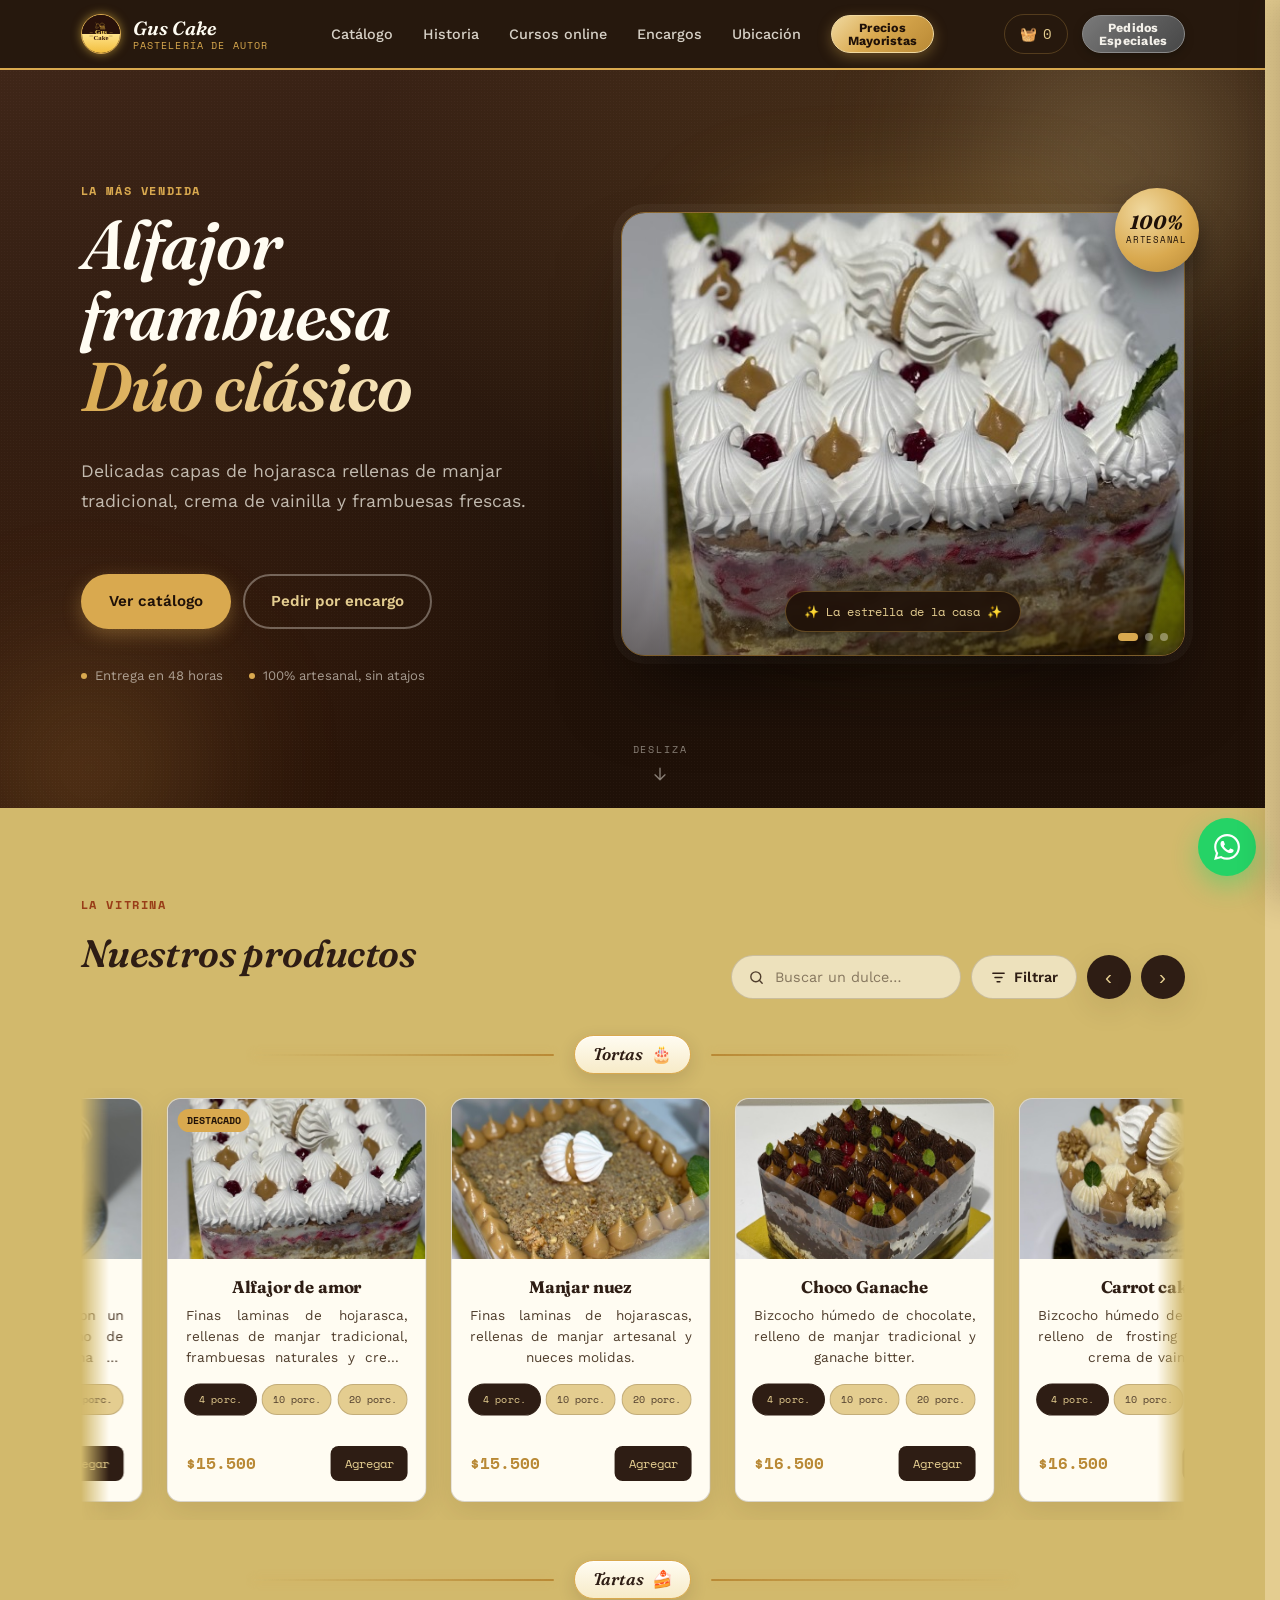
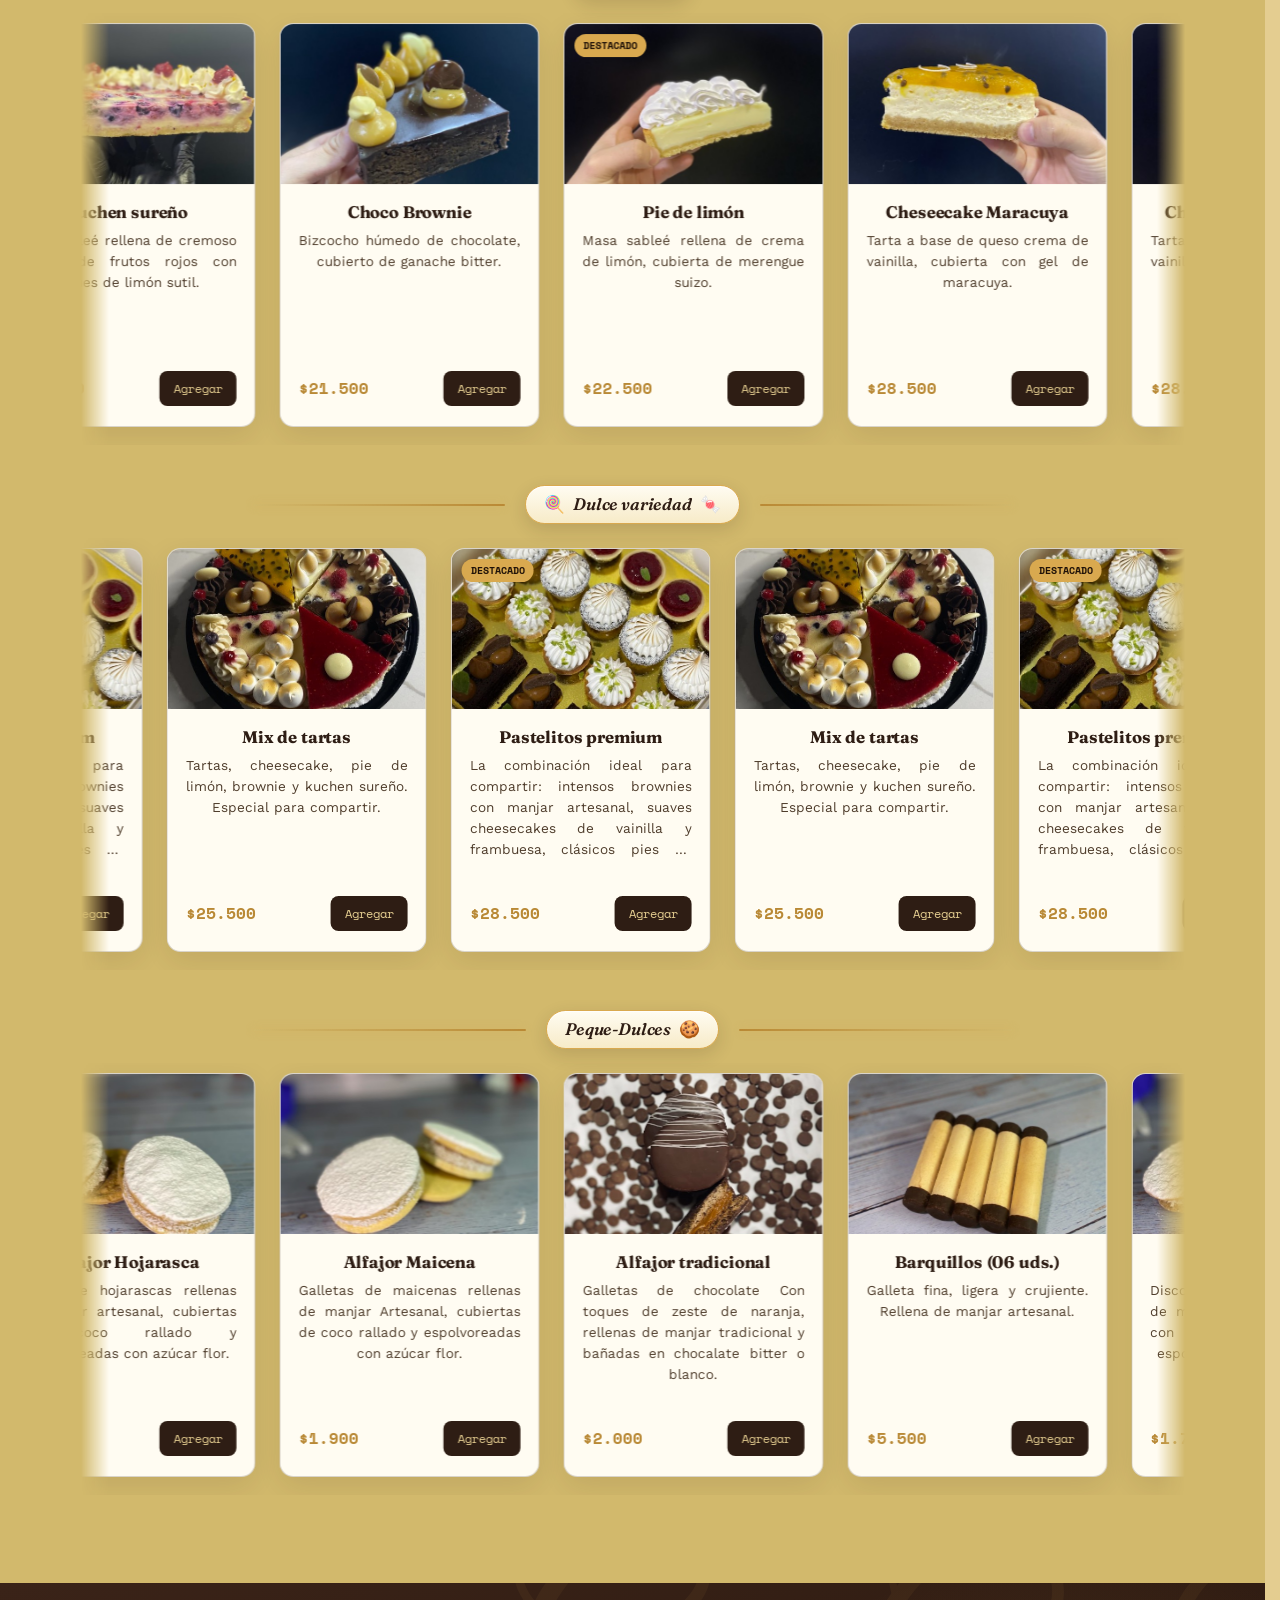
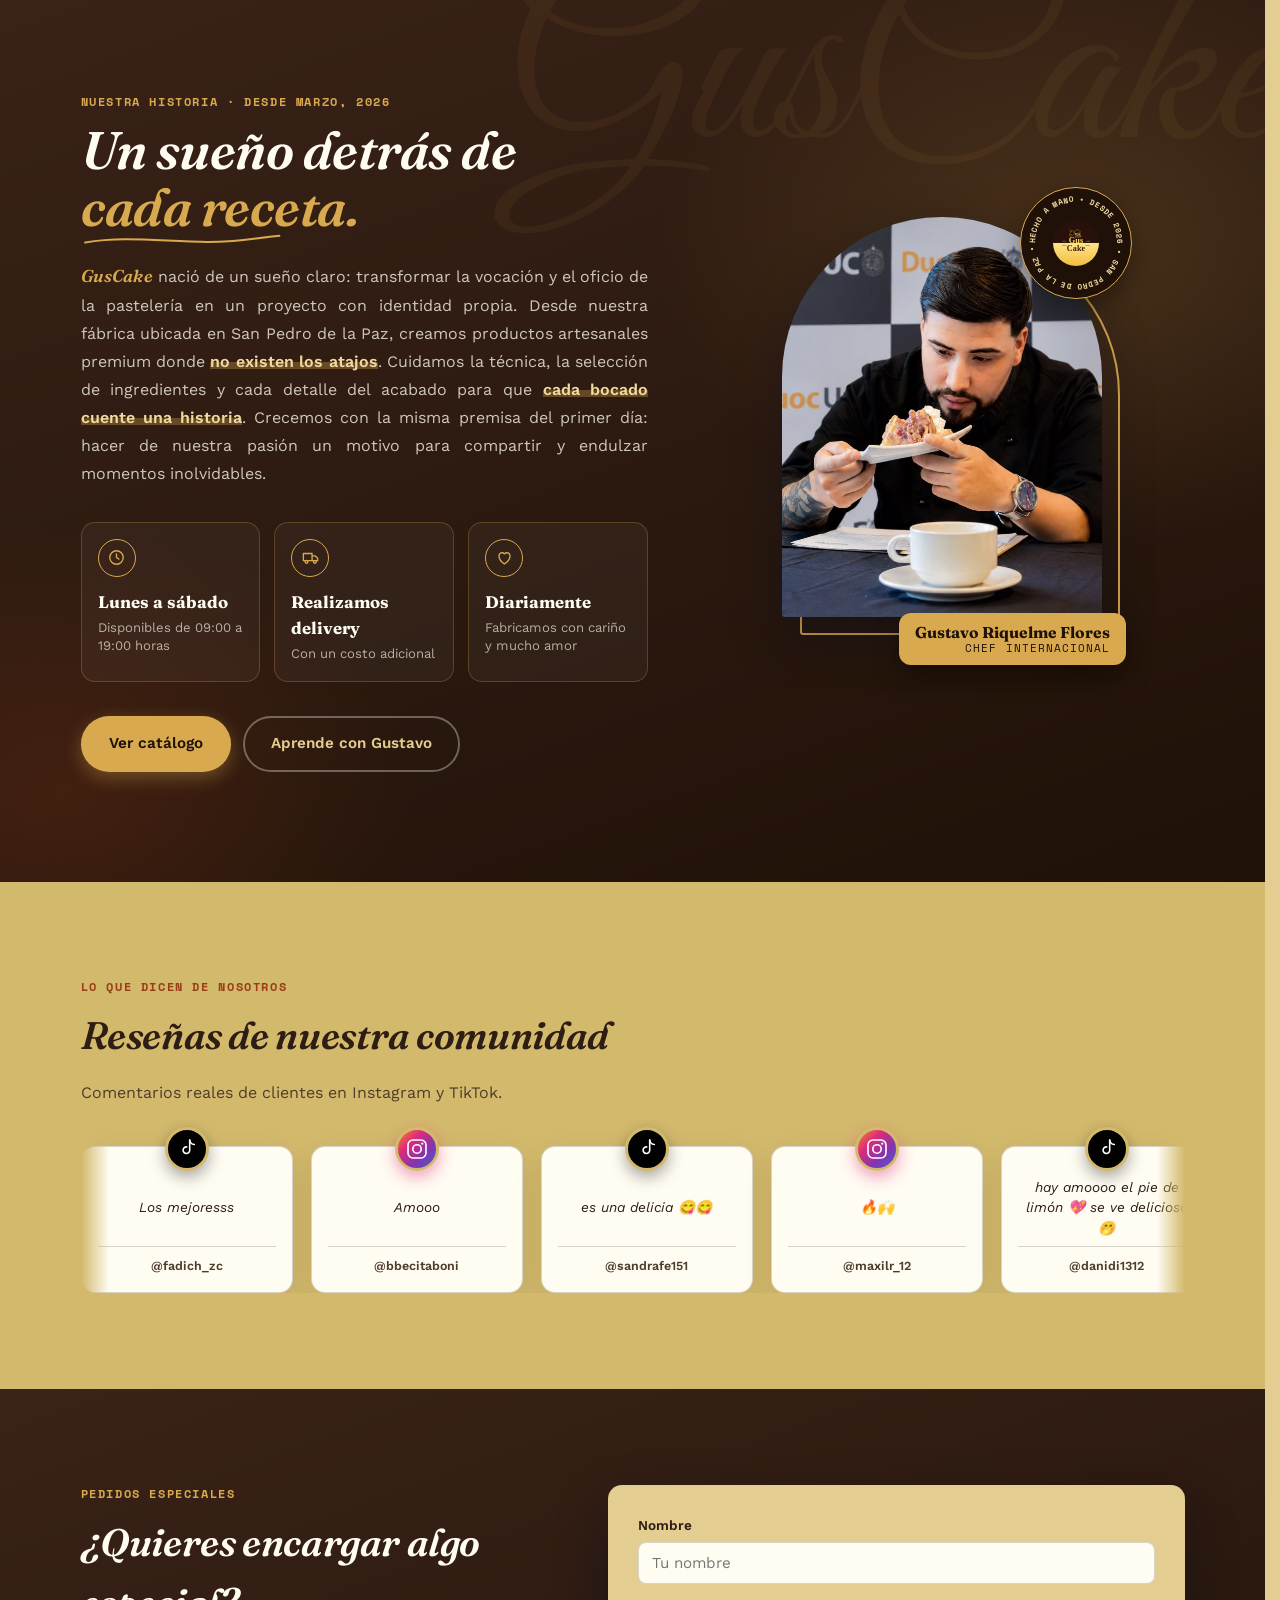
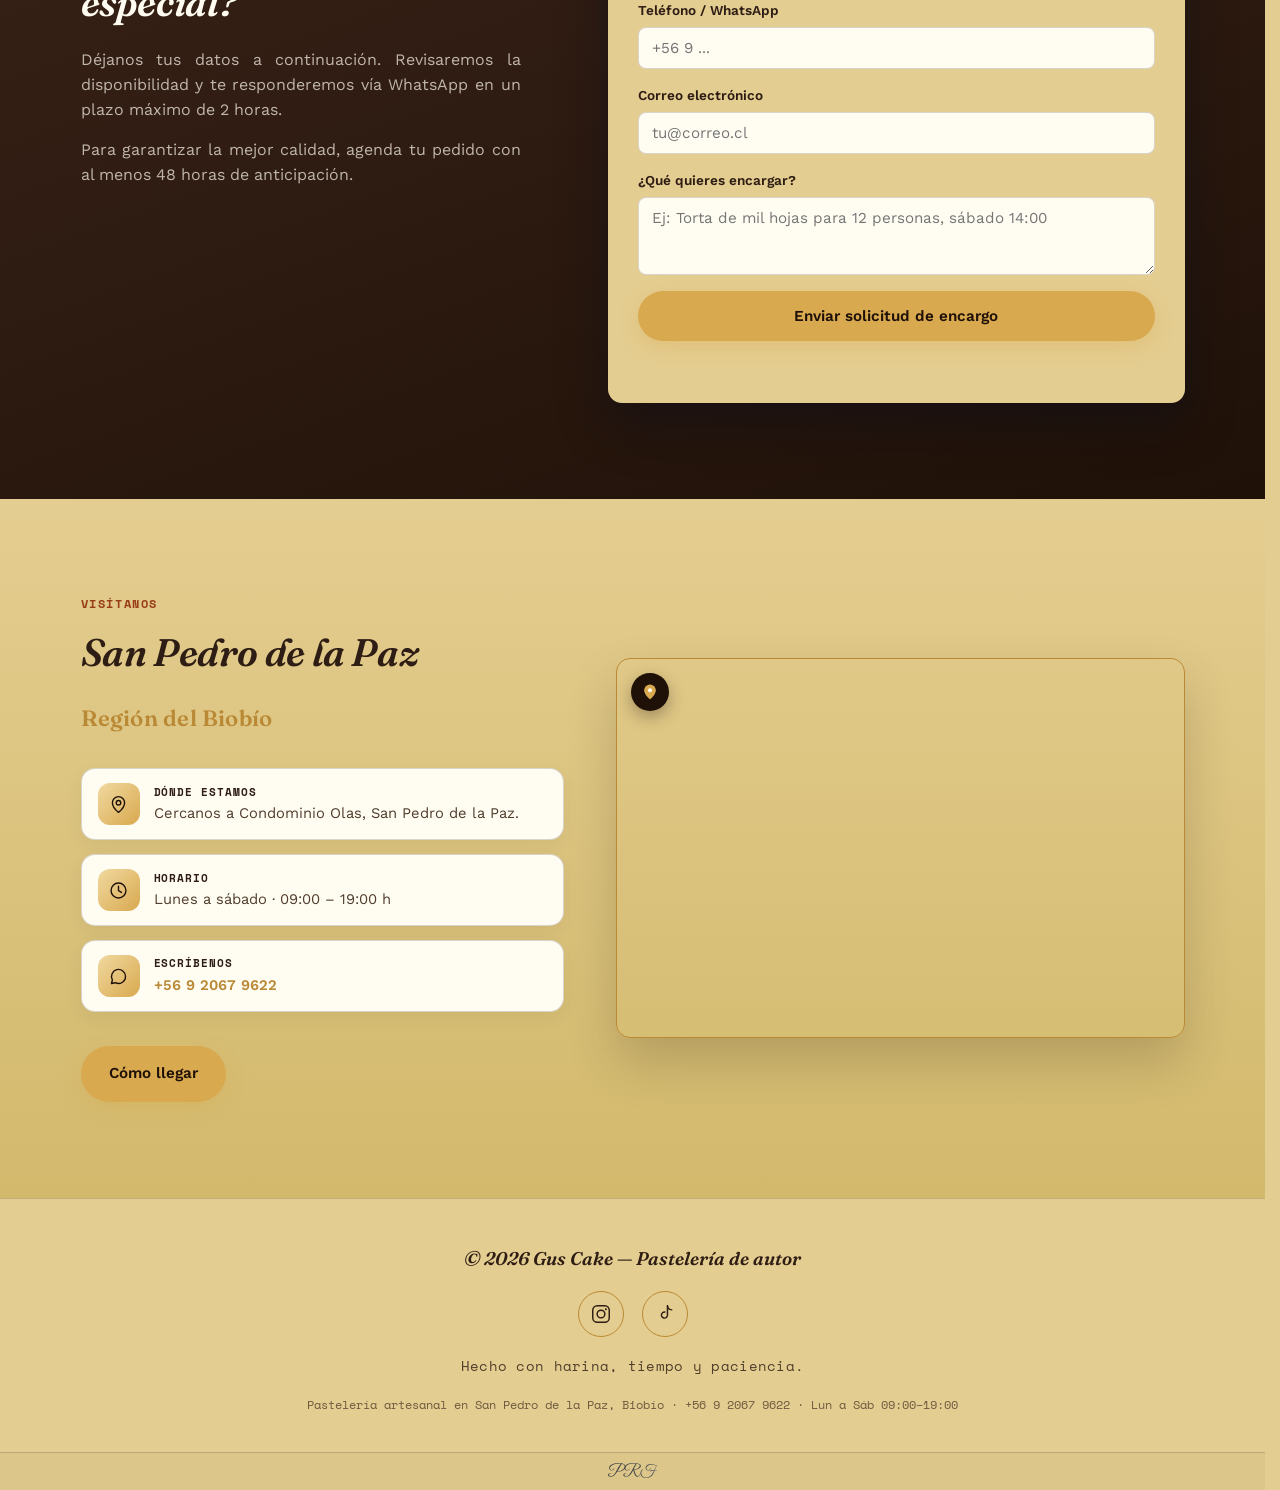
==== index.html @ 17172aff "Act. Cursos Online" ====
<!DOCTYPE html>
<html lang="es">
<head>
<meta charset="UTF-8">
<meta name="viewport" content="width=device-width, initial-scale=1.0">

<!-- Google tag (gtag.js) — Google Analytics 4 -->
<script async src="https://www.googletagmanager.com/gtag/js?id=G-YG5K7YXBCD"></script>
<script>
  window.dataLayer = window.dataLayer || [];
  function gtag(){dataLayer.push(arguments);}
  gtag('js', new Date());
  gtag('config', 'G-YG5K7YXBCD');
</script>

<!-- ==================== SEO ====================
     Dominio del sitio: https://guscake.cl/ (ver SEO.md para conectar el
     dominio al hosting y configurar el DNS). -->
<title>GusCake | Pastelería Artesanal en San Pedro de la Paz</title>
<meta name="description" content="Pastelería artesanal premium en San Pedro de la Paz, Biobío. Tortas, tartas, alfajores, empolvados y box de dulces hechos con manjar de receta propia. Delivery y pedidos por encargo.">
<meta name="keywords" content="pastelería San Pedro de la Paz, tortas Concepción, pastelería artesanal Biobío, alfajores artesanales, tortas por encargo, delivery pastelería, GusCake">
<meta name="author" content="GusCake — Gustavo Riquelme Flores">
<meta name="robots" content="index, follow, max-image-preview:large">
<link rel="canonical" href="https://guscake.cl/">
<meta name="theme-color" content="#1F1108">

<!-- SEO local -->
<meta name="geo.region" content="CL-BI">
<meta name="geo.placename" content="San Pedro de la Paz, Región del Biobío">
<meta name="geo.position" content="-36.8590584;-73.1474327">
<meta name="ICBM" content="-36.8590584, -73.1474327">

<!-- Open Graph (WhatsApp, Facebook, Instagram) -->
<meta property="og:type" content="website">
<meta property="og:site_name" content="GusCake">
<meta property="og:title" content="GusCake | Pastelería Artesanal en San Pedro de la Paz">
<meta property="og:description" content="Tortas, tartas, alfajores y box de dulces premium hechos con manjar de receta propia. Delivery y pedidos por encargo en San Pedro de la Paz, Biobío.">
<meta property="og:locale" content="es_CL">
<meta property="og:url" content="https://guscake.cl/">
<meta property="og:image" content="https://guscake.cl/img/og-image.png">
<meta property="og:image:type" content="image/png">
<meta property="og:image:width" content="1200">
<meta property="og:image:height" content="630">
<meta property="og:image:alt" content="Logo de GusCake — Pastelería Artesanal en San Pedro de la Paz">

<!-- Twitter Card -->
<meta name="twitter:card" content="summary_large_image">
<meta name="twitter:title" content="GusCake | Pastelería Artesanal en San Pedro de la Paz">
<meta name="twitter:description" content="Tortas, tartas, alfajores y box de dulces premium. Delivery y pedidos por encargo en San Pedro de la Paz, Biobío.">
<meta name="twitter:image" content="https://guscake.cl/img/og-image.png">

<!-- Favicon = logo GusCake (SVG redondeado + PNG cuadrado de respaldo) -->
<link rel="icon" href="img/favicon.svg" type="image/svg+xml" sizes="any">
<link rel="icon" href="img/favicon.png" type="image/png" sizes="512x512">
<link rel="apple-touch-icon" href="img/favicon.png">
<link rel="manifest" href="site.webmanifest">

<link rel="preconnect" href="https://fonts.googleapis.com">
<link rel="preconnect" href="https://fonts.gstatic.com" crossorigin>
<link href="https://fonts.googleapis.com/css2?family=Fraunces:ital,opsz,wght@0,9..144,400;0,9..144,600;0,9..144,700;0,9..144,900;1,9..144,400;1,9..144,500;1,9..144,600&family=Space+Mono:wght@400;700&family=Work+Sans:wght@400;500;600&family=Great+Vibes&display=swap" rel="stylesheet">
<link rel="stylesheet" href="style.css">

<!-- Datos estructurados: negocio local tipo pastelería -->
<script type="application/ld+json">
{
  "@context": "https://schema.org",
  "@type": "Bakery",
  "name": "GusCake",
  "description": "Pastelería artesanal premium en San Pedro de la Paz: tortas, tartas, alfajores, empolvados y box de dulces hechos con manjar de receta propia.",
  "image": "https://guscake.cl/img/og-image.png",
  "logo": "https://guscake.cl/img/logo.png",
  "url": "https://guscake.cl/",
  "telephone": "+56920679622",
  "priceRange": "$$",
  "servesCuisine": "Pastelería artesanal",
  "areaServed": "San Pedro de la Paz, Concepción y Gran Concepción",
  "address": {
    "@type": "PostalAddress",
    "addressLocality": "San Pedro de la Paz",
    "addressRegion": "Región del Biobío",
    "addressCountry": "CL"
  },
  "geo": {
    "@type": "GeoCoordinates",
    "latitude": -36.8590584,
    "longitude": -73.1474327
  },
  "openingHoursSpecification": [{
    "@type": "OpeningHoursSpecification",
    "dayOfWeek": ["Monday","Tuesday","Wednesday","Thursday","Friday","Saturday"],
    "opens": "09:00",
    "closes": "19:00"
  }],
  "sameAs": [
    "https://www.instagram.com/guscake_cl/",
    "https://www.tiktok.com/@gustaavojrf"
  ]
}
</script>

<!-- El splash de bienvenida se muestra solo la primera vez por sesión -->
<script>
  try {
    if (sessionStorage.getItem("gc_splash")) {
      document.documentElement.classList.add("no-splash");
    } else {
      sessionStorage.setItem("gc_splash", "1");
    }
  } catch (e) {}
</script>
</head>
<body>

<div class="splash" id="splash" aria-hidden="true">
  <!-- SVG en línea: el logo escala sin perder nitidez (vectorial) -->
  <svg class="splash-logo" viewBox="0 0 1022 1019" xmlns="http://www.w3.org/2000/svg" font-family="Georgia, 'Playfair Display', serif" role="img" aria-label="GusCake">
    <defs>
      <clipPath id="splashClip"><circle cx="511" cy="509.5" r="509.5"/></clipPath>
      <linearGradient id="splashGold" x1="0" y1="0" x2="0" y2="1"><stop offset="0" stop-color="#FFE38A"/><stop offset="1" stop-color="#F2BE3E"/></linearGradient>
    </defs>
    <g clip-path="url(#splashClip)">
      <rect x="0" y="0" width="1022" height="509" fill="#28110A"/>
      <rect x="0" y="509" width="1022" height="510" fill="url(#splashGold)"/>
      <g fill="none" stroke="#F4C24A" stroke-width="6" stroke-linejoin="round" stroke-linecap="round">
        <path d="M498 300 h95 v20 h-95 z" fill="none"/>
        <path d="M503 300 c-18 0 -30 -14 -30 -30 c0 -16 13 -28 28 -28 c2 -18 18 -32 37 -32 c17 0 32 12 36 28 c14 -6 30 3 32 19 c2 18 -12 34 -30 34 c-24 8 -49 8 -73 9 z"/>
        <line x1="498" y1="300" x2="498" y2="322"/>
        <line x1="593" y1="300" x2="593" y2="322"/>
        <line x1="498" y1="322" x2="593" y2="322"/>
      </g>
      <g fill="none" stroke="#F4C24A" stroke-width="6" stroke-linecap="round" stroke-linejoin="round">
        <path d="M400 245 c10 -12 25 -18 40 -14 c8 2 14 8 12 16 c-3 12 3 22 14 24 c10 2 15 10 12 18 c-16 40 -55 68 -95 70 c-14 1 -22 -9 -18 -22 c8 -30 18 -62 35 -92 z"/>
        <path d="M400 245 l-32 -30"/>
        <path d="M382 320 c10 8 22 10 33 6"/>
      </g>
      <g fill="none" stroke="#F4C24A" stroke-width="6" stroke-linejoin="round" stroke-linecap="round">
        <path d="M598 335 c-6 -8 -6 -18 0 -26 c6 -8 6 -14 0 -20"/>
        <path d="M513 344 q10 -14 20 0 q10 -14 20 0 q10 -14 20 0 q10 -14 20 0 q10 -14 20 0 v10 h-100 z"/>
        <path d="M508 354 h110 v28 h-110 z"/>
      </g>
      <line x1="205" y1="472" x2="290" y2="472" stroke="#F4C24A" stroke-width="7"/>
      <line x1="740" y1="472" x2="825" y2="472" stroke="#F4C24A" stroke-width="7"/>
      <text x="511" y="500" font-size="185" font-weight="700" fill="#FFD95E" text-anchor="middle" letter-spacing="2">Gus</text>
      <line x1="200" y1="565" x2="300" y2="565" stroke="#28110A" stroke-width="7"/>
      <line x1="720" y1="565" x2="820" y2="565" stroke="#28110A" stroke-width="7"/>
      <text x="511" y="680" font-size="180" font-weight="700" fill="#3A1A0C" text-anchor="middle" letter-spacing="2">Cake</text>
      <line x1="605" y1="595" x2="660" y2="595" stroke="#3A1A0C" stroke-width="6"/>
    </g>
    <!-- fino borde dorado vectorial (siempre redondo, define el logo sobre el fondo oscuro) -->
    <circle cx="511" cy="509.5" r="504" fill="none" stroke="#F4C24A" stroke-width="7" opacity="0.9"/>
  </svg>
</div>


<header class="topbar">
  <div class="wrap topbar-inner">
    <a href="#inicio" class="brand">
      <img src="img/logo.svg" alt="GusCake — pastelería artesanal" class="brand-mark"
           onerror="this.onerror=null; this.src='img/logo-icon.png';">
      <span class="brand-text">
        <span class="brand-name">Gus Cake</span>
        <span class="brand-sub">Pastelería de autor</span>
      </span>
    </a>
    <nav class="nav">
      <a href="#vitrina">Catálogo</a>
      <a href="#nosotros">Historia</a>
      <a href="cursos-online/">Cursos online</a>
      <a href="#pedidos">Encargos</a>
      <a href="#ubicacion">Ubicación</a>
      <a href="mayoristas.html" class="nav-stack">Precios<br>Mayoristas</a>
    </nav>
    <div class="topbar-actions">
      <button class="cart-btn" id="cartToggle" aria-label="Ver carrito">
        🧺 <span id="cartCount">0</span>
      </button>
      <a href="#pedidos" class="btn btn-cta"><span class="btn-stack">Pedidos<br>Especiales</span></a>
      <button class="nav-toggle" id="navToggle" aria-label="Abrir menú" aria-expanded="false">
        <span></span><span></span><span></span>
      </button>
    </div>
  </div>
  <nav class="mobile-nav" id="mobileNav">
    <a href="#vitrina">Catálogo</a>
    <a href="#nosotros">Historia</a>
    <a href="cursos-online/">Cursos online</a>
    <a href="#pedidos">Encargos</a>
    <a href="#ubicacion">Ubicación</a>
    <a href="mayoristas.html" class="nav-stack">Precios Mayoristas</a>
    <a href="#pedidos" class="btn btn-primary mobile-nav-cta">Pedidos Especiales</a>
  </nav>
</header>

<main>

  <!-- HERO -->
  <section class="hero" id="inicio">
    <div class="hero-bg" aria-hidden="true">
      <span class="hero-orb hero-orb--a"></span>
      <span class="hero-orb hero-orb--b"></span>
      <span class="hero-orb hero-orb--c"></span>
      <span class="hero-grain"></span>
    </div>

    <div class="wrap hero-grid">
      <div class="hero-copy">
        <p class="eyebrow hero-in hero-swap-text" style="--i:1" id="heroEyebrow">La más vendida</p>
        <h1 class="hero-title hero-in hero-swap-text" style="--i:2" id="heroTitle">Alfajor frambuesa<br><span class="accent">Dúo clásico</span></h1>
        <p class="hero-text hero-in hero-swap-text" style="--i:3" id="heroText">Delicadas capas de hojarasca rellenas de manjar tradicional, crema de vainilla y frambuesas frescas.</p>
        <div class="hero-actions hero-in" style="--i:4">
          <a href="#vitrina" class="btn btn-primary">Ver catálogo</a>
          <a href="#pedidos" class="btn btn-outline-light">Pedir por encargo</a>
        </div>
        <ul class="hero-facts hero-in" style="--i:5">
          <li><span class="dot"></span>Entrega en 48 horas</li>
          <li><span class="dot"></span>100% artesanal, sin atajos</li>  
        </ul>
      </div>

      <div class="hero-showcase hero-in" style="--i:3">
        <span class="hero-showcase-glow" aria-hidden="true"></span>
        <div class="hero-frame">
          <div class="hero-slides" id="heroSlides"></div>
          <div class="hero-dots" id="heroDots"></div>
        </div>
        <span class="hero-caption hero-swap-caption" id="heroCaption">✨ La estrella de la casa ✨</span>
        <span class="hero-seal" aria-hidden="true"><b>100%</b>artesanal</span>
      </div>
    </div>

    <a href="#vitrina" class="hero-scroll hero-in" style="--i:6" aria-label="Desliza para ver el catálogo">
      <span>Desliza</span>
      <svg viewBox="0 0 24 24" fill="none" xmlns="http://www.w3.org/2000/svg">
        <path d="M12 5v14M6 13l6 6 6-6" stroke="currentColor" stroke-width="1.6" stroke-linecap="round" stroke-linejoin="round"/>
      </svg>
    </a>
  </section>

  <!-- VITRINA / PRODUCTOS -->
  <section class="vitrina" id="vitrina">
    <div class="wrap">
      <div class="section-head reveal">
        <div>
          <p class="eyebrow">La vitrina</p>
          <h2>Nuestros productos</h2>
        </div>
        <!-- Barra de la vitrina: buscador, filtros (panel desplegable) y flechas.
             Al buscar o filtrar, las filas se cambian por una grilla de resultados. -->
        <div class="vitrina-toolbar">
          <label class="vitrina-search">
            <svg viewBox="0 0 24 24" aria-hidden="true"><circle cx="11" cy="11" r="7" fill="none" stroke="currentColor" stroke-width="2"/><path d="M20 20l-4-4" stroke="currentColor" stroke-width="2" stroke-linecap="round"/></svg>
            <input type="search" id="productSearch" placeholder="Buscar un dulce…" aria-label="Buscar productos" autocomplete="off">
          </label>
          <button type="button" class="vitrina-filter-btn" id="filterToggle" aria-expanded="false" aria-controls="filterPanel">
            <svg viewBox="0 0 24 24" aria-hidden="true"><path d="M4 6h16M7 12h10M10 18h4" stroke="currentColor" stroke-width="2" stroke-linecap="round" fill="none"/></svg>
            <span>Filtrar</span>
            <span class="filter-badge" id="filterBadge" hidden></span>
          </button>
          <div class="scroll-arrows">
            <button class="scroll-arrow" id="scrollLeft" aria-label="Ver productos anteriores">‹</button>
            <button class="scroll-arrow" id="scrollRight" aria-label="Ver más productos">›</button>
          </div>
          <div class="filter-panel" id="filterPanel" role="dialog" aria-label="Filtrar productos" hidden>
            <p class="filter-panel-label">Categoría</p>
            <div class="filter-group" id="productFilters"></div>
            <p class="filter-panel-label">Precio</p>
            <div class="filter-group" id="priceFilter">
              <button type="button" class="filter-chip is-active" data-price="todos" aria-pressed="true">Todos</button>
              <button type="button" class="filter-chip" data-price="hasta-5000" aria-pressed="false">Hasta $5.000</button>
              <button type="button" class="filter-chip" data-price="5000-20000" aria-pressed="false">$5.000 a $20.000</button>
              <button type="button" class="filter-chip" data-price="mas-20000" aria-pressed="false">Más de $20.000</button>
            </div>
            <div class="filter-panel-foot">
              <button type="button" class="filter-reset" id="filterReset">Limpiar</button>
              <button type="button" class="btn btn-primary filter-done" id="filterDone">Ver productos</button>
            </div>
          </div>
        </div>
      </div>

      <div class="product-columns" id="productGrid"></div>
      <div class="product-results" id="productResults" hidden></div>
    </div>
  </section>

  <!-- NOSOTROS / HISTORIA -->
  <section class="nosotros historia" id="nosotros">
    <span class="historia-marca" aria-hidden="true">GusCake</span>
    <div class="wrap historia-grid">
      <div class="historia-copy reveal">
        <p class="eyebrow">Nuestra historia · Desde marzo, 2026</p>
        <h2 class="historia-titulo">Un sueño detrás de <em>cada receta.<svg class="historia-trazo" viewBox="0 0 200 14" preserveAspectRatio="none" aria-hidden="true"><path pathLength="1" d="M3 9 C 40 3, 80 12, 120 7 S 175 3, 197 6"/></svg></em></h2>
        <p class="historia-texto"><span class="historia-marca-texto">GusCake</span> nació de un sueño claro: transformar la vocación y el oficio de la pastelería en un proyecto con identidad propia. Desde nuestra fábrica ubicada en San Pedro de la Paz, creamos productos artesanales premium donde <mark>no existen los atajos</mark>. Cuidamos la técnica, la selección de ingredientes y cada detalle del acabado para que <mark>cada bocado cuente una historia</mark>. Crecemos con la misma premisa del primer día: hacer de nuestra pasión un motivo para compartir y endulzar momentos inolvidables.</p>

        <ul class="historia-pilares">
          <li>
            <span class="pilar-icono" aria-hidden="true"><svg viewBox="0 0 24 24"><circle cx="12" cy="12" r="8.5"/><path d="M12 7.5V12l3 2"/></svg></span>
            <strong>Lunes a sábado</strong>
            <span>Disponibles de 09:00 a 19:00 horas</span>
          </li>
          <li>
            <span class="pilar-icono" aria-hidden="true"><svg viewBox="0 0 24 24"><path d="M3 7h11v9H3zM14 10h4l3 3v3h-7"/><circle cx="7" cy="17.5" r="1.8"/><circle cx="17.5" cy="17.5" r="1.8"/></svg></span>
            <strong>Realizamos delivery</strong>
            <span>Con un costo adicional</span>
          </li>
          <li>
            <span class="pilar-icono" aria-hidden="true"><svg viewBox="0 0 24 24"><path d="M12 20s-7-4.4-7-10a4 4 0 0 1 7-2.6A4 4 0 0 1 19 10c0 5.6-7 10-7 10z"/></svg></span>
            <strong>Diariamente</strong>
            <span>Fabricamos con cariño y mucho amor</span>
          </li>
        </ul>

        <div class="historia-acciones">
          <a class="btn btn-primary" href="#vitrina">Ver catálogo</a>
          <a class="btn btn-outline-light" href="cursos-online/">Aprende con Gustavo</a>
        </div>
      </div>

      <div class="historia-visual reveal reveal-delay-1">
        <figure class="historia-foto">
          <img src="img/chef.jpg" alt="Gustavo Riquelme Flores, chef pastelero de GusCake">
        </figure>
        <div class="historia-sello" aria-hidden="true">
          <svg viewBox="0 0 120 120">
            <defs><path id="historiaCirculo" d="M60,60 m-45,0 a45,45 0 1,1 90,0 a45,45 0 1,1 -90,0"/></defs>
            <text><textPath href="#historiaCirculo" textLength="280" lengthAdjust="spacing">HECHO A MANO • DESDE 2026 • SAN PEDRO DE LA PAZ •</textPath></text>
          </svg>
          <img src="img/logo.svg" alt="" onerror="this.onerror=null; this.src='img/logo-icon.png';">
        </div>
        <p class="historia-credencial"><strong>Gustavo Riquelme Flores</strong><span>Chef Internacional</span></p>
      </div>
    </div>
  </section>

  <!-- RESEÑAS -->
  <section class="resenas" id="resenas">
    <div class="wrap">
      <div class="resenas-head reveal">
        <p class="eyebrow">Lo que dicen de nosotros</p>
        <h2>Reseñas de nuestra comunidad</h2>
        <p class="resenas-sub">Comentarios reales de clientes en Instagram y TikTok.</p>
      </div>
      <div class="resenas-viewport">
        <div class="resenas-track" id="resenasTrack"></div>
      </div>
    </div>
  </section>

  <!-- PEDIDOS -->
  <section class="pedidos" id="pedidos">
    <div class="wrap pedidos-grid">
      <div class="reveal">
        <p class="eyebrow">Pedidos especiales</p>
        <h2>¿Quieres encargar algo especial?</h2>
        <p class="pedidos-text">Déjanos tus datos a continuación. Revisaremos la disponibilidad y te responderemos vía WhatsApp en un plazo máximo de 2 horas.</p>
        <p class="pedidos-text">Para garantizar la mejor calidad, agenda tu pedido con al menos 48 horas de anticipación.</p>
      </div>

<form class="order-form reveal reveal-delay-1" id="orderForm" action="https://formspree.io/f/mljewqqa" method="POST">
        <input type="text" class="form-hp" name="_gotcha" tabindex="-1" autocomplete="off" aria-hidden="true">
        <label>
          Nombre
          <input type="text" name="nombre" required placeholder="Tu nombre">
        </label>
        <label>
          Teléfono / WhatsApp
          <input type="tel" name="telefono" required placeholder="+56 9 ...">
        </label>
        <label>
          Correo electrónico
          <input type="email" name="email" required placeholder="tu@correo.cl">
        </label>
        <label>
          ¿Qué quieres encargar?
          <textarea name="detalle" rows="3" required placeholder="Ej: Torta de mil hojas para 12 personas, sábado 14:00"></textarea>
        </label>
        <button type="submit" class="btn btn-primary">Enviar solicitud de encargo</button>
        <p class="form-note" id="formNote"></p>
      </form>
    </div>
  </section>

  <!-- UBICACION -->
  <section class="ubicacion" id="ubicacion">
    <div class="wrap ubicacion-grid">
      <div class="ubicacion-info reveal">
        <p class="eyebrow">Visítanos</p>
        <h2>San Pedro de la Paz<br><span class="ubicacion-region">Región del Biobío</span></h2>

        <ul class="ubicacion-list">
          <li>
            <span class="ubicacion-ic" aria-hidden="true">
              <svg viewBox="0 0 24 24" fill="none" xmlns="http://www.w3.org/2000/svg">
                <path d="M12 21s7-5.6 7-11a7 7 0 1 0-14 0c0 5.4 7 11 7 11z" stroke="currentColor" stroke-width="1.6" stroke-linejoin="round"/>
                <circle cx="12" cy="10" r="2.6" stroke="currentColor" stroke-width="1.6"/>
              </svg>
            </span>
            <span class="ubicacion-item">
              <strong>Dónde estamos</strong>
              Cercanos a Condominio Olas, San Pedro de la Paz.
            </span>
          </li>
          <li>
            <span class="ubicacion-ic" aria-hidden="true">
              <svg viewBox="0 0 24 24" fill="none" xmlns="http://www.w3.org/2000/svg">
                <circle cx="12" cy="12" r="8.5" stroke="currentColor" stroke-width="1.6"/>
                <path d="M12 7v5.2l3.4 2" stroke="currentColor" stroke-width="1.6" stroke-linecap="round" stroke-linejoin="round"/>
              </svg>
            </span>
            <span class="ubicacion-item">
              <strong>Horario</strong>
              Lunes a sábado · 09:00 – 19:00 h
            </span>
          </li>
          <li>
            <span class="ubicacion-ic" aria-hidden="true">
              <svg viewBox="0 0 24 24" fill="none" xmlns="http://www.w3.org/2000/svg">
                <path d="M20 12a8 8 0 0 1-11.7 7.1L4 20l1-4.2A8 8 0 1 1 20 12z" stroke="currentColor" stroke-width="1.6" stroke-linejoin="round"/>
              </svg>
            </span>
            <span class="ubicacion-item">
              <strong>Escríbenos</strong>
              <a href="https://wa.me/56920679622" target="_blank" rel="noopener">+56 9 2067 9622</a>
            </span>
          </li>
        </ul>

        <a class="btn btn-primary ubicacion-cta" href="https://www.google.com/maps/dir/?api=1&destination=-36.8590584,-73.1474327" target="_blank" rel="noopener">Cómo llegar</a>
      </div>

      <div class="mapa-embed reveal reveal-delay-1">
        <span class="mapa-pin" aria-hidden="true">
          <svg viewBox="0 0 24 24" fill="none" xmlns="http://www.w3.org/2000/svg">
            <path d="M12 21s7-5.6 7-11a7 7 0 1 0-14 0c0 5.4 7 11 7 11z" fill="currentColor"/>
            <circle cx="12" cy="10" r="2.4" fill="#fff"/>
          </svg>
        </span>
        <iframe
          src="https://www.google.com/maps?q=-36.8590584,-73.1474327&z=17&output=embed"
          width="100%"
          height="100%"
          style="border:0;"
          allowfullscreen=""
          loading="lazy"
          referrerpolicy="no-referrer-when-downgrade"
          title="Ubicación de Gus Cake en Google Maps">
        </iframe>
      </div>
    </div>
  </section>

</main>

<footer class="footer">
  <div class="wrap footer-main">
    <p class="footer-copy">© <span id="year"></span> Gus Cake — Pastelería de autor</p>

    <div class="footer-social">
      <a href="https://www.instagram.com/guscake_cl/" target="_blank" rel="noopener" class="social-icon" aria-label="Síguenos en Instagram">
        <svg viewBox="0 0 24 24" fill="none" xmlns="http://www.w3.org/2000/svg">
          <rect x="3" y="3" width="18" height="18" rx="5" stroke="currentColor" stroke-width="1.6"/>
          <circle cx="12" cy="12" r="4.2" stroke="currentColor" stroke-width="1.6"/>
          <circle cx="17.3" cy="6.7" r="1.1" fill="currentColor"/>
        </svg>
      </a>
      <a href="https://www.tiktok.com/@gustaavojrf" target="_blank" rel="noopener" class="social-icon" aria-label="Síguenos en TikTok">
        <svg viewBox="0 0 24 24" fill="none" xmlns="http://www.w3.org/2000/svg">
          <path d="M14.7 3v10.2a3.3 3.3 0 1 1-2.9-3.28" stroke="currentColor" stroke-width="1.6" stroke-linecap="round" stroke-linejoin="round"/>
          <path d="M14.7 3c.35 2.7 2.1 4.3 4.6 4.5" stroke="currentColor" stroke-width="1.6" stroke-linecap="round" stroke-linejoin="round"/>
        </svg>
      </a>
    </div>

    <p class="footer-tagline">Hecho con harina, tiempo y paciencia.</p>

    <address class="footer-nap">
      Pastelería artesanal en San Pedro de la Paz, Biobío · <a href="https://wa.me/56920679622">+56 9 2067 9622</a> · Lun a Sáb 09:00–19:00
    </address>
  </div>

  <div class="footer-credit">
    <span class="footer-author"><strong>PRF</strong></span>
  </div>
</footer>

<!-- CARRITO LATERAL -->
<aside class="cart-panel" id="cartPanel">
  <div class="cart-panel-head">
    <h3>Tu boleta</h3>
    <button id="cartClose" aria-label="Cerrar carrito">✕</button>
  </div>
  <div class="cart-items" id="cartItems"></div>
  <div class="cart-total">
    <span>Total</span>
    <span id="cartTotal">$0</span>
  </div>
  <button class="btn btn-primary cart-checkout" id="cartCheckout">Confirmar por WhatsApp</button>
</aside>
<div class="cart-overlay" id="cartOverlay"></div>

<!-- LIGHTBOX DE FOTOS DE PRODUCTOS -->
<button class="lightbox-close" id="lightboxClose" aria-label="Cerrar imagen">✕</button>
<div class="lightbox" id="lightbox">
  <img src="" alt="" id="lightboxImg">
  <p class="lightbox-caption" id="lightboxCaption"></p>
</div>
<div class="lightbox-overlay" id="lightboxOverlay"></div>

<a href="https://wa.me/56920679622" target="_blank" rel="noopener" class="whatsapp-float" aria-label="Chatea por WhatsApp">
  <svg viewBox="0 0 24 24" fill="#fff" xmlns="http://www.w3.org/2000/svg" aria-hidden="true">
    <path d="M.057 24l1.687-6.163a11.867 11.867 0 01-1.587-5.945C.16 5.335 5.495 0 12.05 0a11.817 11.817 0 018.413 3.488 11.824 11.824 0 013.48 8.414c-.003 6.557-5.338 11.892-11.893 11.892a11.9 11.9 0 01-5.688-1.448L.057 24zm6.597-3.807c1.676.995 3.276 1.591 5.392 1.592 5.448 0 9.886-4.434 9.889-9.885.002-5.462-4.415-9.89-9.881-9.892-5.452 0-9.887 4.434-9.889 9.884-.001 2.225.651 3.891 1.746 5.634l-.999 3.648 3.742-.981zm11.387-5.464c-.074-.124-.272-.198-.57-.347-.297-.149-1.758-.868-2.031-.967-.272-.099-.47-.149-.669.149-.198.297-.768.967-.941 1.165-.173.198-.347.223-.644.074-.297-.149-1.255-.462-2.39-1.475-.883-.788-1.48-1.761-1.653-2.059-.173-.297-.018-.458.13-.606.134-.133.297-.347.446-.521.151-.172.2-.296.3-.495.099-.198.05-.372-.025-.521-.075-.148-.669-1.611-.916-2.206-.242-.579-.487-.5-.669-.51a12.784 12.784 0 00-.57-.01c-.198 0-.52.074-.792.372-.272.297-1.04 1.016-1.04 2.479 0 1.462 1.065 2.875 1.213 3.074.149.198 2.095 3.2 5.076 4.487.71.306 1.263.489 1.694.626.712.226 1.36.194 1.872.118.571-.085 1.758-.719 2.006-1.413.248-.695.248-1.29.173-1.414z"/>
  </svg>
</a>

<script src="script.js"></script>
</body>
</html>
---- style.css ----
/* ==========================================================
   GUS CAKE — Pastelería de autor
   Paleta: navy nocturno, dorado, crema cálido
   ========================================================== */

:root{
  /* Cremas del fondo un punto más profundas y menos "limón": mejoran el
     contraste con el texto oscuro y hacen resaltar las tarjetas y las fotos. */
  --cream: #E4CD90;
  --cream-deep: #D2B96C;
  --espresso: #2E1D14;
  --espresso-soft: #4F3D2C;
  --navy: #3A2318;
  --navy-deep: #1F1108;
  --navy-soft: #4A2E1D;
  --gold: #D9A94F;
  --gold-deep: #B98935;
  --gold-pale: #F0D9A0;
  --accent: #993D18;
  --line: rgba(46,29,20,0.18);
  --line-navy: rgba(217,169,79,0.25);
  --white: #FFFCF2;

  --font-display: "Fraunces", serif;
  --font-mono: "Space Mono", monospace;
  --font-body: "Work Sans", sans-serif;

  --radius: 14px;
  --shadow-soft: 0 10px 30px rgba(46,29,20,0.10);
  --shadow-navy: 0 20px 50px rgba(10,14,26,0.45);

  --ease: cubic-bezier(0.22, 1, 0.36, 1);
}

*{box-sizing:border-box;}
html{
  scroll-behavior:smooth;
  /* La barra de scroll siempre ocupa espacio, así el contenido centrado
     (encabezado incluido) no se desplaza entre páginas cortas y largas.
     overflow-y:scroll cubre a todos los navegadores; donde exista
     scrollbar-gutter se usa esa vía (más limpia) sin doble reserva. */
  overflow-y:scroll;
  /* nada puede provocar desplazamiento horizontal (importante en móvil) */
  overflow-x:hidden;
}
@supports (scrollbar-gutter:stable){
  html{
    overflow-y:auto;
    scrollbar-gutter:stable;
  }
}
body{
  margin:0;
  background:var(--cream);
  color:var(--espresso);
  font-family:var(--font-body);
  line-height:1.55;
  -webkit-font-smoothing:antialiased;
  animation:pageFadeIn 0.4s var(--ease) both;
}
/* Transición suave al navegar entre páginas del sitio */
body.is-leaving{
  animation:none;
  opacity:0;
  transition:opacity 0.32s var(--ease);
}
@keyframes pageFadeIn{
  from{opacity:0;}
  to{opacity:1;}
}
@media (prefers-reduced-motion: reduce){
  body{animation:none;}
  body.is-leaving{transition:none;}
}
img{max-width:100%;display:block;}
a{color:inherit;}
.wrap{
  max-width:1160px;
  margin:0 auto;
  padding:0 28px;
}

body::before{
  content:"";
  position:fixed;
  inset:0;
  pointer-events:none;
  z-index:0;
  opacity:0.5;
  background-image:radial-gradient(rgba(46,29,20,0.035) 1px, transparent 1px);
  background-size:3px 3px;
}

/* ---------- SPLASH DE BIENVENIDA ---------- */
.splash{
  position:fixed;
  inset:0;
  z-index:9999;
  overflow:hidden;              /* el logo ampliado no desborda la pantalla */
  display:flex;
  align-items:center;
  justify-content:center;
  background:
    radial-gradient(620px 440px at 50% 42%, rgba(217,169,79,0.18), transparent 70%),
    linear-gradient(160deg, #3f2618 0%, var(--navy-deep) 72%);
  animation:splashOut 2.9s var(--ease) forwards;
}
.splash-logo{
  display:block;
  width:min(44vw, 224px);
  height:auto;
  aspect-ratio:1 / 1;
  border-radius:50%;
  overflow:hidden;
  /* El recorte circular es vectorial (dentro del SVG) y la sombra usa
     drop-shadow, que sigue la forma redonda: no queda ningún recuadro. */
  transform-origin:center center;
  will-change:transform, opacity, filter;
  shape-rendering:geometricPrecision;
  animation:splashLogo 2.9s linear forwards;
}
@keyframes splashLogo{
  0%   {opacity:0; transform:scale(0.9);  filter:blur(4px) drop-shadow(0 16px 38px rgba(0,0,0,0.45)); animation-timing-function:cubic-bezier(0.22,1,0.36,1);}
  16%  {opacity:1; transform:scale(1);    filter:blur(0)   drop-shadow(0 16px 38px rgba(0,0,0,0.45)); animation-timing-function:ease;}
  55%  {opacity:1; transform:scale(1.16); filter:blur(0)   drop-shadow(0 16px 38px rgba(0,0,0,0.45)); animation-timing-function:cubic-bezier(0.6,0,0.85,0.3);}
  100% {opacity:0; transform:scale(3.5);  filter:blur(0)   drop-shadow(0 16px 38px rgba(0,0,0,0));}
}
@keyframes splashOut{
  0%, 62%{opacity:1; visibility:visible;}
  100%{opacity:0; visibility:hidden;}
}
html.no-splash .splash{display:none;}
@media (prefers-reduced-motion: reduce){
  .splash{animation:splashOut 1.4s linear forwards;}
  .splash-logo{animation:none;}
}

h1,h2,h3{
  font-family:var(--font-display);
  font-weight:700;
  margin:0 0 0.4em;
  letter-spacing:-0.01em;
}
h1{
  font-size:clamp(1.9rem, 6vw, 4rem);
  line-height:1.08;
  font-weight:600;
  font-style:italic;
  color:var(--white);
}
h2{
  font-size:clamp(1.8rem, 3vw, 2.5rem);
  font-weight:600;
  font-style:italic;
  color:var(--espresso);
}

.eyebrow{
  font-family:var(--font-mono);
  text-transform:uppercase;
  letter-spacing:0.14em;
  font-size:0.72rem;
  color:var(--accent);
  font-weight:700;
  margin:0 0 0.9em;
}
.hero .eyebrow{color:var(--gold);}

.accent{color:var(--gold); font-style:italic;}

.btn{
  display:inline-flex;
  align-items:center;
  justify-content:center;
  gap:8px;
  padding:14px 26px;
  border-radius:999px;
  font-family:var(--font-body);
  font-weight:600;
  font-size:0.95rem;
  text-decoration:none;
  border:2px solid transparent;
  cursor:pointer;
  transition:transform 0.35s var(--ease), box-shadow 0.35s var(--ease), background 0.35s var(--ease), color 0.35s var(--ease);
}
.btn:hover{transform:translateY(-2px);}
.btn:active{transform:translateY(0) scale(0.98);}
.btn-primary{
  background:var(--gold);
  color:var(--navy-deep);
  box-shadow:0 6px 18px rgba(217,169,79,0.35);
}
.btn-primary:hover{box-shadow:0 12px 26px rgba(217,169,79,0.45); background:var(--gold-pale);}
.btn-ghost{
  background:transparent;
  border-color:var(--espresso);
  color:var(--espresso);
}
.btn-ghost:hover{background:var(--espresso); color:var(--cream);}
.btn-link{
  background:none;
  border:none;
  padding:14px 6px;
  color:var(--cream-deep);
  font-weight:500;
}
.btn-link:hover{color:var(--gold); transform:translateX(3px);}
/* Botón "Volver a la página principal" en la página de mayoristas (fondo oscuro) */
.btn-back{
  background:transparent;
  border-color:var(--gold);
  color:var(--gold);
  padding:11px 22px;
  font-size:0.9rem;
  margin-top:10px;
}
.btn-back .btn-back-arrow{
  transition:transform 0.3s var(--ease);
}
.btn-back:hover{
  background:var(--gold);
  color:var(--navy-deep);
  box-shadow:0 10px 22px rgba(217,169,79,0.32);
}
.btn-back:hover .btn-back-arrow{
  transform:translateX(-4px);
}
.btn-stack{
  display:block;
  text-align:center;
  line-height:1.05;
}
/* Mismo tamaño que el botón "Precios Mayoristas" (.nav-stack), en gris para diferenciarlo */
.btn-cta{
  background:linear-gradient(135deg, #7a7a7a 0%, #5c5c5c 55%, #474747 100%);
  color:#f4f1ea;
  padding:5px 16px;
  font-size:0.78rem;
  font-weight:700;
  letter-spacing:0.02em;
  border-color:#8a8a8a;
  border-width:1.5px;
  box-shadow:0 3px 10px rgba(0,0,0,0.28);
}
.btn-cta:hover{
  filter:brightness(1.12);
  box-shadow:0 5px 16px rgba(0,0,0,0.35);
}

/* ---------- scroll-reveal animation ---------- */
.reveal{
  opacity:0;
  transform:translateY(28px);
  transition:opacity 0.8s var(--ease), transform 0.8s var(--ease);
}
.reveal.in-view{
  opacity:1;
  transform:translateY(0);
}
.reveal-delay-1.in-view{transition-delay:0.12s;}
.reveal-delay-2.in-view{transition-delay:0.24s;}

@media (prefers-reduced-motion: reduce){
  .reveal{opacity:1; transform:none; transition:none;}
}

/* ---------- TOPBAR ---------- */
/* ---------- ANUNCIO EMERGENTE (se maneja desde la planilla) ---------- */
/* Aparece después de la animación del logo. Colores según la columna "color".
   Piezas: borde de colores que gira, insignia con el emoji del mensaje,
   franja con glaseado que chorrea, confeti cayendo y entrada con rebote. */
@property --promo-angle{
  syntax:"<angle>";
  initial-value:0deg;
  inherits:false;
}
.promo-overlay{
  position:fixed;
  inset:0;
  z-index:9000;
  display:flex;
  align-items:center;
  justify-content:center;
  padding:64px 20px 20px; /* espacio arriba para la insignia que sobresale */
  background:
    radial-gradient(520px 420px at 50% 45%, rgba(244,194,74,0.22), transparent 70%),
    rgba(31,17,8,0.66);
  -webkit-backdrop-filter:blur(6px);
          backdrop-filter:blur(6px);
  opacity:0;
  transition:opacity 0.35s var(--ease);
}
.promo-overlay.is-open{opacity:1;}

.promo-card{
  --pc-a:#B98935; --pc-b:#E8C06A;
  position:relative;
  width:100%;
  max-width:420px;
  padding:4px; /* grosor del borde de colores */
  border-radius:30px;
  background:conic-gradient(from var(--promo-angle), #F4C24A, #E1306C, #A23CC2, #25F4EE, #FF7A3D, #F4C24A);
  box-shadow:0 30px 70px rgba(0,0,0,0.5), 0 0 40px rgba(244,194,74,0.35);
  transform:translateY(40px) scale(0.8) rotate(-4deg);
  opacity:0;
  transition:transform 0.6s cubic-bezier(0.34, 1.56, 0.64, 1), opacity 0.3s ease;
  animation:promoBorder 4s linear infinite, promoFloat 4.5s ease-in-out 0.8s infinite;
}
.promo-overlay.is-open .promo-card{transform:none; opacity:1;}
.promo-card[data-color="rojo"]{--pc-a:#9E1B1B; --pc-b:#D84040;}
.promo-card[data-color="verde"]{--pc-a:#1F5E3A; --pc-b:#3E9461;}
.promo-card[data-color="morado"]{--pc-a:#5E1A82; --pc-b:#A23CC2;}
.promo-card[data-color="naranjo"]{--pc-a:#C2410C; --pc-b:#F57C2A;}
.promo-card[data-color="rosado"]{--pc-a:#B0306A; --pc-b:#E86AA0;}
@keyframes promoBorder{
  to{--promo-angle:360deg;}
}
@keyframes promoFloat{
  0%, 100%{translate:0 0;}
  50%{translate:0 -7px;}
}

/* Insignia redonda que sobresale arriba, con el emoji del mensaje */
.promo-badge{
  position:absolute;
  z-index:5;
  top:-46px;
  left:50%;
  width:92px;
  height:92px;
  margin-left:-46px;
  display:flex;
  align-items:center;
  justify-content:center;
  border-radius:50%;
  overflow:hidden;
  background:var(--navy-deep);
  border:4px solid var(--white);
  box-shadow:0 0 0 3px var(--gold), 0 10px 26px rgba(0,0,0,0.35), 0 0 30px rgba(244,194,74,0.7);
  animation:promoBadge 2.2s ease-in-out infinite;
}
/* Logo de GusCake dentro del círculo, con un leve balanceo */
.promo-badge-logo{
  width:100%;
  height:100%;
  display:block;
  border-radius:50%;
  object-fit:cover;
  object-position:center 38%;
  animation:promoLogoWiggle 2.2s ease-in-out infinite;
}
@keyframes promoBadge{
  0%, 100%{transform:translateY(0) scale(1);}
  45%{transform:translateY(-8px) scale(1.06);}
  60%{transform:translateY(0) scale(0.98);}
}
@keyframes promoLogoWiggle{
  0%, 30%, 100%{transform:rotate(0);}
  40%{transform:rotate(-6deg);}
  50%{transform:rotate(5deg);}
  60%{transform:rotate(-2deg);}
}
@keyframes promoWiggle{
  0%, 30%, 100%{transform:rotate(0);}
  40%{transform:rotate(-14deg);}
  50%{transform:rotate(12deg);}
  60%{transform:rotate(-6deg);}
}

.promo-inner{
  position:relative;
  overflow:hidden;
  max-height:calc(100vh - 100px);
  overflow-y:auto;
  border-radius:26px;
  background:
    radial-gradient(circle at 15% 85%, rgba(244,194,74,0.14), transparent 40%),
    radial-gradient(circle at 90% 70%, rgba(225,48,108,0.08), transparent 40%),
    var(--white);
  text-align:center;
}
/* Franja de arriba: solo los destellos; el chocolate lo dibuja .promo-drip */
.promo-band{
  position:relative;
  z-index:2; /* encima del chocolate: solo lleva los destellos y el brillo */
  display:flex;
  justify-content:center;
  align-items:flex-start;
  gap:120px;
  height:64px;
  padding-top:20px;
  overflow:hidden;
  background:transparent; /* el chocolate lo dibuja el SVG de abajo, en una sola pieza */
  color:#F4C24A;
  font-size:1.1rem;
}
/* Chocolate líquido que chorrea desde la franja (dibujo SVG con efecto gooey) */
.promo-drip{
  position:absolute;
  z-index:1;
  left:0;
  top:0; /* cubre la franja y las gotas: todo el chocolate es una sola pieza */
  width:100%;
  height:150px;
  pointer-events:none;
}
.promo-band span{animation:promoTwinkle 1.6s ease-in-out infinite; text-shadow:0 0 8px rgba(244,194,74,0.8);}
.promo-band span:nth-child(2){display:none;}
.promo-band span:nth-child(3){animation-delay:0.6s;}
@keyframes promoTwinkle{
  0%, 100%{opacity:0.45; transform:scale(0.85) rotate(0);}
  50%{opacity:1; transform:scale(1.2) rotate(20deg);}
}
@keyframes bannerFlow{
  to{background-position:-200% 0;}
}

/* Confeti cayendo por todo el cuadro, detrás del texto */
.promo-confetti{
  position:absolute;
  inset:0;
  z-index:2;
  pointer-events:none;
  overflow:hidden;
}
.promo-confetti i{
  position:absolute;
  top:-14px;
  width:var(--s);
  height:calc(var(--s) * 0.45);
  border-radius:2px;
  opacity:0.85;
  animation:confettiFall var(--t) linear var(--d) infinite;
}
.promo-confetti i:nth-child(3n){border-radius:50%; height:var(--s);}
@keyframes confettiFall{
  0%{transform:translate(0, 0) rotate(0);}
  25%{transform:translate(12px, 140px) rotate(180deg);}
  50%{transform:translate(-10px, 290px) rotate(360deg);}
  75%{transform:translate(10px, 440px) rotate(540deg);}
  100%{transform:translate(0, 600px) rotate(720deg);}
}

.promo-content{
  position:relative;
  z-index:3;
  padding:52px 26px 22px; /* espacio para que el chocolate chorree sin tapar el texto */
}
.promo-close{
  position:absolute;
  z-index:4;
  top:12px;
  right:12px;
  width:34px;
  height:34px;
  border:none;
  border-radius:50%;
  background:rgba(0,0,0,0.25);
  color:#ffffff;
  font-size:1.25rem;
  line-height:1;
  cursor:pointer;
  transition:background 0.2s var(--ease), transform 0.2s var(--ease);
}
.promo-close:hover{background:rgba(0,0,0,0.4); transform:rotate(90deg);}
/* Título (columna "titulo"): grande, en mayúsculas y con el degradado del color del anuncio */
.promo-heading{
  max-width:100%;
  margin:0 auto 6px;
  /* siempre en una sola línea: si no cabe, el JS achica la letra (ver fitHeading) */
  white-space:nowrap;
  font-family:var(--font-display);
  font-style:normal;
  font-weight:900;
  font-size:2.2rem;
  line-height:1.05;
  letter-spacing:0.01em;
  text-transform:uppercase;
  background:linear-gradient(100deg, var(--pc-a) 0%, var(--pc-b) 40%, #F4C24A 50%, var(--pc-b) 60%, var(--pc-a) 100%);
  background-size:220% 100%;
  -webkit-background-clip:text;
          background-clip:text;
  -webkit-text-fill-color:transparent;
  color:var(--pc-a);
  filter:drop-shadow(0 2px 0 rgba(46,29,20,0.18));
  animation:promoHeadingShine 3.5s linear infinite;
}
/* los emojis del título conservan sus colores (el degradado los dejaría transparentes) */
.promo-heading .promo-emoji{
  -webkit-text-fill-color:initial;
  color:initial;
  font-size:0.85em;
}
@keyframes promoHeadingShine{
  to{background-position:-220% 0;}
}
/* Texto bajo el título (columna "texto"): cursiva elegante, más pequeña */
.promo-heading + .promo-title{
  font-size:1.3rem;
  font-style:italic;
  font-weight:600;
  margin-bottom:12px;
}
.promo-title{
  max-width:340px;
  margin:0 auto 10px;
  /* líneas parejas y centradas, sin una palabra suelta al final */
  text-wrap:balance;
  font-family:var(--font-display);
  font-size:1.65rem;
  line-height:1.22;
  color:var(--espresso);
  text-shadow:0 2px 0 rgba(244,194,74,0.35);
}
.promo-detail{
  max-width:320px;
  margin:0 auto 18px;
  text-wrap:balance;
  font-size:0.95rem;
  line-height:1.5;
  color:var(--espresso-soft);
}
/* Botones para seguir las cuentas */
.promo-follow{
  display:grid;
  gap:10px;
  max-width:290px;
  margin:0 auto 14px;
}
.promo-follow-btn{
  position:relative;
  overflow:hidden;
  display:flex;
  align-items:center;
  justify-content:center;
  gap:10px;
  padding:8px 16px;
  border-radius:13px;
  color:#ffffff;
  text-decoration:none;
  text-align:center;
  box-shadow:0 6px 16px rgba(0,0,0,0.2);
  transition:transform 0.2s var(--ease), filter 0.2s var(--ease);
  animation:followPulse 2.4s ease-in-out infinite;
}
/* destello que cruza los botones */
.promo-follow-btn::after{
  content:"";
  position:absolute;
  top:0; bottom:0;
  left:-60%;
  width:40%;
  background:linear-gradient(100deg, transparent, rgba(255,255,255,0.45), transparent);
  transform:skewX(-20deg);
  animation:nuevoShine 2.8s ease-in-out infinite;
}
.promo-follow-btn:nth-child(2){animation-delay:-1.2s;}
.promo-follow-btn:nth-child(2)::after{animation-delay:1.4s;}
.promo-follow-btn:hover{transform:scale(1.03); filter:brightness(1.08);}
.promo-follow-btn svg{width:21px; height:21px; flex-shrink:0;}
.promo-follow-text{display:flex; flex-direction:column; align-items:flex-start; line-height:1.25; text-align:left;}
.promo-follow-text b{font-size:0.88rem;}
.promo-follow-text small{font-size:0.72rem; opacity:0.85;}
.promo-follow-btn--instagram{
  background:linear-gradient(45deg, #F9A43A 0%, #E1306C 50%, #833AB4 100%);
}
.promo-follow-btn--tiktok{
  background:#111111;
  box-shadow:-3px -2px 0 #25F4EE, 3px 2px 0 #FE2C55, 0 6px 16px rgba(0,0,0,0.2);
}
@keyframes followPulse{
  0%, 100%{transform:scale(1);}
  50%{transform:scale(1.03);}
}
.promo-cta{display:inline-block; margin:2px 0 6px;}
.promo-later{
  display:block;
  margin:6px auto 0;
  padding:6px 10px;
  border:none;
  background:none;
  font:inherit;
  font-size:0.85rem;
  color:var(--espresso-soft);
  text-decoration:underline;
  text-underline-offset:3px;
  cursor:pointer;
}
@media (max-width:600px){
  .promo-content{padding:46px 20px 18px;}
  .promo-title{font-size:1.4rem;}
  .promo-heading{font-size:1.85rem;}
  .promo-heading + .promo-title{font-size:1.15rem;}
  .promo-badge{width:80px; height:80px; top:-40px; margin-left:-40px;}

  .promo-band{padding-top:16px;}
}
@media (prefers-reduced-motion: reduce){
  .promo-card, .promo-badge, .promo-badge-logo, .promo-band, .promo-band span,
  .promo-follow-btn, .promo-follow-btn::after, .promo-heading{animation:none;}
  .promo-confetti{display:none;}
  .promo-card{transition:opacity 0.3s ease;}
}

.topbar{
  position:sticky;
  top:0;
  z-index:40;
  background:rgba(31,17,8,0.96);
  backdrop-filter:blur(10px);
  border-bottom:2px solid var(--gold);
}
.topbar-inner{
  display:flex;
  align-items:center;
  padding-top:14px;
  padding-bottom:14px;
  gap:24px;
}
/* La marca y las acciones ocupan el mismo ancho a cada lado, así el menú
   central queda SIEMPRE en la misma posición, sin importar cuántos botones
   tenga cada página (p. ej. index tiene carrito y mayoristas no). */
.topbar-inner > .brand,
.topbar-inner > .topbar-actions{
  flex:1 1 0;
  min-width:0;
}
.topbar-inner > .topbar-actions{
  justify-content:flex-end;
}
.brand{
  display:flex;
  align-items:center;
  gap:12px;
  text-decoration:none;
}
.brand-mark{
  width:40px;height:40px;
  border-radius:50%;
  object-fit:cover;
  object-position:center 38%;
  border:1.5px solid var(--gold);
  background:var(--navy-deep);
  box-shadow:0 0 10px rgba(244,194,74,0.55);
}
.brand-text{
  display:flex;
  flex-direction:column;
  line-height:1.15;
}
.brand-name{
  font-family:var(--font-display);
  font-style:italic;
  font-weight:600;
  font-size:1.2rem;
  color:var(--white);
}
.brand-sub{
  font-family:var(--font-mono);
  font-size:0.6rem;
  letter-spacing:0.12em;
  text-transform:uppercase;
  color:var(--gold);
}
.nav{
  display:flex;
  align-items:center;
  gap:30px;
}
.nav > a:not(.nav-stack){
  transform:translateY(2px);
}
.nav a{
  text-decoration:none;
  font-size:0.9rem;
  font-weight:500;
  color:rgba(246,241,231,0.85);
  position:relative;
  padding-bottom:4px;
}
.nav a::after{
  content:"";
  position:absolute;
  left:0; bottom:0;
  width:0%;
  height:1.5px;
  background:var(--gold);
  transition:width 0.3s var(--ease);
}
.nav a:hover{color:var(--white);}
.nav a:hover::after{width:100%;}
.nav a.nav-stack{
  align-self:center;
  text-align:center;
  line-height:1.05;
  padding:5px 16px;
  border:1.5px solid var(--gold-pale);
  border-radius:999px;
  color:var(--navy-deep);
  font-weight:700;
  font-size:0.78rem;
  letter-spacing:0.02em;
  background:linear-gradient(135deg, var(--gold-pale) 0%, var(--gold) 45%, var(--gold-deep) 100%);
  box-shadow:0 0 0 rgba(217,169,79,0.0), 0 4px 14px rgba(217,169,79,0.35);
  animation:mayoristasGlow 2.6s ease-in-out infinite;
  transition:transform 0.2s var(--ease), box-shadow 0.3s var(--ease), filter 0.3s var(--ease);
}
.nav a.nav-stack::after{display:none;}
.nav a.nav-stack:hover{
  color:var(--navy-deep);
  transform:translateY(-1px) scale(1.03);
  filter:brightness(1.08);
  box-shadow:0 0 18px rgba(217,169,79,0.55), 0 6px 18px rgba(217,169,79,0.45);
}
@keyframes mayoristasGlow{
  0%, 100%{box-shadow:0 0 6px rgba(217,169,79,0.25), 0 4px 14px rgba(217,169,79,0.30);}
  50%{box-shadow:0 0 16px rgba(217,169,79,0.55), 0 4px 16px rgba(217,169,79,0.40);}
}

/* ---------- AVISO "PRÓXIMAMENTE" (Cursos online) ---------- */
.soon-modal{
  position:fixed;
  inset:0;
  z-index:2000;
  display:flex;
  align-items:center;
  justify-content:center;
  padding:20px;
  background:rgba(31,17,8,0.6);
  backdrop-filter:blur(4px);
  opacity:0;
  visibility:hidden;
  transition:opacity 0.3s var(--ease), visibility 0.3s var(--ease);
}
.soon-modal.open{opacity:1; visibility:visible;}
.soon-modal-box{
  width:100%;
  max-width:360px;
  text-align:center;
  padding:32px 26px 26px;
  border-radius:var(--radius);
  background:var(--white);
  border:1.5px solid var(--gold);
  box-shadow:var(--shadow-navy);
  transform:translateY(16px) scale(0.96);
  transition:transform 0.35s var(--ease);
}
.soon-modal.open .soon-modal-box{transform:none;}
.soon-modal-icon{font-size:2rem; display:block; margin-bottom:8px;}
.soon-modal-title{
  font-family:var(--font-display);
  font-size:1.5rem;
  color:var(--espresso);
  margin:0 0 6px;
}
.soon-modal-text{
  font-family:var(--font-mono);
  font-size:1rem;
  color:var(--accent);
  letter-spacing:0.04em;
  margin:0 0 20px;
}

.topbar-actions{
  display:flex;
  align-items:center;
  gap:14px;
}
.cart-btn{
  font-family:var(--font-mono);
  background:transparent;
  border:1.5px solid var(--line-navy);
  color:var(--cream);
  border-radius:999px;
  padding:9px 15px;
  font-size:0.85rem;
  cursor:pointer;
  display:flex;
  align-items:center;
  gap:6px;
  transition:border-color 0.35s var(--ease), background 0.35s var(--ease);
}
.cart-btn:hover{border-color:var(--gold); background:rgba(217,169,79,0.1);}

/* ---------- MENÚ MÓVIL (hamburguesa) ---------- */
.nav-toggle{
  display:none;
  width:38px;
  height:38px;
  border:none;
  background:none;
  padding:0;
  cursor:pointer;
  flex-direction:column;
  align-items:center;
  justify-content:center;
  gap:5px;
}
.nav-toggle span{
  display:block;
  width:22px;
  height:2px;
  background:var(--cream);
  border-radius:2px;
  transition:transform 0.3s var(--ease), opacity 0.3s var(--ease);
}
.nav-toggle.active span:nth-child(1){transform:translateY(7px) rotate(45deg);}
.nav-toggle.active span:nth-child(2){opacity:0;}
.nav-toggle.active span:nth-child(3){transform:translateY(-7px) rotate(-45deg);}

.mobile-nav{
  display:none;
  flex-direction:column;
  gap:2px;
  max-height:0;
  overflow:hidden;
  background:var(--navy-deep);
  border-top:1px solid var(--line-navy);
  transition:max-height 0.4s var(--ease);
}
.mobile-nav.open{max-height:480px;}
.mobile-nav a{
  text-decoration:none;
  color:rgba(246,241,231,0.88);
  font-size:0.98rem;
  padding:15px 28px;
  border-bottom:1px solid rgba(217,169,79,0.10);
  transition:background 0.3s var(--ease), color 0.3s var(--ease), padding-left 0.3s var(--ease);
}
.mobile-nav a:hover{background:rgba(217,169,79,0.08); color:var(--gold); padding-left:34px;}
/* "Precios Mayoristas" y "Pedidos Especiales" / "Volver al inicio": en el menú
   móvil van en UNA sola línea, misma forma y tamaño, alineados como un par;
   solo cambia el color (dorado vs gris). */
.mobile-nav a.nav-stack,
.mobile-nav a.mobile-nav-cta{
  display:block;
  margin:14px 24px 6px;
  padding:13px 22px;
  border:2px solid transparent;
  border-radius:999px;
  text-align:center;
  white-space:nowrap;
  line-height:1.2;
  font-size:0.95rem;
  font-weight:700;
  box-shadow:0 4px 16px rgba(0,0,0,0.22);
}
.mobile-nav a.mobile-nav-cta{
  margin:6px 24px 18px;
}
.mobile-nav a.nav-stack{
  border-color:var(--gold-pale);
  color:var(--navy-deep);
  background:linear-gradient(135deg, var(--gold-pale) 0%, var(--gold) 45%, var(--gold-deep) 100%);
}
.mobile-nav a.mobile-nav-cta{
  color:#f4f1ea;
  background:linear-gradient(135deg, #7a7a7a 0%, #5c5c5c 55%, #474747 100%);
}
.mobile-nav a.nav-stack:hover,
.mobile-nav a.mobile-nav-cta:hover{
  padding:13px 22px;
  filter:brightness(1.1);
}
.mobile-nav a.nav-stack:hover{
  color:var(--navy-deep);
  background:linear-gradient(135deg, var(--gold-pale) 0%, var(--gold) 45%, var(--gold-deep) 100%);
}
.mobile-nav a.mobile-nav-cta:hover{
  color:#f4f1ea;
  background:linear-gradient(135deg, #7a7a7a 0%, #5c5c5c 55%, #474747 100%);
}

@media (max-width:900px){
  .nav{display:none;}
  .nav-toggle{display:flex;}
  .mobile-nav{display:flex;}
  .btn-cta{display:none;}
  /* En móvil la barra superior queda más alta y con más aire entre elementos */
  .topbar-inner{
    padding-top:21px;
    padding-bottom:21px;
    gap:18px;
  }
  .brand{gap:14px;}
  .topbar-actions{gap:16px;}
  .nav-toggle{width:42px; height:42px;}
}

@media (max-width:480px){
  .wrap{padding:0 20px;}
  .topbar-inner{gap:14px;}
  .brand-sub{display:none;}
  .brand-name{font-size:1.08rem;}
  .cart-btn{padding:9px 13px; font-size:0.82rem;}
}

/* ---------- HERO ---------- */
.hero{
  position:relative;
  z-index:1;
  display:flex;
  align-items:center;
  min-height:clamp(560px, 82vh, 780px);
  padding:110px 0 120px;
  overflow:hidden;
  background:
    radial-gradient(1100px 620px at 82% 16%, rgba(217,169,79,0.16), transparent 62%),
    radial-gradient(900px 700px at 6% 96%, rgba(169,73,24,0.16), transparent 60%),
    linear-gradient(158deg, #3f2618 0%, var(--navy-deep) 66%);
}

/* fondo animado: orbes dorados difuminados que flotan muy lento */
.hero-bg{position:absolute; inset:0; z-index:0; pointer-events:none; overflow:hidden;}
.hero-orb{
  position:absolute;
  border-radius:50%;
  filter:blur(64px);
  opacity:0.5;
  will-change:transform;
}
.hero-orb--a{
  width:440px; height:440px; top:-130px; right:-70px;
  background:radial-gradient(circle, rgba(240,217,160,0.55), transparent 70%);
  animation:orbDrift 24s ease-in-out infinite;
}
.hero-orb--b{
  width:360px; height:360px; bottom:-140px; left:-90px;
  background:radial-gradient(circle, rgba(217,169,79,0.45), transparent 70%);
  animation:orbDrift 30s ease-in-out infinite reverse;
}
.hero-orb--c{
  width:260px; height:260px; top:38%; left:54%;
  background:radial-gradient(circle, rgba(169,73,24,0.4), transparent 70%);
  animation:orbDrift 36s ease-in-out infinite;
}
@keyframes orbDrift{
  0%,100%{transform:translate(0,0) scale(1);}
  33%{transform:translate(42px,-32px) scale(1.12);}
  66%{transform:translate(-30px,26px) scale(0.94);}
}
.hero-grain{
  position:absolute; inset:0;
  background-image:radial-gradient(rgba(255,246,224,0.05) 1px, transparent 1px);
  background-size:3px 3px;
  opacity:0.55;
  mix-blend-mode:overlay;
}

.hero-grid{
  position:relative;
  z-index:1;
  flex:1;             /* ocupa todo el ancho dentro del .hero flex */
  min-width:0;
  display:grid;
  grid-template-columns:0.92fr 1.08fr;
  gap:60px;
  align-items:center;
}

/* entrada escalonada de cada bloque */
.hero-in{
  opacity:0;
  transform:translateY(28px);
  filter:blur(6px);
  animation:heroRise 0.9s var(--ease) forwards;
  /* arranca al terminar el splash (o de inmediato si el splash ya se vio) */
  animation-delay:calc(var(--i, 0) * 110ms + 120ms);
}
html:not(.no-splash) .hero-in{
  animation-delay:calc(var(--i, 0) * 110ms + 1950ms);
}
@keyframes heroRise{
  to{opacity:1; transform:translateY(0); filter:blur(0);}
}

.hero .eyebrow{color:var(--gold);}
.hero-title{
  font-size:clamp(2.4rem, 6vw, 4.3rem);
  line-height:1.03;
  font-weight:600;
  font-style:italic;
  letter-spacing:-0.015em;
  color:var(--white);
  margin:0 0 0.5em;
  min-height:2.4em;
}
.hero-title .accent{
  display:inline-block;
  color:var(--gold);
  background:linear-gradient(100deg, var(--gold) 0%, #f7e7c0 45%, var(--gold) 88%);
  background-size:220% auto;
  -webkit-background-clip:text;
  background-clip:text;
  -webkit-text-fill-color:transparent;
  animation:heroShimmer 4.5s linear infinite;
}
@keyframes heroShimmer{ to{background-position:220% center;} }
.hero-text{
  font-size:1.1rem;
  line-height:1.66;
  color:rgba(246,241,231,0.74);
  max-width:44ch;
  margin:0 0 2em;
  min-height:4.6em;
}
/* Cambio de texto del hero al rotar de foto/producto: en vez de un simple
   fundido, la etiqueta, el título y el párrafo salen deslizándose hacia
   arriba con un leve desenfoque y vuelven a entrar en cascada (uno detrás de
   otro, reutilizando el mismo retraso "--i" del efecto de entrada inicial).
   El JS controla la fase con el atributo [data-phase="out"|"in"]. */
.hero-swap-text[data-phase="out"]{
  animation:heroSwapTextOut 0.26s var(--ease) both;
}
.hero-swap-text[data-phase="in"]{
  animation:heroSwapTextIn 0.55s var(--ease) both;
  animation-delay:calc(var(--i, 0) * 90ms);
}
@keyframes heroSwapTextOut{
  to{opacity:0; transform:translateY(-10px); filter:blur(3px);}
}
@keyframes heroSwapTextIn{
  from{opacity:0; transform:translateY(16px); filter:blur(5px);}
  to{opacity:1; transform:translateY(0); filter:blur(0);}
}
.hero-actions{
  display:flex;
  align-items:center;
  gap:12px;
  flex-wrap:wrap;
  margin-bottom:2.3em;
}
.btn-outline-light{
  background:transparent;
  border-color:rgba(246,241,231,0.35);
  color:var(--cream);
}
.btn-outline-light:hover{
  border-color:var(--gold);
  background:rgba(217,169,79,0.12);
  color:var(--white);
}
.hero-facts{
  list-style:none;
  padding:0;
  margin:0;
  display:flex;
  gap:14px 26px;
  flex-wrap:wrap;
  font-size:0.82rem;
  color:rgba(246,241,231,0.6);
}
.hero-facts li{display:flex; align-items:center; gap:8px;}
.hero-facts .dot{
  width:6px; height:6px;
  border-radius:50%;
  background:var(--gold);
  animation:factPulse 2.6s ease-in-out infinite;
}
.hero-facts li:nth-child(2) .dot{animation-delay:0.6s;}
.hero-facts li:nth-child(3) .dot{animation-delay:1.2s;}
@keyframes factPulse{
  0%,100%{box-shadow:0 0 0 0 rgba(217,169,79,0.5);}
  50%{box-shadow:0 0 0 5px rgba(217,169,79,0);}
}

/* ---------- VITRINA DE FOTOS DEL HERO ---------- */
.hero-showcase{
  position:relative;
  align-self:center;
}
.hero-showcase-glow{
  position:absolute; inset:-10% -8% -14% -8%;
  z-index:0;
  background:radial-gradient(circle at 50% 42%, rgba(217,169,79,0.38), transparent 66%);
  filter:blur(34px);
  animation:glowPulse 6s ease-in-out infinite;
}
@keyframes glowPulse{0%,100%{opacity:0.65;}50%{opacity:1;}}
.hero-frame{
  position:relative;
  z-index:1;
  aspect-ratio:4/3.15;
  border-radius:24px;
  overflow:hidden;
  border:1px solid rgba(217,169,79,0.5);
  box-shadow:
    0 44px 80px -22px rgba(0,0,0,0.62),
    0 0 0 8px rgba(255,252,242,0.04);
  animation:frameFloat 7s ease-in-out infinite;
  transition:transform 0.6s var(--ease);
}
.hero-showcase:hover .hero-frame{
  transform:rotate(0deg) scale(1.02);
  animation-play-state:paused;
}
@keyframes frameFloat{
  0%,100%{transform:rotate(-1.6deg) translateY(0);}
  50%{transform:rotate(-1.6deg) translateY(-13px);}
}
.hero-frame::after{
  content:"";
  position:absolute; inset:0;
  background:linear-gradient(to top, rgba(20,11,5,0.5), transparent 42%);
  pointer-events:none;
}
.hero-slides{position:absolute; inset:0;}
.hero-slide{
  position:absolute; inset:0;
  opacity:0;
  transition:opacity 1.2s var(--ease);
}
.hero-slide.active{opacity:1;}
.hero-slide-img{
  width:100%; height:100%;
  object-fit:cover;
  object-position:center;
  display:block;
  animation:kenburns 16s ease-in-out infinite alternate;
}
/* Video del hero (mismo encuadre que las fotos, sin efecto Ken Burns) */
.hero-slide-video{
  width:100%; height:100%;
  object-fit:cover;
  object-position:center;
  display:block;
}
.hero-slide:nth-child(2) .hero-slide-img{animation-delay:-4s;}
.hero-slide:nth-child(3) .hero-slide-img{animation-delay:-8s;}
.hero-slide:nth-child(4) .hero-slide-img{animation-delay:-12s;}
@keyframes kenburns{
  from{transform:scale(1) translate(0,0);}
  to{transform:scale(1.12) translate(-2%,-2%);}
}
.hero-dots{
  position:absolute;
  z-index:2;
  bottom:14px; right:16px;
  display:flex;
  gap:7px;
}
.hero-dot{
  width:8px; height:8px;
  padding:0;
  border:none;
  border-radius:50%;
  background:rgba(246,241,231,0.4);
  cursor:pointer;
  transition:background 0.35s var(--ease), width 0.35s var(--ease), border-radius 0.35s var(--ease);
}
.hero-dot.active{
  background:var(--gold);
  width:20px;
  border-radius:999px;
}
.hero-caption{
  position:absolute;
  z-index:3;
  /* centrada en la franja inferior de la foto (el -50% de centrado vive en
     el propio keyframe de entrada, ver captionIn, para que no se pise). */
  left:50%; bottom:24px;
  background:rgba(31,17,8,0.92);
  border:1px solid rgba(217,169,79,0.35);
  -webkit-backdrop-filter:blur(4px);
  backdrop-filter:blur(4px);
  color:var(--cream);
  font-family:var(--font-mono);
  font-size:0.76rem;
  padding:10px 18px;
  border-radius:999px;
  box-shadow:0 16px 30px rgba(0,0,0,0.42);
  animation:captionIn 0.6s var(--ease) both;
  animation-delay:0.95s;
}
@keyframes captionIn{
  /* translateX(-50%) primero centra la insignia (left:50% la deja apoyada
     en el borde central; esto la corre medio ancho propio hacia la
     izquierda); el segundo translateX es solo el efecto de entrada. */
  from{opacity:0; transform:translateX(-50%) translateX(-18px);}
  to{opacity:1; transform:translateX(-50%) translateX(0);}
}
/* Igual que .hero-swap-text pero sin transform: en móvil el badge ya usa
   translateX(-50%) para centrarse y no debe pisarse con la animación. */
.hero-swap-caption[data-phase="out"]{
  animation:heroSwapCaptionOut 0.24s var(--ease) both;
}
.hero-swap-caption[data-phase="in"]{
  animation:heroSwapCaptionIn 0.5s var(--ease) both;
  animation-delay:0.28s;
}
/* Esta animación reemplaza por completo a "captionIn" cada vez que cambia
   la foto (misma especificidad ganadora por el atributo [data-phase]), así
   que tiene que repetir su propio transform:translateX(-50%) — si no, el
   centrado se pierde apenas cambia la primera foto (quedaba pegado a la
   izquierda otra vez). */
@keyframes heroSwapCaptionOut{
  from{transform:translateX(-50%);}
  to{opacity:0; filter:blur(3px); transform:translateX(-50%);}
}
@keyframes heroSwapCaptionIn{
  from{opacity:0; filter:blur(4px); transform:translateX(-50%);}
  to{opacity:1; filter:blur(0); transform:translateX(-50%);}
}
.hero-seal{
  position:absolute;
  /* más alto que el banderín (z-index:3) para que quede siempre por encima */
  z-index:4;
  top:-24px; right:-14px;
  width:84px; height:84px;
  border-radius:50%;
  display:flex;
  flex-direction:column;
  align-items:center;
  justify-content:center;
  gap:1px;
  background:radial-gradient(circle at 34% 28%, var(--gold-pale), var(--gold) 58%, var(--gold-deep) 100%);
  color:var(--navy-deep);
  font-family:var(--font-mono);
  font-size:0.56rem;
  text-transform:uppercase;
  letter-spacing:0.08em;
  box-shadow:0 14px 26px rgba(0,0,0,0.4);
  animation:sealBob 5s ease-in-out infinite;
}
.hero-seal b{
  font-family:var(--font-display);
  font-style:italic;
  font-size:1.2rem;
  line-height:1;
}
@keyframes sealBob{
  0%,100%{transform:translateY(0) rotate(-7deg);}
  50%{transform:translateY(-9px) rotate(7deg);}
}

/* indicador de scroll */
.hero-scroll{
  position:absolute;
  left:50%; bottom:24px;
  transform:translateX(-50%);
  z-index:2;
  display:flex;
  flex-direction:column;
  align-items:center;
  gap:6px;
  text-decoration:none;
  font-family:var(--font-mono);
  font-size:0.64rem;
  letter-spacing:0.18em;
  text-transform:uppercase;
  color:rgba(246,241,231,0.5);
  transition:color 0.3s var(--ease);
}
.hero-scroll:hover{color:var(--gold);}
.hero-scroll svg{
  width:20px; height:20px;
  animation:scrollBounce 1.8s ease-in-out infinite;
}
@keyframes scrollBounce{
  0%,100%{transform:translateY(0); opacity:0.55;}
  50%{transform:translateY(6px); opacity:1;}
}

@media (max-width:900px){
  .hero{padding:94px 0 88px;}
  .hero-grid{grid-template-columns:1fr; gap:46px;}
  .hero-showcase{max-width:460px; margin:0 auto;}
  .hero-scroll{display:none;}
}

@media (max-width:600px){
  .hero{padding:60px 0 74px; text-align:center;}
  .hero-grid{text-align:center;}
  .hero-title{font-size:2.15rem;}
  .hero-text{font-size:0.98rem; margin-left:auto; margin-right:auto; max-width:100%;}
  .hero-actions{justify-content:center;}
  .hero-actions .btn{flex:1 1 auto; justify-content:center;}
  .hero-facts{justify-content:center;}
  /* la vitrina de fotos nunca debe pasarse del ancho de pantalla */
  .hero-showcase{width:100%; max-width:min(340px, 86vw);}
  .hero-showcase-glow{inset:-5% -4% -7% -4%; filter:blur(22px);}
  /* en móvil el marco queda derecho y quieto: nada que lo empuje fuera de cuadro */
  .hero-frame{aspect-ratio:4/3.4; transform:none; animation:none;}
  .hero-caption{
    /* el centrado (left:50% + el -50% del keyframe) ya lo hereda de la regla
       base; acá solo van los ajustes propios de móvil. */
    bottom:-14px;
    white-space:normal;
    text-align:center;
    max-width:calc(100% - 16px);
    font-size:0.7rem;
    padding:8px 14px;
  }
  .hero-seal{width:58px; height:58px; top:-14px; right:2px; font-size:0.46rem;}
  .hero-seal b{font-size:0.9rem;}

  .vitrina, .nosotros, .pedidos, .ubicacion { padding: 64px 0; }
  .order-form { padding: 22px; }
}

@media (prefers-reduced-motion: reduce){
  .hero-in{animation:none; opacity:1; transform:none; filter:none;}
  .hero-orb, .hero-showcase-glow, .hero-frame, .hero-slide-img, .hero-seal,
  .hero-scroll svg, .hero-facts .dot, .hero-title .accent, .hero-caption{animation:none;}
  .hero-frame{transform:rotate(-1deg);}
  /* con la animación apagada nadie más deja el -50% de centrado puesto:
     hay que fijarlo a mano para que no quede pegada a la izquierda. */
  .hero-caption{opacity:1; transform:translateX(-50%);}
  .hero-swap-text[data-phase]{animation:none; opacity:1; transform:none; filter:none;}
  .hero-swap-caption[data-phase]{animation:none; opacity:1; filter:none; transform:translateX(-50%);}
}

/* ---------- VITRINA ---------- */
.vitrina{
  padding:88px 0;
  background:var(--cream-deep);
  position:relative;
  z-index:1;
}
.section-head{
  display:flex;
  align-items:flex-end;
  justify-content:space-between;
  gap:20px;
  flex-wrap:wrap;
  margin-bottom:36px;
}
.scroll-arrows{
  display:flex;
  gap:10px;
}
.scroll-arrow{
  width:44px;
  height:44px;
  border-radius:50%;
  border:none;
  background:var(--espresso);
  color:var(--cream);
  font-size:1.3rem;
  line-height:1;
  cursor:pointer;
  display:flex;
  align-items:center;
  justify-content:center;
  box-shadow:var(--shadow-soft);
  transition:background 0.3s var(--ease), transform 0.3s var(--ease);
}
.scroll-arrow:hover{
  background:var(--gold-deep);
  transform:scale(1.08);
}
.scroll-arrow:active{
  transform:scale(0.95);
}
/* ---------- BUSCADOR Y FILTROS DE LA VITRINA ---------- */
/* Van en la misma línea del título, con el mismo lenguaje visual que las
   flechas y las cápsulas de la página: tonos crema, borde dorado suave. */
.product-columns[hidden],
.product-results[hidden],
.filter-panel[hidden]{display:none !important;}

/* El encabezado queda por encima de las filas para que el panel no quede tapado */
.vitrina .section-head{position:relative; z-index:5;}
.vitrina-toolbar{
  position:relative;
  display:flex;
  align-items:center;
  gap:10px;
}
.vitrina-search{
  display:flex;
  align-items:center;
  gap:8px;
  width:230px;
  height:44px;
  padding:0 16px;
  border-radius:999px;
  background:rgba(255,252,242,0.6);
  border:1.5px solid rgba(46,29,20,0.18);
  color:var(--espresso-soft);
  cursor:text;
  transition:width 0.35s var(--ease), background 0.25s var(--ease), border-color 0.25s var(--ease), box-shadow 0.25s var(--ease);
}
.vitrina-search:hover{background:rgba(255,252,242,0.85);}
.vitrina-search:focus-within{
  width:290px;
  background:var(--white);
  border-color:var(--gold-deep);
  box-shadow:0 0 0 3px rgba(217,169,79,0.3);
}
.vitrina-search svg{width:17px; height:17px; flex-shrink:0;}
.vitrina-search input{
  flex:1;
  min-width:0;
  border:none;
  outline:none;
  background:transparent;
  font:inherit;
  font-size:0.9rem;
  color:var(--espresso);
}
.vitrina-search input::placeholder{color:rgba(79,61,44,0.65);}
.vitrina-search input::-webkit-search-cancel-button{cursor:pointer;}

.vitrina-filter-btn{
  position:relative;
  display:inline-flex;
  align-items:center;
  gap:7px;
  height:44px;
  padding:0 18px;
  border-radius:999px;
  border:1.5px solid rgba(46,29,20,0.18);
  background:rgba(255,252,242,0.6);
  color:var(--espresso);
  font:inherit;
  font-size:0.9rem;
  font-weight:600;
  cursor:pointer;
  transition:background 0.25s var(--ease), border-color 0.25s var(--ease), color 0.25s var(--ease);
}
.vitrina-filter-btn svg{width:17px; height:17px;}
.vitrina-filter-btn:hover{background:rgba(255,252,242,0.85);}
.vitrina-filter-btn.is-open,
.vitrina-filter-btn.has-filters{
  background:var(--espresso);
  border-color:var(--espresso);
  color:var(--cream);
}
.filter-badge{
  display:inline-flex;
  align-items:center;
  justify-content:center;
  min-width:20px;
  height:20px;
  padding:0 6px;
  border-radius:999px;
  background:var(--gold);
  color:var(--navy-deep);
  font-size:0.72rem;
  font-weight:700;
}
.filter-badge[hidden]{display:none;}

/* Panel desplegable con las categorías y los precios */
.filter-panel{
  position:absolute;
  top:calc(100% + 10px);
  right:0;
  z-index:30;
  width:min(380px, calc(100vw - 32px));
  padding:18px 18px 16px;
  border-radius:var(--radius);
  background:var(--white);
  border:1px solid var(--line);
  box-shadow:0 18px 40px rgba(46,29,20,0.22);
  animation:filterPanelIn 0.25s var(--ease) both;
}
@keyframes filterPanelIn{
  from{opacity:0; transform:translateY(-6px);}
  to{opacity:1; transform:none;}
}
.filter-panel-label{
  margin:0 0 8px;
  font-family:var(--font-mono);
  font-size:0.7rem;
  letter-spacing:0.1em;
  text-transform:uppercase;
  color:var(--accent);
}
.filter-group{
  display:flex;
  flex-wrap:wrap;
  gap:6px;
  margin-bottom:16px;
}
.filter-chip{
  padding:7px 13px;
  border-radius:999px;
  border:1.5px solid var(--line);
  background:transparent;
  color:var(--espresso);
  font:inherit;
  font-size:0.82rem;
  font-weight:500;
  cursor:pointer;
  transition:background 0.2s var(--ease), border-color 0.2s var(--ease), color 0.2s var(--ease);
}
.filter-chip:hover{border-color:var(--gold-deep); background:rgba(217,169,79,0.12);}
.filter-chip.is-active{
  background:var(--espresso);
  border-color:var(--espresso);
  color:var(--cream);
}
.filter-panel-foot{
  display:flex;
  align-items:center;
  justify-content:space-between;
  gap:12px;
  padding-top:14px;
  border-top:1px solid var(--line);
}
.filter-reset{
  border:none;
  background:none;
  padding:6px 0;
  font:inherit;
  font-size:0.85rem;
  font-weight:600;
  color:var(--espresso-soft);
  text-decoration:underline;
  text-underline-offset:3px;
  cursor:pointer;
}
.filter-done{padding:10px 20px; font-size:0.85rem;}

/* Mientras se busca o filtra, las flechas de las filas no aplican */
.vitrina.is-filtering .scroll-arrows{display:none;}

/* Resultados */
.results-head{
  display:flex;
  align-items:center;
  flex-wrap:wrap;
  gap:8px;
  margin-bottom:18px;
}
.results-count{
  margin-right:6px;
  font-family:var(--font-mono);
  font-size:0.78rem;
  letter-spacing:0.06em;
  text-transform:uppercase;
  color:var(--espresso-soft);
}
.results-tag{
  padding:5px 12px;
  border-radius:999px;
  border:none;
  background:var(--espresso);
  color:var(--cream);
  font:inherit;
  font-size:0.78rem;
  cursor:pointer;
  transition:background 0.2s var(--ease);
}
.results-tag:hover{background:var(--accent);}
.results-clear{
  margin-left:auto;
  border:none;
  background:none;
  padding:6px 0;
  font:inherit;
  font-size:0.85rem;
  font-weight:600;
  color:var(--accent);
  cursor:pointer;
  text-decoration:underline;
  text-underline-offset:3px;
}
.results-grid{
  display:grid;
  grid-template-columns:repeat(auto-fill, minmax(240px, 1fr));
  gap:24px;
}

@media (max-width:900px){
  .vitrina .section-head{align-items:stretch;}
  .vitrina-toolbar{width:100%;}
  .vitrina-search, .vitrina-search:focus-within{flex:1; width:auto;}
}
@media (max-width:600px){
  .vitrina-toolbar .scroll-arrows{display:none;} /* en celular las filas se deslizan con el dedo */
  .vitrina-filter-btn{padding:0 14px;}
  .results-grid{grid-template-columns:repeat(auto-fill, minmax(min(100%, 240px), 1fr)); gap:16px;}
}

/* ---------- FILAS DE CATEGORÍAS (título centrado arriba, productos desplazándose hacia los lados) ---------- */
/* Mientras llega la planilla, la vitrina ya ocupa su espacio pero no se ve
   (así no salta la página ni se alcanzan a ver precios desactualizados) */
.product-columns.is-loading{visibility:hidden;}
.product-columns{
  display:flex;
  flex-direction:column;
  gap:40px;
}
.product-section{
  display:flex;
  flex-direction:column;
  align-items:center;
  min-width:0;
}
/* Ventana de cada fila: recorta la cinta de productos que se mueve por dentro */
.product-grid{
  width:100%;
  overflow:hidden;
  /* aire arriba y abajo para que la tarjeta pueda elevarse y mostrar su sombra */
  padding:10px 0 18px;
  /* el dedo puede seguir bajando por la página; el gesto horizontal lo maneja el JS */
  touch-action:pan-y;
  /* Suavizado tenue de los bordes para que los productos entren y salgan sin corte seco */
  --fade: linear-gradient(to right,
    transparent 0, #000 28px, #000 calc(100% - 28px), transparent 100%);
  -webkit-mask-image:var(--fade);
          mask-image:var(--fade);
}
/* Cinta de productos: el JS la desplaza con transform (fluido también en celular) */
.product-track{
  display:flex;
  gap:24px;
  width:max-content;
  will-change:transform;
}
.product-grid.is-dragging{cursor:grabbing; user-select:none;}
.product-track img{-webkit-user-drag:none; user-select:none;}
.product-grid.is-dragging .product-card{pointer-events:none;}
/* Todas las tarjetas del mismo ancho */
.product-track > .product-card{
  flex:0 0 260px;
}
.product-grid > .product-empty{
  padding:20px 0;
}

@media (max-width:600px){
  .product-columns{gap:32px;}
  .product-track{gap:16px;}
  .product-grid{
    --fade: linear-gradient(to right,
      transparent 0, #000 5%, #000 95%, transparent 100%);
  }
  .product-track > .product-card{flex-basis:min(70vw, 240px);}
}

/* ---------- SECCIONES AGRUPADAS DE PRODUCTOS ---------- */
/* Título de cada fila: el nombre va en una cápsula clara con borde dorado y,
   a cada lado, una línea dorada que se extiende hacia afuera y se desvanece. */
.product-section-title{
  display:flex;
  align-items:center;
  justify-content:center;
  gap:20px;
  width:100%;
  max-width:760px;
  margin:0 auto 14px;
  font-family:var(--font-display);
  font-style:italic;
  font-weight:600;
  font-size:1.05rem;
  color:var(--espresso);
  animation:sectionIn 0.5s var(--ease) both;
}
.section-title-pill{
  display:inline-flex;
  align-items:center;
  gap:8px;
  flex-shrink:0;
  padding:5px 18px 6px;
  border-radius:999px;
  background:linear-gradient(180deg, var(--white) 0%, #F7EBC8 100%);
  border:1.5px solid var(--gold);
  box-shadow:0 6px 18px rgba(46,29,20,0.14), inset 0 1px 0 rgba(255,255,255,0.8);
  white-space:nowrap;
}
/* Texto del título que "late" suavemente */
.section-title-text{
  display:inline-block;
  animation:premiumBeat 2.4s ease-in-out infinite;
}
/* Emojis que se balancean y destellan (los dulces de Dulce variedad, desfasados) */
.section-title-gem{
  display:inline-block;
  font-style:normal;
  animation:premiumSwing 2.4s ease-in-out infinite;
}
.section-title-gem:last-child{animation-delay:-1.2s;}
/* Líneas doradas a los lados, que crecen desde la cápsula hacia afuera */
.product-section-title::before,
.product-section-title::after{
  content:"";
  flex:1;
  height:2px;
  border-radius:2px;
  box-shadow:0 0 8px rgba(217,169,79,0.45);
  animation:premiumLine 2.4s ease-in-out infinite;
}
.product-section-title::before{
  background:linear-gradient(to left, var(--gold-deep), rgba(185,137,53,0));
  transform-origin:right center;
}
.product-section-title::after{
  background:linear-gradient(to right, var(--gold-deep), rgba(185,137,53,0));
  transform-origin:left center;
}
@media (max-width:600px){
  .product-section-title{font-size:0.95rem; gap:10px;}
  .section-title-pill{padding:4px 14px 5px; gap:6px;}
}
@media (prefers-reduced-motion: reduce){
  .product-tag--soon,
  .section-title-text,
  .section-title-gem,
  .product-section-title::before,
  .product-section-title::after{animation:none;}
}
@keyframes premiumBeat{
  0%, 40%, 100%{transform:scale(1);}
  15%{transform:scale(1.07);}
  28%{transform:scale(1.02);}
}
@keyframes premiumSwing{
  0%, 100%{transform:rotate(-14deg) scale(1); filter:brightness(1);}
  50%{transform:rotate(14deg) scale(1.15); filter:brightness(1.35) drop-shadow(0 0 6px rgba(217,169,79,0.8));}
}
@keyframes premiumLine{
  0%{transform:scaleX(0.35); opacity:0.5;}
  45%, 70%{transform:scaleX(1); opacity:1;}
  100%{transform:scaleX(0.35); opacity:0.5;}
}
@keyframes sectionIn{
  from{opacity:0; transform:translateY(14px);}
  to{opacity:1; transform:translateY(0);}
}
.product-empty{
  font-family:var(--font-mono);
  font-size:0.82rem;
  line-height:1.6;
  color:var(--espresso-soft);
  text-align:center;
  padding:36px 16px;
  border:1.5px dashed var(--line);
  border-radius:var(--radius);
  animation:sectionIn 0.5s var(--ease) both;
}

/* Tarjeta "¡Pronto, nuevo box!" (próximamente): mismo tamaño que un producto, sin
   precio ni botón de compra, con borde punteado y aire de novedad. */
.product-card--soon{
  border:1.6px dashed var(--gold-deep);
  background:linear-gradient(180deg,#ffffff 0%, #fff8ec 100%);
}
.product-card--soon .product-media{
  background:linear-gradient(135deg,#e9f0ff 0%, #ffe8e5 100%);
}
/* Respaldo mientras no exista la foto: fila de emojis de pastelería */
.product-card--soon .product-emoji-fallback{
  font-size:2.4rem;
  letter-spacing:4px;
}
/* Insignia "Próximamente": rojo vivo con un latido suave para captar la mirada */
.product-tag--soon{
  background:#e0281b;
  color:#ffffff;
  font-weight:700;
  box-shadow:0 4px 14px rgba(224,40,27,0.55);
  animation:soonBadge 1.8s ease-in-out infinite;
}
@keyframes soonBadge{
  0%,100%{transform:scale(1); box-shadow:0 4px 14px rgba(224,40,27,0.5);}
  50%{transform:scale(1.06); box-shadow:0 6px 20px rgba(224,40,27,0.78);}
}
/* Botón "Disponible muy pronto": pastilla dorada rellena, alto contraste */
.product-soon-cta{
  width:100%;
  font-family:var(--font-mono);
  font-size:0.76rem;
  font-weight:700;
  letter-spacing:0.06em;
  text-transform:uppercase;
  text-align:center;
  color:var(--navy-deep);
  background:var(--gold);
  border:none;
  border-radius:999px;
  padding:10px 12px;
  box-shadow:0 6px 18px rgba(217,169,79,0.5);
}

/* ---------- SELECTOR DE TAMAÑO / PRECIO ---------- */
.price-options{
  /* las opciones de tamaño en una sola fila (columnas iguales) para que la
     tarjeta de torta no crezca de más y quede pareja con las demás */
  display:grid;
  grid-auto-flow:column;
  grid-auto-columns:1fr;
  gap:6px;
  margin:2px 0 10px;
  width:100%;
}
.price-chip{
  font-family:var(--font-mono);
  font-size:0.62rem;
  padding:7px 4px;
  text-align:center;
  white-space:nowrap;
  overflow:hidden;
  text-overflow:ellipsis;
  border-radius:999px;
  border:1.5px solid var(--line);
  background:var(--cream);
  color:var(--espresso-soft);
  cursor:pointer;
  transition:background 0.3s var(--ease), color 0.3s var(--ease), border-color 0.3s var(--ease), transform 0.2s var(--ease);
}
.price-chip:hover{
  border-color:var(--gold-deep);
  color:var(--gold-deep);
}
.price-chip.active{
  background:var(--espresso);
  border-color:var(--espresso);
  color:var(--cream);
  transform:scale(1.04);
}
.cart-item-label{
  font-weight:400;
  color:var(--espresso-soft);
  font-size:0.85em;
}
.product-card{
  background:var(--white);
  border-radius:var(--radius);
  overflow:hidden;
  box-shadow:var(--shadow-soft);
  display:flex;
  flex-direction:column;
  border:1px solid var(--line);
  /* alto mínimo común: todas las tarjetas quedan parejas, tengan o no
     selector de tamaño ni descripción larga. Ajustable si cambian los textos. */
  min-height:404px;
  transition:transform 0.35s var(--ease), box-shadow 0.35s var(--ease);
  animation:cardIn 0.5s var(--ease) both;
}
.product-card:hover{
  transform:translateY(-6px);
  box-shadow:0 20px 34px rgba(46,29,20,0.16);
}
@keyframes cardIn{
  from{opacity:0; transform:translateY(16px);}
  to{opacity:1; transform:translateY(0);}
}
.product-media{
  height:160px;
  flex:0 0 160px;          /* alto idéntico en todas las tarjetas, nunca se comprime */
  display:flex;
  align-items:center;
  justify-content:center;
  font-size:3.4rem;
  background:linear-gradient(135deg, var(--cream) 0%, var(--cream-deep) 100%);
  position:relative;
  overflow:hidden;
  transition:transform 0.4s var(--ease);
}
.product-photo{
  width:100%;
  height:100%;
  object-fit:cover;
  object-position:center;
}
.product-emoji-fallback{
  display:none;
  width:100%;
  height:100%;
  align-items:center;
  justify-content:center;
}
.product-card:hover .product-media{transform:scale(1.03);}
.product-tag{
  position:absolute;
  top:10px; left:10px;
  background:var(--gold);
  color:var(--navy-deep);
  font-family:var(--font-mono);
  font-size:0.62rem;
  font-weight:700;
  padding:4px 9px;
  border-radius:999px;
  text-transform:uppercase;
  white-space:nowrap;
  max-width:calc(100% - 20px);
}
/* Variante para productos salados: verde en vez del dorado (dulce) */
.product-tag--salado{
  background:#3d7a4f;
  color:#ffffff;
  box-shadow:0 4px 12px rgba(61,122,79,0.4);
}
/* Variante para productos agotados: rojo para que destaque de inmediato */
.product-tag--agotado{
  background:#c62828;
  color:#ffffff;
  box-shadow:0 4px 12px rgba(198,40,40,0.4);
}
/* Variante "Nuevo": naranjo intenso que late, brilla y lleva un destello
   que la cruza, para que se note apenas aparece la tarjeta. */
.product-tag--nuevo{
  overflow:hidden;
  background:linear-gradient(135deg, #FF7A3D 0%, #E2452B 55%, #B8321C 100%);
  color:#ffffff;
  letter-spacing:0.08em;
  transform-origin:left center;
  animation:nuevoPulse 1.6s ease-in-out infinite;
}
.product-tag--nuevo::after{
  content:"";
  position:absolute;
  top:0; bottom:0;
  left:-60%;
  width:45%;
  background:linear-gradient(100deg, transparent 0%, rgba(255,255,255,0.75) 50%, transparent 100%);
  transform:skewX(-20deg);
  animation:nuevoShine 2.4s ease-in-out infinite;
}
@keyframes nuevoPulse{
  0%, 100%{transform:scale(1); box-shadow:0 0 0 0 rgba(226,69,43,0.55), 0 4px 12px rgba(226,69,43,0.35);}
  50%{transform:scale(1.1); box-shadow:0 0 0 6px rgba(226,69,43,0), 0 6px 16px rgba(226,69,43,0.5);}
}
@keyframes nuevoShine{
  0%{left:-60%;}
  55%, 100%{left:130%;}
}
@media (prefers-reduced-motion: reduce){
  .product-tag--nuevo, .product-tag--nuevo::after{animation:none;}
}
/* Variante "Edición limitada": producto por poco tiempo. Morado intenso con
   borde dorado, reloj de arena que gira, brillo que la recorre y un pequeño
   "sacudón" cada pocos segundos para transmitir urgencia. */
.product-tag--limitada{
  overflow:hidden;
  display:inline-flex;
  align-items:center;
  gap:5px;
  padding:5px 11px 5px 9px;
  background:linear-gradient(120deg, #7B1FA2 0%, #C2185B 50%, #7B1FA2 100%);
  background-size:200% 100%;
  color:#ffffff;
  border:1.5px solid var(--gold-pale);
  letter-spacing:0.06em;
  transform-origin:left center;
  box-shadow:0 0 0 0 rgba(194,24,91,0.6), 0 4px 14px rgba(123,31,162,0.45);
  animation:limitadaBg 3s linear infinite, limitadaShake 4s ease-in-out infinite, limitadaGlow 1.8s ease-in-out infinite;
}
.product-tag--limitada::before{
  content:"⏳";
  display:inline-block;
  font-size:0.8rem;
  animation:limitadaHourglass 2s ease-in-out infinite;
}
.product-tag--limitada::after{
  content:"";
  position:absolute;
  top:0; bottom:0;
  left:-60%;
  width:40%;
  background:linear-gradient(100deg, transparent 0%, rgba(255,236,170,0.8) 50%, transparent 100%);
  transform:skewX(-20deg);
  animation:nuevoShine 2.2s ease-in-out infinite;
}
@keyframes limitadaBg{
  to{background-position:-200% 0;}
}
@keyframes limitadaGlow{
  0%, 100%{box-shadow:0 0 0 0 rgba(194,24,91,0.55), 0 4px 14px rgba(123,31,162,0.45);}
  50%{box-shadow:0 0 0 7px rgba(194,24,91,0), 0 6px 18px rgba(123,31,162,0.6);}
}
@keyframes limitadaShake{
  0%, 82%, 100%{transform:rotate(0) scale(1);}
  85%{transform:rotate(-4deg) scale(1.08);}
  88%{transform:rotate(4deg) scale(1.08);}
  91%{transform:rotate(-3deg) scale(1.05);}
  94%{transform:rotate(2deg) scale(1.03);}
}
@keyframes limitadaHourglass{
  0%, 40%{transform:rotate(0);}
  60%, 100%{transform:rotate(180deg);}
}
@media (prefers-reduced-motion: reduce){
  .product-tag--limitada,
  .product-tag--limitada::before,
  .product-tag--limitada::after{animation:none;}
}
.product-body{
  padding:18px 18px 20px;
  display:flex;
  flex-direction:column;
  align-items:center;
  gap:6px;
  flex:1;
  text-align:center;
}
.product-name{
  font-family:var(--font-display);
  font-weight:700;
  font-size:1.05rem;
  line-height:1.3;
  margin:0;
  width:100%;
  text-align:center;
  /* el nombre parte siempre arriba, a la misma altura en todas las tarjetas */
  margin-top:0;
  /* tope de 2 líneas por si un nombre es muy largo */
  display:-webkit-box;
  -webkit-box-orient:vertical;
  -webkit-line-clamp:2;
  line-clamp:2;
  overflow:hidden;
}
.product-desc{
  font-size:0.85rem;
  line-height:1.55;
  color:var(--espresso-soft);
  margin:0 0 8px;
  width:100%;
  text-align:justify;
  text-align-last:center;
  hyphens:none;
  /* Se muestra el texto completo cuando cabe (hasta 5 líneas); solo las
     descripciones muy largas se recortan con "…" (el texto íntegro aparece al
     ampliar la foto). Así el texto rellena el espacio disponible sin desalinear
     las tarjetas. */
  display:-webkit-box;
  -webkit-box-orient:vertical;
  -webkit-line-clamp:5;
  line-clamp:5;
  overflow:hidden;
}
/* Las tarjetas con selector de tamaño (tortas) tienen una fila extra de botones,
   así que su descripción se recorta a 3 líneas para que el cuadro mida
   exactamente igual que el resto y quede alineado. */
.product-card:has(.price-options) .product-desc{
  -webkit-line-clamp:3;
  line-clamp:3;
}
.product-footer{
  display:flex;
  align-items:center;
  justify-content:space-between;
  margin-top:auto;
  width:100%;
}
.product-price{
  font-family:var(--font-mono);
  font-weight:700;
  color:var(--gold-deep);
  display:inline-block;
}
.product-price.price-pulse{
  animation:pricePulse 0.35s var(--ease);
}
@keyframes pricePulse{
  0%{transform:scale(1);}
  40%{transform:scale(1.15);}
  100%{transform:scale(1);}
}
.add-btn{
  background:var(--espresso);
  color:var(--cream);
  border:none;
  border-radius:8px;
  padding:8px 14px;
  font-family:var(--font-mono);
  font-size:0.78rem;
  cursor:pointer;
  transition:background 0.35s var(--ease), transform 0.3s var(--ease);
}
.add-btn:hover{background:var(--gold-deep); transform:translateY(-1px);}
.add-btn.added{background:var(--gold); color:var(--navy-deep);}
/* Producto agotado: foto atenuada y botón de compra deshabilitado */
.product-card--agotado .product-media{filter:grayscale(0.4); opacity:0.85;}
.add-btn--agotado, .add-btn--agotado:hover{
  background:var(--line);
  color:var(--espresso-soft);
  cursor:not-allowed;
  transform:none;
}
/* Producto "Por encargo" (etiqueta "Por encargo" en la planilla): foto en blanco y negro
   para mostrar que no está en la vitrina del día a día; al pasar el cursor recupera un
   poco de color. El botón "Encargar" lleva al formulario de pedidos especiales. */
.product-card--encargo .product-photo{
  filter:grayscale(1) contrast(1.05);
  transition:filter 0.5s var(--ease);
}
.product-card--encargo:hover .product-photo{filter:grayscale(0.55) contrast(1.05);}
.product-tag--encargo{
  z-index:2; /* el filtro gris de la foto la dibujaría encima de la etiqueta */
  background:var(--espresso);
  color:var(--gold-pale);
  border:1px solid var(--gold);
  box-shadow:0 4px 12px rgba(46,29,20,0.35);
}
.encargo-btn{
  display:inline-block;
  background:transparent;
  color:var(--espresso);
  border:1.5px solid var(--espresso);
  border-radius:8px;
  padding:7px 13px;
  font-family:var(--font-mono);
  font-size:0.78rem;
  text-decoration:none;
  cursor:pointer;
  transition:background 0.35s var(--ease), color 0.35s var(--ease), transform 0.3s var(--ease);
}
.encargo-btn:hover{background:var(--espresso); color:var(--cream); transform:translateY(-1px);}

/* ---------- NOSOTROS ---------- */
.nosotros{
  padding:96px 0;
  position:relative;
  z-index:1;
}
.nosotros-grid{
  display:grid;
  grid-template-columns:1.3fr 0.7fr;
  gap:56px;
  align-items:center;
}
.nosotros-copy p{
  color:var(--espresso-soft);
  max-width:56ch;
  text-align: justify;
}
.nosotros-list{
  list-style:none;
  padding:0;
  margin:28px 0 0;
  display:flex;
  flex-direction:column;
  gap:12px;
  font-family:var(--font-mono);
  font-size:0.85rem;
}
.nosotros-list strong{
  color:var(--gold-deep);
  margin-right:6px;
}
.nosotros-badge{
  display:flex;
  justify-content:center;
  position:relative;
}
.badge-circle{
  width:280px; height:280px;
  border-radius:50%;
  background:var(--navy);
  color:var(--cream);
  display:flex;
  flex-direction:column;
  align-items:center;
  justify-content:center;
  font-family:var(--font-display);
  border:1px solid var(--line-navy);
  transition:transform 0.4s var(--ease);
  overflow:hidden;
  position:relative;
}
.badge-circle:hover{transform:rotate(-4deg) scale(1.03);}
.badge-photo{
  width:100%;
  height:100%;
  object-fit:cover;
  object-position:center 45%;
}
.badge-fallback{
  display:none;
  flex-direction:column;
  align-items:center;
  justify-content:center;
}
.badge-fallback span{font-size:2.6rem; font-weight:900; color:var(--gold);}
.badge-fallback small{font-family:var(--font-mono); font-size:0.75rem; letter-spacing:0.05em;}
.badge-tag{
  position:absolute;
  bottom:-6px;
  left:50%;
  transform:translateX(-50%);
  background:var(--gold);
  color:var(--navy-deep);
  font-family:var(--font-mono);
  font-size:0.68rem;
  font-weight:700;
  letter-spacing:0.03em;
  padding:6px 14px;
  border-radius:999px;
  box-shadow:0 6px 14px rgba(46,29,20,0.2);
  white-space:nowrap;
  text-align:center;
  line-height:1.35;
}

@media (max-width:820px){
  .nosotros-grid{grid-template-columns:1fr; text-align:left;}
  .nosotros-badge{order:-1;}
}

/* ---------- NUESTRA HISTORIA (sección "Un sueño detrás de cada receta") ----------
   Banda oscura editorial: marca de agua manuscrita, título con trazo dorado, letra capital,
   frases clave resaltadas con marcador, tres pilares con ícono y una composición de fotos
   (retrato en arco, foto flotante, sello giratorio y credencial). Las animaciones arrancan
   cuando el bloque recibe la clase .in-view (la agrega initScrollReveal en script.js). */
.historia{
  overflow:hidden;
  padding:110px 0;
  color:var(--cream);
  background:
    radial-gradient(600px 420px at 85% 30%, rgba(217,169,79,0.16), transparent 70%),
    radial-gradient(500px 380px at 5% 90%, rgba(153,61,24,0.22), transparent 70%),
    linear-gradient(160deg, var(--navy) 0%, var(--navy-deep) 100%);
}
.historia-marca{
  position:absolute;
  top:-0.12em;
  right:-0.05em;
  font-family:"Great Vibes", cursive;
  font-size:clamp(7rem, 20vw, 17rem);
  line-height:1;
  color:var(--gold);
  opacity:0.06;
  pointer-events:none;
  user-select:none;
  white-space:nowrap;
}
.historia-grid{
  position:relative;
  display:grid;
  grid-template-columns:minmax(0, 1.1fr) minmax(0, 0.9fr);
  gap:72px;
  align-items:center;
}
.historia .eyebrow{color:var(--gold);}
.historia-titulo{
  color:var(--white);
  font-size:clamp(2.1rem, 4.2vw, 3.3rem);
  line-height:1.08;
  margin:6px 0 26px;
  max-width:14ch;
}
.historia-titulo em{
  position:relative;
  display:inline-block;
  color:var(--gold);
}
.historia-trazo{
  position:absolute;
  left:0; right:0;
  bottom:-0.28em;
  width:100%;
  height:0.4em;
  overflow:visible;
}
.historia-trazo path{
  fill:none;
  stroke:var(--gold);
  stroke-width:2;
  stroke-linecap:round;
  vector-effect:non-scaling-stroke;
  stroke-dasharray:1;
  stroke-dashoffset:1;
}
.historia-copy.in-view .historia-trazo path{animation:historiaTrazo 1.4s cubic-bezier(0.55,0.1,0.35,1) 0.7s forwards;}
@keyframes historiaTrazo{to{stroke-dashoffset:0;}}

.historia-texto{
  color:rgba(246,241,231,0.8);
  max-width:58ch;
  margin:0;
  line-height:1.75;
  text-align:justify;
  text-wrap:pretty;
}
/* la palabra "GusCake" que abre el texto: dorada, con la tipografía del título y del mismo
   tamaño que el párrafo, para destacar la marca sin romper la línea */
.historia-marca-texto{
  font-family:var(--font-display);
  font-style:italic;
  font-weight:600;
  font-size:1.08em;
  color:var(--gold);
  letter-spacing:0.01em;
}
/* frases clave: marcador dorado que se pinta al aparecer la sección */
.historia-texto mark{
  color:var(--gold-pale);
  font-weight:600;
  background:linear-gradient(rgba(217,169,79,0.32), rgba(217,169,79,0.32)) no-repeat 0 88% / 0% 38%;
  transition:background-size 1s var(--ease);
}
.historia-copy.in-view .historia-texto mark{background-size:100% 38%;transition-delay:1.1s;}
.historia-copy.in-view .historia-texto mark + mark,
.historia-copy.in-view .historia-texto mark:last-of-type{transition-delay:1.6s;}

/* tres pilares */
.historia-pilares{
  list-style:none;
  margin:34px 0 34px;
  padding:0;
  display:grid;
  grid-template-columns:repeat(3, minmax(0, 1fr));
  gap:14px;
  max-width:620px;
}
.historia-pilares li{
  display:flex;
  flex-direction:column;
  gap:4px;
  padding:16px 16px 18px;
  border:1px solid var(--line-navy);
  border-radius:var(--radius);
  background:rgba(255,252,242,0.04);
  transition:transform 0.4s var(--ease), border-color 0.4s var(--ease), background 0.4s var(--ease);
}
.historia-pilares li:hover{transform:translateY(-4px);border-color:var(--gold);background:rgba(217,169,79,0.08);}
.pilar-icono{
  width:38px;
  height:38px;
  border-radius:50%;
  display:grid;
  place-items:center;
  border:1px solid var(--gold);
  color:var(--gold);
  margin-bottom:8px;
}
.pilar-icono svg{width:19px;height:19px;fill:none;stroke:currentColor;stroke-width:1.7;stroke-linecap:round;stroke-linejoin:round;}
.historia-pilares strong{font-family:var(--font-display);font-size:1.05rem;color:var(--white);}
.historia-pilares li > span:last-child{font-size:0.82rem;line-height:1.4;color:rgba(246,241,231,0.68);}
.historia-acciones{display:flex;flex-wrap:wrap;gap:12px;}

/* composición de fotos */
.historia-visual{
  position:relative;
  justify-self:center;
  width:100%;
  max-width:360px;
  padding:30px 30px 60px 10px;
}
.historia-foto{
  position:relative;
  margin:0;
}
.historia-foto::before{
  content:"";
  position:absolute;
  inset:18px -18px -18px 18px;
  border:2px solid var(--gold);
  border-radius:999px 999px 20px 20px;
}
.historia-foto img{
  position:relative;
  display:block;
  width:100%;
  aspect-ratio:4 / 5;
  object-fit:cover;
  object-position:50% 35%;
  border-radius:999px 999px 20px 20px;
  box-shadow:var(--shadow-navy);
}
.historia-sello{
  position:absolute;
  top:0;
  right:0;
  width:112px;
  height:112px;
  border-radius:50%;
  background:var(--navy-deep);
  border:1px solid var(--gold);
  box-shadow:0 10px 26px rgba(0,0,0,0.4);
  display:grid;
  place-items:center;
}
.historia-sello svg{
  position:absolute;
  inset:0;
  width:100%;
  height:100%;
  animation:historiaGira 22s linear infinite;
}
.historia-sello text{
  font-family:var(--font-mono);
  font-size:8.4px;
  font-weight:700;
  letter-spacing:1px;
  fill:var(--gold-pale);
}
.historia-sello img{width:46px;height:46px;border-radius:50%;}
@keyframes historiaGira{to{transform:rotate(360deg);}}
.historia-credencial{
  position:absolute;
  right:6px;
  bottom:12px;
  margin:0;
  display:flex;
  flex-direction:column;
  align-items:flex-end;
  padding:10px 16px;
  border-radius:12px;
  background:var(--gold);
  color:var(--navy-deep);
  box-shadow:0 12px 26px rgba(0,0,0,0.35);
  line-height:1.25;
  text-align:right;
}
.historia-credencial strong{font-family:var(--font-display);font-size:0.98rem;}
.historia-credencial span{font-family:var(--font-mono);font-size:0.66rem;text-transform:uppercase;letter-spacing:0.1em;}

@media (max-width:900px){
  .historia{padding:80px 0;}
  .historia-grid{grid-template-columns:minmax(0, 1fr);gap:48px;}
  .historia-visual{order:-1;max-width:340px;}
  .historia-titulo{max-width:none;}
}
@media (max-width:560px){
  .historia{padding:64px 0;}
  .historia-visual{max-width:290px;padding:22px 22px 54px 8px;}
  .historia-sello{width:92px;height:92px;}
  .historia-sello img{width:38px;height:38px;}
  .historia-pilares{grid-template-columns:minmax(0, 1fr);}
  .historia-pilares li{flex-direction:row;flex-wrap:wrap;align-items:center;column-gap:12px;}
  .historia-pilares .pilar-icono{margin:0;}
  .historia-pilares li > span:last-child{flex-basis:100%;padding-left:50px;margin-top:-6px;}
  .historia-texto{text-align:left;}
}
@media (prefers-reduced-motion: reduce){
  .historia-sello svg{animation:none;}
  .historia-trazo path{stroke-dashoffset:0;}
  .historia-copy.in-view .historia-trazo path{animation:none;}
  .historia-texto mark{background-size:100% 38%;transition:none;}
}

/* ---------- RESEÑAS ---------- */
.resenas{
  padding:96px 0;
  background:var(--cream-deep);
  position:relative;
  z-index:1;
}
.resenas .eyebrow{color:var(--accent);}
.resenas-head{
  max-width:620px;
  margin:0 0 40px;
}
.resenas-sub{
  margin:0;
  color:var(--espresso-soft);
}
/* Visor con bordes difuminados: recorta la cinta de tarjetas, que es más
   ancha que la pantalla porque se dibuja dos veces (ver renderTestimonios).
   El relleno arriba + el margen negativo reservan aire para que el sello de
   la red social (que sobresale del borde superior de la tarjeta) no se corte. */
.resenas-viewport{
  overflow:hidden;
  padding-top:26px;
  margin-top:-26px;
  -webkit-mask-image:linear-gradient(to right, transparent 0, #000 28px, #000 calc(100% - 28px), transparent 100%);
          mask-image:linear-gradient(to right, transparent 0, #000 28px, #000 calc(100% - 28px), transparent 100%);
}
.resenas-track{
  display:flex;
  /* "stretch" (el valor por defecto): todas las tarjetas toman el alto de la
     más alta de la fila, sin importar cuánto texto tenga cada reseña. El
     sello no se ve afectado porque es "position:absolute". */
  align-items:stretch;
  width:max-content;
  gap:18px;
  animation:resenasMarquee var(--marquee-duration, 30s) linear infinite;
}
/* Al pasar el mouse (o enfocar un enlace con teclado) se detiene para poder leer. */
.resenas-track:hover, .resenas-track:focus-within{
  animation-play-state:paused;
}
@keyframes resenasMarquee{
  to{transform:translateX(-50%);}
}
/* Mientras no haya reseñas cargadas, sin desplazamiento ni tarjetas clonadas. */
.resenas-track--empty{
  display:block;
  width:100%;
  animation:none;
}
/* Igual que .product-empty: mismo aviso mientras no haya reseñas cargadas. */
.resenas-empty{
  font-family:var(--font-mono);
  font-size:0.82rem;
  line-height:1.6;
  color:var(--espresso-soft);
  text-align:center;
  padding:36px 16px;
  border:1.5px dashed var(--line);
  border-radius:var(--radius);
}
/* Tarjeta de reseña: compacta, centrada, con el sello de la red social en
   grande sobresaliendo del borde superior (como un sello) para que destaque. */
.resena-card{
  position:relative;
  flex:0 0 clamp(178px, 56vw, 212px);
  background:var(--white);
  border-radius:var(--radius);
  padding:30px 16px 16px;
  box-shadow:var(--shadow-soft);
  border:1px solid var(--line);
  display:flex;
  flex-direction:column;
  align-items:center;
  text-align:center;
  gap:8px;
  transition:transform 0.35s var(--ease), box-shadow 0.35s var(--ease);
  animation:cardIn 0.5s var(--ease) both;
  animation-delay:calc(var(--i, 0) * 90ms);
}
.resena-card:hover{
  transform:translateY(-5px);
  box-shadow:0 18px 30px rgba(46,29,20,0.16);
}
.resena-badge{
  position:absolute;
  top:-20px;
  left:50%;
  transform:translateX(-50%);
  width:44px;
  height:44px;
  border-radius:50%;
  display:flex;
  align-items:center;
  justify-content:center;
  flex-shrink:0;
  color:#fff;
  border:3px solid var(--cream-deep);
}
.resena-badge svg{width:24px; height:24px;}
.resena-badge--instagram{
  background:linear-gradient(135deg,#f58529,#dd2a7b,#8134af,#515bd4);
  box-shadow:0 6px 16px rgba(221,42,123,0.45);
}
.resena-badge--tiktok{
  background:#010101;
  box-shadow:0 6px 16px rgba(0,0,0,0.35);
}
.resena-texto{
  /* margen automático arriba y abajo: centra el comentario en el espacio
     libre entre el sello y el nombre de usuario, en vez de quedar pegado
     arriba (cambia solo, sin importar cuánto haya crecido la tarjeta). */
  margin:auto 0;
  font-size:0.86rem;
  font-style:italic;
  line-height:1.5;
  color:var(--espresso);
}
.resena-autor{
  padding-top:9px;
  width:100%;
  font-weight:600;
  font-size:0.78rem;
  color:var(--espresso-soft);
  text-decoration:none;
  border-top:1px solid var(--line);
}
a.resena-autor:hover{color:var(--gold-deep);}

/* ---------- PEDIDOS ---------- */
.pedidos{
  padding:96px 0;
  background:linear-gradient(160deg, var(--navy) 0%, var(--navy-deep) 100%);
  color:var(--cream);
  position:relative;
  z-index:1;
}
.pedidos .eyebrow{color:var(--gold);}
.pedidos h2{color:var(--white);}
/* página dedicada de mayoristas (mayoristas.html) */
#mayoristas{padding-top:120px;}
#mayoristas .pedidos-text strong{color:var(--gold);}
.pedidos-text{
  color:rgba(246,241,231,0.72);
  max-width:44ch;
  text-align: justify;
}
.pedidos-grid{
  display:grid;
  grid-template-columns:0.9fr 1.1fr;
  gap:56px;
  align-items:start;
}
.order-form{
  background:var(--cream);
  border-radius:var(--radius);
  padding:30px;
  display:flex;
  flex-direction:column;
  gap:16px;
  box-shadow:var(--shadow-navy);
}
/* Campo trampa anti-spam (honeypot): invisible para personas, lo llenan los bots */
.form-hp{
  position:absolute !important;
  left:-9999px !important;
  width:1px;
  height:1px;
  opacity:0;
  pointer-events:none;
}
.order-form label{
  display:flex;
  flex-direction:column;
  gap:6px;
  font-size:0.85rem;
  font-weight:600;
  color:var(--espresso);
}
.order-form input,
.order-form textarea{
  font-family:var(--font-body);
  font-size:0.95rem;
  padding:11px 13px;
  border-radius:8px;
  border:1.5px solid var(--line);
  background:var(--white);
  color:var(--espresso);
  resize:vertical;
  transition:border-color 0.35s var(--ease), box-shadow 0.35s var(--ease);
}
.order-form input:focus,
.order-form textarea:focus{
  outline:none;
  border-color:var(--gold-deep);
  box-shadow:0 0 0 3px rgba(217,169,79,0.22);
}
.form-note{
  font-family:var(--font-mono);
  font-size:0.82rem;
  color:var(--gold-deep);
  min-height:1.2em;
  margin:0;
}

/* ---------- MENSAJE ANIMADO DE FORMULARIO ENVIADO ---------- */
.form-success{
  position:fixed;
  inset:0;
  z-index:200;
  display:flex;
  align-items:center;
  justify-content:center;
  padding:24px;
  background:rgba(31,17,8,0.55);
  backdrop-filter:blur(3px);
  -webkit-backdrop-filter:blur(3px);
  animation:successFadeIn 0.25s var(--ease) both;
}
.form-success.is-closing{animation:successFadeOut 0.3s var(--ease) both;}
.form-success-card{
  background:var(--cream);
  border-radius:var(--radius);
  padding:38px 34px;
  max-width:360px;
  width:100%;
  text-align:center;
  box-shadow:0 30px 60px rgba(46,29,20,0.4);
  animation:successPop 0.5s var(--ease) both;
}
.form-success-check{
  width:74px;
  height:74px;
  margin-bottom:14px;
}
.form-success-check circle{
  fill:none;
  stroke:var(--gold-deep);
  stroke-width:3;
  stroke-dasharray:151;
  stroke-dashoffset:151;
  animation:successDraw 0.5s var(--ease) 0.15s forwards;
}
.form-success-check path{
  fill:none;
  stroke:var(--gold-deep);
  stroke-width:4;
  stroke-linecap:round;
  stroke-linejoin:round;
  stroke-dasharray:40;
  stroke-dashoffset:40;
  animation:successDraw 0.35s var(--ease) 0.6s forwards;
}
.form-success-title{
  font-family:var(--font-display);
  font-style:italic;
  font-weight:600;
  font-size:1.3rem;
  color:var(--espresso);
  margin:0 0 6px;
}
.form-success-text{
  font-size:0.9rem;
  color:var(--espresso-soft);
  margin:0 0 20px;
}
@keyframes successFadeIn{from{opacity:0;}to{opacity:1;}}
@keyframes successFadeOut{from{opacity:1;}to{opacity:0;}}
@keyframes successPop{
  0%{opacity:0; transform:scale(0.85) translateY(12px);}
  60%{opacity:1; transform:scale(1.03);}
  100%{opacity:1; transform:scale(1) translateY(0);}
}
@keyframes successDraw{to{stroke-dashoffset:0;}}
@media (prefers-reduced-motion: reduce){
  .form-success,
  .form-success-card{animation:none;}
  .form-success-check circle,
  .form-success-check path{animation:none; stroke-dashoffset:0;}
}

@media (max-width:980px){
  .pedidos-grid{grid-template-columns:1fr;}
}

/* ---------- UBICACION ---------- */
.ubicacion{
  padding:96px 0;
  position:relative;
  z-index:1;
  background:linear-gradient(180deg, var(--cream) 0%, var(--cream-deep) 100%);
}
.ubicacion-grid{
  display:grid;
  grid-template-columns:0.92fr 1.08fr;
  gap:52px;
  align-items:center;
}
.ubicacion-region{
  color:var(--gold-deep);
  font-size:0.58em;
  font-style:normal;
  letter-spacing:0.01em;
}
.ubicacion-list{
  list-style:none;
  margin:26px 0 30px;
  padding:0;
  display:flex;
  flex-direction:column;
  gap:14px;
}
.ubicacion-list li{
  display:flex;
  align-items:center;
  gap:14px;
  background:var(--white);
  border:1px solid var(--line);
  border-radius:14px;
  padding:14px 16px;
  box-shadow:0 6px 18px rgba(46,29,20,0.06);
  transition:transform 0.35s var(--ease), box-shadow 0.35s var(--ease);
}
.ubicacion-list li:hover{
  transform:translateX(4px);
  box-shadow:0 10px 24px rgba(46,29,20,0.12);
}
.ubicacion-ic{
  flex:0 0 42px;
  width:42px;
  height:42px;
  border-radius:12px;
  background:linear-gradient(135deg, var(--gold-pale), var(--gold));
  color:var(--navy-deep);
  display:flex;
  align-items:center;
  justify-content:center;
}
.ubicacion-ic svg{width:21px; height:21px;}
.ubicacion-item{
  display:flex;
  flex-direction:column;
  gap:2px;
  font-size:0.92rem;
  color:var(--espresso-soft);
  line-height:1.5;
}
.ubicacion-item strong{
  color:var(--espresso);
  font-family:var(--font-mono);
  font-size:0.68rem;
  font-weight:700;
  letter-spacing:0.09em;
  text-transform:uppercase;
}
.ubicacion-item a{
  color:var(--gold-deep);
  font-weight:600;
  text-decoration:none;
  border-bottom:1px solid transparent;
  transition:border-color 0.3s var(--ease);
}
.ubicacion-item a:hover{border-bottom-color:var(--gold-deep);}
.ubicacion-cta{margin-top:4px;}

.mapa-embed{
  position:relative;
  height:380px;
  border-radius:var(--radius);
  overflow:hidden;
  border:1px solid var(--gold-deep);
  box-shadow:0 24px 50px rgba(46,29,20,0.2);
  transition:transform 0.4s var(--ease), box-shadow 0.4s var(--ease);
}
.mapa-embed:hover{
  transform:translateY(-4px);
  box-shadow:0 30px 60px rgba(46,29,20,0.26);
}
.mapa-embed iframe{
  display:block;
  width:100%;
  height:100%;
}
.mapa-pin{
  position:absolute;
  top:14px;
  left:14px;
  z-index:2;
  width:38px;
  height:38px;
  border-radius:50%;
  background:var(--navy-deep);
  color:var(--gold);
  display:flex;
  align-items:center;
  justify-content:center;
  box-shadow:0 6px 16px rgba(46,29,20,0.35);
  pointer-events:none;
  animation:mapaPinDrop 0.6s var(--ease) both;
}
.mapa-pin svg{width:20px; height:20px;}
@keyframes mapaPinDrop{
  from{opacity:0; transform:translateY(-12px);}
  to{opacity:1; transform:translateY(0);}
}

@media (max-width:980px){
  .ubicacion-grid{grid-template-columns:1fr; gap:36px;}
}
@media (max-width:600px){
  .mapa-embed{height:300px;}
}
@media (prefers-reduced-motion: reduce){
  .mapa-pin{animation:none;}
}

/* ---------- FOOTER ---------- */
.footer{
  border-top:1px solid var(--line);
  position:relative;
  z-index:1;
}
/* Zona principal: copyright, redes y lema, centrados y destacados */
.footer-main{
  display:flex;
  flex-direction:column;
  align-items:center;
  gap:18px;
  text-align:center;
  padding-top:46px;
  padding-bottom:36px;
}
.footer-copy{
  margin:0;
  font-family:var(--font-display);
  font-style:italic;
  font-weight:600;
  font-size:1.15rem;
  color:var(--espresso);
}
.footer-tagline{
  margin:0;
  font-family:var(--font-mono);
  font-size:0.9rem;
  letter-spacing:0.02em;
  color:var(--espresso-soft);
}
.footer-nap{
  font-style:normal;
  font-family:var(--font-mono);
  font-size:0.75rem;
  line-height:1.7;
  color:var(--espresso-soft);
  opacity:0.8;
}
.footer-nap a{
  color:inherit;
  text-decoration:none;
  border-bottom:1px solid transparent;
  transition:color 0.3s var(--ease), border-color 0.3s var(--ease);
}
.footer-nap a:hover{
  color:var(--gold-deep);
  border-bottom-color:var(--gold-deep);
}
/* Franja separada, más abajo, solo para el crédito de autoría */
.footer-credit{
  border-top:1px solid var(--line);
  background:rgba(46,29,20,0.035);
  padding:6px 28px;
  text-align:center;
}
.footer-author{
  font-family:var(--font-mono);
  font-size:0.8rem;
  font-weight:600;
  letter-spacing:0.1em;
  text-transform:uppercase;
  color:var(--espresso-soft);
}
.footer-author strong{
  font-family:"Great Vibes", cursive;
  color:#4A4E53;
  font-weight:400;
  font-size:1rem;
  letter-spacing:0.02em;
  line-height:1;
  /* Plata con un destello que recorre las letras */
  background:linear-gradient(110deg, #33363A 0%, #4A4E53 35%, #B5B9BE 50%, #4A4E53 65%, #33363A 100%);
  background-size:250% 100%;
  -webkit-background-clip:text;
  background-clip:text;
  -webkit-text-fill-color:transparent;
  animation:prfShine 3s linear infinite;
}
@keyframes prfShine{
  from{background-position:150% 0;}
  to{background-position:-50% 0;}
}
@media (prefers-reduced-motion: reduce){
  .footer-author strong{animation:none;}
}

@media (max-width:600px){
  .footer-main{gap:16px; padding-top:38px;}
}

/* ---------- CARRITO LATERAL ---------- */
.cart-panel{
  position:fixed;
  top:0; right:0;
  height:100%;
  width:360px;
  max-width:90vw;
  background:var(--white);
  box-shadow:-12px 0 30px rgba(46,29,20,0.18);
  z-index:60;
  padding:26px;
  display:flex;
  flex-direction:column;
  transform:translateX(100%);
  transition:transform 0.35s var(--ease);
}
.cart-panel.open{transform:translateX(0);}
.cart-panel-head{
  display:flex;
  justify-content:space-between;
  align-items:center;
  margin-bottom:20px;
}
.cart-panel-head h3{margin:0; font-style:italic;}
#cartClose{
  background:none;
  border:none;
  font-size:1.1rem;
  cursor:pointer;
  color:var(--espresso);
  transition:transform 0.35s var(--ease);
}
#cartClose:hover{transform:rotate(90deg);}
.cart-items{
  flex:1;
  overflow-y:auto;
  display:flex;
  flex-direction:column;
  gap:14px;
}
.cart-empty{
  color:var(--espresso-soft);
  font-size:0.9rem;
  font-family:var(--font-mono);
}
.cart-item{
  display:flex;
  justify-content:space-between;
  align-items:center;
  gap:10px;
  font-size:0.88rem;
  border-bottom:1px dashed var(--line);
  padding-bottom:10px;
  animation:cardIn 0.3s var(--ease) both;
}
.cart-item-name{font-weight:600;}
.cart-item-qty{
  font-family:var(--font-mono);
  color:var(--espresso-soft);
  font-size:0.8rem;
}
.cart-item-remove{
  background:none;
  border:none;
  color:var(--gold-deep);
  cursor:pointer;
  font-size:0.85rem;
  transition:color 0.3s var(--ease);
}
.cart-item-remove:hover{color:#a33;}
.cart-total{
  display:flex;
  justify-content:space-between;
  font-family:var(--font-mono);
  font-weight:700;
  padding:16px 0;
  border-top:1.5px solid var(--espresso);
  margin-top:10px;
}
.cart-checkout{width:100%;}

.cart-overlay{
  position:fixed;
  inset:0;
  background:rgba(31,17,8,0.5);
  z-index:50;
  opacity:0;
  pointer-events:none;
  transition:opacity 0.35s var(--ease);
}
.cart-overlay.open{
  opacity:1;
  pointer-events:auto;
}

@media (prefers-reduced-motion: reduce){
  html{scroll-behavior:auto;}
  .btn, .cart-panel, .cart-overlay, .product-card, .resena-card{animation:none; transition:none;}
  /* Sin desplazamiento automático: el visor pasa a recorrerse con scroll
     manual, y se oculta la copia clonada de tarjetas (ya no hace falta). */
  .resenas-viewport{overflow-x:auto; -webkit-overflow-scrolling:touch; -webkit-mask-image:none; mask-image:none;}
  .resenas-track{animation:none;}
  .resenas-track .resena-card[aria-hidden="true"]{display:none;}
}

/* ---------- WHATSAPP FLOTANTE ---------- */
.whatsapp-float{
  position:fixed;
  right:24px;
  bottom:24px;
  width:58px;
  height:58px;
  border-radius:50%;
  background:#25D366;
  display:flex;
  align-items:center;
  justify-content:center;
  box-shadow:0 10px 26px rgba(37,211,102,0.45);
  z-index:45;
  transition:transform 0.35s var(--ease), box-shadow 0.35s var(--ease);
  animation:whatsappPulse 2.6s ease-in-out infinite;
}
.whatsapp-float svg{width:26px; height:26px;}
.whatsapp-float:hover{
  transform:translateY(-4px) scale(1.06);
  box-shadow:0 14px 32px rgba(37,211,102,0.55);
  animation-play-state:paused;
}
@keyframes whatsappPulse{
  0%, 100%{box-shadow:0 10px 26px rgba(37,211,102,0.45);}
  50%{box-shadow:0 10px 26px rgba(37,211,102,0.45), 0 0 0 10px rgba(37,211,102,0.12);}
}

@media (max-width:600px){
  .whatsapp-float{
    right:16px;
    bottom:16px;
    width:52px;
    height:52px;
  }
  .whatsapp-float svg{width:23px; height:23px;}
}

/* ---------- REDES SOCIALES (FOOTER) ---------- */
.footer-social{
  display:flex;
  align-items:center;
  gap:18px;
}
.social-icon{
  width:46px;
  height:46px;
  border-radius:50%;
  border:1.5px solid var(--gold-deep);
  color:var(--espresso);
  display:flex;
  align-items:center;
  justify-content:center;
  transition:transform 0.35s var(--ease), color 0.35s var(--ease), border-color 0.35s var(--ease), background 0.35s var(--ease);
}
.social-icon svg{width:22px; height:22px;}
.social-icon:hover{
  color:var(--white);
  background:linear-gradient(135deg, #f9ce34, #ee2a7b 55%, #6228d7);
  border-color:transparent;
  transform:translateY(-3px);
}

@media (prefers-reduced-motion: reduce){
  .whatsapp-float{animation:none;}
  .nav a.nav-stack{animation:none;}
}

/* ---------- ÍCONO DE AMPLIAR AL PASAR EL MOUSE ---------- */
.product-media{cursor:pointer;}
.product-zoom-hint{
  position:absolute;
  inset:0;
  display:flex;
  align-items:center;
  justify-content:center;
  background:rgba(31,17,8,0);
  opacity:0;
  pointer-events:none;
  transition:opacity 0.35s var(--ease), background 0.35s var(--ease);
}
.product-zoom-hint svg{
  width:26px;
  height:26px;
  color:var(--white);
  transform:scale(0.8);
  transition:transform 0.35s var(--ease);
}
.product-card:hover .product-zoom-hint{
  opacity:1;
  background:rgba(31,17,8,0.35);
}
.product-card:hover .product-zoom-hint svg{
  transform:scale(1);
}

/* ---------- LIGHTBOX (ampliar foto) ---------- */
.lightbox-overlay{
  position:fixed;
  inset:0;
  background:rgba(20,11,5,0.85);
  backdrop-filter:blur(6px);
  z-index:70;
  opacity:0;
  pointer-events:none;
  transition:opacity 0.4s var(--ease);
}
.lightbox-overlay.open{
  opacity:1;
  pointer-events:auto;
}
.lightbox{
  position:fixed;
  top:50%;
  left:50%;
  transform:translate(-50%,-50%) scale(0.9);
  z-index:71;
  max-width:96vw;
  max-height:94vh;
  width:min(96vw, 1200px);
  opacity:0;
  pointer-events:none;
  transition:opacity 0.45s var(--ease), transform 0.45s var(--ease);
  display:flex;
  flex-direction:column;
  align-items:center;
  overflow-y:auto;
}
.lightbox.open{
  opacity:1;
  pointer-events:auto;
  transform:translate(-50%,-50%) scale(1);
}
.lightbox img{
  max-width:100%;
  max-height:72vh;
  border-radius:var(--radius);
  box-shadow:var(--shadow-navy);
  display:block;
}
.lightbox-caption{
  margin-top:16px;
  max-width:min(90vw, 620px);
  display:flex;
  flex-direction:column;
  gap:8px;
  text-align:center;
}
.lightbox-title{
  font-family:var(--font-display);
  font-style:italic;
  font-weight:600;
  font-size:1.2rem;
  color:var(--white);
}
.lightbox-desc{
  font-family:var(--font-body);
  font-size:0.92rem;
  line-height:1.65;
  color:rgba(246,241,231,0.82);
}
.lightbox-close{
  position:fixed;
  top:20px;
  right:24px;
  z-index:72;
  width:42px;
  height:42px;
  border-radius:50%;
  border:1.5px solid var(--line-navy);
  background:rgba(58,35,24,0.9);
  color:var(--cream);
  font-size:1.1rem;
  cursor:pointer;
  opacity:0;
  transform:scale(0.8);
  pointer-events:none;
  transition:opacity 0.4s var(--ease), transform 0.4s var(--ease);
}
.lightbox-close.open{
  opacity:1;
  transform:scale(1);
  pointer-events:auto;
}
.lightbox-close:hover{transform:scale(1) rotate(90deg);}

@media (max-width:600px){
  .lightbox{width:94vw; max-height:90vh;}
  .lightbox img{max-height:56vh;}
  .lightbox-desc{font-size:0.86rem;}
}
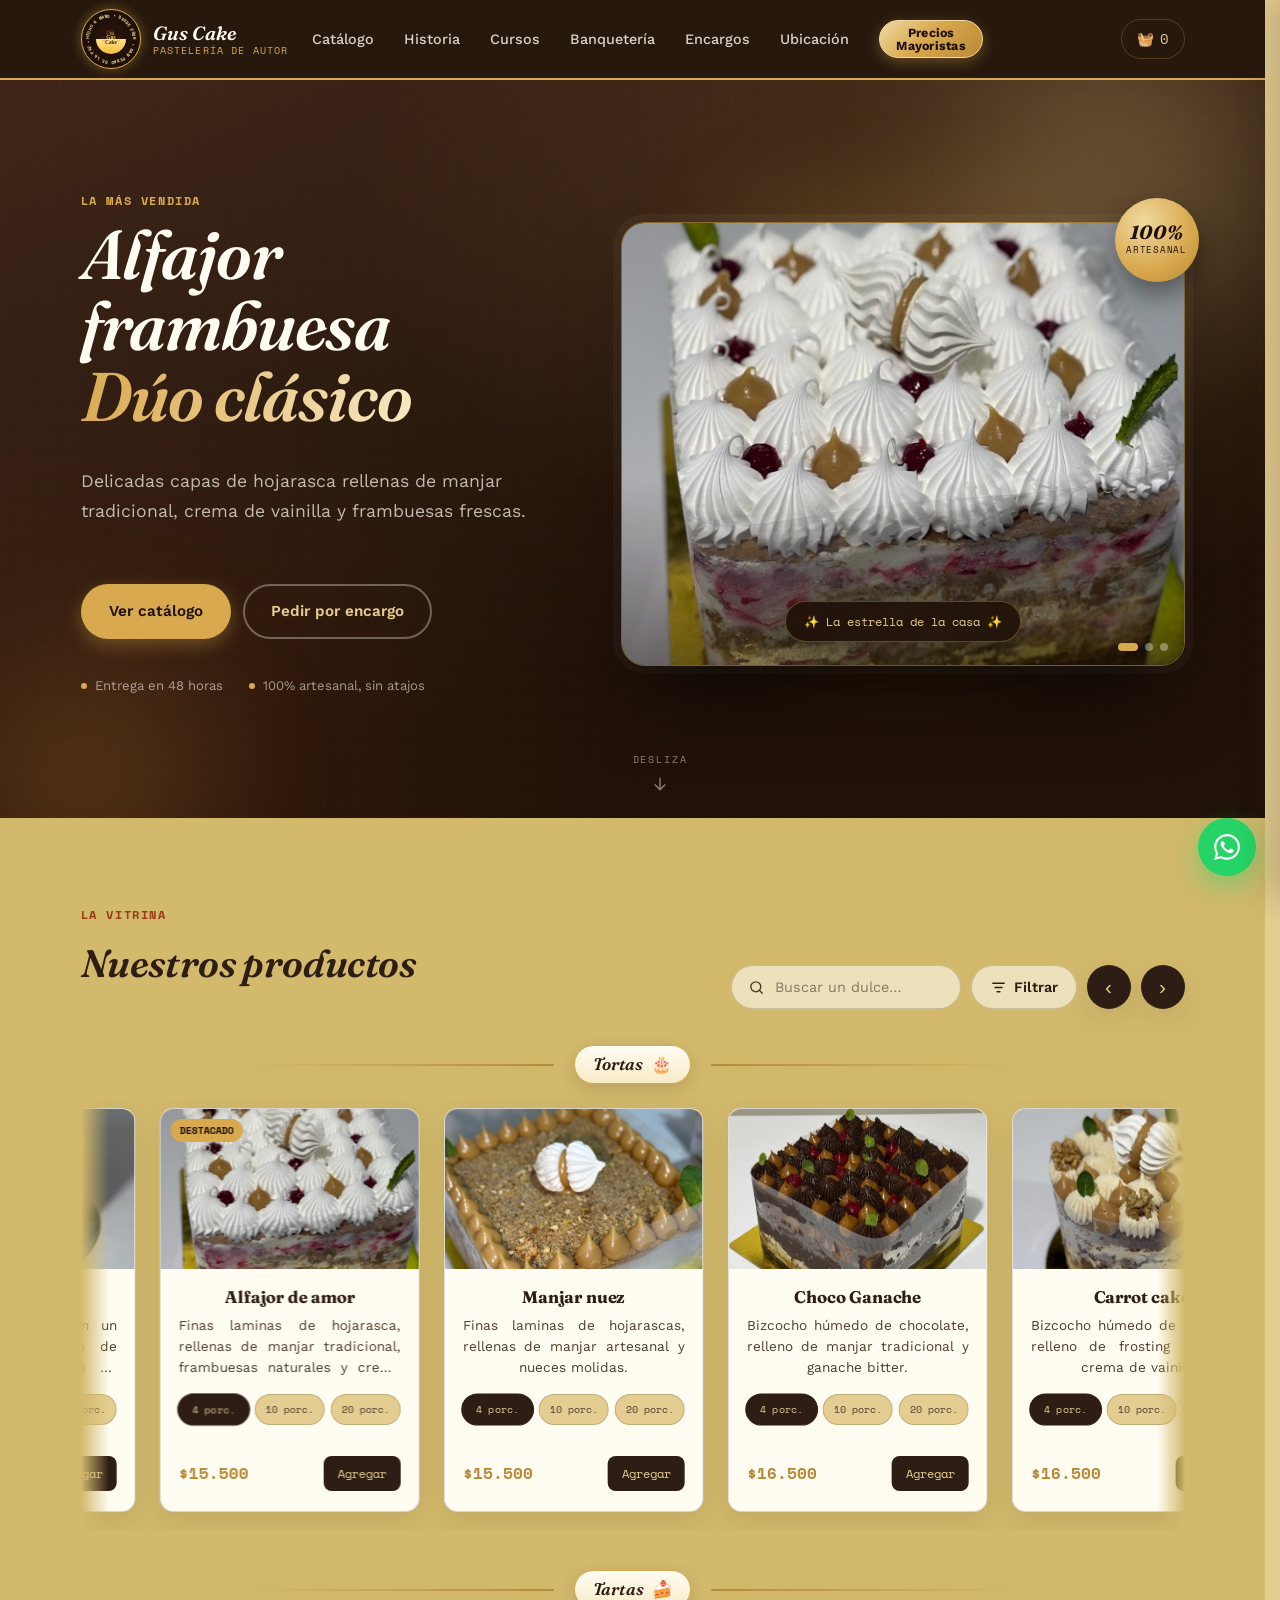
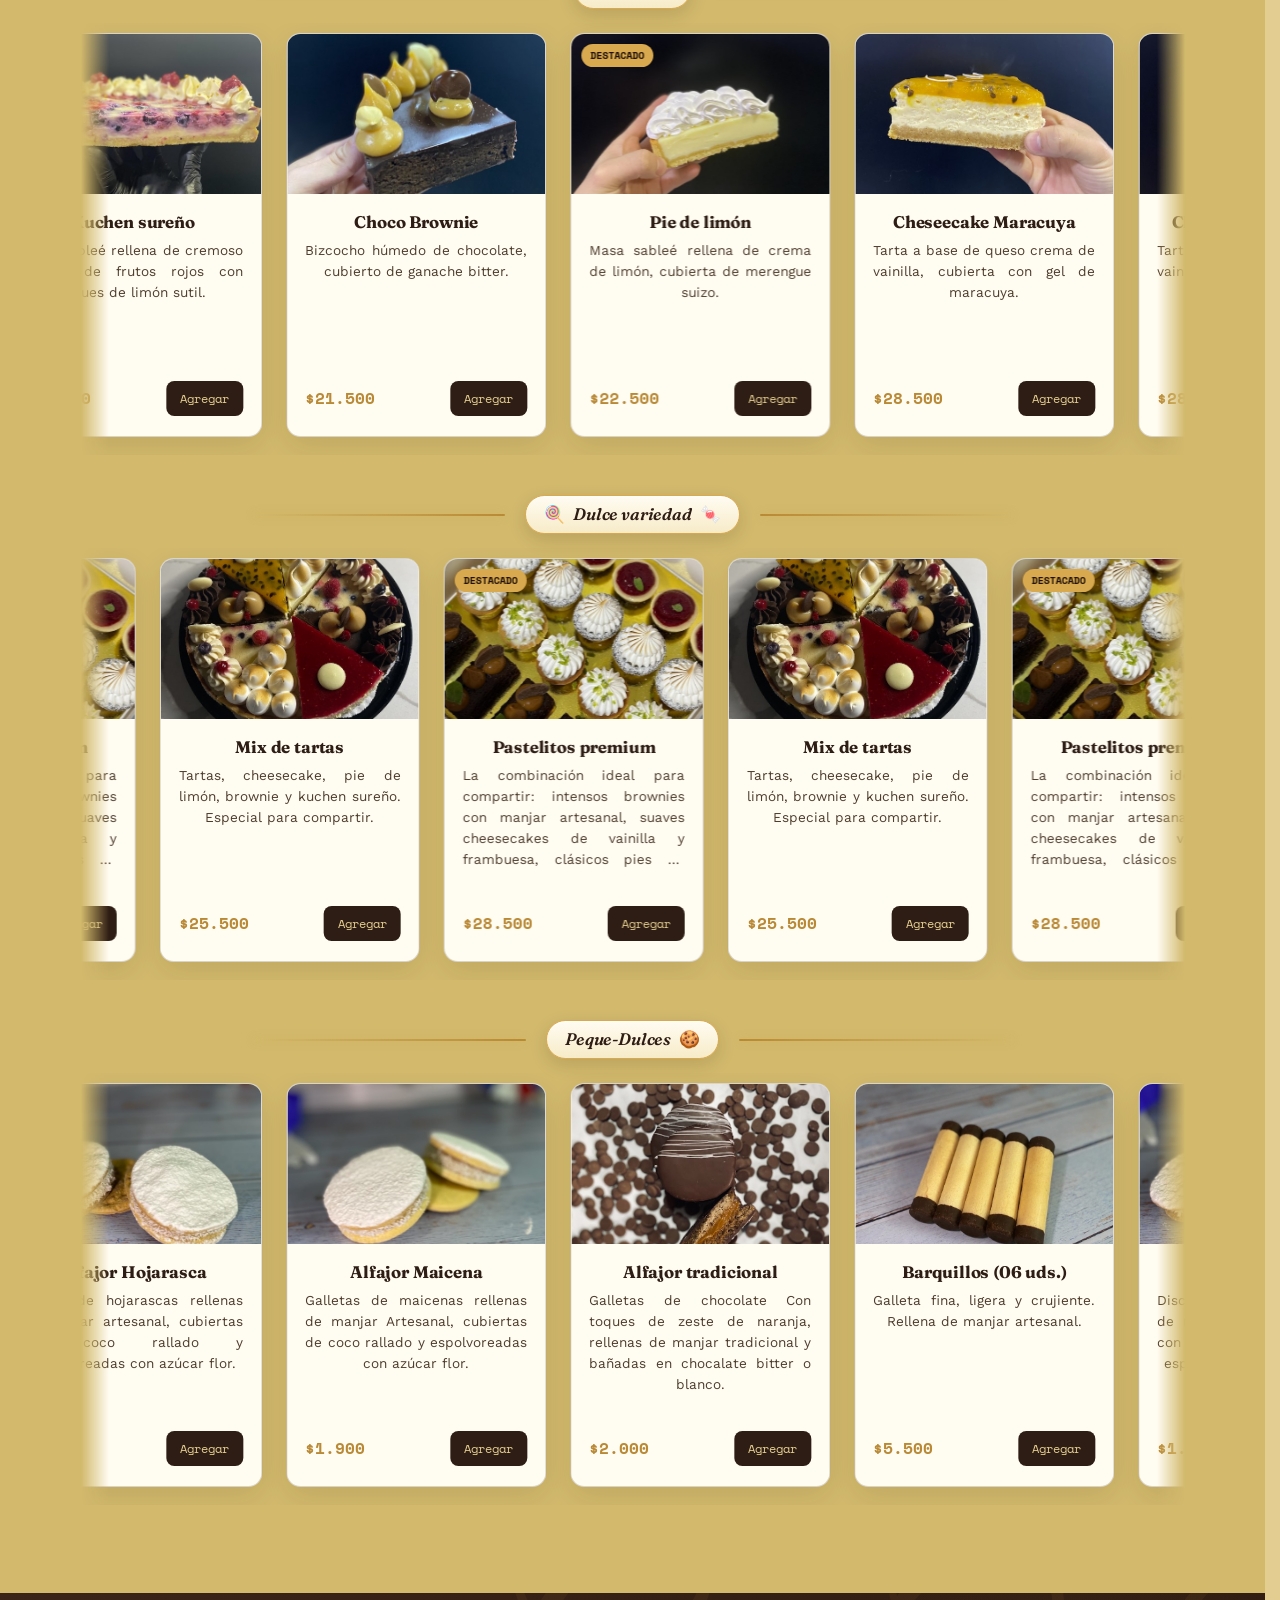
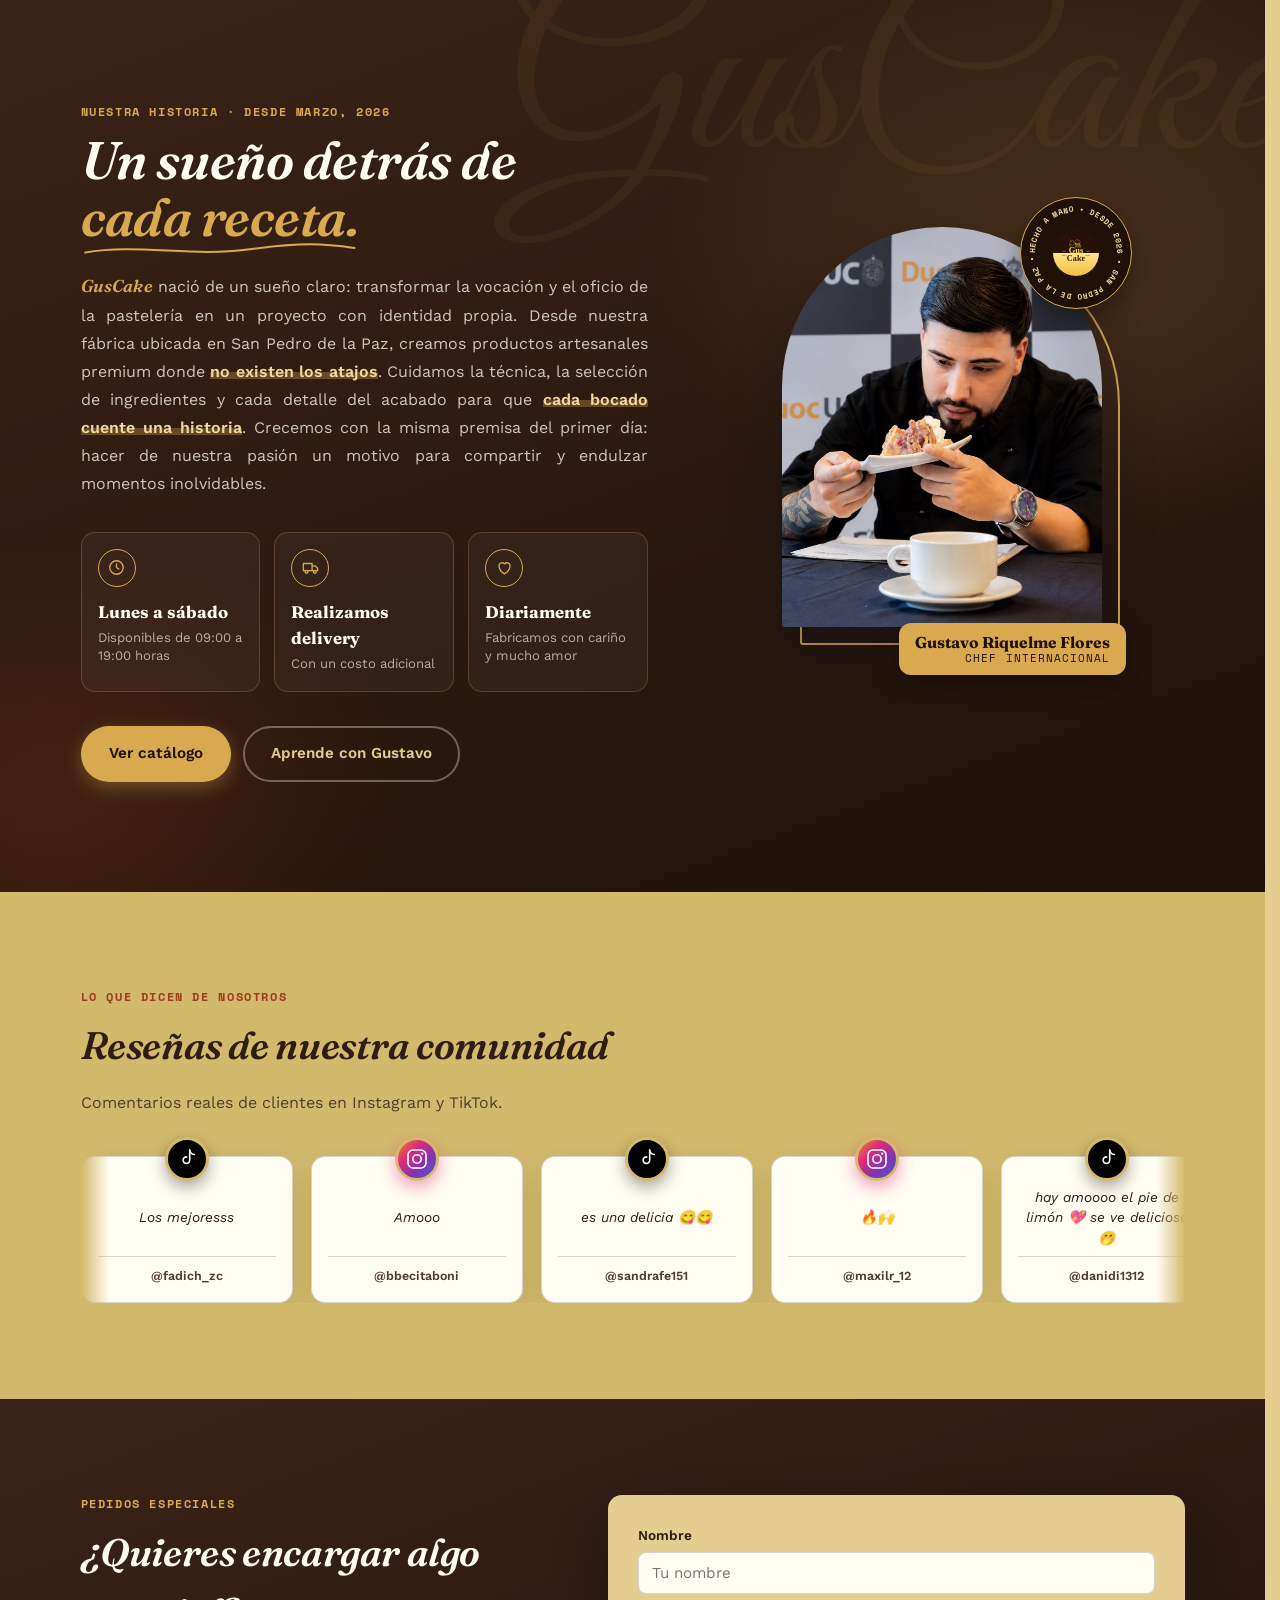
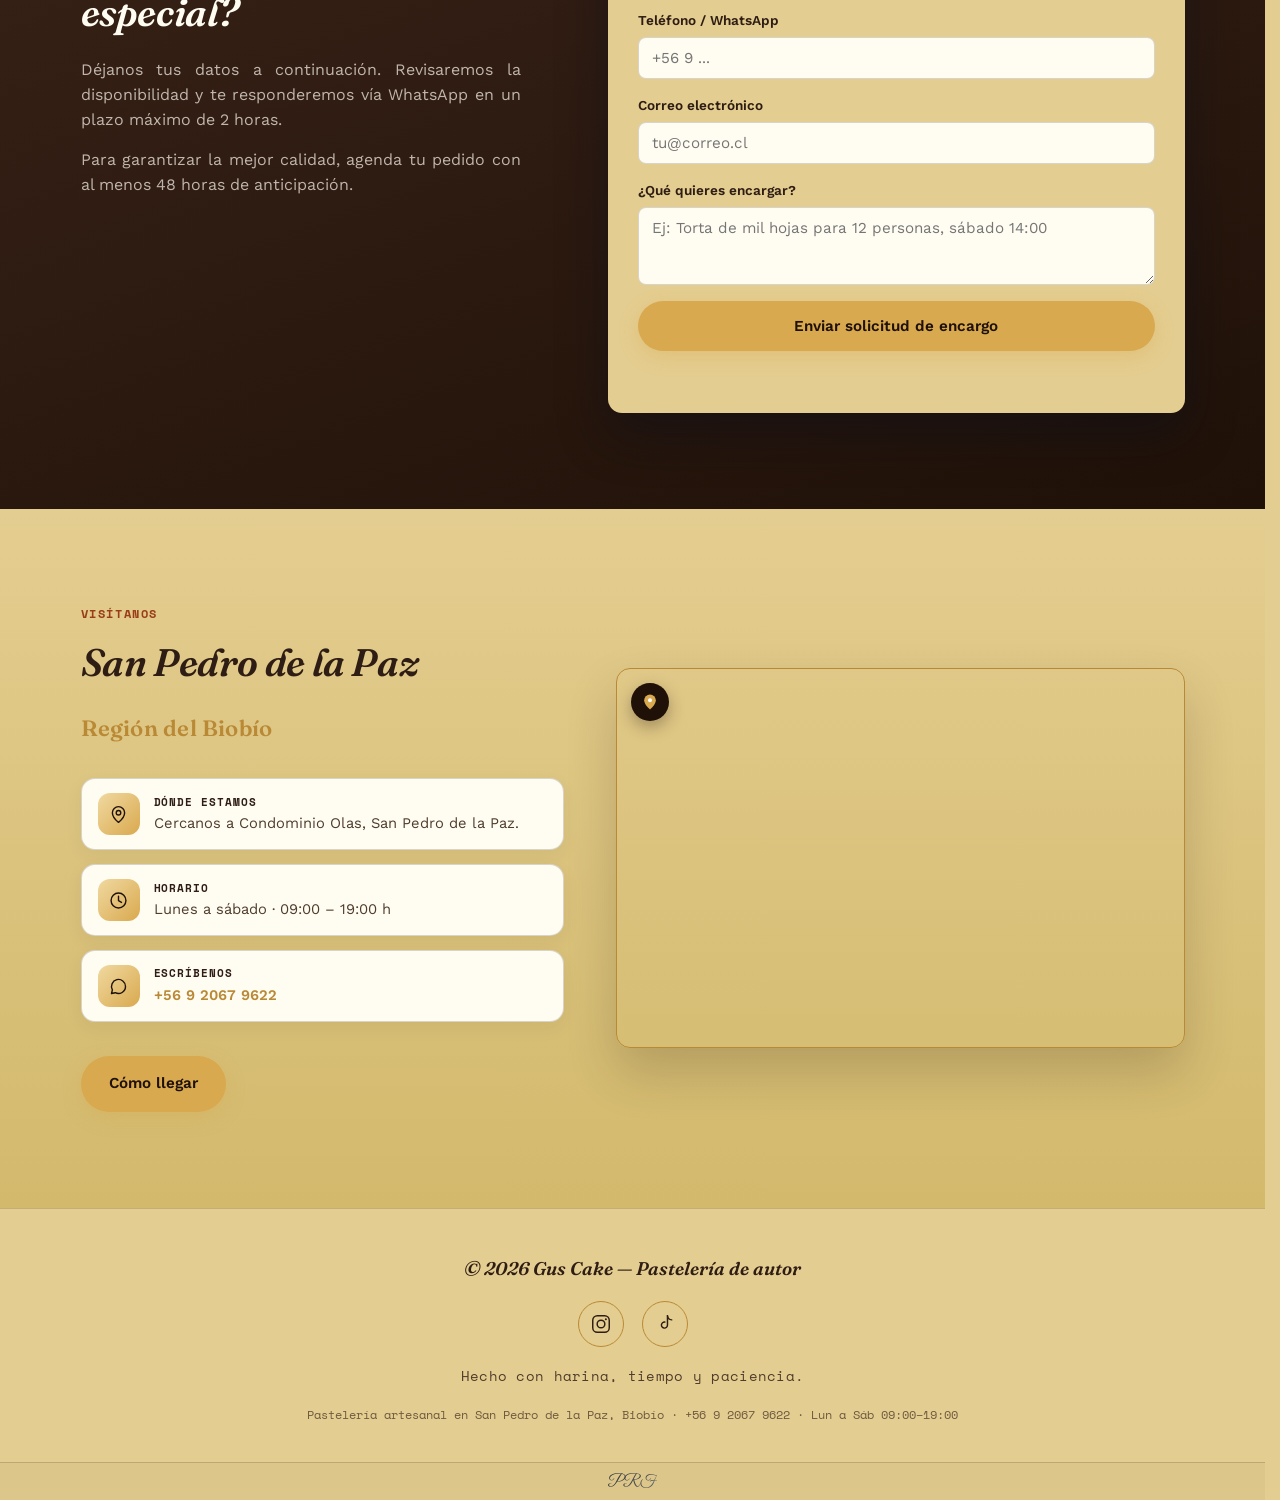
==== commit 7dbbbe77: "act" ====
--- a/index.html
+++ b/index.html
@@ -155,8 +155,15 @@
 <header class="topbar">
   <div class="wrap topbar-inner">
     <a href="#inicio" class="brand">
-      <img src="img/logo.svg" alt="GusCake — pastelería artesanal" class="brand-mark"
-           onerror="this.onerror=null; this.src='img/logo-icon.png';">
+      <!-- Logo giratorio: el mismo sello de la sección "Un sueño detrás de cada receta" -->
+      <span class="brand-sello">
+        <svg viewBox="0 0 120 120" aria-hidden="true">
+          <defs><path id="marcaCirculo" d="M60,60 m-45,0 a45,45 0 1,1 90,0 a45,45 0 1,1 -90,0"/></defs>
+          <text><textPath href="#marcaCirculo" textLength="280" lengthAdjust="spacing">HECHO A MANO • DESDE 2026 • SAN PEDRO DE LA PAZ •</textPath></text>
+        </svg>
+        <img src="img/logo.svg" alt="GusCake — pastelería artesanal" class="brand-sello-logo"
+             onerror="this.onerror=null; this.src='img/logo-icon.png';">
+      </span>
       <span class="brand-text">
         <span class="brand-name">Gus Cake</span>
         <span class="brand-sub">Pastelería de autor</span>
@@ -165,7 +172,8 @@
     <nav class="nav">
       <a href="#vitrina">Catálogo</a>
       <a href="#nosotros">Historia</a>
-      <a href="cursos-online/">Cursos online</a>
+      <a href="cursos-online/">Cursos</a>
+      <a href="banqueteria-catering/">Banquetería</a>
       <a href="#pedidos">Encargos</a>
       <a href="#ubicacion">Ubicación</a>
       <a href="mayoristas.html" class="nav-stack">Precios<br>Mayoristas</a>
@@ -174,7 +182,6 @@
       <button class="cart-btn" id="cartToggle" aria-label="Ver carrito">
         🧺 <span id="cartCount">0</span>
       </button>
-      <a href="#pedidos" class="btn btn-cta"><span class="btn-stack">Pedidos<br>Especiales</span></a>
       <button class="nav-toggle" id="navToggle" aria-label="Abrir menú" aria-expanded="false">
         <span></span><span></span><span></span>
       </button>
@@ -183,11 +190,11 @@
   <nav class="mobile-nav" id="mobileNav">
     <a href="#vitrina">Catálogo</a>
     <a href="#nosotros">Historia</a>
-    <a href="cursos-online/">Cursos online</a>
+    <a href="cursos-online/">Cursos</a>
+    <a href="banqueteria-catering/">Banquetería</a>
     <a href="#pedidos">Encargos</a>
     <a href="#ubicacion">Ubicación</a>
     <a href="mayoristas.html" class="nav-stack">Precios Mayoristas</a>
-    <a href="#pedidos" class="btn btn-primary mobile-nav-cta">Pedidos Especiales</a>
   </nav>
 </header>
 
--- a/style.css
+++ b/style.css
@@ -613,8 +613,8 @@
 .topbar-inner{
   display:flex;
   align-items:center;
-  padding-top:14px;
-  padding-bottom:14px;
+  padding-top:9px;  /* menos relleno: el logo giratorio es más alto que el anterior */
+  padding-bottom:9px;
   gap:24px;
 }
 /* La marca y las acciones ocupan el mismo ancho a cada lado, así el menú
@@ -643,11 +643,51 @@
   background:var(--navy-deep);
   box-shadow:0 0 10px rgba(244,194,74,0.55);
 }
+/* Logo de la barra superior: el mismo sello giratorio de la sección de historia
+   (logo fijo al centro y el texto "HECHO A MANO • DESDE 2026 • ..." girando alrededor). */
+.brand-sello{
+  position:relative;
+  flex:none;
+  width:60px;
+  height:60px;
+  border-radius:50%;
+  display:grid;
+  place-items:center;
+  background:var(--navy-deep);
+  border:1px solid var(--gold);
+  box-shadow:0 0 12px rgba(244,194,74,0.35);
+}
+.brand-sello svg{
+  position:absolute;
+  inset:0;
+  width:100%;
+  height:100%;
+  animation:historiaGira 22s linear infinite;
+}
+.brand-sello text{
+  font-family:var(--font-mono);
+  font-size:9px;
+  font-weight:700;
+  letter-spacing:1px;
+  fill:var(--gold-pale);
+}
+.brand-sello-logo{
+  width:30px;
+  height:30px;
+  border-radius:50%;
+  object-fit:cover;
+}
+@media (prefers-reduced-motion: reduce){
+  .brand-sello svg{animation:none;}
+}
 .brand-text{
   display:flex;
   flex-direction:column;
   line-height:1.15;
-}
+  white-space:nowrap; /* "Gus Cake" y "Pastelería de autor" siempre en una línea */
+}
+/* el lado del logo nunca se angosta más que el propio logo: así el menú no se monta encima */
+.topbar-inner > .brand{min-width:max-content;}
 .brand-name{
   font-family:var(--font-display);
   font-style:italic;
@@ -871,15 +911,21 @@
   background:linear-gradient(135deg, #7a7a7a 0%, #5c5c5c 55%, #474747 100%);
 }
 
-@media (max-width:900px){
+/* Con 7 pestañas el menú se compacta en pantallas medianas... */
+@media (max-width:1240px){
+  .nav{gap:20px;}
+  .nav a{font-size:0.86rem;}
+}
+/* ...y bajo 1080 px pasa al menú hamburguesa para que no se monte sobre el logo */
+@media (max-width:1080px){
   .nav{display:none;}
   .nav-toggle{display:flex;}
   .mobile-nav{display:flex;}
   .btn-cta{display:none;}
   /* En móvil la barra superior queda más alta y con más aire entre elementos */
   .topbar-inner{
-    padding-top:21px;
-    padding-bottom:21px;
+    padding-top:14px;
+    padding-bottom:14px;
     gap:18px;
   }
   .brand{gap:14px;}
@@ -889,7 +935,10 @@
 
 @media (max-width:480px){
   .wrap{padding:0 20px;}
-  .topbar-inner{gap:14px;}
+  /* .wrap quita el relleno vertical: se repone para que el logo giratorio no toque los bordes */
+  .topbar-inner{gap:14px;padding-top:10px;padding-bottom:10px;}
+  .brand-sello{width:54px;height:54px;}
+  .brand-sello-logo{width:27px;height:27px;}
   .brand-sub{display:none;}
   .brand-name{font-size:1.08rem;}
   .cart-btn{padding:9px 13px; font-size:0.82rem;}
@@ -2254,11 +2303,11 @@
   stroke-width:2;
   stroke-linecap:round;
   vector-effect:non-scaling-stroke;
-  stroke-dasharray:1;
-  stroke-dashoffset:1;
-}
-.historia-copy.in-view .historia-trazo path{animation:historiaTrazo 1.4s cubic-bezier(0.55,0.1,0.35,1) 0.7s forwards;}
-@keyframes historiaTrazo{to{stroke-dashoffset:0;}}
+}
+/* oculto (recortado) hasta que la sección aparece; luego se descubre de izquierda a derecha */
+.historia-trazo{clip-path:inset(-50% 100% -50% 0);}
+.historia-copy.in-view .historia-trazo{animation:historiaTrazo 1.4s cubic-bezier(0.55,0.1,0.35,1) 0.7s forwards;}
+@keyframes historiaTrazo{to{clip-path:inset(-50% 0 -50% 0);}}
 
 .historia-texto{
   color:rgba(246,241,231,0.8);
@@ -2417,12 +2466,12 @@
   .historia-pilares li{flex-direction:row;flex-wrap:wrap;align-items:center;column-gap:12px;}
   .historia-pilares .pilar-icono{margin:0;}
   .historia-pilares li > span:last-child{flex-basis:100%;padding-left:50px;margin-top:-6px;}
-  .historia-texto{text-align:left;}
+  .historia-texto{font-size:0.95rem;} /* justificado igual que en computador; letra un poco menor = menos huecos */
 }
 @media (prefers-reduced-motion: reduce){
   .historia-sello svg{animation:none;}
-  .historia-trazo path{stroke-dashoffset:0;}
-  .historia-copy.in-view .historia-trazo path{animation:none;}
+  .historia-trazo{clip-path:none;}
+  .historia-copy.in-view .historia-trazo{animation:none;}
   .historia-texto mark{background-size:100% 38%;transition:none;}
 }
 
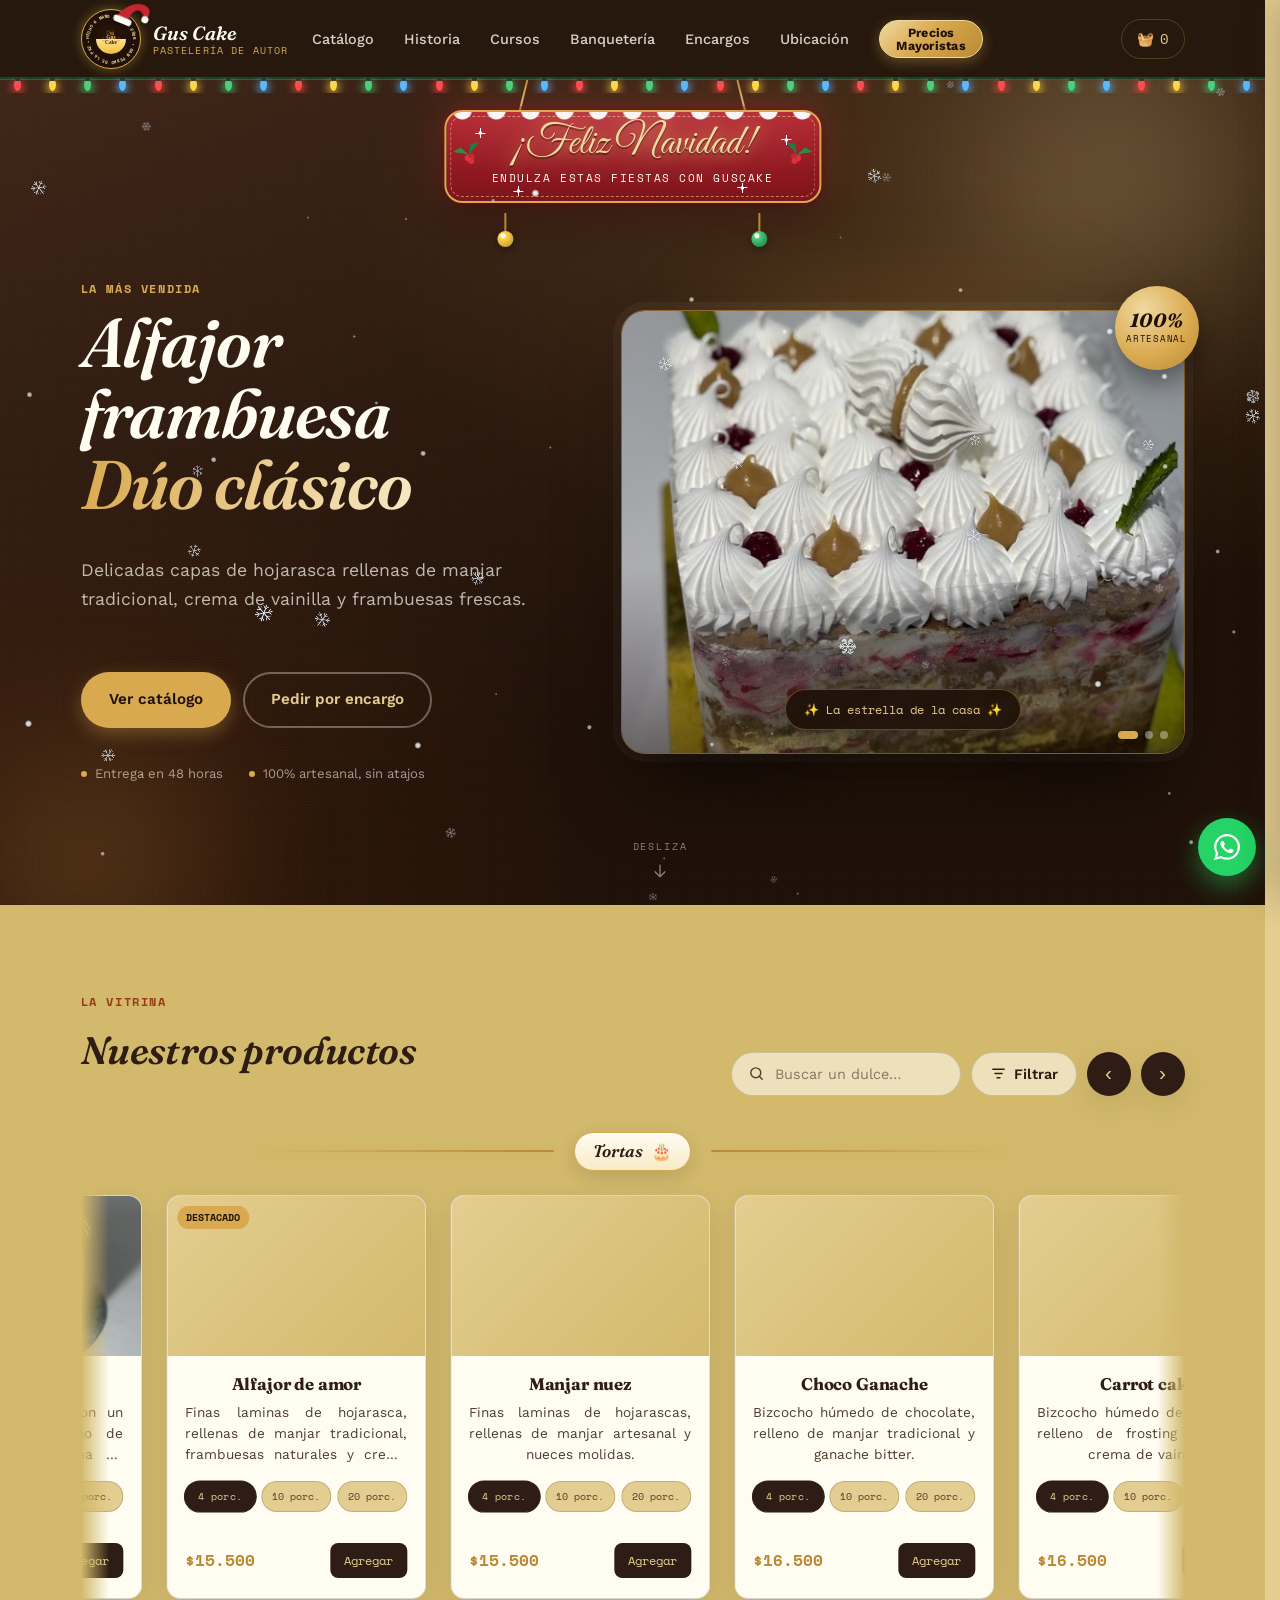
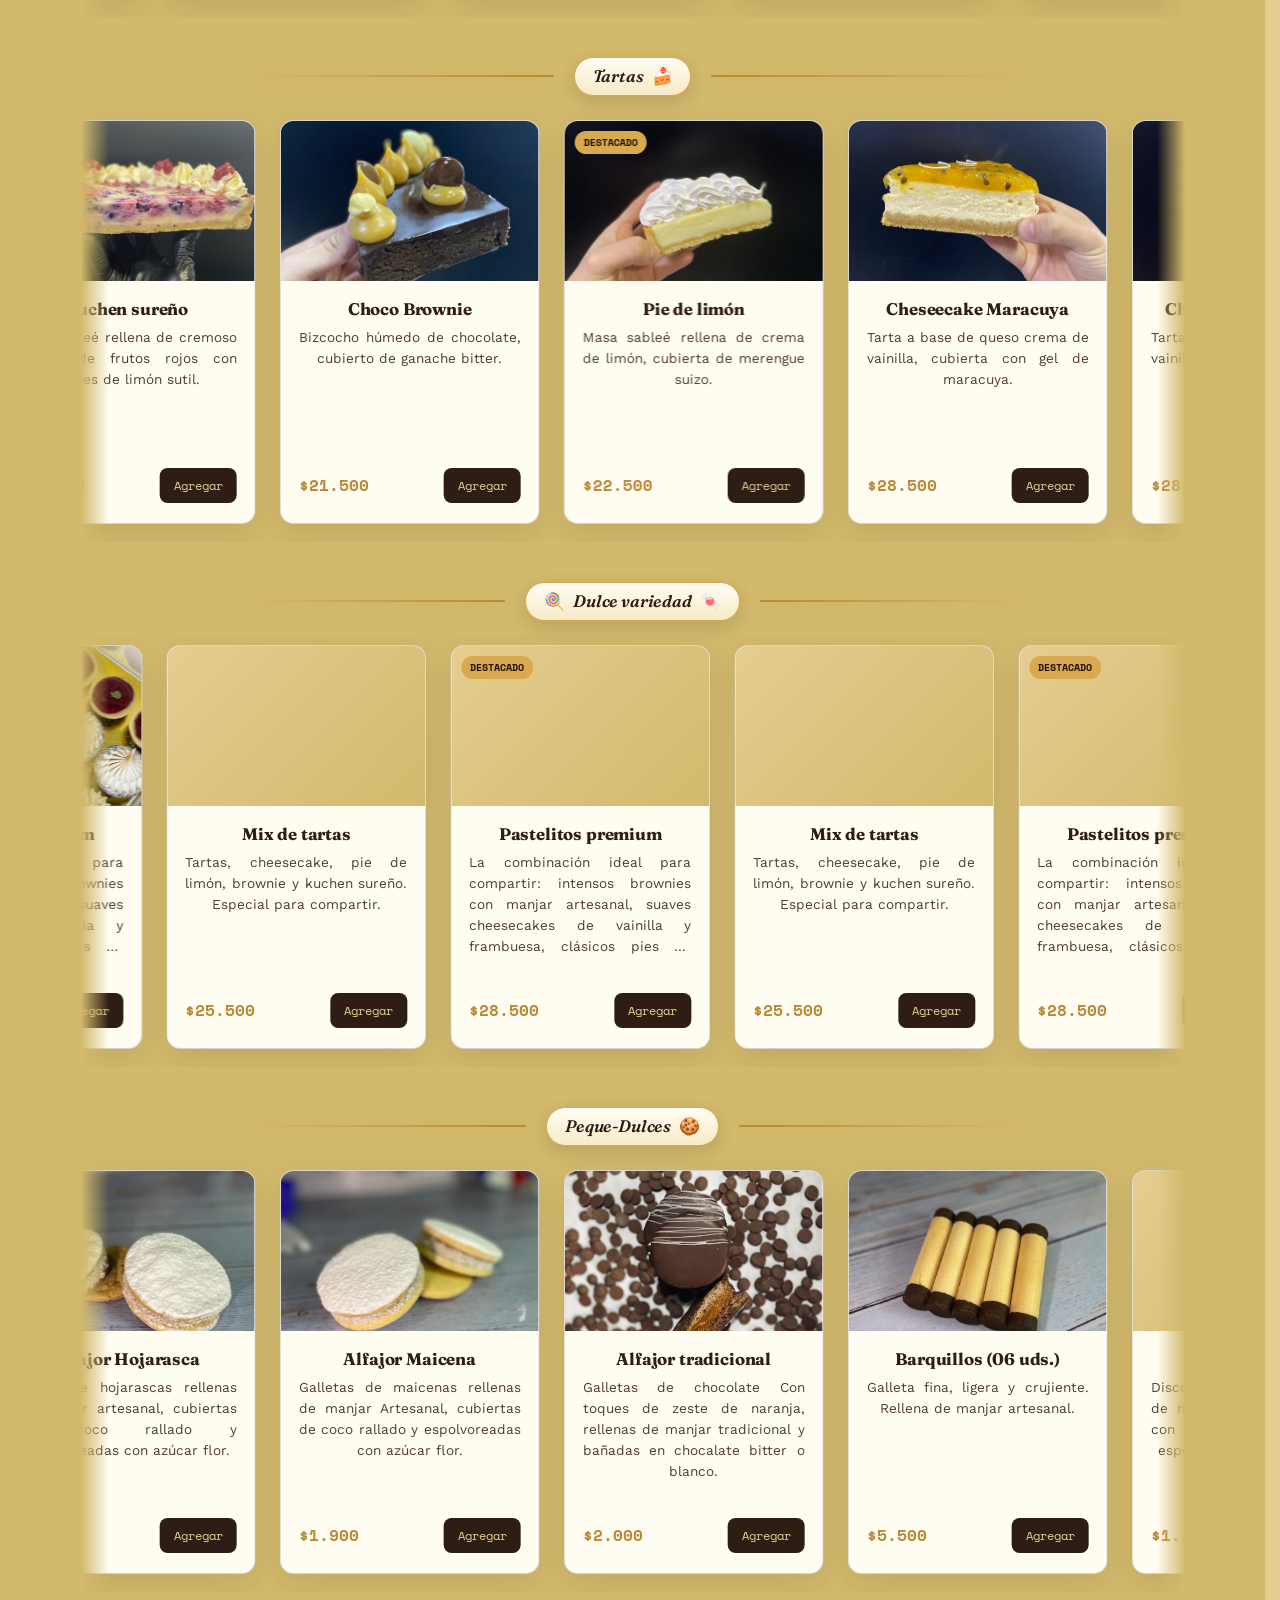
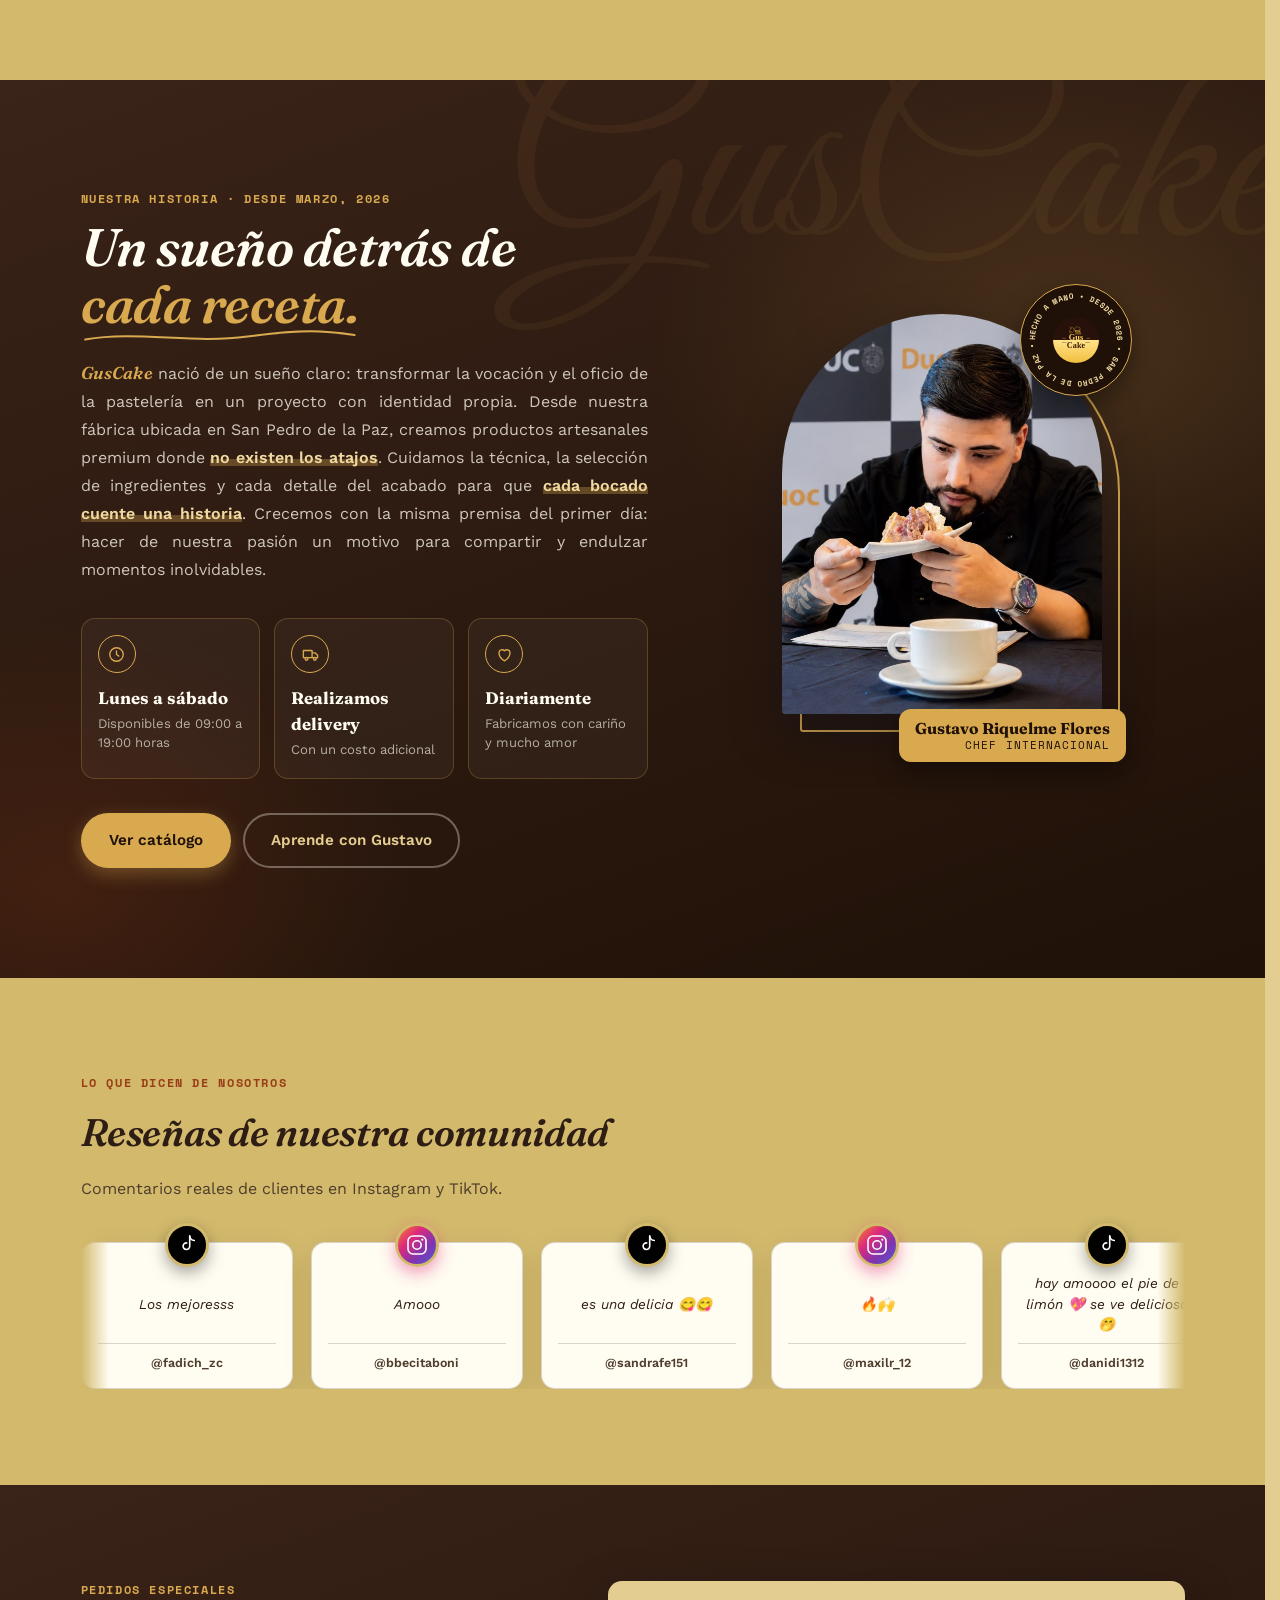
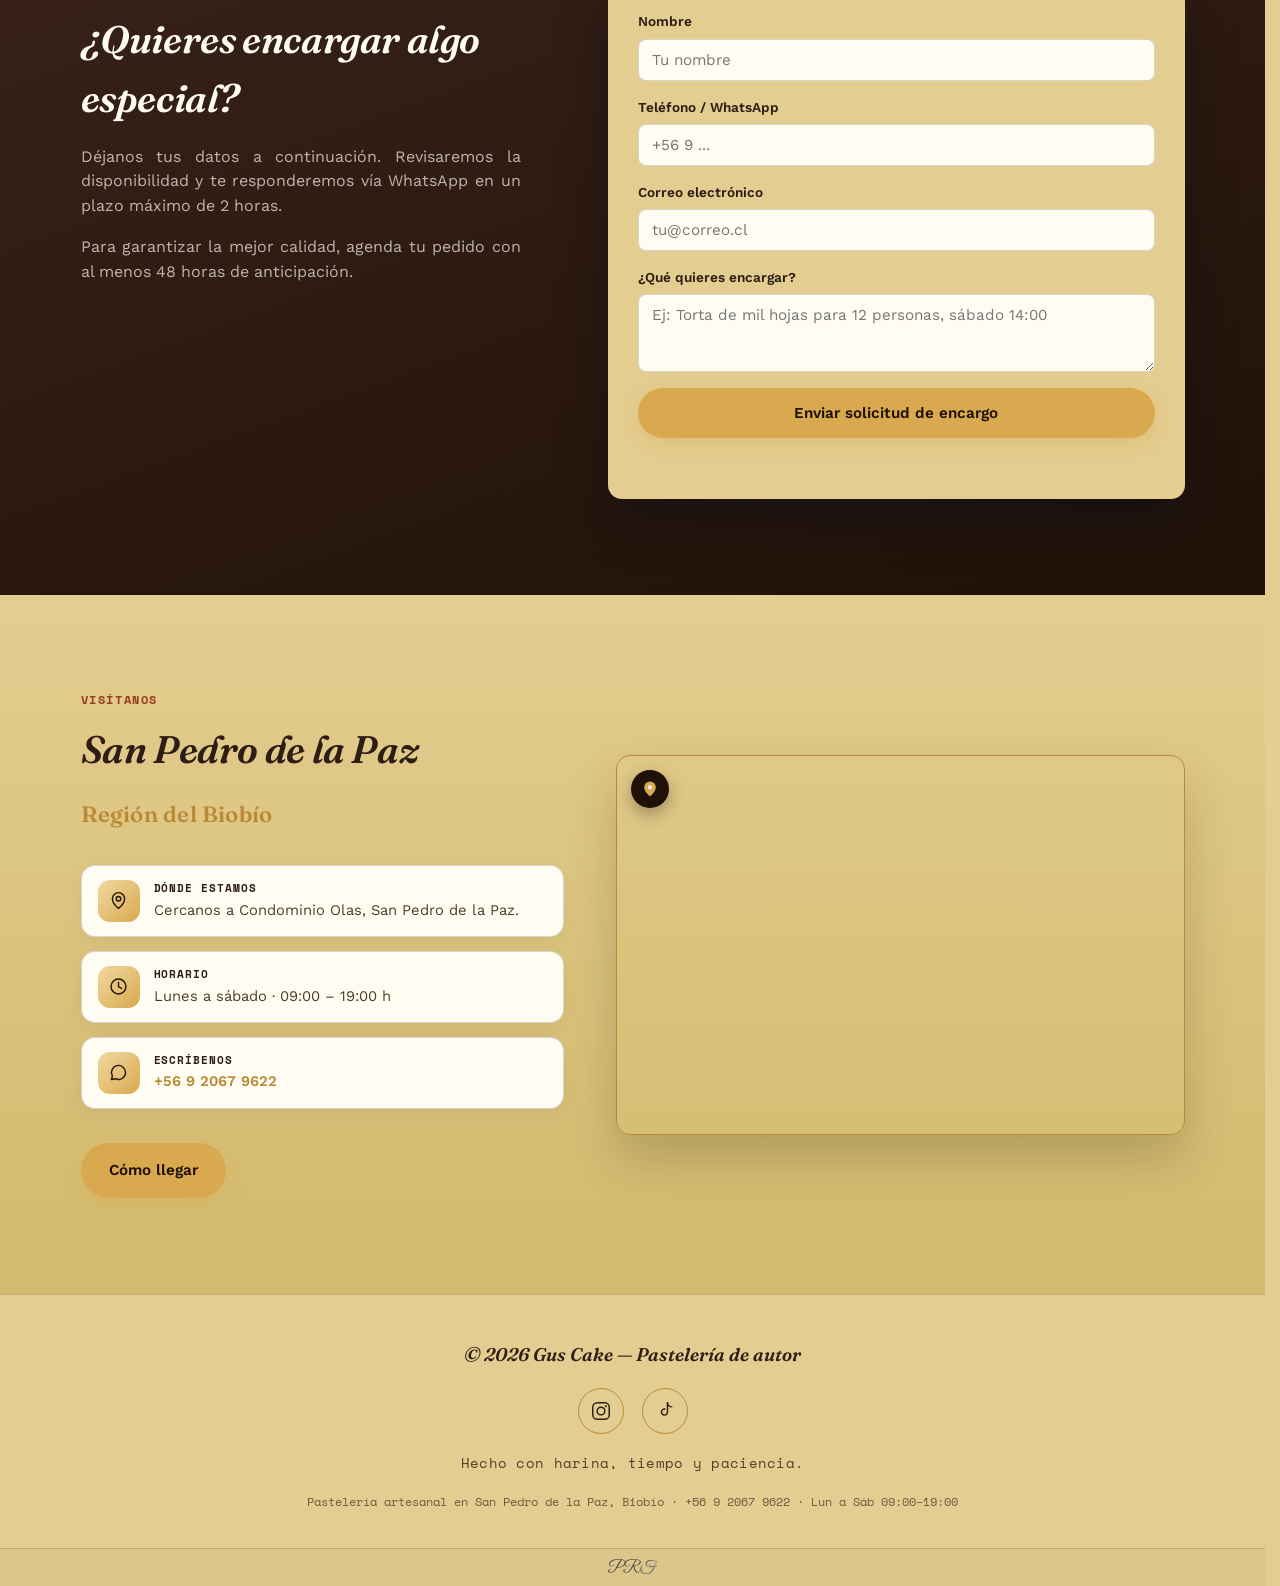
==== commit bbb00d1d: "Navidad" ====
--- a/index.html
+++ b/index.html
@@ -59,6 +59,8 @@
 <link rel="preconnect" href="https://fonts.gstatic.com" crossorigin>
 <link href="https://fonts.googleapis.com/css2?family=Fraunces:ital,opsz,wght@0,9..144,400;0,9..144,600;0,9..144,700;0,9..144,900;1,9..144,400;1,9..144,500;1,9..144,600&family=Space+Mono:wght@400;700&family=Work+Sans:wght@400;500;600&family=Great+Vibes&display=swap" rel="stylesheet">
 <link rel="stylesheet" href="style.css">
+<!-- Decoración navideña temporal: borrar esta línea y la de navidad.js para quitarla -->
+<link rel="stylesheet" href="navidad.css">
 
 <!-- Datos estructurados: negocio local tipo pastelería -->
 <script type="application/ld+json">
@@ -520,5 +522,6 @@
 </a>
 
 <script src="script.js"></script>
+<script src="navidad.js"></script>
 </body>
 </html>
--- a/navidad.css
+++ b/navidad.css
@@ -0,0 +1,288 @@
+/* ==========================================================
+   DECORACIÓN NAVIDEÑA (temporal)
+   Todo va dentro de html.navidad, clase que pone navidad.js solo
+   durante la temporada. Para quitarla: borra las líneas de
+   navidad.css y navidad.js en index.html.
+   ========================================================== */
+:root{
+  --xmas-red: #B3202A;
+  --xmas-red-deep: #7E141B;
+  --xmas-green: #1F6B3A;
+  --xmas-green-deep: #124526;
+}
+
+/* ---------- Nieve ---------- */
+.navidad-nieve{
+  position:fixed;
+  inset:0;
+  width:100vw;
+  height:100vh;
+  pointer-events:none;
+  z-index:35; /* bajo la barra superior (40), el carrito y los modales */
+}
+
+/* ---------- Guirnalda de luces ---------- */
+html.navidad .topbar{
+  border-bottom-color:var(--xmas-red);
+}
+.navidad-luces{
+  position:absolute;
+  left:0; right:0;
+  bottom:-15px;
+  height:16px;
+  display:flex;
+  justify-content:space-around;
+  pointer-events:none;
+  overflow:hidden;
+}
+/* el cable */
+.navidad-luces::before{
+  content:"";
+  position:absolute;
+  left:0; right:0; top:0;
+  height:2px;
+  background:var(--xmas-green-deep);
+}
+.navidad-luces span{
+  position:relative;
+  width:7px;
+  height:11px;
+  margin-top:3px;
+  border-radius:50% 50% 50% 50% / 40% 40% 60% 60%;
+  background:var(--c);
+  box-shadow:0 2px 10px 1px var(--c);
+  animation:navidadBrillo 1.6s ease-in-out infinite;
+}
+/* casquillo de la ampolleta */
+.navidad-luces span::before{
+  content:"";
+  position:absolute;
+  top:-3px; left:1px;
+  width:5px; height:4px;
+  border-radius:1px;
+  background:#2b3a2e;
+}
+.navidad-luces span:nth-child(4n+1){--c:#FF4D4D;}
+.navidad-luces span:nth-child(4n+2){--c:#FFD54A; animation-delay:-0.4s;}
+.navidad-luces span:nth-child(4n+3){--c:#4CD07D; animation-delay:-0.8s;}
+.navidad-luces span:nth-child(4n){--c:#5BB8FF; animation-delay:-1.2s;}
+@media (max-width:700px){
+  .navidad-luces span:nth-child(n+19){display:none;}
+}
+@keyframes navidadBrillo{
+  0%, 100%{opacity:1; filter:brightness(1.15);}
+  50%{opacity:0.35; box-shadow:none; filter:brightness(0.7);}
+}
+
+/* ---------- Gorro navideño en el logo ---------- */
+.navidad-gorro{
+  position:absolute;
+  top:-14px;
+  right:-12px;
+  width:38px;
+  height:34px;
+  transform:rotate(22deg);
+  pointer-events:none;
+  z-index:2;
+  background:no-repeat center/contain url("data:image/svg+xml,%3Csvg xmlns='http://www.w3.org/2000/svg' viewBox='0 0 64 56'%3E%3Cpath d='M8 44 C 14 22, 30 6, 48 8 C 56 9, 60 16, 58 24 L 52 30 C 50 22, 44 18, 38 20 C 30 24, 28 36, 30 44 Z' fill='%23C62632'/%3E%3Cpath d='M38 20 C 44 18, 50 22, 52 30' stroke='%238E1A22' stroke-width='2' fill='none'/%3E%3Crect x='4' y='40' width='32' height='11' rx='5.5' fill='%23FFFCF2'/%3E%3Ccircle cx='55' cy='30' r='6' fill='%23FFFCF2'/%3E%3C/svg%3E");
+  filter:drop-shadow(0 2px 2px rgba(0,0,0,0.35));
+}
+
+/* ---------- Letrero colgante "Feliz Navidad" en la portada ---------- */
+/* espacio extra arriba de la portada para que el letrero no tape el texto */
+html.navidad .hero{padding-top:200px;}
+@media (max-width:900px){ html.navidad .hero{padding-top:184px;} }
+@media (max-width:600px){ html.navidad .hero{padding-top:164px;} }
+
+.navidad-letrero{
+  position:absolute;
+  top:0;
+  left:50%;
+  z-index:3;
+  transform:translateX(-50%);
+  pointer-events:none;
+  /* baja desde arriba cuando termina la animación del logo de entrada */
+  animation:navidadCae 1.3s cubic-bezier(.3,1.5,.5,1) 0.3s both;
+}
+html:not(.no-splash) .navidad-letrero{animation-delay:2.1s;}
+@keyframes navidadCae{
+  0%{transform:translate(-50%, -110%);}
+  100%{transform:translate(-50%, 0);}
+}
+/* balanceo continuo, colgando de las dos cuerdas */
+.navidad-letrero-swing{
+  position:relative;
+  padding-top:30px;
+  transform-origin:50% 0;
+  animation:navidadBalanceo 4.5s ease-in-out 1.6s infinite;
+}
+html:not(.no-splash) .navidad-letrero-swing{animation-delay:3.4s;}
+@keyframes navidadBalanceo{
+  0%, 100%{transform:rotate(0deg);}
+  25%{transform:rotate(2.6deg);}
+  75%{transform:rotate(-2.6deg);}
+}
+.navidad-cuerda{
+  position:absolute;
+  top:0;
+  width:2px;
+  height:34px;
+  background:linear-gradient(var(--gold-deep), var(--gold-pale));
+}
+.navidad-cuerda--izq{left:22%; transform:rotate(14deg); transform-origin:top;}
+.navidad-cuerda--der{right:22%; transform:rotate(-14deg); transform-origin:top;}
+
+.navidad-letrero-cartel{
+  position:relative;
+  display:flex;
+  flex-direction:column;
+  align-items:center;
+  padding:10px 46px 14px;
+  border-radius:18px;
+  background:
+    radial-gradient(120% 140% at 50% 0%, rgba(255,255,255,0.14), transparent 60%),
+    linear-gradient(180deg, var(--xmas-red) 0%, var(--xmas-red-deep) 100%);
+  border:2px solid var(--gold);
+  outline:1px dashed rgba(240,217,160,0.55);
+  outline-offset:-7px;
+  box-shadow:
+    0 14px 34px rgba(0,0,0,0.45),
+    0 0 0 4px rgba(126,20,27,0.35),
+    0 0 40px rgba(255,77,77,0.35);
+  overflow:hidden;
+  white-space:nowrap;
+  animation:navidadResplandor 3s ease-in-out infinite;
+}
+@keyframes navidadResplandor{
+  0%, 100%{box-shadow:0 14px 34px rgba(0,0,0,0.45), 0 0 0 4px rgba(126,20,27,0.35), 0 0 30px rgba(255,77,77,0.25);}
+  50%{box-shadow:0 14px 34px rgba(0,0,0,0.45), 0 0 0 4px rgba(126,20,27,0.35), 0 0 60px rgba(255,120,90,0.6);}
+}
+/* nieve acumulada sobre el borde superior */
+.navidad-letrero-cartel::before{
+  content:"";
+  position:absolute;
+  top:-2px; left:6px; right:6px;
+  height:10px;
+  background:
+    radial-gradient(circle at 10px 0, #fff 9px, transparent 10px) 0 0/34px 10px repeat-x;
+  opacity:0.95;
+  z-index:1;
+}
+/* brillo que cruza el letrero cada pocos segundos */
+.navidad-letrero-cartel::after{
+  content:"";
+  position:absolute;
+  top:0; bottom:0;
+  left:-60%;
+  width:40%;
+  background:linear-gradient(100deg, transparent, rgba(255,240,200,0.45), transparent);
+  transform:skewX(-20deg);
+  animation:navidadBrilloCruza 4.5s ease-in-out 3s infinite;
+}
+@keyframes navidadBrilloCruza{
+  0%, 55%{left:-60%;}
+  85%, 100%{left:130%;}
+}
+.navidad-letrero-titulo{
+  position:relative;
+  z-index:1;
+  font-family:"Great Vibes", cursive;
+  font-weight:400;
+  font-size:2.6rem;
+  line-height:1.1;
+  color:var(--gold-pale);
+  text-shadow:0 2px 0 rgba(0,0,0,0.35), 0 0 18px rgba(255,215,120,0.7);
+  animation:premiumBeat 2.4s ease-in-out infinite;
+}
+.navidad-letrero-sub{
+  position:relative;
+  z-index:1;
+  margin-top:2px;
+  font-family:var(--font-mono);
+  font-size:0.68rem;
+  letter-spacing:0.14em;
+  text-transform:uppercase;
+  color:var(--white);
+}
+/* ramitas de acebo (hojas verdes + bayas rojas) en las esquinas */
+.navidad-acebo{
+  position:absolute;
+  top:50%;
+  width:30px; height:30px;
+  margin-top:-15px;
+  z-index:1;
+  background:no-repeat center/contain url("data:image/svg+xml,%3Csvg xmlns='http://www.w3.org/2000/svg' viewBox='0 0 40 40'%3E%3Cpath d='M20 20 C 12 10, 4 12, 2 6 C 8 8, 10 4, 14 6 C 14 10, 18 12, 20 20Z' fill='%232E8B4E'/%3E%3Cpath d='M20 20 C 28 10, 36 12, 38 6 C 32 8, 30 4, 26 6 C 26 10, 22 12, 20 20Z' fill='%23247A42'/%3E%3Ccircle cx='17' cy='22' r='4' fill='%23E0313B'/%3E%3Ccircle cx='23' cy='22' r='4' fill='%23C62632'/%3E%3Ccircle cx='20' cy='27' r='4' fill='%23E0313B'/%3E%3C/svg%3E");
+}
+.navidad-acebo--izq{left:8px; transform:rotate(-20deg);}
+.navidad-acebo--der{right:8px; transform:rotate(20deg) scaleX(-1);}
+/* destellos que titilan sobre el letrero */
+.navidad-destello{
+  position:absolute;
+  left:var(--x); top:var(--y);
+  width:10px; height:10px;
+  z-index:2;
+  background:radial-gradient(circle, #fff 0 1.5px, transparent 2px),
+             linear-gradient(transparent 45%, #fff 45% 55%, transparent 55%),
+             linear-gradient(90deg, transparent 45%, #fff 45% 55%, transparent 55%);
+  animation:navidadTitila 2.8s ease-in-out var(--d) infinite;
+}
+@keyframes navidadTitila{
+  0%, 100%{opacity:0; transform:scale(0.3) rotate(0deg);}
+  50%{opacity:1; transform:scale(1.2) rotate(45deg);}
+}
+/* esferas colgando bajo el letrero */
+.navidad-esfera{
+  position:absolute;
+  bottom:-30px;
+  width:2px;
+  height:20px;
+  background:var(--gold-deep);
+  transform-origin:top;
+  animation:navidadBalanceo 2.6s ease-in-out infinite;
+}
+.navidad-esfera::after{
+  content:"";
+  position:absolute;
+  top:18px; left:-7px;
+  width:16px; height:16px;
+  border-radius:50%;
+  background:radial-gradient(circle at 35% 30%, #fff 0 2px, var(--c) 3px, var(--cd) 100%);
+  box-shadow:0 3px 8px rgba(0,0,0,0.35);
+}
+.navidad-esfera--izq{left:16%; --c:#FFD54A; --cd:#B98935;}
+.navidad-esfera--der{right:16%; --c:#4CD07D; --cd:#1F6B3A; animation-delay:-1.3s;}
+
+@media (max-width:600px){
+  .navidad-letrero-cartel{padding:8px 38px 12px;}
+  .navidad-letrero-titulo{font-size:2.1rem;}
+  .navidad-letrero-sub{font-size:0.56rem; letter-spacing:0.1em;}
+  .navidad-acebo{width:24px; height:24px; margin-top:-12px;}
+}
+
+/* ---------- Fila "Navidad" de la vitrina ---------- */
+.product-section--navidad .section-title-pill{
+  background:linear-gradient(180deg, var(--xmas-red) 0%, var(--xmas-red-deep) 100%);
+  border-color:var(--gold);
+  color:var(--white);
+}
+.product-section--navidad .product-section-title::before{
+  background:linear-gradient(to left, var(--xmas-green), rgba(31,107,58,0));
+}
+.product-section--navidad .product-section-title::after{
+  background:linear-gradient(to right, var(--xmas-green), rgba(31,107,58,0));
+}
+.product-section--navidad .product-card{
+  border-color:var(--xmas-red);
+}
+
+@media (prefers-reduced-motion: reduce){
+  .navidad-luces span,
+  .navidad-letrero,
+  .navidad-letrero-swing,
+  .navidad-letrero-cartel,
+  .navidad-letrero-cartel::after,
+  .navidad-letrero-titulo,
+  .navidad-destello,
+  .navidad-esfera{animation:none;}
+  .navidad-destello{display:none;}
+}
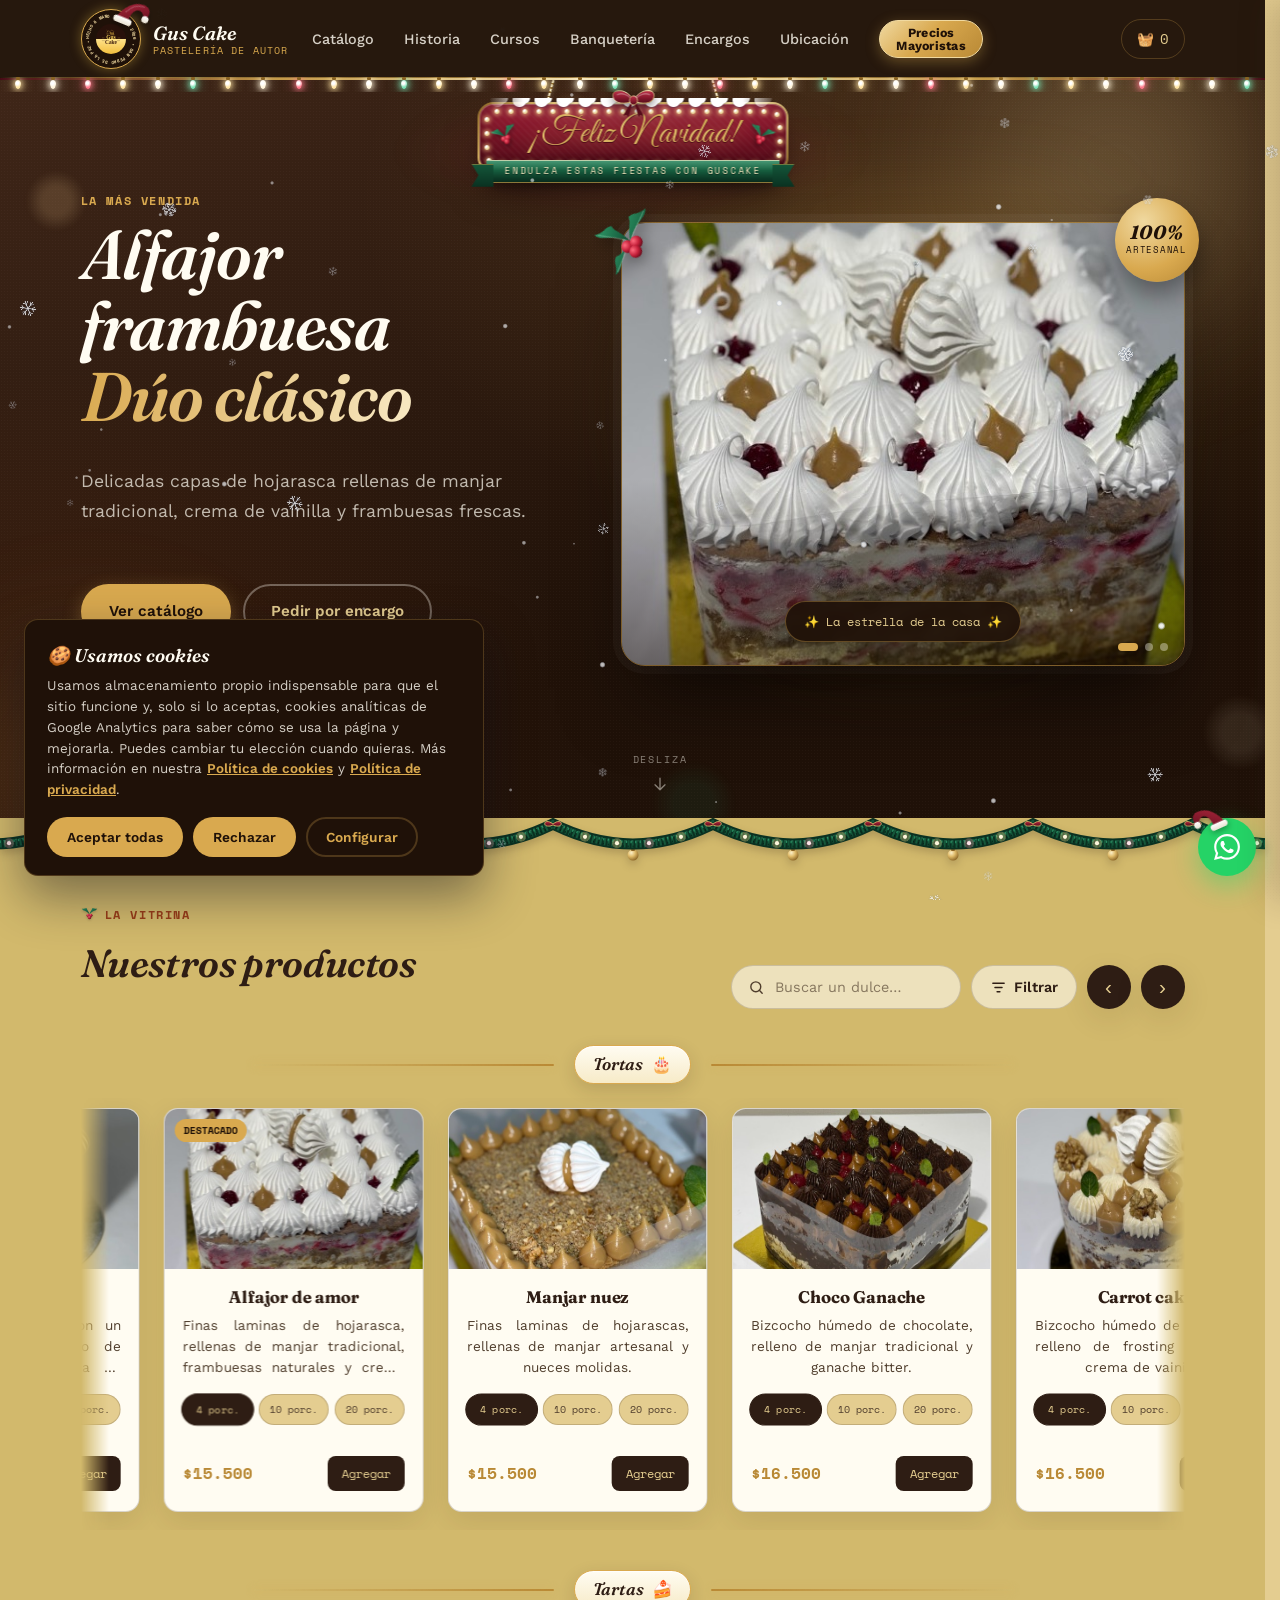
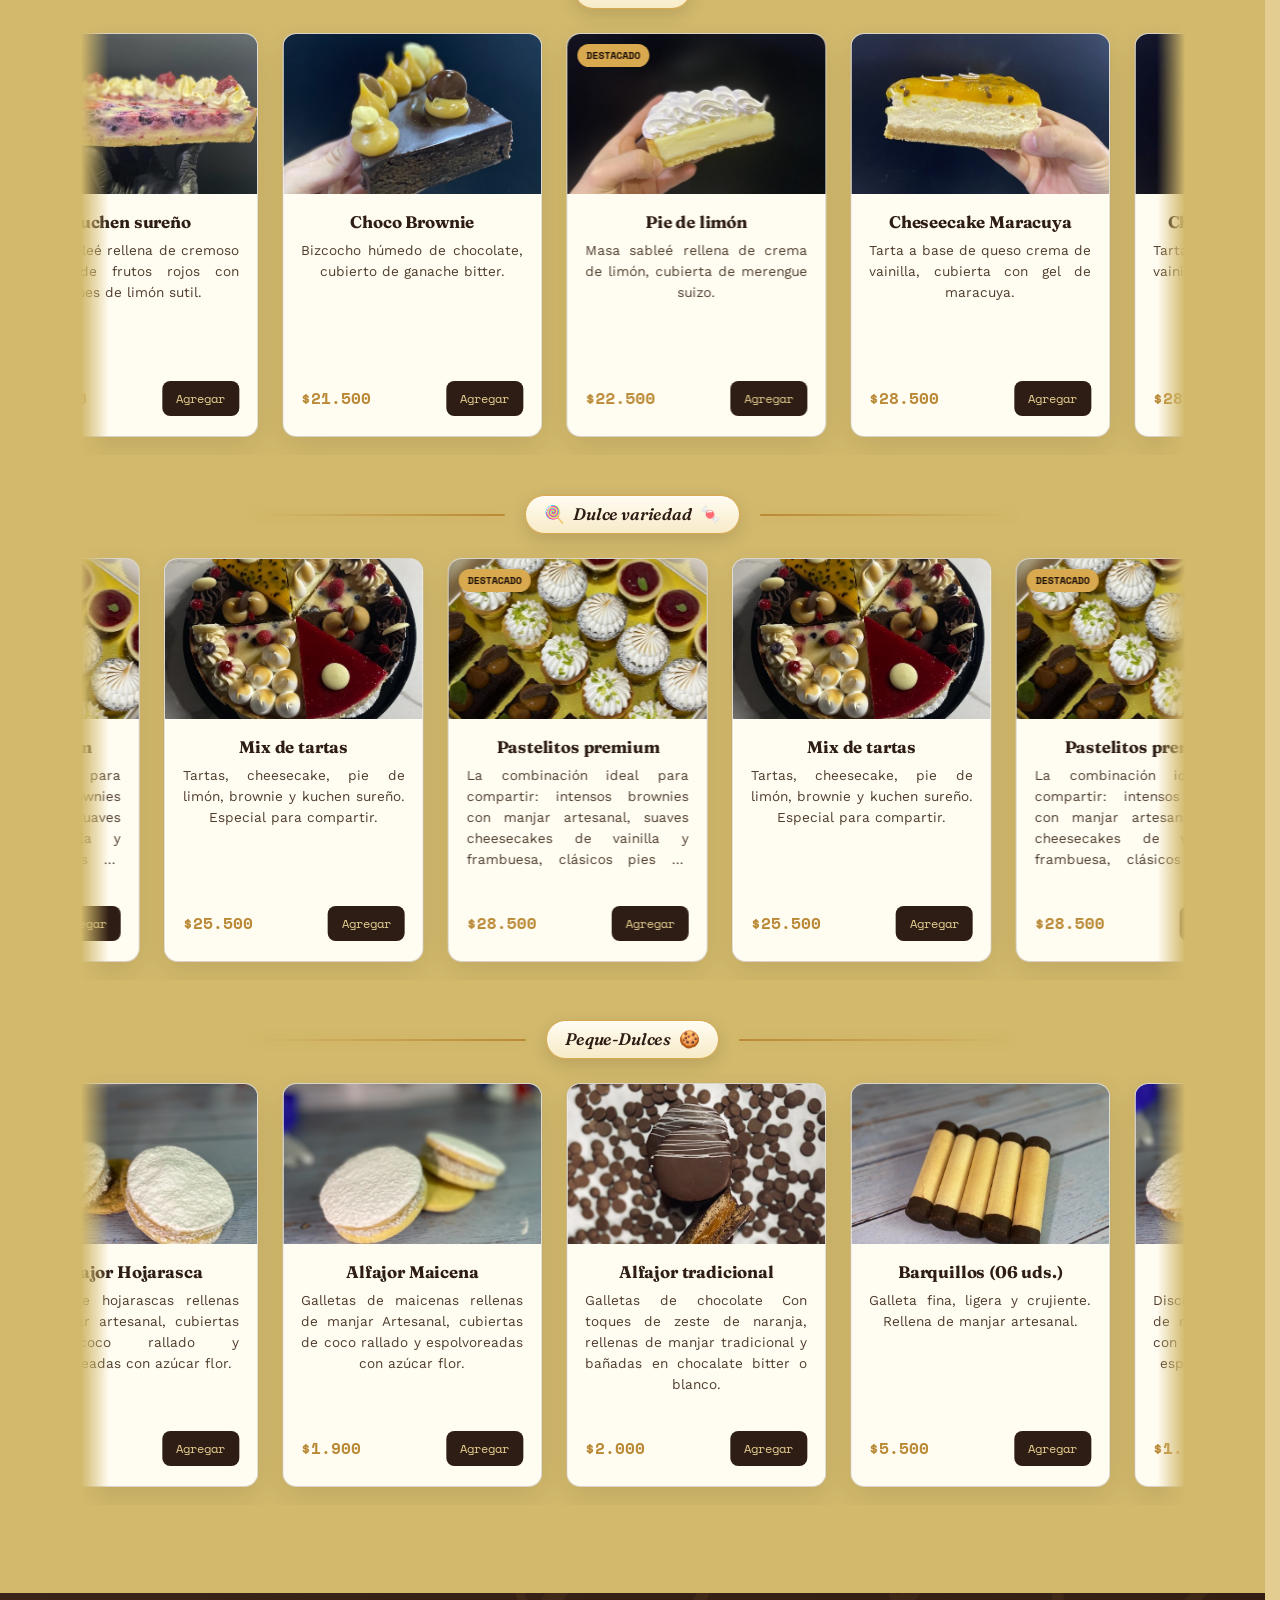
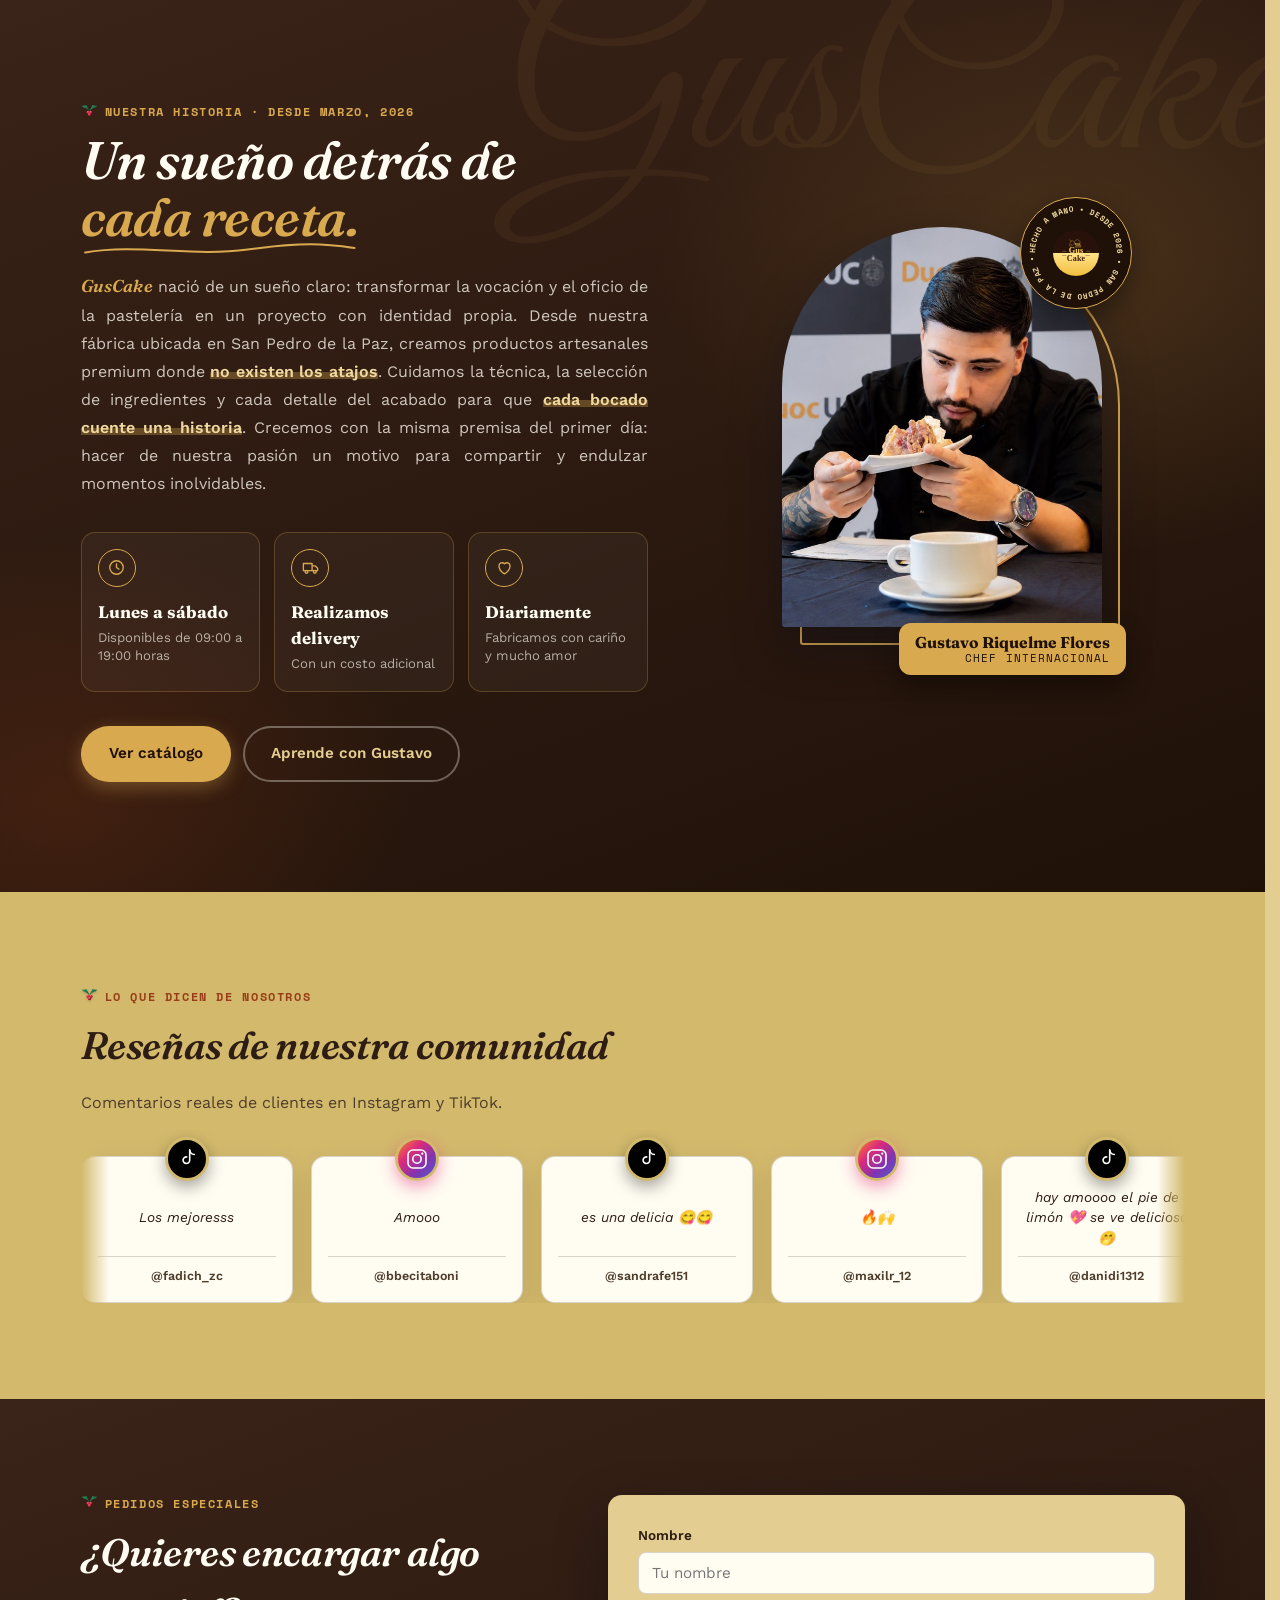
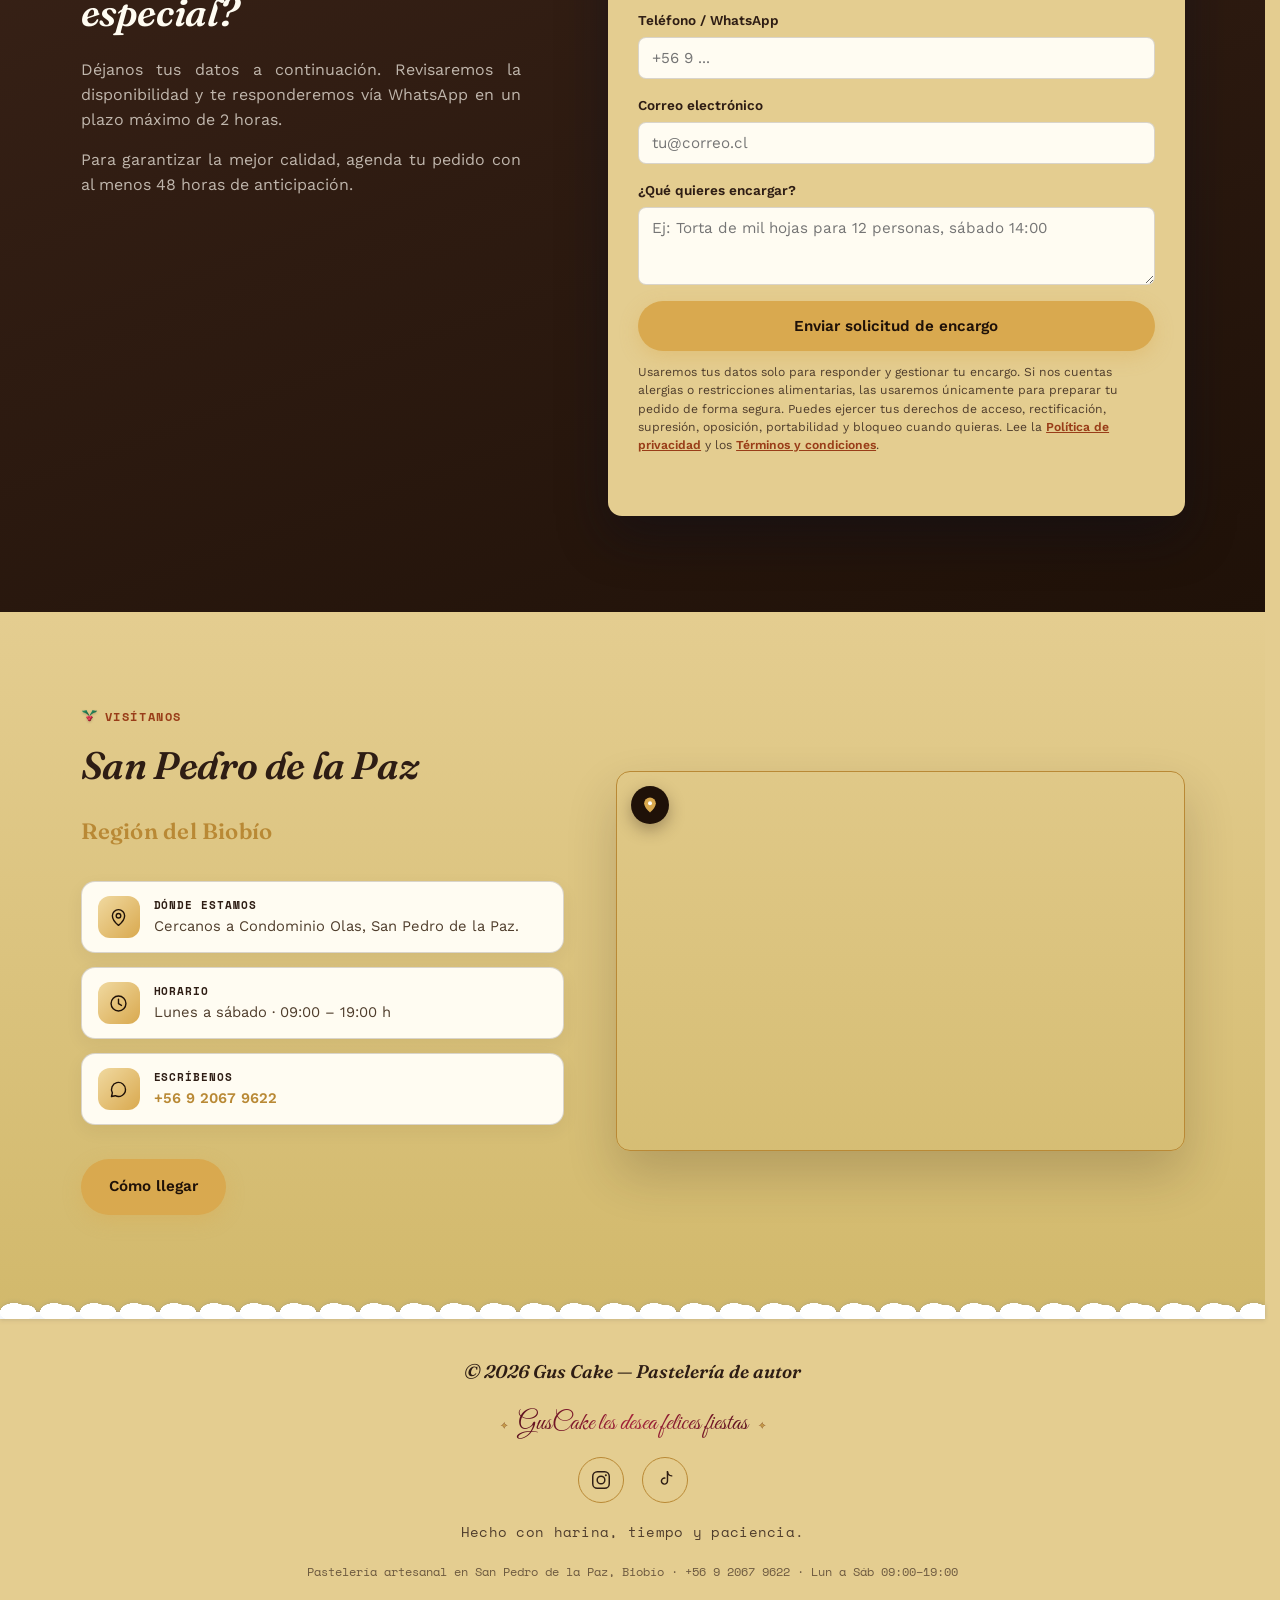
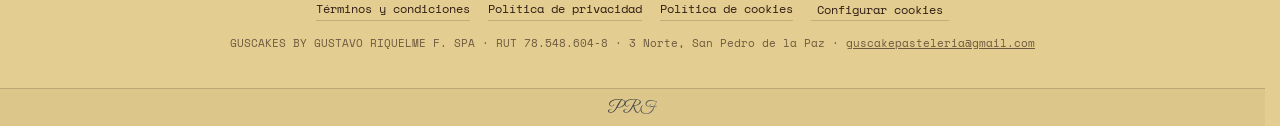
==== commit b74dd1b7: "Terminos y condiciones" ====
--- a/index.html
+++ b/index.html
@@ -4,14 +4,11 @@
 <meta charset="UTF-8">
 <meta name="viewport" content="width=device-width, initial-scale=1.0">
 
-<!-- Google tag (gtag.js) — Google Analytics 4 -->
-<script async src="https://www.googletagmanager.com/gtag/js?id=G-YG5K7YXBCD"></script>
-<script>
-  window.dataLayer = window.dataLayer || [];
-  function gtag(){dataLayer.push(arguments);}
-  gtag('js', new Date());
-  gtag('config', 'G-YG5K7YXBCD');
-</script>
+<!-- Aviso de cookies + Google Analytics 4: Analytics solo se carga si la
+     persona acepta las cookies analíticas (ver consent.js y cookies.html). -->
+<script src="consent.js" defer></script>
+<!-- Ventanas emergentes de los enlaces legales (ver legal-modal.js) -->
+<script src="legal-modal.js" defer></script>
 
 <!-- ==================== SEO ====================
      Dominio del sitio: https://guscake.cl/ (ver SEO.md para conectar el
@@ -68,6 +65,9 @@
   "@context": "https://schema.org",
   "@type": "Bakery",
   "name": "GusCake",
+  "legalName": "GUSCAKES BY GUSTAVO RIQUELME F. SPA",
+  "taxID": "78.548.604-8",
+  "email": "guscakepasteleria@gmail.com",
   "description": "Pastelería artesanal premium en San Pedro de la Paz: tortas, tartas, alfajores, empolvados y box de dulces hechos con manjar de receta propia.",
   "image": "https://guscake.cl/img/og-image.png",
   "logo": "https://guscake.cl/img/logo.png",
@@ -384,6 +384,8 @@
           <textarea name="detalle" rows="3" required placeholder="Ej: Torta de mil hojas para 12 personas, sábado 14:00"></textarea>
         </label>
         <button type="submit" class="btn btn-primary">Enviar solicitud de encargo</button>
+        <!-- Información al momento de recoger los datos (Ley 19.628 / 21.719) -->
+        <p class="form-legal">Usaremos tus datos solo para responder y gestionar tu encargo. Si nos cuentas alergias o restricciones alimentarias, las usaremos únicamente para preparar tu pedido de forma segura. Puedes ejercer tus derechos de acceso, rectificación, supresión, oposición, portabilidad y bloqueo cuando quieras. Lee la <a href="privacidad.html">Política de privacidad</a> y los <a href="terminos.html">Términos y condiciones</a>.</p>
         <p class="form-note" id="formNote"></p>
       </form>
     </div>
@@ -485,6 +487,16 @@
     <address class="footer-nap">
       Pastelería artesanal en San Pedro de la Paz, Biobío · <a href="https://wa.me/56920679622">+56 9 2067 9622</a> · Lun a Sáb 09:00–19:00
     </address>
+
+    <!-- Información legal (Ley 19.496, Reglamento de Comercio Electrónico y Ley 19.628 / 21.719).
+         Datos del titular del negocio. -->
+    <nav class="footer-legal" aria-label="Información legal">
+      <a href="terminos.html">Términos y condiciones</a>
+      <a href="privacidad.html">Política de privacidad</a>
+      <a href="cookies.html">Política de cookies</a>
+      <button type="button" class="footer-legal-btn" data-cookie-settings>Configurar cookies</button>
+    </nav>
+    <p class="footer-id">GUSCAKES BY GUSTAVO RIQUELME F. SPA · RUT 78.548.604-8 · 3 Norte, San Pedro de la Paz · <a href="mailto:guscakepasteleria@gmail.com">guscakepasteleria@gmail.com</a></p>
   </div>
 
   <div class="footer-credit">
@@ -503,6 +515,8 @@
     <span>Total</span>
     <span id="cartTotal">$0</span>
   </div>
+  <!-- Información previa a la compra (Ley 19.496 art. 12 A y Reglamento de Comercio Electrónico) -->
+  <p class="cart-legal">Precios en pesos chilenos con impuestos incluidos. El costo de delivery es adicional y te lo informaremos, junto con el total a pagar, antes de confirmar el pedido. Productos perecibles y hechos a pedido: no aplica el derecho a retracto, pero sí la garantía legal. Si cancelas un pedido ya pagado, GusCake retiene el 15% y devuelve el 85%. Al continuar aceptas los <a href="terminos.html">Términos y condiciones</a> y la <a href="privacidad.html">Política de privacidad</a>.</p>
   <button class="btn btn-primary cart-checkout" id="cartCheckout">Confirmar por WhatsApp</button>
 </aside>
 <div class="cart-overlay" id="cartOverlay"></div>
--- a/style.css
+++ b/style.css
@@ -3278,3 +3278,372 @@
   .lightbox img{max-height:56vh;}
   .lightbox-desc{font-size:0.86rem;}
 }
+
+/* ==========================================================
+   INFORMACIÓN LEGAL Y AVISO DE COOKIES
+   (Ley 19.496 del Consumidor, Reglamento de Comercio Electrónico,
+   Ley 19.628 / Ley 21.719 de Protección de Datos Personales)
+   ========================================================== */
+
+/* ---------- Enlaces legales del pie de página ---------- */
+.footer-legal{
+  display:flex;
+  flex-wrap:wrap;
+  justify-content:center;
+  gap:6px 18px;
+  font-family:var(--font-mono);
+  font-size:0.74rem;
+  max-width:760px;
+}
+.footer-legal a,
+.footer-legal-btn{
+  color:var(--espresso);
+  text-decoration:none;
+  border-bottom:1px solid var(--line);
+  padding-bottom:1px;
+  transition:color 0.3s var(--ease), border-color 0.3s var(--ease);
+}
+.footer-legal-btn{
+  background:none;
+  border-top:0; border-left:0; border-right:0;
+  font:inherit;
+  cursor:pointer;
+}
+.footer-legal a:hover,
+.footer-legal-btn:hover{
+  color:var(--accent);
+  border-bottom-color:var(--accent);
+}
+.footer-legal a:focus-visible,
+.footer-legal-btn:focus-visible{outline:2px solid var(--accent); outline-offset:3px;}
+.footer-id{
+  margin:-6px 0 0;
+  font-family:var(--font-mono);
+  font-size:0.7rem;
+  line-height:1.7;
+  color:var(--espresso-soft);
+  opacity:0.8;
+}
+.footer-id a{color:inherit;}
+
+/* ---------- Avisos breves junto a formularios, boleta y cursos ---------- */
+.form-legal{
+  margin:-4px 0 0;
+  font-size:0.76rem;
+  line-height:1.5;
+  color:var(--espresso-soft);
+}
+.form-legal a,
+.cart-legal a,
+.cursos-legal a{color:var(--accent); font-weight:600;}
+.cart-legal{
+  margin:0 0 14px;
+  font-size:0.74rem;
+  line-height:1.5;
+  color:var(--espresso-soft);
+}
+.cursos-legal{
+  margin:32px auto 0;
+  max-width:80ch;
+  padding:16px 20px;
+  border:1px solid var(--line);
+  border-radius:var(--radius);
+  background:rgba(255,252,242,0.5);
+  font-size:0.82rem;
+  line-height:1.6;
+  color:var(--espresso-soft);
+}
+
+/* ---------- Banner de cookies ---------- */
+.cookie-banner{
+  position:fixed;
+  left:24px;
+  bottom:24px;
+  z-index:120;
+  width:min(460px, calc(100vw - 48px));
+  padding:22px 22px 18px;
+  border-radius:var(--radius);
+  background:var(--navy-deep);
+  color:rgba(246,241,231,0.85);
+  border:1px solid var(--line-navy);
+  box-shadow:var(--shadow-navy);
+  animation:cookieIn 0.5s var(--ease) both;
+}
+@keyframes cookieIn{
+  from{opacity:0; transform:translateY(16px);}
+  to{opacity:1; transform:translateY(0);}
+}
+.cookie-banner-title{
+  margin:0 0 6px;
+  font-family:var(--font-display);
+  font-style:italic;
+  font-weight:600;
+  font-size:1.15rem;
+  color:var(--white);
+}
+.cookie-banner-text{
+  margin:0 0 16px;
+  font-size:0.84rem;
+  line-height:1.55;
+}
+.cookie-banner-text a{color:var(--gold); font-weight:600;}
+.cookie-banner-actions,
+.cookie-modal-actions{
+  display:flex;
+  flex-wrap:wrap;
+  gap:10px;
+  align-items:center;
+}
+.cookie-btn{
+  font-family:var(--font-body);
+  font-weight:600;
+  font-size:0.86rem;
+  border-radius:999px;
+  padding:10px 18px;
+  cursor:pointer;
+  border:2px solid transparent;
+  transition:background 0.3s var(--ease), color 0.3s var(--ease), border-color 0.3s var(--ease);
+}
+/* "Aceptar" y "Rechazar" con el mismo peso visual: la elección debe ser libre */
+.cookie-btn--solid{background:var(--gold); color:var(--navy-deep);}
+.cookie-btn--solid:hover{background:var(--gold-pale);}
+.cookie-btn--link{
+  background:transparent;
+  color:var(--gold);
+  border-color:var(--line-navy);
+}
+.cookie-btn--link:hover{border-color:var(--gold);}
+.cookie-btn:focus-visible,
+.cookie-modal-close:focus-visible{outline:2px solid var(--gold-pale); outline-offset:2px;}
+
+/* ---------- Panel de configuración ---------- */
+html.cookie-modal-open{overflow:hidden;}
+.cookie-modal{
+  position:fixed;
+  inset:0;
+  z-index:130;
+  display:flex;
+  align-items:center;
+  justify-content:center;
+  padding:20px;
+  background:rgba(31,17,8,0.6);
+  backdrop-filter:blur(3px);
+  -webkit-backdrop-filter:blur(3px);
+}
+.cookie-modal[hidden]{display:none;}
+.cookie-modal-card{
+  position:relative;
+  width:min(560px, 100%);
+  max-height:calc(100vh - 40px);
+  overflow-y:auto;
+  padding:30px 28px 22px;
+  border-radius:var(--radius);
+  background:var(--navy-deep);
+  color:rgba(246,241,231,0.85);
+  border:1px solid var(--line-navy);
+  box-shadow:var(--shadow-navy);
+}
+.cookie-modal-close{
+  position:absolute;
+  top:14px; right:14px;
+  width:34px; height:34px;
+  border-radius:50%;
+  border:1px solid var(--line-navy);
+  background:transparent;
+  color:var(--gold);
+  cursor:pointer;
+}
+.cookie-modal-eyebrow{
+  margin:0 0 4px;
+  font-family:var(--font-mono);
+  font-size:0.7rem;
+  letter-spacing:0.14em;
+  text-transform:uppercase;
+  color:var(--gold);
+}
+.cookie-modal-title{margin:0 0 8px; color:var(--white); font-size:1.6rem;}
+.cookie-modal-text{margin:0 0 18px; font-size:0.88rem;}
+.cookie-option{
+  display:flex;
+  justify-content:space-between;
+  align-items:flex-start;
+  gap:16px;
+  padding:16px 0;
+  border-top:1px solid var(--line-navy);
+}
+.cookie-option-name{margin:0 0 4px; font-weight:600; color:var(--white);}
+.cookie-option-desc{margin:0; font-size:0.8rem; line-height:1.5;}
+.cookie-option-fixed{
+  flex:none;
+  font-family:var(--font-mono);
+  font-size:0.7rem;
+  color:var(--gold);
+  padding-top:3px;
+}
+.cookie-switch{position:relative; flex:none; width:46px; height:26px; cursor:pointer;}
+.cookie-switch input{position:absolute; opacity:0; width:100%; height:100%; margin:0; cursor:pointer;}
+.cookie-switch span{
+  position:absolute;
+  inset:0;
+  border-radius:999px;
+  background:rgba(246,241,231,0.2);
+  transition:background 0.3s var(--ease);
+  pointer-events:none;
+}
+.cookie-switch span::after{
+  content:"";
+  position:absolute;
+  top:3px; left:3px;
+  width:20px; height:20px;
+  border-radius:50%;
+  background:var(--white);
+  transition:transform 0.3s var(--ease);
+}
+.cookie-switch input:checked + span{background:var(--gold);}
+.cookie-switch input:checked + span::after{transform:translateX(20px);}
+.cookie-switch input:focus-visible + span{outline:2px solid var(--gold-pale); outline-offset:2px;}
+.cookie-modal-actions{padding-top:18px; border-top:1px solid var(--line-navy);}
+.cookie-modal-foot{margin:14px 0 0; font-size:0.78rem;}
+.cookie-modal-foot a{color:var(--gold);}
+
+@media (max-width:600px){
+  .cookie-banner{left:12px; right:12px; bottom:12px; width:auto; padding:18px 16px 14px;}
+  .cookie-banner-actions .cookie-btn--solid{flex:1;}
+  .cookie-modal-actions .cookie-btn{flex:1 1 100%;}
+}
+@media (prefers-reduced-motion: reduce){
+  .cookie-banner{animation:none;}
+}
+
+/* ---------- Ventana emergente de información legal (legal-modal.js) ---------- */
+html.legal-modal-open{overflow:hidden;}
+.legal-modal{
+  position:fixed;
+  inset:0;
+  z-index:125; /* bajo el panel de cookies (130), sobre el carrito y el banner */
+  display:flex;
+  align-items:center;
+  justify-content:center;
+  padding:24px;
+  background:rgba(31,17,8,0.6);
+  backdrop-filter:blur(3px);
+  -webkit-backdrop-filter:blur(3px);
+  animation:legalFade 0.25s var(--ease) both;
+}
+.legal-modal[hidden]{display:none;}
+@keyframes legalFade{from{opacity:0;} to{opacity:1;}}
+.legal-modal-card{
+  display:flex;
+  flex-direction:column;
+  width:min(900px, 100%);
+  max-height:calc(100vh - 48px);
+  max-height:calc(100dvh - 48px);
+  border-radius:var(--radius);
+  background:var(--white);
+  box-shadow:0 30px 70px rgba(31,17,8,0.45);
+  overflow:hidden;
+  animation:legalPop 0.35s var(--ease) both;
+}
+@keyframes legalPop{
+  from{opacity:0; transform:translateY(14px) scale(0.98);}
+  to{opacity:1; transform:none;}
+}
+.legal-modal-head{
+  display:flex;
+  justify-content:space-between;
+  align-items:flex-start;
+  gap:16px;
+  padding:22px 26px 18px;
+  background:linear-gradient(160deg, var(--navy) 0%, var(--navy-deep) 100%);
+}
+.legal-modal-eyebrow{
+  margin:0 0 4px;
+  font-family:var(--font-mono);
+  font-size:0.7rem;
+  letter-spacing:0.14em;
+  text-transform:uppercase;
+  color:var(--gold);
+  font-weight:700;
+}
+.legal-modal-title{
+  margin:0;
+  font-size:clamp(1.4rem, 3vw, 1.9rem);
+  line-height:1.15;
+  color:var(--white);
+}
+.legal-modal-meta{
+  margin:6px 0 0;
+  font-family:var(--font-mono);
+  font-size:0.7rem;
+  color:var(--gold-pale);
+}
+.legal-modal-close{
+  flex:none;
+  width:36px; height:36px;
+  border-radius:50%;
+  border:1px solid var(--line-navy);
+  background:transparent;
+  color:var(--gold);
+  font-size:0.95rem;
+  cursor:pointer;
+  transition:background 0.3s var(--ease), transform 0.3s var(--ease);
+}
+.legal-modal-close:hover{background:rgba(217,169,79,0.15); transform:rotate(90deg);}
+.legal-modal-close:focus-visible{outline:2px solid var(--gold-pale); outline-offset:2px;}
+.legal-modal-body{
+  flex:1;
+  overflow-y:auto;
+  overscroll-behavior:contain;
+  -webkit-overflow-scrolling:touch;
+}
+.legal-modal-body:focus{outline:none;}
+.legal-doc.legal-doc--modal{
+  max-width:none;
+  box-shadow:none;
+  border-radius:0;
+  padding:26px clamp(18px, 3vw, 28px) 30px;
+}
+.legal-doc--modal section{scroll-margin-top:16px;}
+.legal-modal-foot{
+  display:flex;
+  justify-content:flex-end;
+  align-items:center;
+  gap:12px;
+  padding:14px 26px;
+  border-top:1px solid var(--line);
+  background:var(--cream);
+}
+.legal-modal-ok{padding:10px 22px; font-size:0.88rem;}
+
+@media (max-width:600px){
+  .legal-modal{padding:0; align-items:flex-end;}
+  .legal-modal-card{
+    max-height:92vh;
+    max-height:92dvh;
+    border-radius:var(--radius) var(--radius) 0 0;
+  }
+  .legal-modal-head{padding:18px 18px 14px;}
+  .legal-modal-foot{padding:12px 18px;}
+}
+@media (prefers-reduced-motion: reduce){
+  .legal-modal, .legal-modal-card{animation:none;}
+}
+/* Imprimir solo el documento de la ventana emergente */
+@media print{
+  html.legal-modal-open, html.legal-modal-open body{overflow:visible !important; background:#fff !important;}
+  html.legal-modal-open body > *:not(.legal-modal){display:none !important;}
+  html.legal-modal-open .legal-modal{position:static; display:block; padding:0; background:none; backdrop-filter:none; animation:none;}
+  html.legal-modal-open .legal-modal-card{max-height:none; width:auto; box-shadow:none; overflow:visible; animation:none;}
+  html.legal-modal-open .legal-modal-head{background:none; padding:0 0 12px;}
+  html.legal-modal-open .legal-modal-title,
+  html.legal-modal-open .legal-modal-eyebrow,
+  html.legal-modal-open .legal-modal-meta{color:#000;}
+  html.legal-modal-open .legal-modal-close,
+  html.legal-modal-open .legal-modal-foot{display:none !important;}
+  html.legal-modal-open .legal-modal-body{overflow:visible;}
+  html.legal-modal-open .legal-doc--modal{padding:0;}
+}
+/* Encabezado de la ventana legal centrado */
+.legal-modal-head{position:relative; justify-content:center; text-align:center;}
+.legal-modal-head > div{padding:0 44px;}
+.legal-modal-close{position:absolute; top:18px; right:18px;}
--- a/navidad.css
+++ b/navidad.css
@@ -1,17 +1,43 @@
 /* ==========================================================
-   DECORACIÓN NAVIDEÑA (temporal)
-   Todo va dentro de html.navidad, clase que pone navidad.js solo
-   durante la temporada. Para quitarla: borra las líneas de
+   DECORACIÓN NAVIDEÑA (temporal) — edición premium
+   Todo va dentro de html.navidad o de elementos que crea navidad.js
+   solo durante la temporada. Para quitarla: borra las líneas de
    navidad.css y navidad.js en index.html.
+
+   Paleta: vino profundo, esmeralda y dorado champaña metálico,
+   pensada para convivir con el café y dorado de la marca.
    ========================================================== */
 :root{
-  --xmas-red: #B3202A;
-  --xmas-red-deep: #7E141B;
-  --xmas-green: #1F6B3A;
-  --xmas-green-deep: #124526;
-}
-
-/* ---------- Nieve ---------- */
+  /* vino */
+  --xmas-wine-hi: #A3223A;
+  --xmas-wine: #7A1426;
+  --xmas-wine-deep: #470A16;
+  /* esmeralda */
+  --xmas-emerald-hi: #23855A;
+  --xmas-emerald: #14573A;
+  --xmas-emerald-deep: #0A3121;
+  /* champaña y oro */
+  --xmas-ivory: #FFF8EA;
+  --xmas-champagne: #F6E7BF;
+  --xmas-gold-hi: #FBEFC8;
+  --xmas-gold: #E0BC6B;
+  --xmas-gold-mid: #C49A48;
+  --xmas-gold-lo: #8A6424;
+  /* oro metálico: varias paradas para que el borde "refleje" luz */
+  --xmas-gold-metal: linear-gradient(135deg,
+      var(--xmas-gold-lo) 0%, var(--xmas-gold) 18%, var(--xmas-gold-hi) 34%,
+      var(--xmas-gold-mid) 52%, #F3DC9C 70%, var(--xmas-gold-lo) 100%);
+  /* curva suave para todas las animaciones */
+  --xmas-ease: cubic-bezier(0.45, 0, 0.25, 1);
+
+  /* compatibilidad con los nombres anteriores */
+  --xmas-red: var(--xmas-wine);
+  --xmas-red-deep: var(--xmas-wine-deep);
+  --xmas-green: var(--xmas-emerald);
+  --xmas-green-deep: var(--xmas-emerald-deep);
+}
+
+/* ---------- Nieve (canvas de navidad.js) ---------- */
 .navidad-nieve{
   position:fixed;
   inset:0;
@@ -21,60 +47,75 @@
   z-index:35; /* bajo la barra superior (40), el carrito y los modales */
 }
 
-/* ---------- Guirnalda de luces ---------- */
+/* ==========================================================
+   BARRA SUPERIOR: filo dorado y luces de hada
+   ========================================================== */
 html.navidad .topbar{
-  border-bottom-color:var(--xmas-red);
+  border-bottom:2px solid transparent;
+  border-image:linear-gradient(90deg,
+      var(--xmas-wine-deep) 0%, var(--xmas-gold-mid) 22%, var(--xmas-gold-hi) 50%,
+      var(--xmas-gold-mid) 78%, var(--xmas-wine-deep) 100%) 1;
 }
 .navidad-luces{
   position:absolute;
   left:0; right:0;
-  bottom:-15px;
-  height:16px;
+  bottom:-14px;
+  height:15px;
   display:flex;
   justify-content:space-around;
   pointer-events:none;
   overflow:hidden;
 }
-/* el cable */
+/* cable fino, casi invisible: protagonismo para la luz */
 .navidad-luces::before{
   content:"";
   position:absolute;
   left:0; right:0; top:0;
-  height:2px;
-  background:var(--xmas-green-deep);
+  height:1px;
+  background:linear-gradient(90deg, transparent, rgba(196,154,72,0.7) 10%, rgba(196,154,72,0.7) 90%, transparent);
 }
 .navidad-luces span{
   position:relative;
-  width:7px;
-  height:11px;
+  width:6px;
+  height:9px;
   margin-top:3px;
-  border-radius:50% 50% 50% 50% / 40% 40% 60% 60%;
-  background:var(--c);
-  box-shadow:0 2px 10px 1px var(--c);
-  animation:navidadBrillo 1.6s ease-in-out infinite;
-}
-/* casquillo de la ampolleta */
+  border-radius:50% 50% 50% 50% / 42% 42% 58% 58%;
+  background:radial-gradient(circle at 40% 35%, #fff 0 18%, var(--c) 60%);
+  box-shadow:0 0 6px 1px var(--c), 0 0 14px 2px color-mix(in srgb, var(--c) 45%, transparent);
+  animation:navidadHada var(--t, 2.6s) var(--xmas-ease) infinite;
+  animation-delay:var(--d, 0s);
+  will-change:opacity;
+}
+/* casquillo */
 .navidad-luces span::before{
   content:"";
   position:absolute;
   top:-3px; left:1px;
-  width:5px; height:4px;
+  width:4px; height:3px;
   border-radius:1px;
-  background:#2b3a2e;
-}
-.navidad-luces span:nth-child(4n+1){--c:#FF4D4D;}
-.navidad-luces span:nth-child(4n+2){--c:#FFD54A; animation-delay:-0.4s;}
-.navidad-luces span:nth-child(4n+3){--c:#4CD07D; animation-delay:-0.8s;}
-.navidad-luces span:nth-child(4n){--c:#5BB8FF; animation-delay:-1.2s;}
+  background:var(--xmas-gold-lo);
+}
+/* mayoría de luz cálida, con acentos rubí y esmeralda */
+.navidad-luces span:nth-child(3n+1){--c:#FFE4A3;}
+.navidad-luces span:nth-child(3n+2){--c:#FFF4DA; --t:3.1s; --d:-0.7s;}
+.navidad-luces span:nth-child(6n+3){--c:#FF7A8C; --t:2.3s; --d:-1.4s;}
+.navidad-luces span:nth-child(6n){--c:#7BE0B4; --t:2.9s; --d:-2s;}
+.navidad-luces span:nth-child(5n){--d:-0.3s;}
+.navidad-luces span:nth-child(7n){--d:-1.8s;}
 @media (max-width:700px){
   .navidad-luces span:nth-child(n+19){display:none;}
 }
+@keyframes navidadHada{
+  0%, 100%{opacity:1;}
+  50%{opacity:0.4;}
+}
+/* nombre heredado, usado por otros adornos */
 @keyframes navidadBrillo{
-  0%, 100%{opacity:1; filter:brightness(1.15);}
-  50%{opacity:0.35; box-shadow:none; filter:brightness(0.7);}
-}
-
-/* ---------- Gorro navideño en el logo ---------- */
+  0%, 100%{opacity:1;}
+  50%{opacity:0.4;}
+}
+
+/* ---------- Gorro en el logo ---------- */
 .navidad-gorro{
   position:absolute;
   top:-14px;
@@ -84,15 +125,19 @@
   transform:rotate(22deg);
   pointer-events:none;
   z-index:2;
-  background:no-repeat center/contain url("data:image/svg+xml,%3Csvg xmlns='http://www.w3.org/2000/svg' viewBox='0 0 64 56'%3E%3Cpath d='M8 44 C 14 22, 30 6, 48 8 C 56 9, 60 16, 58 24 L 52 30 C 50 22, 44 18, 38 20 C 30 24, 28 36, 30 44 Z' fill='%23C62632'/%3E%3Cpath d='M38 20 C 44 18, 50 22, 52 30' stroke='%238E1A22' stroke-width='2' fill='none'/%3E%3Crect x='4' y='40' width='32' height='11' rx='5.5' fill='%23FFFCF2'/%3E%3Ccircle cx='55' cy='30' r='6' fill='%23FFFCF2'/%3E%3C/svg%3E");
-  filter:drop-shadow(0 2px 2px rgba(0,0,0,0.35));
-}
-
-/* ---------- Letrero colgante "Feliz Navidad" en la portada ---------- */
-/* espacio extra arriba de la portada para que el letrero no tape el texto */
-html.navidad .hero{padding-top:200px;}
-@media (max-width:900px){ html.navidad .hero{padding-top:184px;} }
-@media (max-width:600px){ html.navidad .hero{padding-top:164px;} }
+  background:no-repeat center/contain url("data:image/svg+xml,%3Csvg xmlns='http://www.w3.org/2000/svg' viewBox='0 0 64 56'%3E%3Cdefs%3E%3ClinearGradient id='g' x1='0' y1='0' x2='1' y2='1'%3E%3Cstop offset='0' stop-color='%23B3283F'/%3E%3Cstop offset='1' stop-color='%235A0D1B'/%3E%3C/linearGradient%3E%3ClinearGradient id='f' x1='0' y1='0' x2='0' y2='1'%3E%3Cstop offset='0' stop-color='%23FFFFFF'/%3E%3Cstop offset='1' stop-color='%23E9E2D2'/%3E%3C/linearGradient%3E%3C/defs%3E%3Cpath d='M8 44 C 14 22, 30 6, 48 8 C 56 9, 60 16, 58 24 L 52 30 C 50 22, 44 18, 38 20 C 30 24, 28 36, 30 44 Z' fill='url(%23g)'/%3E%3Cpath d='M20 30 C 26 18, 36 11, 46 11' stroke='%23fff' stroke-opacity='.22' stroke-width='2' fill='none' stroke-linecap='round'/%3E%3Crect x='4' y='40' width='32' height='11' rx='5.5' fill='url(%23f)'/%3E%3Ccircle cx='55' cy='30' r='6' fill='url(%23f)'/%3E%3C/svg%3E");
+  filter:drop-shadow(0 2px 3px rgba(0,0,0,0.4));
+}
+
+/* ==========================================================
+   LETRERO COLGANTE "¡Feliz Navidad!" EN LA PORTADA
+   Terciopelo vino con marco de oro metálico, perlas de luz,
+   título en oro con destello en ola y cinta de satén esmeralda.
+   ========================================================== */
+/* El letrero cabe en el espacio que la portada ya tiene arriba; solo en
+   tablet/celular, donde ese espacio es menor, se agrega lo justo. */
+@media (max-width:900px){ html.navidad .hero{padding-top:104px;} }
+@media (max-width:600px){ html.navidad .hero{padding-top:100px;} }
 
 .navidad-letrero{
   position:absolute;
@@ -101,188 +146,505 @@
   z-index:3;
   transform:translateX(-50%);
   pointer-events:none;
-  /* baja desde arriba cuando termina la animación del logo de entrada */
-  animation:navidadCae 1.3s cubic-bezier(.3,1.5,.5,1) 0.3s both;
+  /* cae desde arriba con un rebote amortiguado, al terminar la intro del logo */
+  animation:navidadCae 1.6s cubic-bezier(.22,1.35,.36,1) 0.3s both;
 }
 html:not(.no-splash) .navidad-letrero{animation-delay:2.1s;}
 @keyframes navidadCae{
-  0%{transform:translate(-50%, -110%);}
-  100%{transform:translate(-50%, 0);}
-}
-/* balanceo continuo, colgando de las dos cuerdas */
+  0%{transform:translate(-50%, -120%); opacity:0;}
+  25%{opacity:1;}
+  100%{transform:translate(-50%, 0); opacity:1;}
+}
+/* halo cálido detrás del letrero, que respira lentamente */
+.navidad-letrero::before{
+  content:"";
+  position:absolute;
+  left:-25%; right:-25%;
+  top:10px; bottom:-30px;
+  z-index:-1;
+  border-radius:50%;
+  background:radial-gradient(closest-side, rgba(255,196,120,0.30), rgba(163,34,58,0.14) 55%, transparent 100%);
+  filter:blur(12px);
+  animation:navidadHalo 5s var(--xmas-ease) infinite;
+}
+@keyframes navidadHalo{
+  0%, 100%{opacity:0.65; transform:scale(0.96);}
+  50%{opacity:1; transform:scale(1.04);}
+}
+/* balanceo muy sutil, como colgado del techo */
 .navidad-letrero-swing{
   position:relative;
-  padding-top:30px;
+  display:flex;
+  flex-direction:column;
+  align-items:center;
+  padding-top:22px;
   transform-origin:50% 0;
-  animation:navidadBalanceo 4.5s ease-in-out 1.6s infinite;
-}
-html:not(.no-splash) .navidad-letrero-swing{animation-delay:3.4s;}
+  animation:navidadBalanceo 6s var(--xmas-ease) 1.9s infinite;
+  will-change:transform;
+}
+html:not(.no-splash) .navidad-letrero-swing{animation-delay:3.7s;}
 @keyframes navidadBalanceo{
   0%, 100%{transform:rotate(0deg);}
-  25%{transform:rotate(2.6deg);}
-  75%{transform:rotate(-2.6deg);}
-}
+  25%{transform:rotate(1.6deg);}
+  75%{transform:rotate(-1.6deg);}
+}
+
+/* cadenas de oro fino */
 .navidad-cuerda{
   position:absolute;
   top:0;
   width:2px;
-  height:34px;
-  background:linear-gradient(var(--gold-deep), var(--gold-pale));
-}
-.navidad-cuerda--izq{left:22%; transform:rotate(14deg); transform-origin:top;}
-.navidad-cuerda--der{right:22%; transform:rotate(-14deg); transform-origin:top;}
-
+  height:27px;
+  border-radius:2px;
+  background:repeating-linear-gradient(180deg, var(--xmas-gold-hi) 0 3px, var(--xmas-gold-lo) 3px 4.5px);
+  box-shadow:0 0 5px rgba(246,231,191,0.45);
+}
+.navidad-cuerda--izq{left:24%; transform:rotate(16deg); transform-origin:top;}
+.navidad-cuerda--der{right:24%; transform:rotate(-16deg); transform-origin:top;}
+
+/* el cartel: terciopelo vino + marco de oro metálico (borde con degradé) */
 .navidad-letrero-cartel{
   position:relative;
   display:flex;
   flex-direction:column;
   align-items:center;
-  padding:10px 46px 14px;
-  border-radius:18px;
+  padding:11px 48px 18px;
+  border-radius:16px;
+  border:2.5px solid transparent;
   background:
-    radial-gradient(120% 140% at 50% 0%, rgba(255,255,255,0.14), transparent 60%),
-    linear-gradient(180deg, var(--xmas-red) 0%, var(--xmas-red-deep) 100%);
-  border:2px solid var(--gold);
-  outline:1px dashed rgba(240,217,160,0.55);
-  outline-offset:-7px;
+    radial-gradient(120% 90% at 50% -15%, rgba(255,235,210,0.22), transparent 55%) padding-box,
+    radial-gradient(90% 70% at 50% 120%, rgba(0,0,0,0.38), transparent 70%) padding-box,
+    repeating-linear-gradient(45deg, rgba(255,255,255,0.022) 0 2px, transparent 2px 5px) padding-box,
+    linear-gradient(180deg, var(--xmas-wine-hi) 0%, var(--xmas-wine) 48%, var(--xmas-wine-deep) 100%) padding-box,
+    var(--xmas-gold-metal) border-box;
   box-shadow:
-    0 14px 34px rgba(0,0,0,0.45),
-    0 0 0 4px rgba(126,20,27,0.35),
-    0 0 40px rgba(255,77,77,0.35);
+    inset 0 0 0 1px rgba(251,239,200,0.28),
+    inset 0 0 22px rgba(30,0,8,0.45),
+    0 1px 0 rgba(255,255,255,0.08),
+    0 22px 40px -12px rgba(0,0,0,0.65),
+    0 8px 16px -8px rgba(71,10,22,0.6);
+  white-space:nowrap;
+}
+/* nieve acumulada sobre el marco, con volumen */
+.navidad-letrero-cartel::before{
+  content:"";
+  position:absolute;
+  top:-6px; left:9px; right:9px;
+  height:10px;
+  z-index:3;
+  background:
+    radial-gradient(circle at 9px 2px, #fff 6.5px, transparent 7.5px) 0 0/22px 10px repeat-x,
+    radial-gradient(circle at 3px 0, #fff 5px, transparent 6px) 11px 0/22px 10px repeat-x;
+  -webkit-mask:linear-gradient(90deg, transparent, #000 12%, #000 88%, transparent);
+          mask:linear-gradient(90deg, transparent, #000 12%, #000 88%, transparent);
+  filter:drop-shadow(0 1.5px 1.5px rgba(40,60,100,0.35));
+}
+/* reflejo satinado que cruza el cartel cada pocos segundos */
+.navidad-brillo{
+  position:absolute;
+  inset:0;
+  border-radius:inherit;
   overflow:hidden;
-  white-space:nowrap;
-  animation:navidadResplandor 3s ease-in-out infinite;
-}
-@keyframes navidadResplandor{
-  0%, 100%{box-shadow:0 14px 34px rgba(0,0,0,0.45), 0 0 0 4px rgba(126,20,27,0.35), 0 0 30px rgba(255,77,77,0.25);}
-  50%{box-shadow:0 14px 34px rgba(0,0,0,0.45), 0 0 0 4px rgba(126,20,27,0.35), 0 0 60px rgba(255,120,90,0.6);}
-}
-/* nieve acumulada sobre el borde superior */
-.navidad-letrero-cartel::before{
-  content:"";
-  position:absolute;
-  top:-2px; left:6px; right:6px;
-  height:10px;
-  background:
-    radial-gradient(circle at 10px 0, #fff 9px, transparent 10px) 0 0/34px 10px repeat-x;
-  opacity:0.95;
-  z-index:1;
-}
-/* brillo que cruza el letrero cada pocos segundos */
-.navidad-letrero-cartel::after{
-  content:"";
-  position:absolute;
-  top:0; bottom:0;
-  left:-60%;
-  width:40%;
-  background:linear-gradient(100deg, transparent, rgba(255,240,200,0.45), transparent);
-  transform:skewX(-20deg);
-  animation:navidadBrilloCruza 4.5s ease-in-out 3s infinite;
+  pointer-events:none;
+}
+.navidad-brillo::after{
+  content:"";
+  position:absolute;
+  top:-10%; bottom:-10%;
+  left:0;
+  width:45%;
+  background:linear-gradient(100deg, transparent 0%, rgba(255,240,205,0.05) 30%, rgba(255,240,205,0.28) 50%, rgba(255,240,205,0.05) 70%, transparent 100%);
+  transform:translateX(-120%) skewX(-18deg);
+  animation:navidadBrilloCruza 7s var(--xmas-ease) 3.4s infinite;
+  will-change:transform;
 }
 @keyframes navidadBrilloCruza{
-  0%, 55%{left:-60%;}
-  85%, 100%{left:130%;}
-}
+  0%, 62%{transform:translateX(-120%) skewX(-18deg);}
+  92%, 100%{transform:translateX(330%) skewX(-18deg);}
+}
+
+/* perlas de luz en el contorno (las ubica navidad.js) */
+.navidad-marco{
+  position:absolute;
+  inset:0;
+  pointer-events:none;
+  z-index:2;
+}
+.navidad-marco i{
+  position:absolute;
+  width:5px; height:5px;
+  margin:-2.5px 0 0 -2.5px;
+  border-radius:50%;
+  background:radial-gradient(circle at 35% 30%, #fff 0 0.9px, var(--xmas-champagne) 1.6px, var(--xmas-gold) 100%);
+  box-shadow:0 0 4px 1px rgba(255,214,140,0.75);
+  animation:navidadPerla 2.4s var(--xmas-ease) infinite;
+  will-change:opacity;
+}
+.navidad-marco i:nth-child(even){animation-delay:-1.2s;}
+.navidad-marco i:nth-child(3n){animation-delay:-0.6s;}
+@keyframes navidadPerla{
+  0%, 100%{opacity:1;}
+  50%{opacity:0.35;}
+}
+
+/* moño de satén vino con canto dorado */
+.navidad-mono{
+  position:absolute;
+  top:-19px;
+  left:50%;
+  width:46px; height:32px;
+  margin-left:-23px;
+  z-index:4;
+  background:no-repeat center/contain url("data:image/svg+xml,%3Csvg xmlns='http://www.w3.org/2000/svg' viewBox='0 0 80 56'%3E%3Cdefs%3E%3ClinearGradient id='a' x1='0' y1='0' x2='0' y2='1'%3E%3Cstop offset='0' stop-color='%23C0344C'/%3E%3Cstop offset='.55' stop-color='%238A1A2E'/%3E%3Cstop offset='1' stop-color='%23560C1A'/%3E%3C/linearGradient%3E%3ClinearGradient id='o' x1='0' y1='0' x2='1' y2='1'%3E%3Cstop offset='0' stop-color='%238A6424'/%3E%3Cstop offset='.4' stop-color='%23FBEFC8'/%3E%3Cstop offset='1' stop-color='%23B88A3A'/%3E%3C/linearGradient%3E%3C/defs%3E%3Cpath d='M36 30 L22 54 L28 52 L31 56 L38 32Z' fill='%23560C1A'/%3E%3Cpath d='M44 30 L58 54 L52 52 L49 56 L42 32Z' fill='%23560C1A'/%3E%3Cpath d='M40 26 C 26 4, 2 6, 4 20 C 6 34, 26 34, 40 28Z' fill='url(%23a)' stroke='url(%23o)' stroke-width='1.6'/%3E%3Cpath d='M40 26 C 54 4, 78 6, 76 20 C 74 34, 54 34, 40 28Z' fill='url(%23a)' stroke='url(%23o)' stroke-width='1.6'/%3E%3Cpath d='M12 17 C 20 13, 30 17, 36 24' stroke='%23fff' stroke-opacity='.28' stroke-width='2.4' fill='none' stroke-linecap='round'/%3E%3Cpath d='M68 17 C 60 13, 50 17, 44 24' stroke='%23fff' stroke-opacity='.28' stroke-width='2.4' fill='none' stroke-linecap='round'/%3E%3Cellipse cx='40' cy='27' rx='7' ry='8' fill='url(%23a)' stroke='url(%23o)' stroke-width='1.6'/%3E%3C/svg%3E");
+  filter:drop-shadow(0 3px 4px rgba(0,0,0,0.45));
+  transform-origin:50% 70%;
+  animation:navidadMono 6s var(--xmas-ease) infinite;
+}
+@keyframes navidadMono{
+  0%, 100%{transform:rotate(0) scale(1);}
+  50%{transform:rotate(-3deg) scale(1.04);}
+}
+
+/* título en oro: cada letra lleva su propio degradé y un destello
+   recorre el título en ola (desfase por letra con --i) */
 .navidad-letrero-titulo{
   position:relative;
   z-index:1;
   font-family:"Great Vibes", cursive;
   font-weight:400;
-  font-size:2.6rem;
-  line-height:1.1;
-  color:var(--gold-pale);
-  text-shadow:0 2px 0 rgba(0,0,0,0.35), 0 0 18px rgba(255,215,120,0.7);
-  animation:premiumBeat 2.4s ease-in-out infinite;
-}
-.navidad-letrero-sub{
-  position:relative;
+  font-size:2.25rem;
+  line-height:1.05;
+  color:var(--xmas-gold-hi);
+  filter:drop-shadow(0 1.5px 0 rgba(40,0,10,0.55)) drop-shadow(0 0 10px rgba(255,205,120,0.35));
+}
+/* texto real del título, solo para lectores de pantalla */
+.navidad-sr{
+  position:absolute;
+  width:1px; height:1px;
+  overflow:hidden;
+  clip:rect(0 0 0 0);
+  white-space:nowrap;
+}
+.navidad-letrero-titulo .l{
+  display:inline-block;
+  white-space:pre;
+  /* relleno extra para que los trazos caligráficos no se recorten
+     (el margen negativo lo compensa y no cambia el espaciado) */
+  padding:0.12em 0.18em;
+  margin:-0.12em -0.18em;
+  background:linear-gradient(100deg,
+      var(--xmas-gold-mid) 0%, var(--xmas-gold) 30%, #FFF9E6 46%,
+      var(--xmas-gold-hi) 54%, var(--xmas-gold) 70%, var(--xmas-gold-mid) 100%);
+  background-size:300% 100%;
+  background-position:100% 0;
+  -webkit-background-clip:text;
+          background-clip:text;
+  -webkit-text-fill-color:transparent;
+  animation:navidadLetra 5s var(--xmas-ease) infinite;
+  animation-delay:calc(var(--i) * 0.06s + 3.4s);
+}
+@keyframes navidadLetra{
+  0%{background-position:100% 0; transform:none;}
+  14%{transform:translateY(-2px);}
+  28%{background-position:0% 0; transform:none;}
+  100%{background-position:0% 0; transform:none;}
+}
+
+/* ramitas de acebo dentro del cartel */
+.navidad-acebo{
+  position:absolute;
+  top:50%;
+  width:28px; height:28px;
+  margin-top:-14px;
   z-index:1;
-  margin-top:2px;
-  font-family:var(--font-mono);
-  font-size:0.68rem;
-  letter-spacing:0.14em;
-  text-transform:uppercase;
-  color:var(--white);
-}
-/* ramitas de acebo (hojas verdes + bayas rojas) en las esquinas */
-.navidad-acebo{
-  position:absolute;
-  top:50%;
-  width:30px; height:30px;
-  margin-top:-15px;
-  z-index:1;
-  background:no-repeat center/contain url("data:image/svg+xml,%3Csvg xmlns='http://www.w3.org/2000/svg' viewBox='0 0 40 40'%3E%3Cpath d='M20 20 C 12 10, 4 12, 2 6 C 8 8, 10 4, 14 6 C 14 10, 18 12, 20 20Z' fill='%232E8B4E'/%3E%3Cpath d='M20 20 C 28 10, 36 12, 38 6 C 32 8, 30 4, 26 6 C 26 10, 22 12, 20 20Z' fill='%23247A42'/%3E%3Ccircle cx='17' cy='22' r='4' fill='%23E0313B'/%3E%3Ccircle cx='23' cy='22' r='4' fill='%23C62632'/%3E%3Ccircle cx='20' cy='27' r='4' fill='%23E0313B'/%3E%3C/svg%3E");
-}
-.navidad-acebo--izq{left:8px; transform:rotate(-20deg);}
-.navidad-acebo--der{right:8px; transform:rotate(20deg) scaleX(-1);}
-/* destellos que titilan sobre el letrero */
+  background:no-repeat center/contain url("data:image/svg+xml,%3Csvg xmlns='http://www.w3.org/2000/svg' viewBox='0 0 40 40'%3E%3Cdefs%3E%3CradialGradient id='b' cx='.35' cy='.3' r='.7'%3E%3Cstop offset='0' stop-color='%23FF6B7E'/%3E%3Cstop offset='.6' stop-color='%23C4203A'/%3E%3Cstop offset='1' stop-color='%23700E1E'/%3E%3C/radialGradient%3E%3ClinearGradient id='h' x1='0' y1='0' x2='1' y2='1'%3E%3Cstop offset='0' stop-color='%232E9A68'/%3E%3Cstop offset='1' stop-color='%230F4A30'/%3E%3C/linearGradient%3E%3C/defs%3E%3Cpath d='M20 20 C 12 10, 4 12, 2 6 C 8 8, 10 4, 14 6 C 14 10, 18 12, 20 20Z' fill='url(%23h)'/%3E%3Cpath d='M20 20 C 28 10, 36 12, 38 6 C 32 8, 30 4, 26 6 C 26 10, 22 12, 20 20Z' fill='url(%23h)'/%3E%3Cpath d='M20 20 C 13 13, 7 10, 4 7 M20 20 C 27 13, 33 10, 36 7' stroke='%23A8E0C2' stroke-opacity='.35' stroke-width='.8' fill='none'/%3E%3Ccircle cx='17' cy='22' r='4' fill='url(%23b)'/%3E%3Ccircle cx='23' cy='22' r='4' fill='url(%23b)'/%3E%3Ccircle cx='20' cy='27' r='4' fill='url(%23b)'/%3E%3C/svg%3E");
+  filter:drop-shadow(0 2px 2px rgba(0,0,0,0.35));
+}
+.navidad-acebo--izq{left:12px; transform:rotate(-20deg);}
+.navidad-acebo--der{right:12px; transform:rotate(20deg) scaleX(-1);}
+
+/* destellos de cuatro puntas, finos y espaciados */
 .navidad-destello{
   position:absolute;
   left:var(--x); top:var(--y);
   width:10px; height:10px;
+  z-index:3;
+  background:
+    radial-gradient(circle, #fff 0 1px, rgba(255,240,200,0.6) 1.6px, transparent 2.6px),
+    linear-gradient(transparent 46%, rgba(255,246,220,0.95) 46% 54%, transparent 54%),
+    linear-gradient(90deg, transparent 46%, rgba(255,246,220,0.95) 46% 54%, transparent 54%);
+  -webkit-mask:radial-gradient(circle, #000 20%, transparent 70%);
+          mask:radial-gradient(circle, #000 20%, transparent 70%);
+  opacity:0;
+  animation:navidadTitila 4.2s var(--xmas-ease) var(--d) infinite;
+}
+@keyframes navidadTitila{
+  0%, 100%{opacity:0; transform:scale(0.2) rotate(0deg);}
+  45%{opacity:1; transform:scale(1.15) rotate(45deg);}
+  60%{opacity:0; transform:scale(0.6) rotate(70deg);}
+}
+
+/* cinta de satén esmeralda con cantos dorados */
+.navidad-cinta-sub{
+  position:relative;
   z-index:2;
-  background:radial-gradient(circle, #fff 0 1.5px, transparent 2px),
-             linear-gradient(transparent 45%, #fff 45% 55%, transparent 55%),
-             linear-gradient(90deg, transparent 45%, #fff 45% 55%, transparent 55%);
-  animation:navidadTitila 2.8s ease-in-out var(--d) infinite;
-}
-@keyframes navidadTitila{
-  0%, 100%{opacity:0; transform:scale(0.3) rotate(0deg);}
-  50%{opacity:1; transform:scale(1.2) rotate(45deg);}
-}
-/* esferas colgando bajo el letrero */
-.navidad-esfera{
-  position:absolute;
-  bottom:-30px;
-  width:2px;
-  height:20px;
-  background:var(--gold-deep);
-  transform-origin:top;
-  animation:navidadBalanceo 2.6s ease-in-out infinite;
-}
-.navidad-esfera::after{
-  content:"";
-  position:absolute;
-  top:18px; left:-7px;
-  width:16px; height:16px;
-  border-radius:50%;
-  background:radial-gradient(circle at 35% 30%, #fff 0 2px, var(--c) 3px, var(--cd) 100%);
-  box-shadow:0 3px 8px rgba(0,0,0,0.35);
-}
-.navidad-esfera--izq{left:16%; --c:#FFD54A; --cd:#B98935;}
-.navidad-esfera--der{right:16%; --c:#4CD07D; --cd:#1F6B3A; animation-delay:-1.3s;}
-
+  margin-top:-13px;
+  padding:4px 18px 5px;
+  background:
+    linear-gradient(180deg, rgba(255,255,255,0.18) 0%, transparent 45%, rgba(0,0,0,0.18) 100%),
+    linear-gradient(180deg, var(--xmas-emerald-hi) 0%, var(--xmas-emerald) 55%, var(--xmas-emerald-deep) 100%);
+  box-shadow:
+    inset 0 1px 0 rgba(251,239,200,0.65),
+    inset 0 -1px 0 rgba(196,154,72,0.7),
+    0 6px 14px -4px rgba(0,0,0,0.5);
+  font-family:var(--font-mono);
+  font-size:0.56rem;
+  font-weight:400;
+  letter-spacing:0.2em;
+  text-transform:uppercase;
+  color:var(--xmas-champagne);
+  text-shadow:0 1px 0 rgba(0,0,0,0.4);
+  white-space:nowrap;
+}
+/* puntas dobladas con corte en V, un tono más oscuro (quedan "detrás") */
+.navidad-cinta-sub::before,
+.navidad-cinta-sub::after{
+  content:"";
+  position:absolute;
+  top:4px;
+  width:22px;
+  height:100%;
+  background:linear-gradient(180deg, var(--xmas-emerald) 0%, var(--xmas-emerald-deep) 100%);
+  box-shadow:inset 0 1px 0 rgba(196,154,72,0.5);
+  z-index:-1;
+}
+.navidad-cinta-sub::before{
+  left:-15px;
+  clip-path:polygon(0 0, 100% 0, 100% 100%, 0 100%, 7px 50%);
+}
+.navidad-cinta-sub::after{
+  right:-15px;
+  clip-path:polygon(0 0, 100% 0, calc(100% - 7px) 50%, 100% 100%, 0 100%);
+}
+
+@media (max-width:900px){
+  .navidad-letrero-swing{padding-top:18px;}
+  .navidad-cuerda{height:22px;}
+  .navidad-letrero-cartel{padding:9px 40px 16px; border-radius:14px; border-width:2px;}
+  .navidad-letrero-titulo{font-size:1.95rem;}
+  .navidad-acebo{width:22px; height:22px; margin-top:-11px;}
+  .navidad-acebo--izq{left:9px;}
+  .navidad-acebo--der{right:9px;}
+  .navidad-mono{width:40px; height:28px; margin-left:-20px; top:-16px;}
+  .navidad-cinta-sub{font-size:0.5rem; letter-spacing:0.14em; padding:4px 12px 5px; margin-top:-12px;}
+  .navidad-cinta-sub::before,
+  .navidad-cinta-sub::after{width:18px;}
+  .navidad-cinta-sub::before{left:-12px; clip-path:polygon(0 0, 100% 0, 100% 100%, 0 100%, 6px 50%);}
+  .navidad-cinta-sub::after{right:-12px; clip-path:polygon(0 0, 100% 0, calc(100% - 6px) 50%, 100% 100%, 0 100%);}
+}
+
+/* ==========================================================
+   PORTADA: bokeh dorado muy tenue en el fondo
+   ========================================================== */
+html.navidad .hero-bg::after{
+  content:"";
+  position:absolute;
+  inset:-10%;
+  background:
+    radial-gradient(circle at 12% 22%, rgba(255,214,150,0.16) 0 14px, transparent 30px),
+    radial-gradient(circle at 28% 78%, rgba(255,214,150,0.10) 0 22px, transparent 44px),
+    radial-gradient(circle at 46% 12%, rgba(255,236,200,0.12) 0 8px, transparent 20px),
+    radial-gradient(circle at 63% 64%, rgba(163,34,58,0.14) 0 26px, transparent 52px),
+    radial-gradient(circle at 78% 30%, rgba(255,214,150,0.12) 0 12px, transparent 28px),
+    radial-gradient(circle at 90% 82%, rgba(255,236,200,0.10) 0 18px, transparent 38px),
+    radial-gradient(circle at 54% 90%, rgba(35,133,90,0.10) 0 20px, transparent 42px);
+  filter:blur(2px);
+  animation:navidadBokeh 26s ease-in-out infinite alternate;
+}
+@keyframes navidadBokeh{
+  from{transform:translate3d(0, 0, 0); opacity:0.75;}
+  to{transform:translate3d(-2%, -3%, 0); opacity:1;}
+}
+
+/* ==========================================================
+   DETALLES PUNTUALES
+   ========================================================== */
+
+/* ---------- Guirnalda de pino con luces sobre la vitrina ---------- */
+.navidad-guirnalda{
+  position:absolute;
+  top:0; left:0; right:0;
+  height:46px;
+  z-index:0;
+  pointer-events:none;
+  background:repeat-x center top/160px 46px url("data:image/svg+xml,%3Csvg xmlns='http://www.w3.org/2000/svg' viewBox='0 0 160 46'%3E%3Cdefs%3E%3CradialGradient id='b' cx='.35' cy='.3' r='.75'%3E%3Cstop offset='0' stop-color='%23FBEFC8'/%3E%3Cstop offset='.45' stop-color='%23E0BC6B'/%3E%3Cstop offset='1' stop-color='%238A6424'/%3E%3C/radialGradient%3E%3ClinearGradient id='w' x1='0' y1='0' x2='0' y2='1'%3E%3Cstop offset='0' stop-color='%23B3283F'/%3E%3Cstop offset='1' stop-color='%23560C1A'/%3E%3C/linearGradient%3E%3C/defs%3E%3Cpath d='M80 26 V31.5' stroke='%23C49A48' stroke-width='.9'/%3E%3Ccircle cx='80' cy='37' r='5.5' fill='url(%23b)'/%3E%3Crect x='78.2' y='30.6' width='3.6' height='2.4' rx='.6' fill='%238A6424'/%3E%3Cpath d='M-2 5 Q80 47 162 5' stroke='%230A3121' stroke-width='11' fill='none' stroke-linecap='round'/%3E%3Cpath d='M-2 5 Q80 47 162 5' stroke='%2314573A' stroke-width='7.5' fill='none' stroke-dasharray='2 2'/%3E%3Cpath d='M-2 3 Q80 45 162 3' stroke='%2323855A' stroke-width='2.4' fill='none' stroke-dasharray='1.4 3.2'/%3E%3Cpath d='M-2 2 Q80 44 162 2' stroke='%2363C496' stroke-opacity='.45' stroke-width='1' fill='none' stroke-dasharray='1 5'/%3E%3Cpath d='M-2 7.5 Q80 49.5 162 7.5' stroke='%23062016' stroke-width='2' fill='none' stroke-dasharray='1 4'/%3E%3Cpath d='M0 6 C -10 -2, -12 12, 0 7 C 12 12, 10 -2, 0 6Z M160 6 C 150 -2, 148 12, 160 7 C 172 12, 170 -2, 160 6Z' fill='url(%23w)' stroke='%23E0BC6B' stroke-width='.8'/%3E%3C/svg%3E");
+  filter:drop-shadow(0 4px 4px rgba(46,29,20,0.22));
+}
+/* luces cálidas sobre la guirnalda, en dos grupos alternados */
+.navidad-guirnalda::before,
+.navidad-guirnalda::after{
+  content:"";
+  position:absolute;
+  inset:0;
+  background-repeat:repeat-x;
+  background-position:center top;
+  background-size:160px 46px;
+  animation:navidadHada 3.2s var(--xmas-ease) infinite;
+}
+.navidad-guirnalda::before{
+  background-image:url("data:image/svg+xml,%3Csvg xmlns='http://www.w3.org/2000/svg' viewBox='0 0 160 46'%3E%3Ccircle cx='32' cy='18.8' r='5' fill='%23FFD98A' opacity='.3'/%3E%3Ccircle cx='32' cy='18.8' r='2.1' fill='%23FFF6DC'/%3E%3Ccircle cx='96' cy='25.2' r='5' fill='%23FF8A9A' opacity='.28'/%3E%3Ccircle cx='96' cy='25.2' r='2.1' fill='%23FFE3E8'/%3E%3C/svg%3E");
+}
+.navidad-guirnalda::after{
+  animation-delay:-1.6s;
+  background-image:url("data:image/svg+xml,%3Csvg xmlns='http://www.w3.org/2000/svg' viewBox='0 0 160 46'%3E%3Ccircle cx='64' cy='25.2' r='5' fill='%23FFD98A' opacity='.3'/%3E%3Ccircle cx='64' cy='25.2' r='2.1' fill='%23FFF6DC'/%3E%3Ccircle cx='128' cy='18.8' r='5' fill='%23FFD98A' opacity='.3'/%3E%3Ccircle cx='128' cy='18.8' r='2.1' fill='%23FFF6DC'/%3E%3C/svg%3E");
+}
+
+/* ---------- Ramita de acebo junto a los títulos de sección ---------- */
+html.navidad main section:not(.hero) .eyebrow::before{
+  content:"";
+  display:inline-block;
+  width:17px; height:17px;
+  margin:-4px 7px 0 0;
+  vertical-align:middle;
+  background:no-repeat center/contain url("data:image/svg+xml,%3Csvg xmlns='http://www.w3.org/2000/svg' viewBox='0 0 40 40'%3E%3Cdefs%3E%3CradialGradient id='b' cx='.35' cy='.3' r='.7'%3E%3Cstop offset='0' stop-color='%23FF6B7E'/%3E%3Cstop offset='.6' stop-color='%23C4203A'/%3E%3Cstop offset='1' stop-color='%23700E1E'/%3E%3C/radialGradient%3E%3ClinearGradient id='h' x1='0' y1='0' x2='1' y2='1'%3E%3Cstop offset='0' stop-color='%232E9A68'/%3E%3Cstop offset='1' stop-color='%230F4A30'/%3E%3C/linearGradient%3E%3C/defs%3E%3Cpath d='M20 20 C 12 10, 4 12, 2 6 C 8 8, 10 4, 14 6 C 14 10, 18 12, 20 20Z' fill='url(%23h)'/%3E%3Cpath d='M20 20 C 28 10, 36 12, 38 6 C 32 8, 30 4, 26 6 C 26 10, 22 12, 20 20Z' fill='url(%23h)'/%3E%3Ccircle cx='17' cy='22' r='4' fill='url(%23b)'/%3E%3Ccircle cx='23' cy='22' r='4' fill='url(%23b)'/%3E%3Ccircle cx='20' cy='27' r='4' fill='url(%23b)'/%3E%3C/svg%3E");
+  filter:drop-shadow(0 1px 1px rgba(46,29,20,0.25));
+}
+
+/* ---------- Acebo en la esquina de la foto de portada ---------- */
+.navidad-acebo-foto{
+  position:absolute;
+  top:-20px; left:-18px;
+  width:64px; height:64px;
+  z-index:3;
+  pointer-events:none;
+  transform:rotate(-28deg);
+  transform-origin:70% 70%;
+  background:no-repeat center/contain url("data:image/svg+xml,%3Csvg xmlns='http://www.w3.org/2000/svg' viewBox='0 0 40 40'%3E%3Cdefs%3E%3CradialGradient id='b' cx='.35' cy='.3' r='.7'%3E%3Cstop offset='0' stop-color='%23FF6B7E'/%3E%3Cstop offset='.6' stop-color='%23C4203A'/%3E%3Cstop offset='1' stop-color='%23700E1E'/%3E%3C/radialGradient%3E%3ClinearGradient id='h' x1='0' y1='0' x2='1' y2='1'%3E%3Cstop offset='0' stop-color='%232E9A68'/%3E%3Cstop offset='1' stop-color='%230F4A30'/%3E%3C/linearGradient%3E%3C/defs%3E%3Cpath d='M20 20 C 12 10, 4 12, 2 6 C 8 8, 10 4, 14 6 C 14 10, 18 12, 20 20Z' fill='url(%23h)'/%3E%3Cpath d='M20 20 C 28 10, 36 12, 38 6 C 32 8, 30 4, 26 6 C 26 10, 22 12, 20 20Z' fill='url(%23h)'/%3E%3Cpath d='M20 20 C 10 24, 8 34, 2 34 C 6 30, 4 26, 8 24 C 12 25, 15 22, 20 20Z' fill='url(%23h)'/%3E%3Cpath d='M20 20 C 13 13, 7 10, 4 7 M20 20 C 27 13, 33 10, 36 7 M20 20 C 13 25, 8 30, 4 33' stroke='%23A8E0C2' stroke-opacity='.35' stroke-width='.7' fill='none'/%3E%3Ccircle cx='17' cy='22' r='4' fill='url(%23b)'/%3E%3Ccircle cx='23' cy='22' r='4' fill='url(%23b)'/%3E%3Ccircle cx='20' cy='27' r='4' fill='url(%23b)'/%3E%3C/svg%3E");
+  filter:drop-shadow(0 6px 8px rgba(0,0,0,0.45));
+  animation:navidadAceboFoto 7s var(--xmas-ease) infinite;
+}
+@keyframes navidadAceboFoto{
+  0%, 100%{transform:rotate(-28deg);}
+  50%{transform:rotate(-23deg);}
+}
 @media (max-width:600px){
-  .navidad-letrero-cartel{padding:8px 38px 12px;}
-  .navidad-letrero-titulo{font-size:2.1rem;}
-  .navidad-letrero-sub{font-size:0.56rem; letter-spacing:0.1em;}
-  .navidad-acebo{width:24px; height:24px; margin-top:-12px;}
-}
-
-/* ---------- Fila "Navidad" de la vitrina ---------- */
+  .navidad-acebo-foto{width:46px; height:46px; top:-14px; left:-10px;}
+}
+
+/* ---------- Gorrito en el botón de WhatsApp ---------- */
+.navidad-gorrito{
+  position:absolute;
+  top:-15px; left:-7px;
+  width:36px; height:32px;
+  transform:rotate(-24deg);
+  pointer-events:none;
+  background:no-repeat center/contain url("data:image/svg+xml,%3Csvg xmlns='http://www.w3.org/2000/svg' viewBox='0 0 64 56'%3E%3Cdefs%3E%3ClinearGradient id='g' x1='1' y1='0' x2='0' y2='1'%3E%3Cstop offset='0' stop-color='%23B3283F'/%3E%3Cstop offset='1' stop-color='%235A0D1B'/%3E%3C/linearGradient%3E%3ClinearGradient id='f' x1='0' y1='0' x2='0' y2='1'%3E%3Cstop offset='0' stop-color='%23FFFFFF'/%3E%3Cstop offset='1' stop-color='%23E9E2D2'/%3E%3C/linearGradient%3E%3C/defs%3E%3Cpath d='M56 44 C 50 22, 34 6, 16 8 C 8 9, 4 16, 6 24 L 12 30 C 14 22, 20 18, 26 20 C 34 24, 36 36, 34 44 Z' fill='url(%23g)'/%3E%3Crect x='28' y='40' width='32' height='11' rx='5.5' fill='url(%23f)'/%3E%3Ccircle cx='9' cy='30' r='6' fill='url(%23f)'/%3E%3C/svg%3E");
+  filter:drop-shadow(0 2px 3px rgba(0,0,0,0.35));
+  transition:transform 0.5s var(--xmas-ease);
+}
+html.navidad .whatsapp-float:hover .navidad-gorrito{transform:rotate(-14deg) translateY(-2px);}
+
+/* ---------- Nieve acumulada y saludo en el pie de página ---------- */
+.navidad-nieve-suelo{
+  position:absolute;
+  top:-9px; left:0; right:0;
+  height:16px;
+  pointer-events:none;
+  background:
+    radial-gradient(14px 9px at 14px 9px, #fff 98%, transparent) 0 0/40px 16px repeat-x,
+    radial-gradient(10px 7px at 6px 9px, #fff 98%, transparent) 20px 0/40px 16px repeat-x,
+    linear-gradient(#fff, #F3F6FA) 0 9px/100% 7px no-repeat;
+  filter:drop-shadow(0 -1px 2px rgba(70,95,140,0.16)) drop-shadow(0 2px 2px rgba(46,29,20,0.08));
+}
+.navidad-saludo{
+  margin:4px 0 0;
+  font-family:"Great Vibes", cursive;
+  font-size:1.55rem;
+  line-height:1.25;
+  text-align:center;
+  color:var(--xmas-wine);
+}
+/* texto en degradé vino solo donde el navegador lo soporta */
+@supports (-webkit-background-clip:text) or (background-clip:text){
+  .navidad-saludo{
+    background:linear-gradient(90deg, var(--xmas-wine-deep), var(--xmas-wine-hi) 50%, var(--xmas-wine-deep));
+    -webkit-background-clip:text;
+            background-clip:text;
+    -webkit-text-fill-color:transparent;
+    padding:0 0.2em;
+  }
+}
+.navidad-saludo::before,
+.navidad-saludo::after{
+  content:"✦";
+  display:inline-block;
+  margin:0 10px;
+  font-family:var(--font-body);
+  font-size:0.65rem;
+  vertical-align:middle;
+  -webkit-text-fill-color:var(--xmas-gold-mid);
+  color:var(--xmas-gold-mid);
+  animation:navidadTitilaSuave 3s var(--xmas-ease) infinite;
+}
+.navidad-saludo::after{animation-delay:-1.5s;}
+@keyframes navidadTitilaSuave{
+  0%, 100%{opacity:0.35; transform:scale(0.8);}
+  50%{opacity:1; transform:scale(1.1);}
+}
+
+/* ==========================================================
+   FILA "NAVIDAD" DE LA VITRINA
+   ========================================================== */
 .product-section--navidad .section-title-pill{
-  background:linear-gradient(180deg, var(--xmas-red) 0%, var(--xmas-red-deep) 100%);
-  border-color:var(--gold);
-  color:var(--white);
+  border:1.5px solid transparent;
+  background:
+    linear-gradient(180deg, var(--xmas-wine-hi) 0%, var(--xmas-wine) 55%, var(--xmas-wine-deep) 100%) padding-box,
+    var(--xmas-gold-metal) border-box;
+  color:var(--xmas-champagne);
+  box-shadow:
+    inset 0 1px 0 rgba(255,235,210,0.25),
+    0 8px 20px -6px rgba(71,10,22,0.55);
+  text-shadow:0 1px 0 rgba(0,0,0,0.35);
 }
 .product-section--navidad .product-section-title::before{
-  background:linear-gradient(to left, var(--xmas-green), rgba(31,107,58,0));
+  background:linear-gradient(to left, var(--xmas-gold-mid), rgba(196,154,72,0));
 }
 .product-section--navidad .product-section-title::after{
-  background:linear-gradient(to right, var(--xmas-green), rgba(31,107,58,0));
+  background:linear-gradient(to right, var(--xmas-gold-mid), rgba(196,154,72,0));
 }
 .product-section--navidad .product-card{
-  border-color:var(--xmas-red);
-}
-
+  border-color:rgba(196,154,72,0.55);
+  box-shadow:
+    0 0 0 1px rgba(251,239,200,0.35) inset,
+    0 10px 28px -10px rgba(71,10,22,0.28);
+}
+.product-section--navidad .product-card:hover{
+  box-shadow:
+    0 0 0 1px rgba(224,188,107,0.7),
+    0 22px 40px -14px rgba(71,10,22,0.4),
+    0 0 26px -6px rgba(224,188,107,0.45);
+}
+
+/* ==========================================================
+   MOVIMIENTO REDUCIDO: todo queda quieto y visible
+   ========================================================== */
 @media (prefers-reduced-motion: reduce){
   .navidad-luces span,
   .navidad-letrero,
+  .navidad-letrero::before,
   .navidad-letrero-swing,
-  .navidad-letrero-cartel,
-  .navidad-letrero-cartel::after,
-  .navidad-letrero-titulo,
+  .navidad-brillo::after,
+  .navidad-marco i,
+  .navidad-mono,
+  .navidad-letrero-titulo .l,
   .navidad-destello,
-  .navidad-esfera{animation:none;}
-  .navidad-destello{display:none;}
-}
+  .navidad-guirnalda::before,
+  .navidad-guirnalda::after,
+  .navidad-acebo-foto,
+  .navidad-saludo::before,
+  .navidad-saludo::after,
+  html.navidad .hero-bg::after{animation:none;}
+  .navidad-destello,
+  .navidad-brillo{display:none;}
+  .navidad-letrero-titulo .l{background-position:50% 0;}
+}
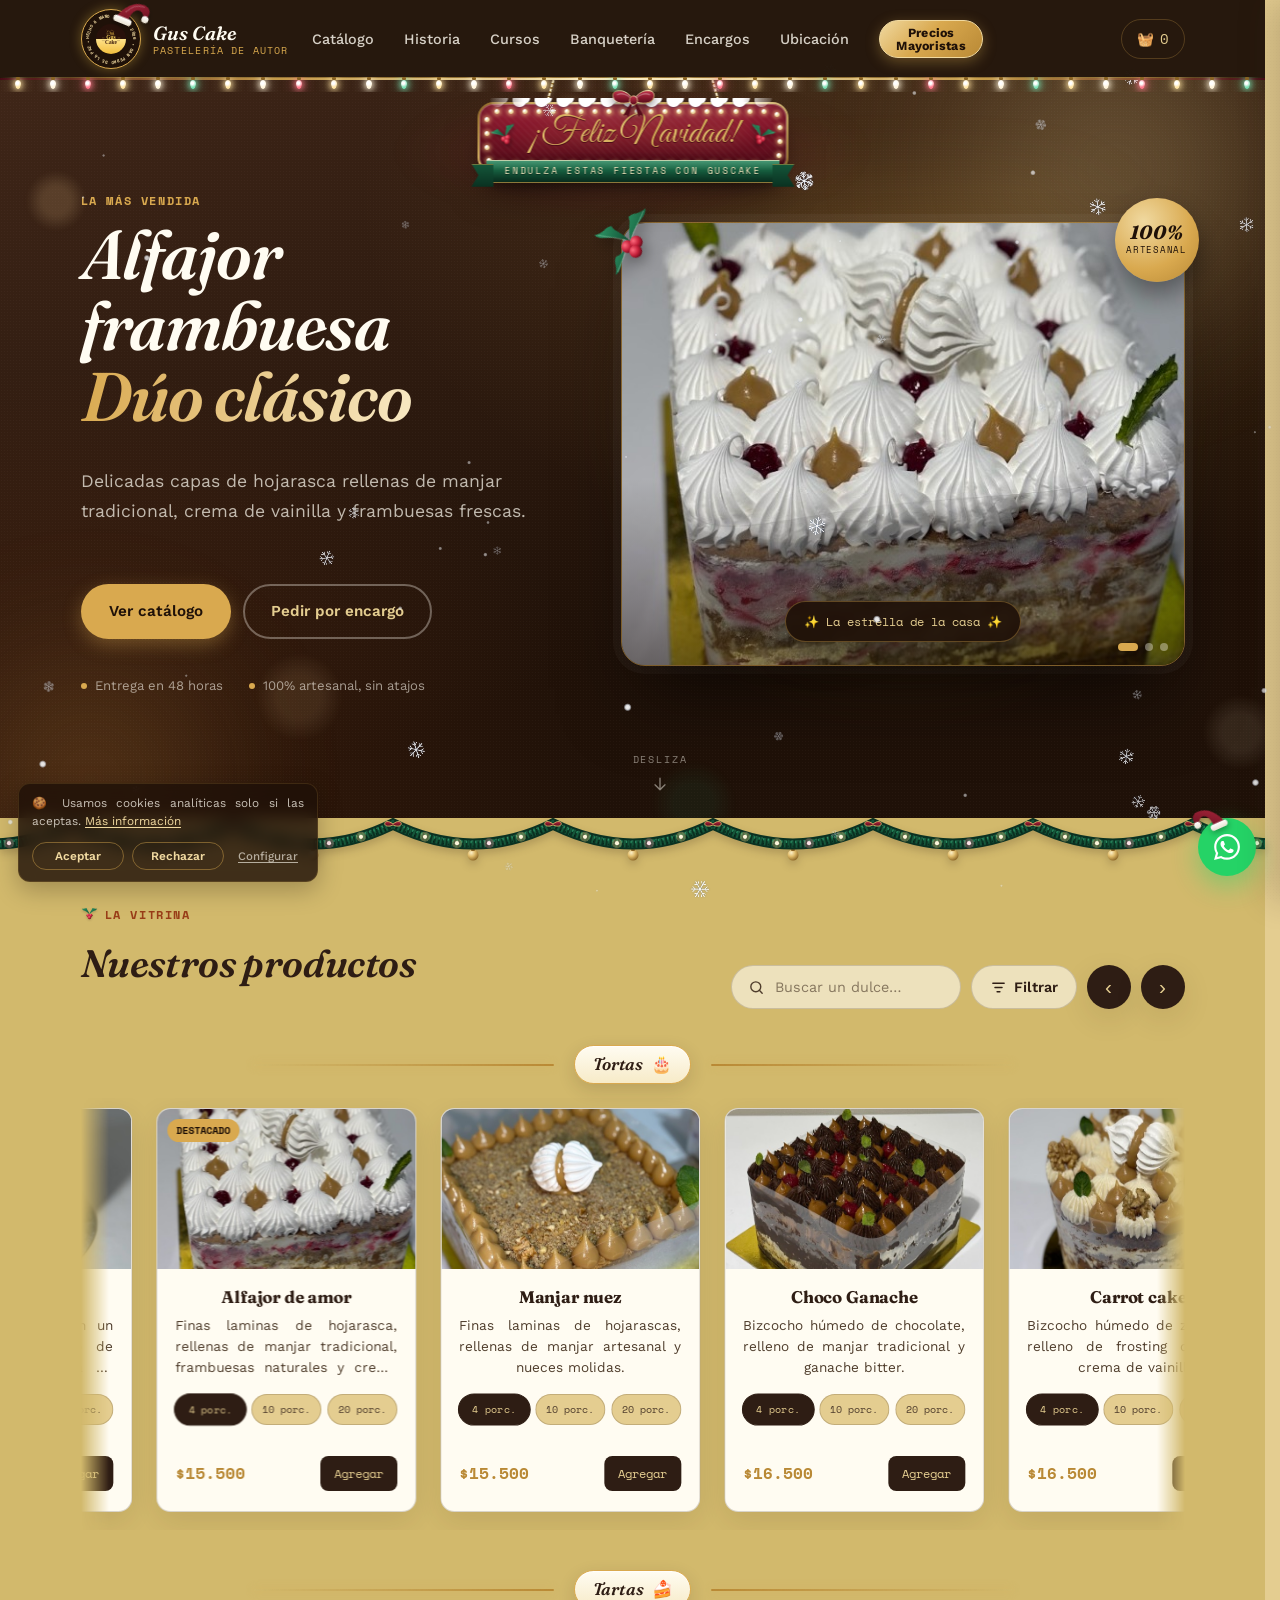
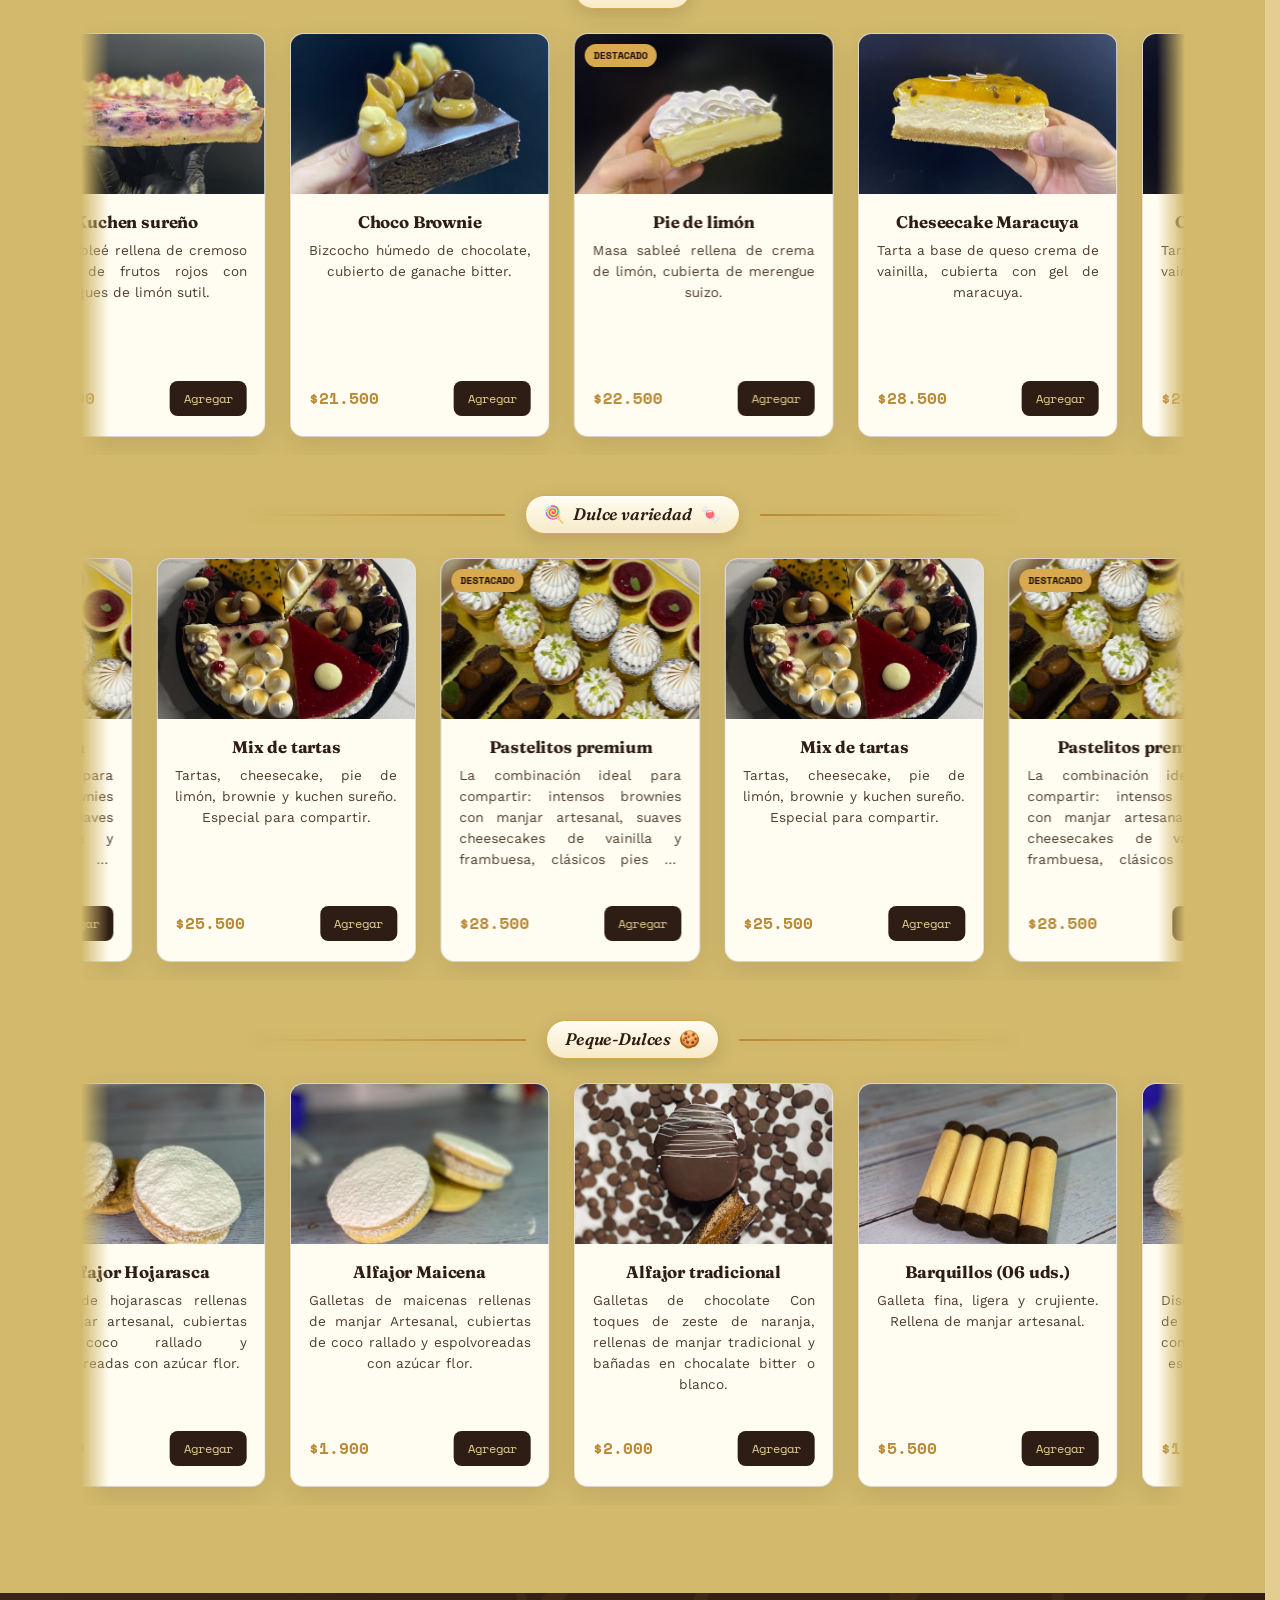
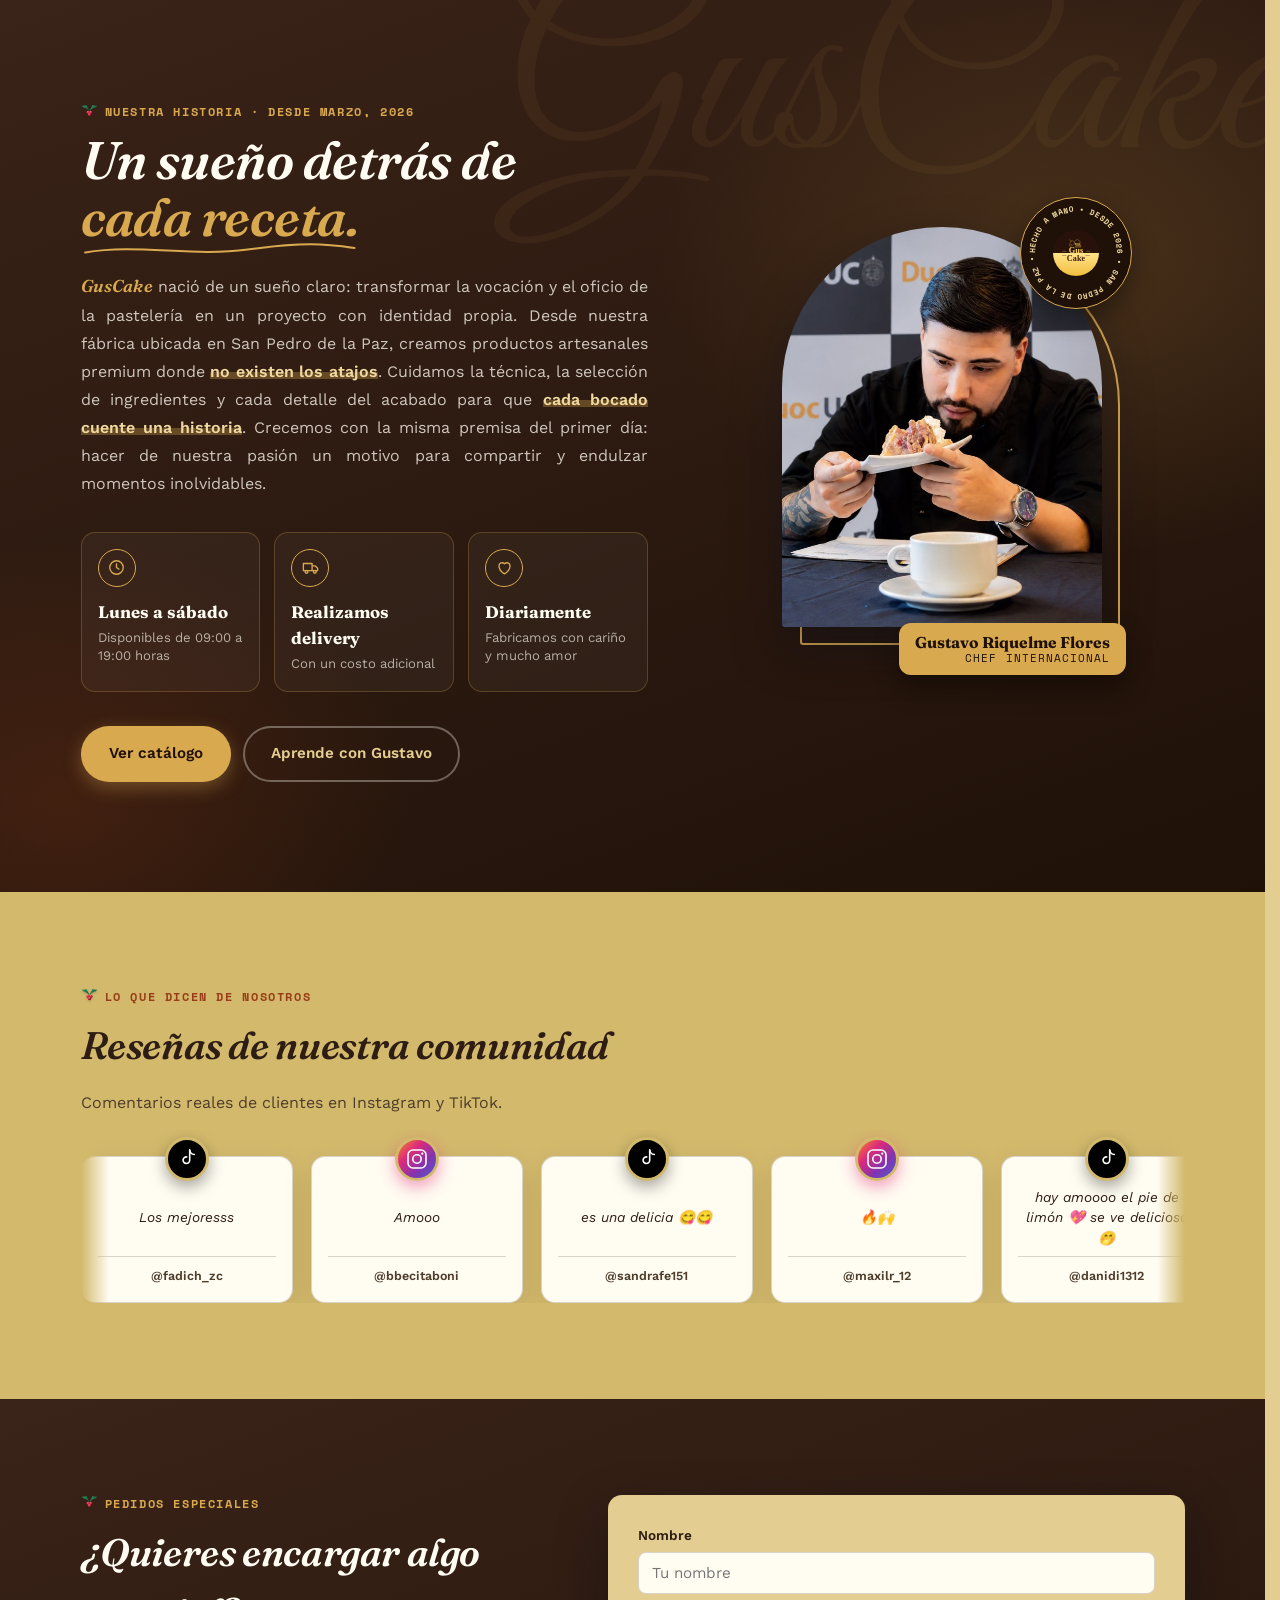
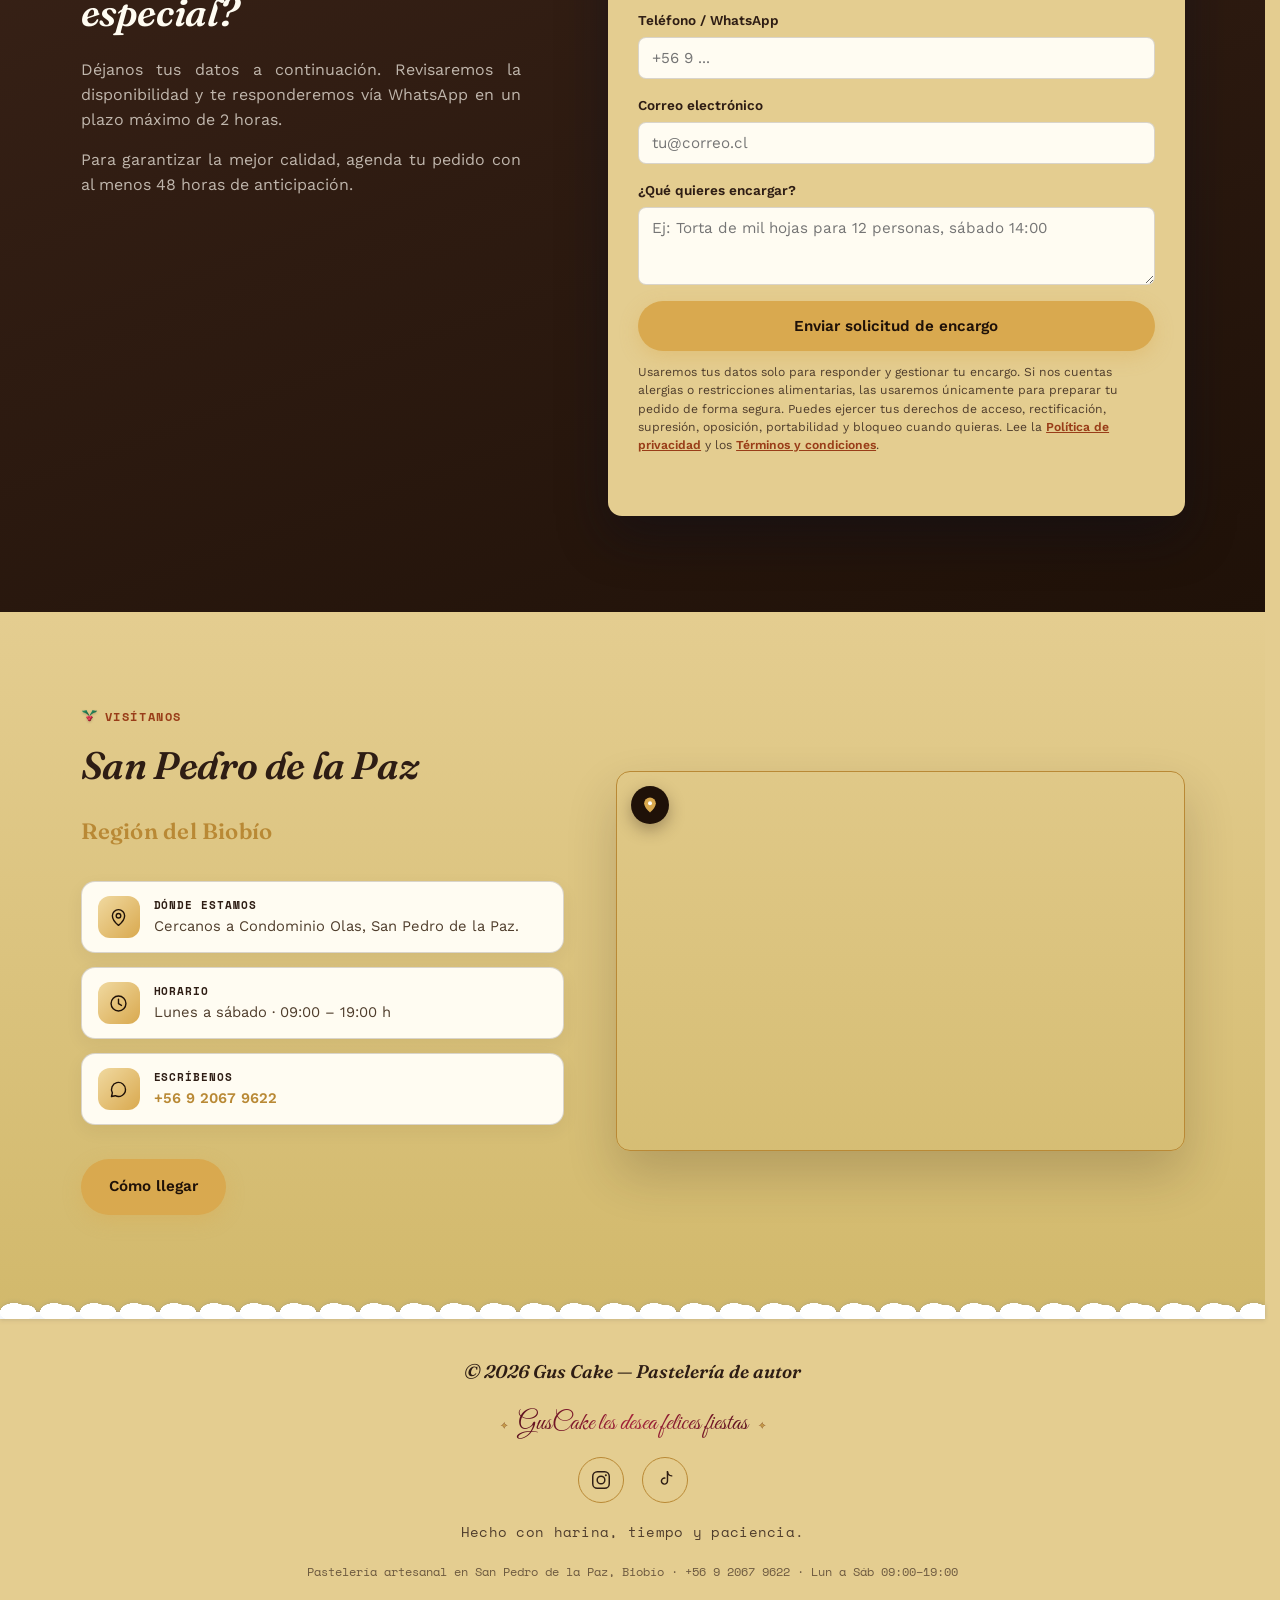
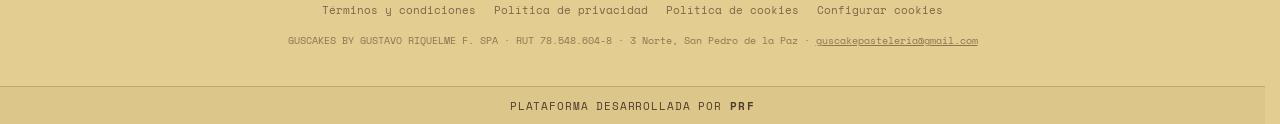
==== commit 89488296: "Act. Terminos" ====
--- a/index.html
+++ b/index.html
@@ -496,11 +496,11 @@
       <a href="cookies.html">Política de cookies</a>
       <button type="button" class="footer-legal-btn" data-cookie-settings>Configurar cookies</button>
     </nav>
-    <p class="footer-id">GUSCAKES BY GUSTAVO RIQUELME F. SPA · RUT 78.548.604-8 · 3 Norte, San Pedro de la Paz · <a href="mailto:guscakepasteleria@gmail.com">guscakepasteleria@gmail.com</a></p>
+    <p class="footer-id"><span class="nw">GUSCAKES BY GUSTAVO RIQUELME F. SPA</span> · <span class="nw">RUT 78.548.604-8</span> · <span class="nw">3 Norte, San Pedro de la Paz</span> · <a href="mailto:guscakepasteleria@gmail.com">guscakepasteleria@gmail.com</a></p>
   </div>
 
   <div class="footer-credit">
-    <span class="footer-author"><strong>PRF</strong></span>
+    <span class="footer-author">Plataforma desarrollada por <strong>PRF</strong></span>
   </div>
 </footer>
 
--- a/style.css
+++ b/style.css
@@ -2949,33 +2949,24 @@
 }
 .footer-author{
   font-family:var(--font-mono);
-  font-size:0.8rem;
-  font-weight:600;
-  letter-spacing:0.1em;
+  font-size:0.66rem;
+  font-weight:400;
+  letter-spacing:0.08em;
   text-transform:uppercase;
   color:var(--espresso-soft);
+  /* Aparece y se atenúa muy lentamente: presente, pero sin llamar la atención */
+  animation:prfFade 7s ease-in-out infinite;
 }
 .footer-author strong{
-  font-family:"Great Vibes", cursive;
-  color:#4A4E53;
-  font-weight:400;
-  font-size:1rem;
-  letter-spacing:0.02em;
-  line-height:1;
-  /* Plata con un destello que recorre las letras */
-  background:linear-gradient(110deg, #33363A 0%, #4A4E53 35%, #B5B9BE 50%, #4A4E53 65%, #33363A 100%);
-  background-size:250% 100%;
-  -webkit-background-clip:text;
-  background-clip:text;
-  -webkit-text-fill-color:transparent;
-  animation:prfShine 3s linear infinite;
-}
-@keyframes prfShine{
-  from{background-position:150% 0;}
-  to{background-position:-50% 0;}
+  font-weight:700;
+  letter-spacing:0.14em;
+}
+@keyframes prfFade{
+  0%, 100%{opacity:0.45;}
+  50%{opacity:0.8;}
 }
 @media (prefers-reduced-motion: reduce){
-  .footer-author strong{animation:none;}
+  .footer-author{animation:none; opacity:0.6;}
 }
 
 @media (max-width:600px){
@@ -3285,46 +3276,46 @@
    Ley 19.628 / Ley 21.719 de Protección de Datos Personales)
    ========================================================== */
 
-/* ---------- Enlaces legales del pie de página ---------- */
+/* ---------- Enlaces legales del pie de página (discretos) ---------- */
 .footer-legal{
   display:flex;
   flex-wrap:wrap;
   justify-content:center;
-  gap:6px 18px;
+  align-items:center;
+  gap:4px 18px;
   font-family:var(--font-mono);
-  font-size:0.74rem;
+  font-size:0.66rem;
   max-width:760px;
-}
+  opacity:0.7;
+  transition:opacity 0.3s var(--ease);
+}
+.footer-legal:hover,
+.footer-legal:focus-within{opacity:1;}
 .footer-legal a,
 .footer-legal-btn{
-  color:var(--espresso);
+  color:var(--espresso-soft);
   text-decoration:none;
-  border-bottom:1px solid var(--line);
-  padding-bottom:1px;
-  transition:color 0.3s var(--ease), border-color 0.3s var(--ease);
-}
-.footer-legal-btn{
+  border:0;
   background:none;
-  border-top:0; border-left:0; border-right:0;
+  padding:2px 0;
   font:inherit;
   cursor:pointer;
+  transition:color 0.3s var(--ease);
 }
 .footer-legal a:hover,
-.footer-legal-btn:hover{
-  color:var(--accent);
-  border-bottom-color:var(--accent);
-}
+.footer-legal-btn:hover{color:var(--espresso); text-decoration:underline; text-underline-offset:3px;}
 .footer-legal a:focus-visible,
-.footer-legal-btn:focus-visible{outline:2px solid var(--accent); outline-offset:3px;}
+.footer-legal-btn:focus-visible{outline:1px dotted var(--espresso-soft); outline-offset:2px; border-radius:2px;}
 .footer-id{
   margin:-6px 0 0;
   font-family:var(--font-mono);
-  font-size:0.7rem;
+  font-size:0.64rem;
   line-height:1.7;
   color:var(--espresso-soft);
-  opacity:0.8;
+  opacity:0.6;
 }
 .footer-id a{color:inherit;}
+.footer-id .nw{white-space:nowrap;}
 
 /* ---------- Avisos breves junto a formularios, boleta y cursos ---------- */
 .form-legal{
@@ -3355,39 +3346,63 @@
 }
 
 /* ---------- Banner de cookies ---------- */
+/* Discreto: tarjeta pequeña y translúcida en la esquina, aparece con un
+   fundido suave un momento después de cargar la página. */
 .cookie-banner{
   position:fixed;
-  left:24px;
-  bottom:24px;
+  left:18px;
+  bottom:18px;
   z-index:120;
-  width:min(460px, calc(100vw - 48px));
-  padding:22px 22px 18px;
-  border-radius:var(--radius);
-  background:var(--navy-deep);
-  color:rgba(246,241,231,0.85);
-  border:1px solid var(--line-navy);
-  box-shadow:var(--shadow-navy);
-  animation:cookieIn 0.5s var(--ease) both;
+  width:min(300px, calc(100vw - 36px));
+  padding:11px 13px 10px;
+  border-radius:12px;
+  background:rgba(31,17,8,0.82);
+  backdrop-filter:blur(8px);
+  -webkit-backdrop-filter:blur(8px);
+  color:rgba(246,241,231,0.78);
+  border:1px solid rgba(217,169,79,0.16);
+  box-shadow:0 8px 24px rgba(10,6,3,0.25);
+  animation:cookieIn 0.6s var(--ease) 1.2s both;
 }
 @keyframes cookieIn{
-  from{opacity:0; transform:translateY(16px);}
+  from{opacity:0; transform:translateY(8px);}
   to{opacity:1; transform:translateY(0);}
 }
-.cookie-banner-title{
-  margin:0 0 6px;
-  font-family:var(--font-display);
-  font-style:italic;
-  font-weight:600;
-  font-size:1.15rem;
-  color:var(--white);
-}
 .cookie-banner-text{
-  margin:0 0 16px;
-  font-size:0.84rem;
-  line-height:1.55;
-}
-.cookie-banner-text a{color:var(--gold); font-weight:600;}
-.cookie-banner-actions,
+  margin:0 0 10px;
+  font-size:0.74rem;
+  line-height:1.5;
+  text-align:justify;
+  text-justify:inter-word;
+  hyphens:auto;
+  -webkit-hyphens:auto;
+}
+.cookie-banner-text strong{color:var(--gold-pale); font-weight:600;}
+.cookie-banner-text a{color:var(--gold-pale); text-decoration:underline; text-underline-offset:2px;}
+.cookie-banner-actions{
+  display:flex;
+  gap:8px;
+  align-items:center;
+}
+.cookie-banner .cookie-btn--mini{
+  flex:1;
+  padding:6px 12px;
+  font-size:0.74rem;
+  background:transparent;
+  color:var(--gold-pale);
+  border:1px solid rgba(217,169,79,0.45);
+}
+.cookie-banner .cookie-btn--mini:hover{background:var(--gold); color:var(--navy-deep); border-color:var(--gold);}
+.cookie-banner .cookie-btn--text{
+  padding:6px 4px;
+  font-size:0.72rem;
+  font-weight:500;
+  background:none;
+  color:rgba(246,241,231,0.65);
+  text-decoration:underline;
+  text-underline-offset:2px;
+}
+.cookie-banner .cookie-btn--text:hover{color:var(--gold-pale);}
 .cookie-modal-actions{
   display:flex;
   flex-wrap:wrap;
@@ -3507,8 +3522,7 @@
 .cookie-modal-foot a{color:var(--gold);}
 
 @media (max-width:600px){
-  .cookie-banner{left:12px; right:12px; bottom:12px; width:auto; padding:18px 16px 14px;}
-  .cookie-banner-actions .cookie-btn--solid{flex:1;}
+  .cookie-banner{left:10px; right:84px; bottom:10px; width:auto;}
   .cookie-modal-actions .cookie-btn{flex:1 1 100%;}
 }
 @media (prefers-reduced-motion: reduce){
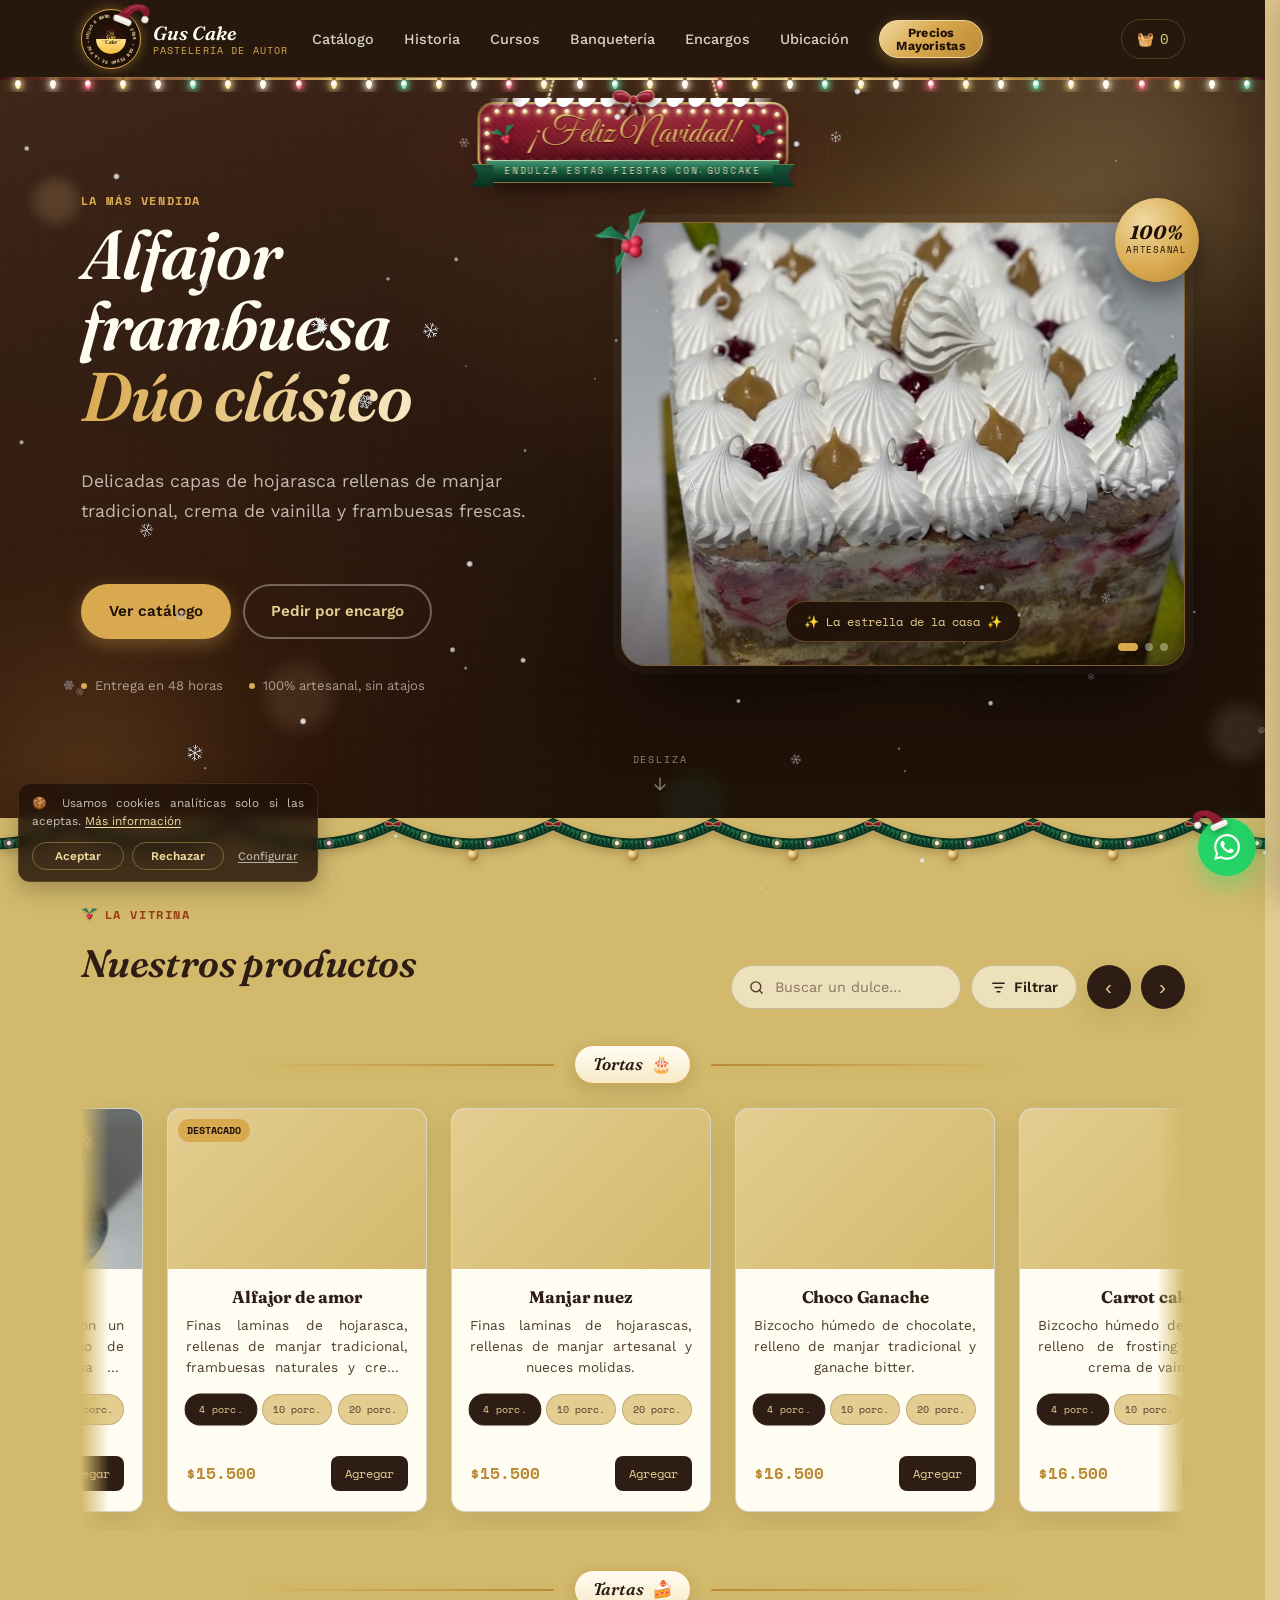
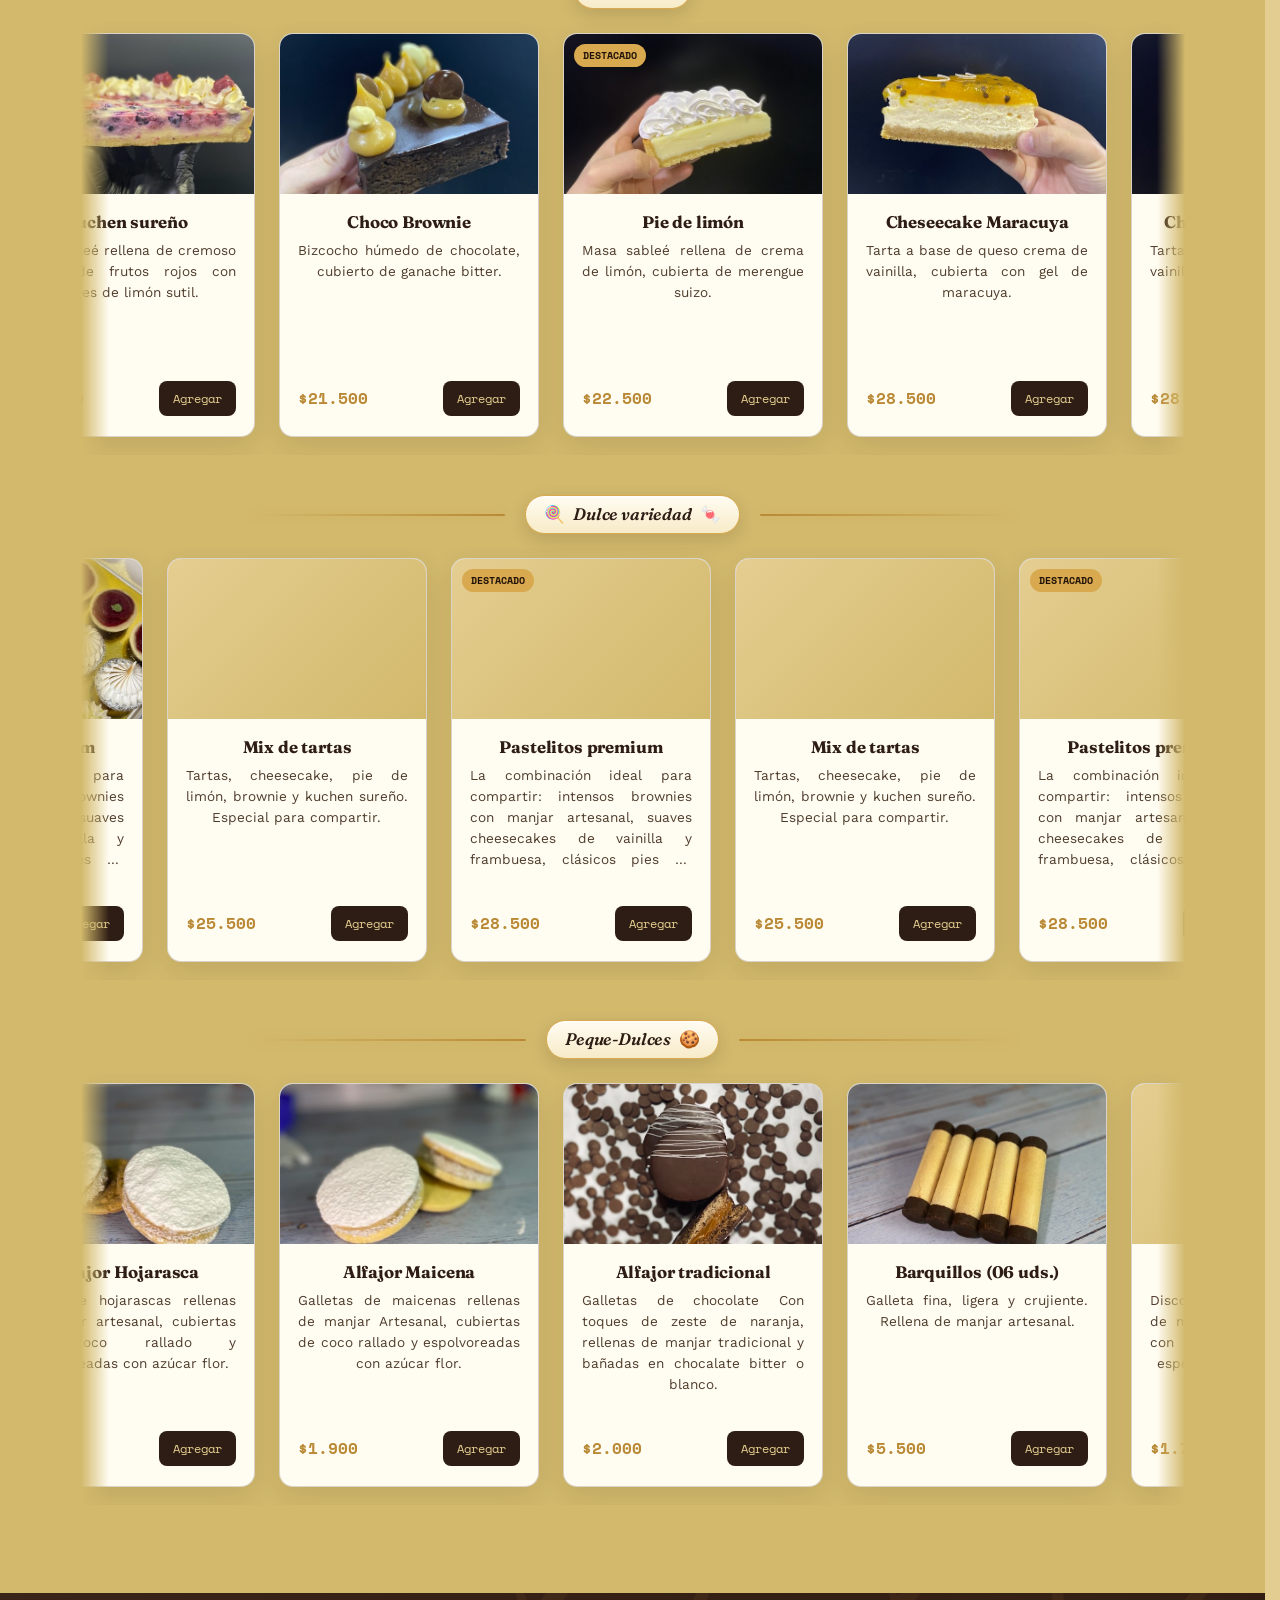
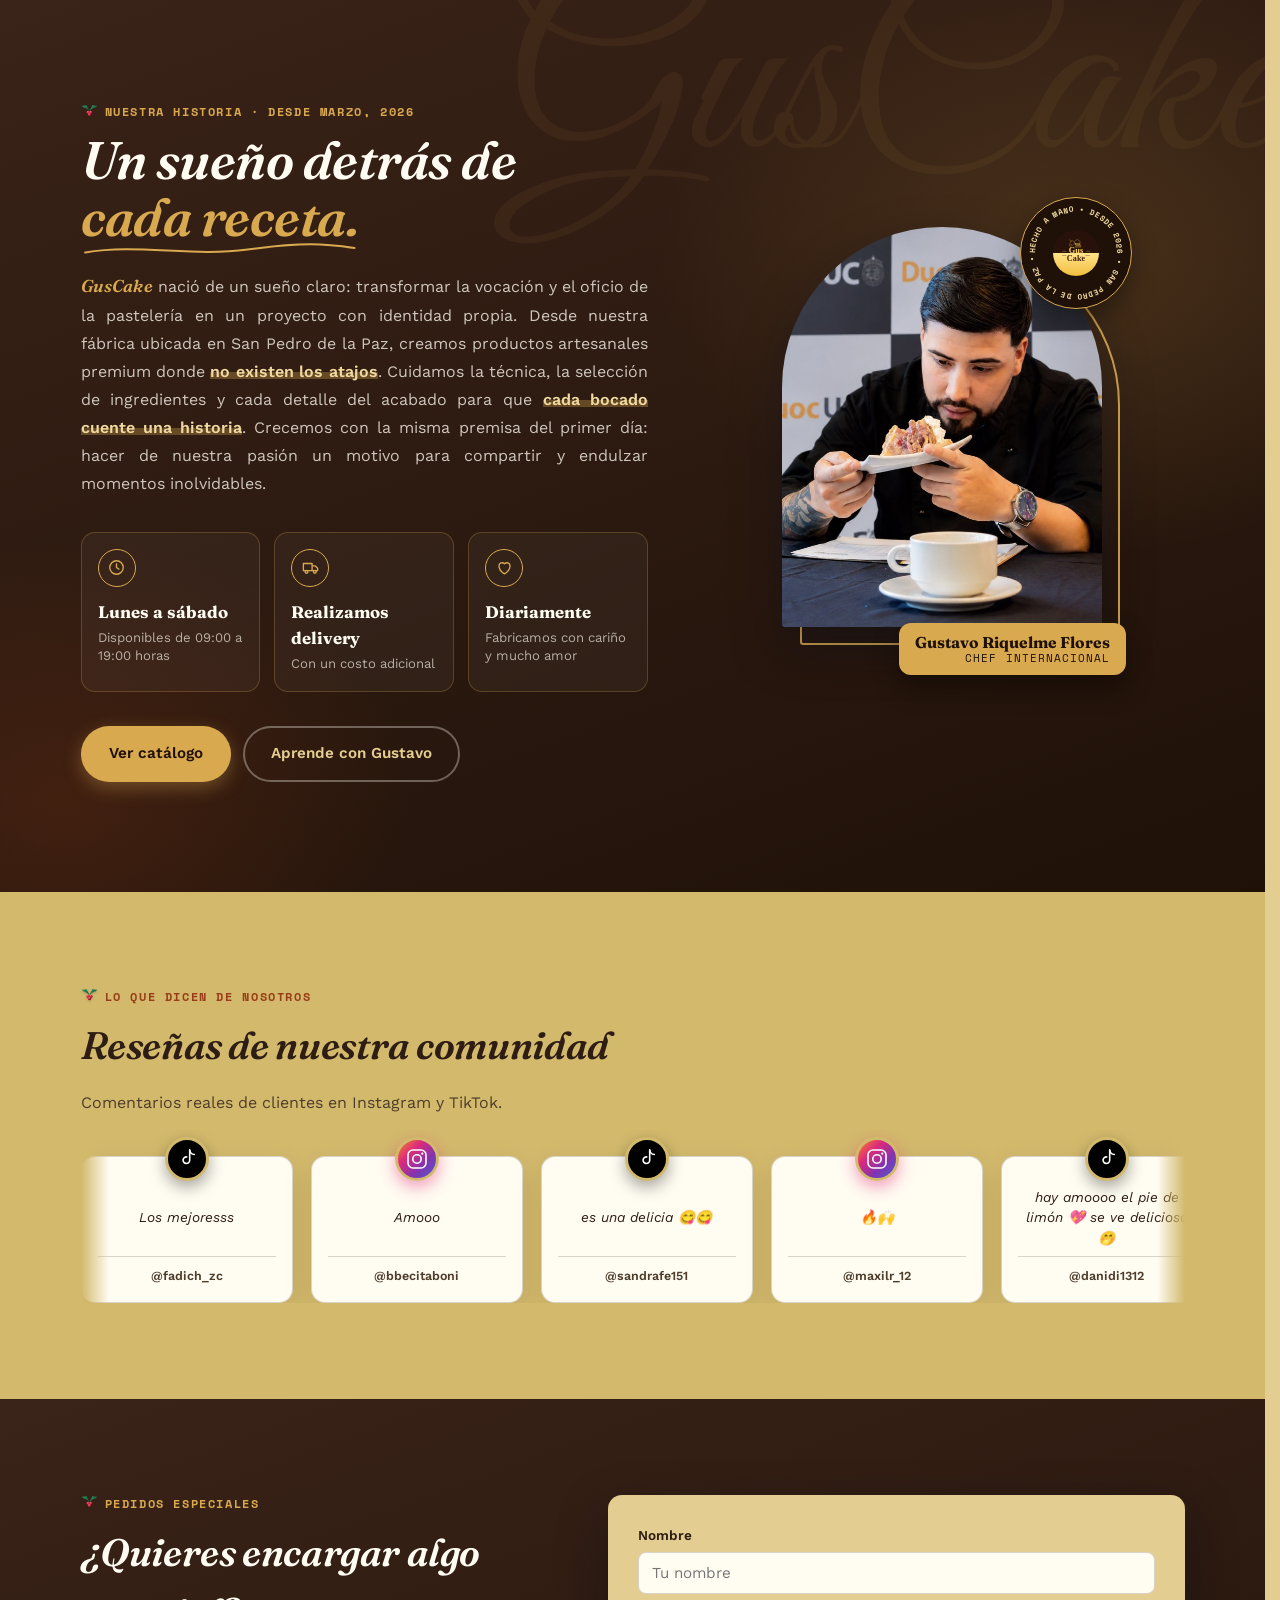
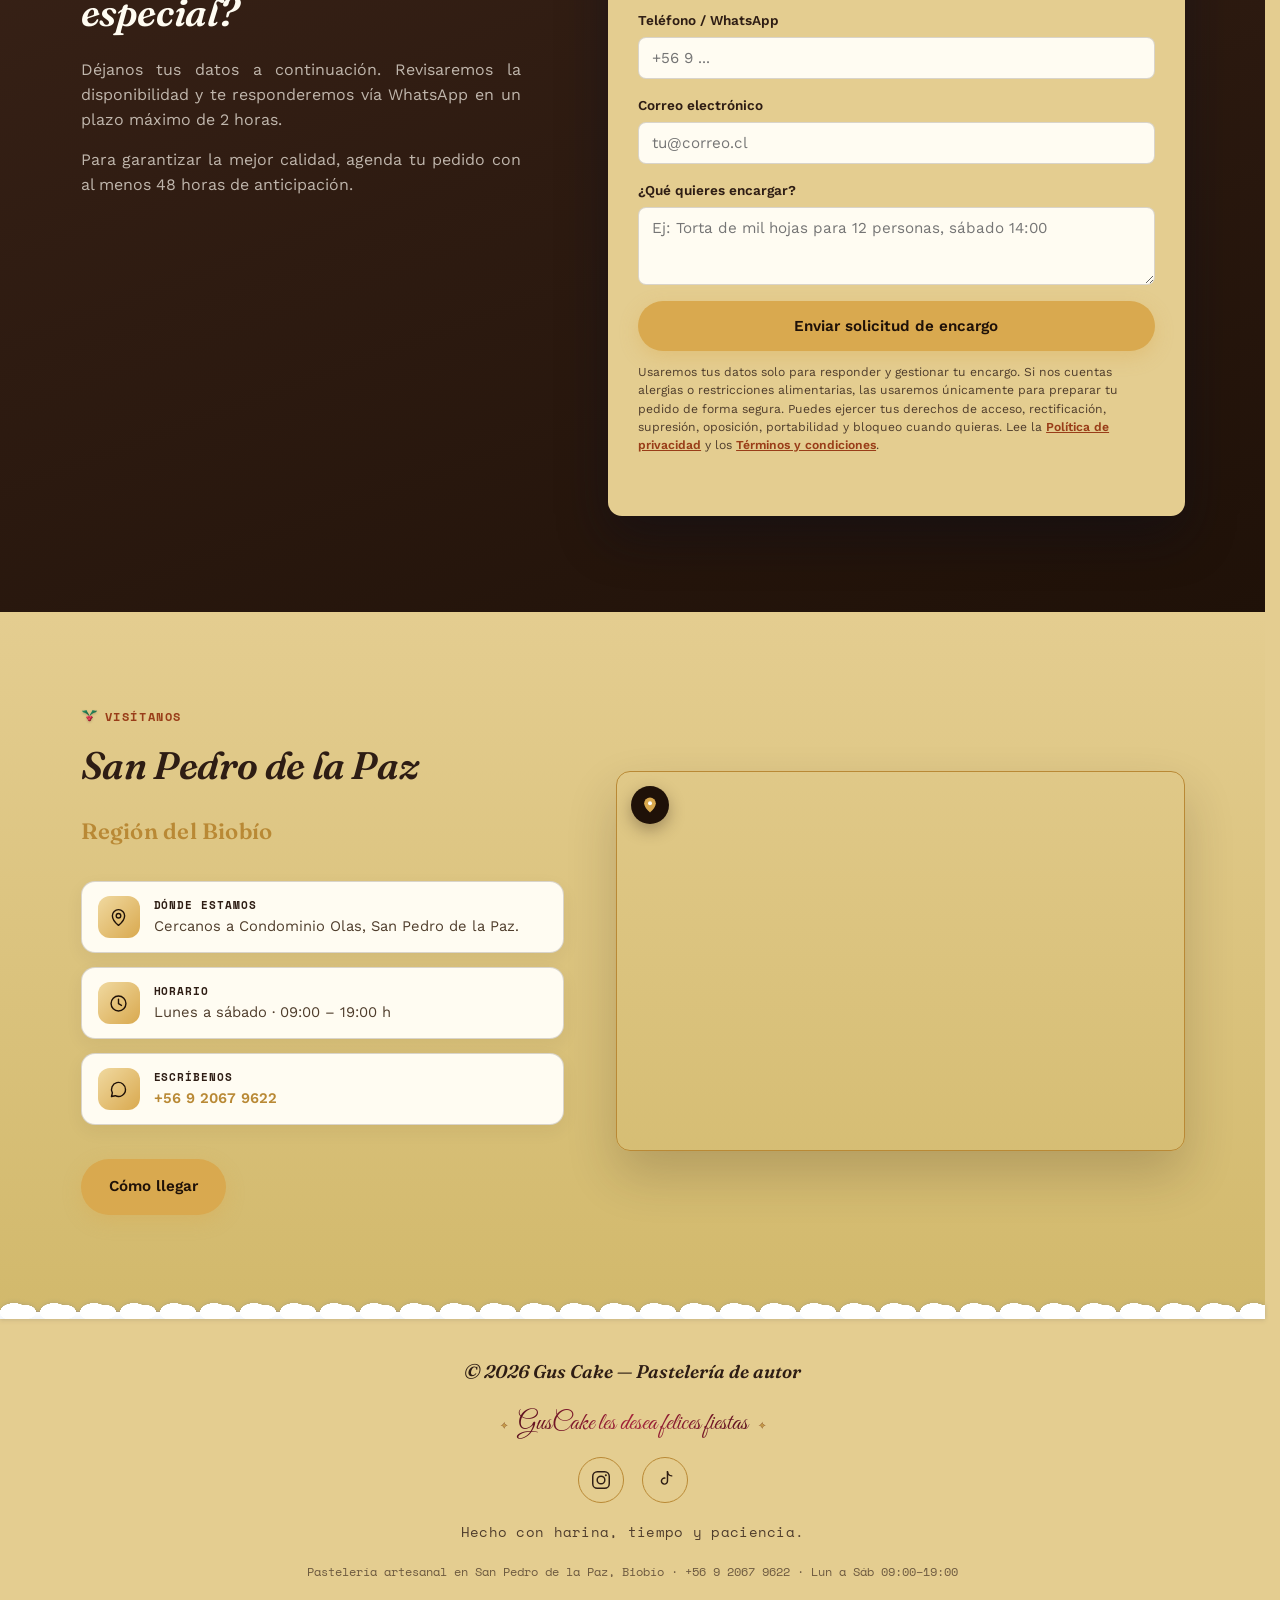
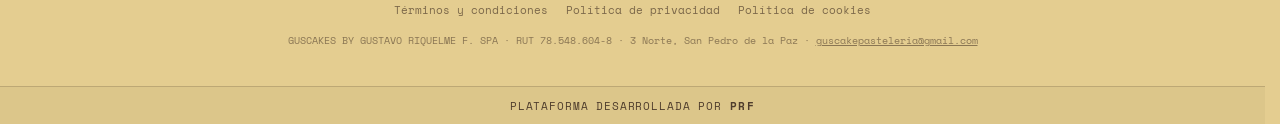
==== commit 13fe1782: "Act. Politicas" ====
--- a/index.html
+++ b/index.html
@@ -494,7 +494,6 @@
       <a href="terminos.html">Términos y condiciones</a>
       <a href="privacidad.html">Política de privacidad</a>
       <a href="cookies.html">Política de cookies</a>
-      <button type="button" class="footer-legal-btn" data-cookie-settings>Configurar cookies</button>
     </nav>
     <p class="footer-id"><span class="nw">GUSCAKES BY GUSTAVO RIQUELME F. SPA</span> · <span class="nw">RUT 78.548.604-8</span> · <span class="nw">3 Norte, San Pedro de la Paz</span> · <a href="mailto:guscakepasteleria@gmail.com">guscakepasteleria@gmail.com</a></p>
   </div>
--- a/style.css
+++ b/style.css
@@ -3523,7 +3523,9 @@
 
 @media (max-width:600px){
   .cookie-banner{left:10px; right:84px; bottom:10px; width:auto;}
-  .cookie-modal-actions .cookie-btn{flex:1 1 100%;}
+  .cookie-modal{padding:16px;}
+  .cookie-modal-card{max-height:80vh; max-height:80dvh; padding:24px 18px 18px;}
+  .cookie-modal-actions .cookie-btn{flex:1 1 auto; padding:9px 12px; font-size:0.8rem;}
 }
 @media (prefers-reduced-motion: reduce){
   .cookie-banner{animation:none;}
@@ -3550,8 +3552,8 @@
   display:flex;
   flex-direction:column;
   width:min(900px, 100%);
-  max-height:calc(100vh - 48px);
-  max-height:calc(100dvh - 48px);
+  max-height:min(86vh, 900px);
+  max-height:min(86dvh, 900px);
   border-radius:var(--radius);
   background:var(--white);
   box-shadow:0 30px 70px rgba(31,17,8,0.45);
@@ -3629,15 +3631,27 @@
 }
 .legal-modal-ok{padding:10px 22px; font-size:0.88rem;}
 
+/* Tablets: ventana flotante más angosta y baja */
+@media (max-width:1024px){
+  .legal-modal{padding:32px;}
+  .legal-modal-card{width:min(720px, 100%); max-height:80vh; max-height:80dvh;}
+}
+/* Celulares: sigue siendo una ventana flotante, con margen alrededor */
 @media (max-width:600px){
-  .legal-modal{padding:0; align-items:flex-end;}
+  .legal-modal{padding:16px; align-items:center;}
   .legal-modal-card{
-    max-height:92vh;
-    max-height:92dvh;
-    border-radius:var(--radius) var(--radius) 0 0;
+    width:100%;
+    max-height:78vh;
+    max-height:78dvh;
+    border-radius:var(--radius);
   }
-  .legal-modal-head{padding:18px 18px 14px;}
-  .legal-modal-foot{padding:12px 18px;}
+  .legal-modal-head{padding:16px 16px 12px;}
+  .legal-modal-head > div{padding:0 36px;}
+  .legal-modal-close{top:12px; right:12px; width:32px; height:32px;}
+  .legal-modal-title{font-size:1.3rem;}
+  .legal-modal-meta{font-size:0.62rem;}
+  .legal-doc.legal-doc--modal{padding:20px 16px 22px;}
+  .legal-modal-foot{padding:10px 16px;}
 }
 @media (prefers-reduced-motion: reduce){
   .legal-modal, .legal-modal-card{animation:none;}
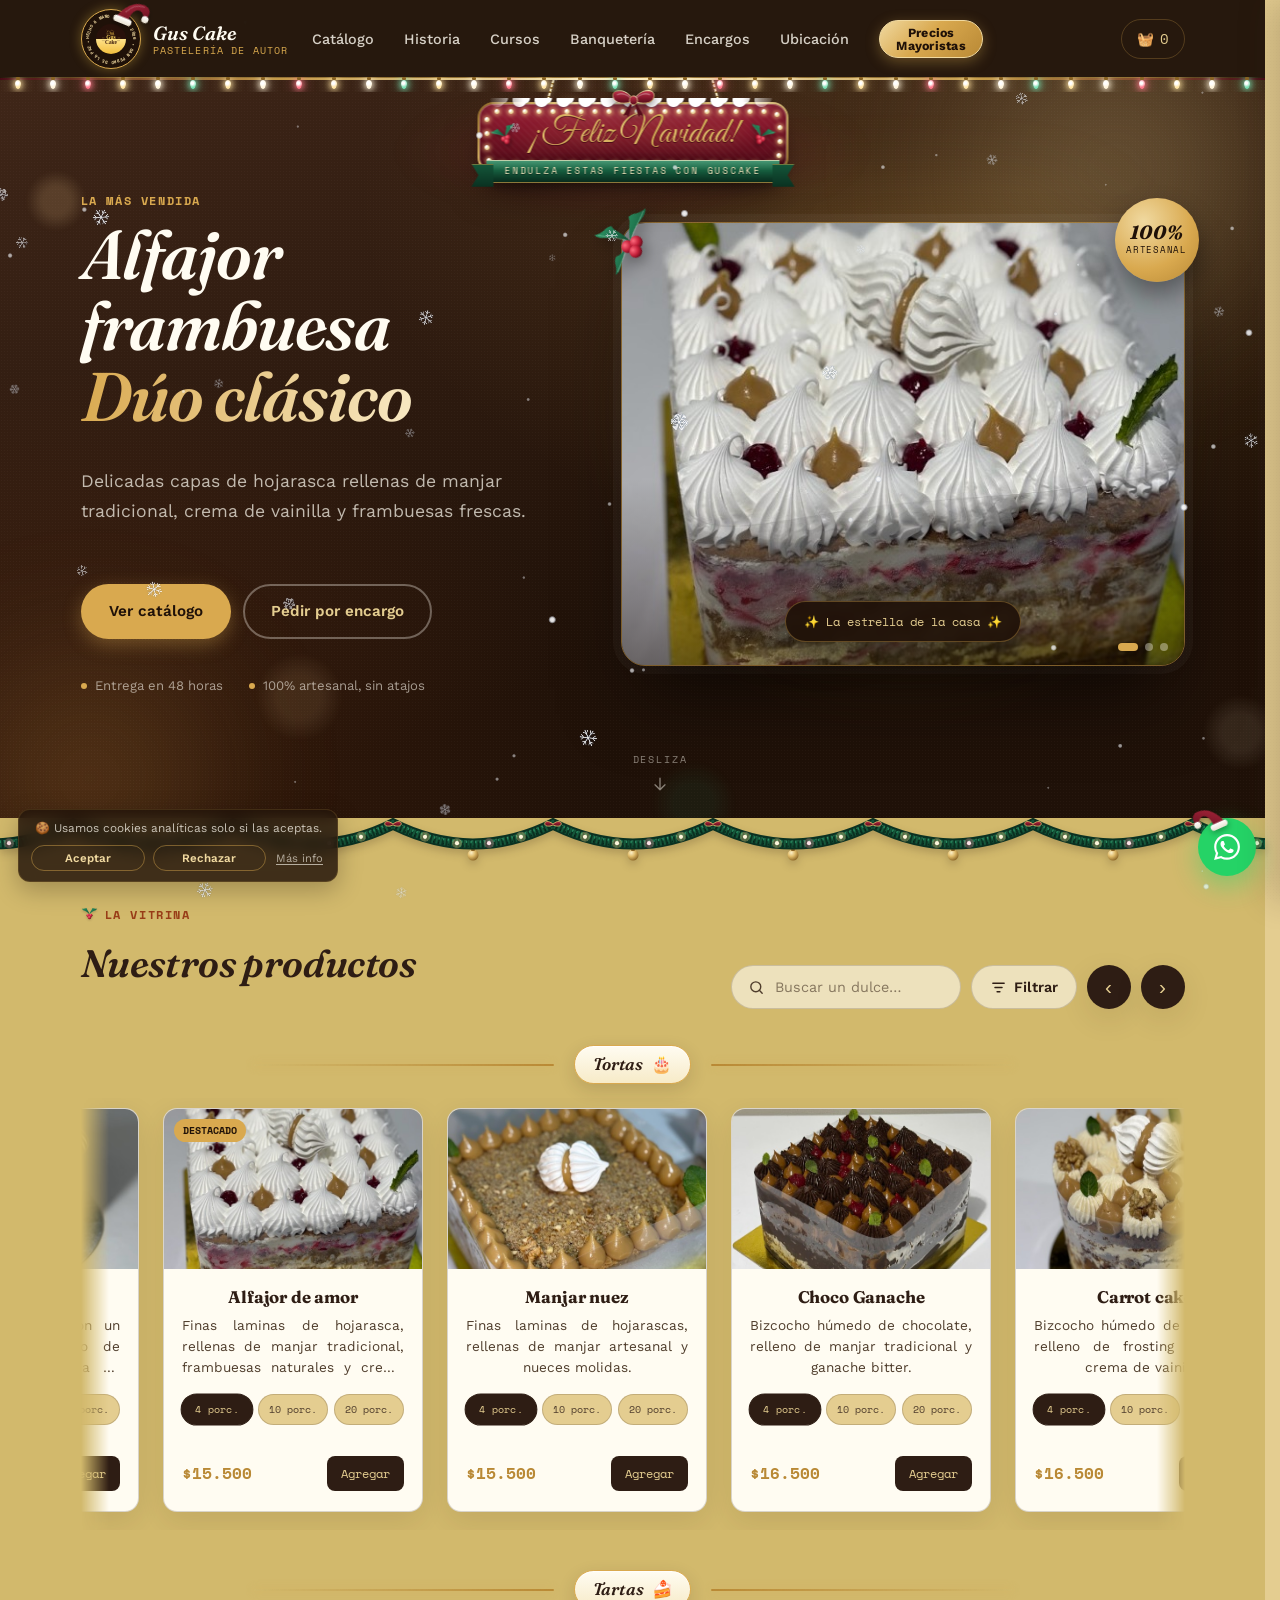
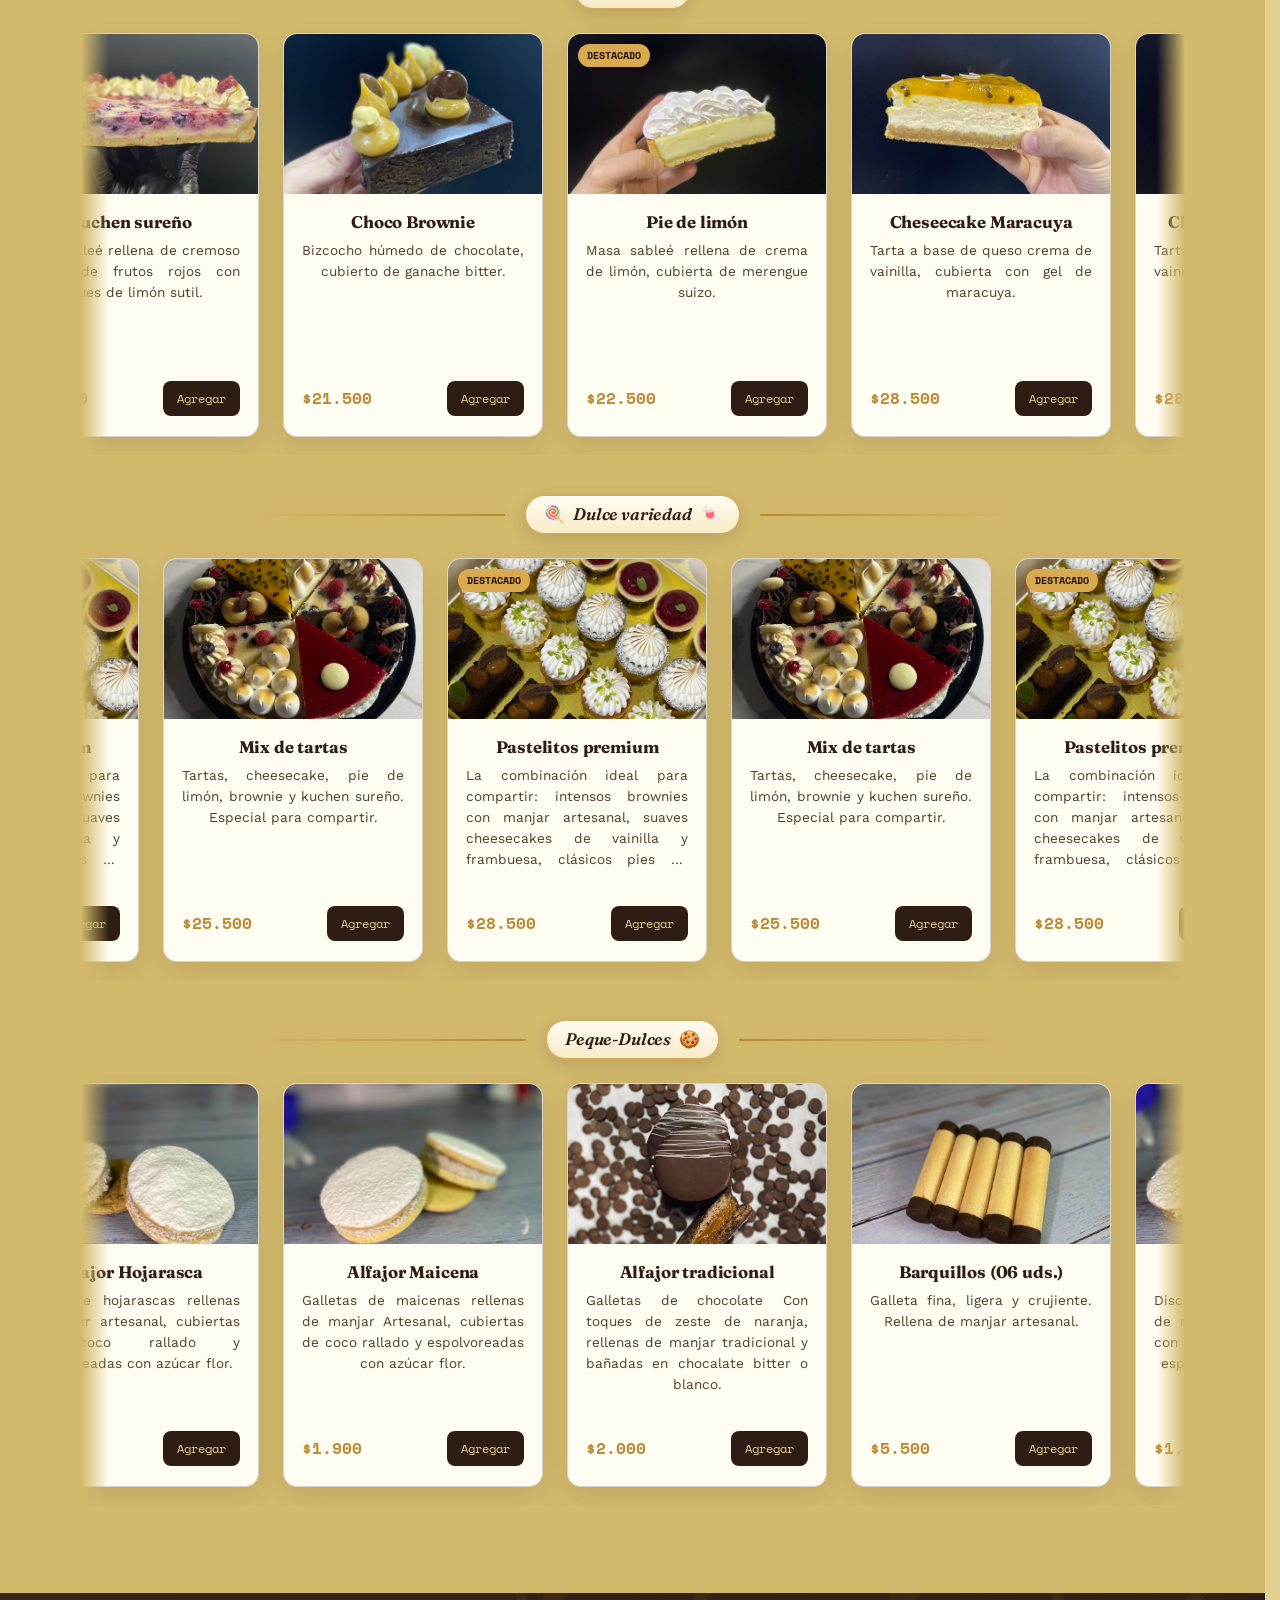
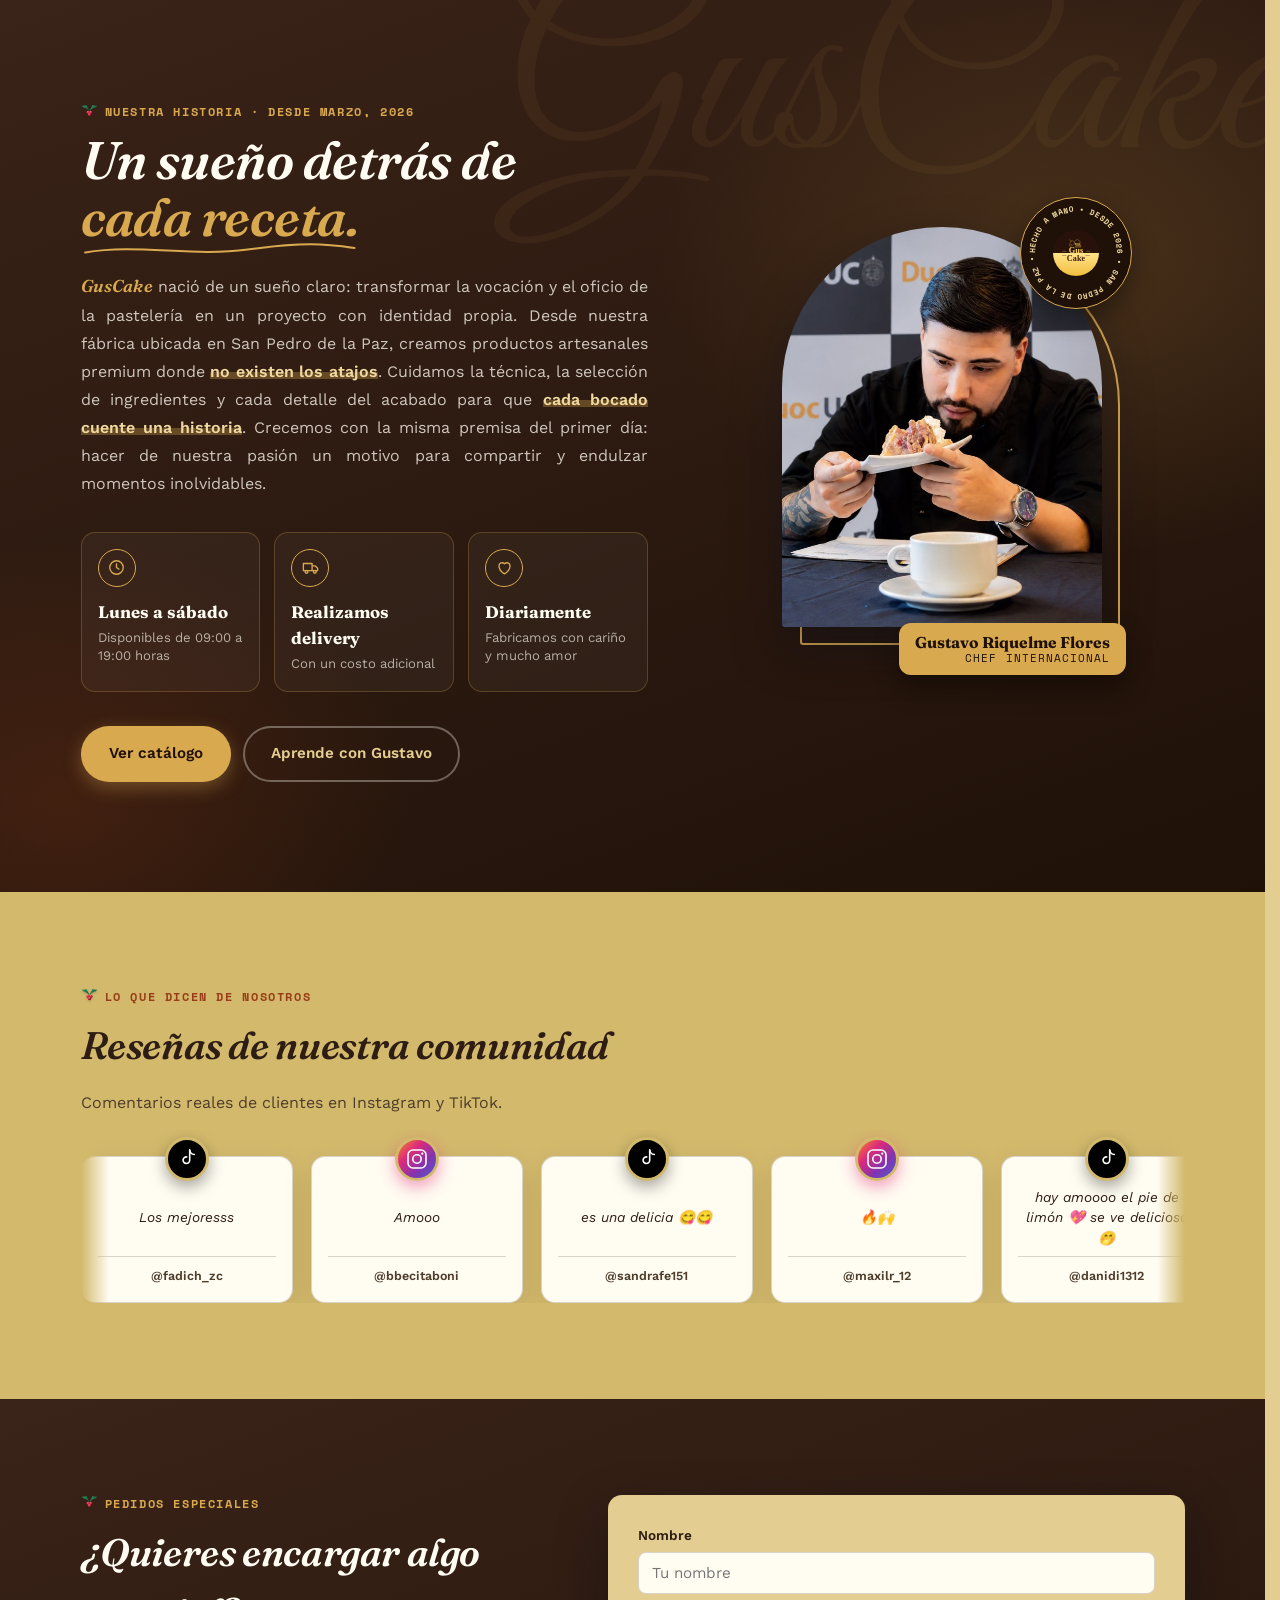
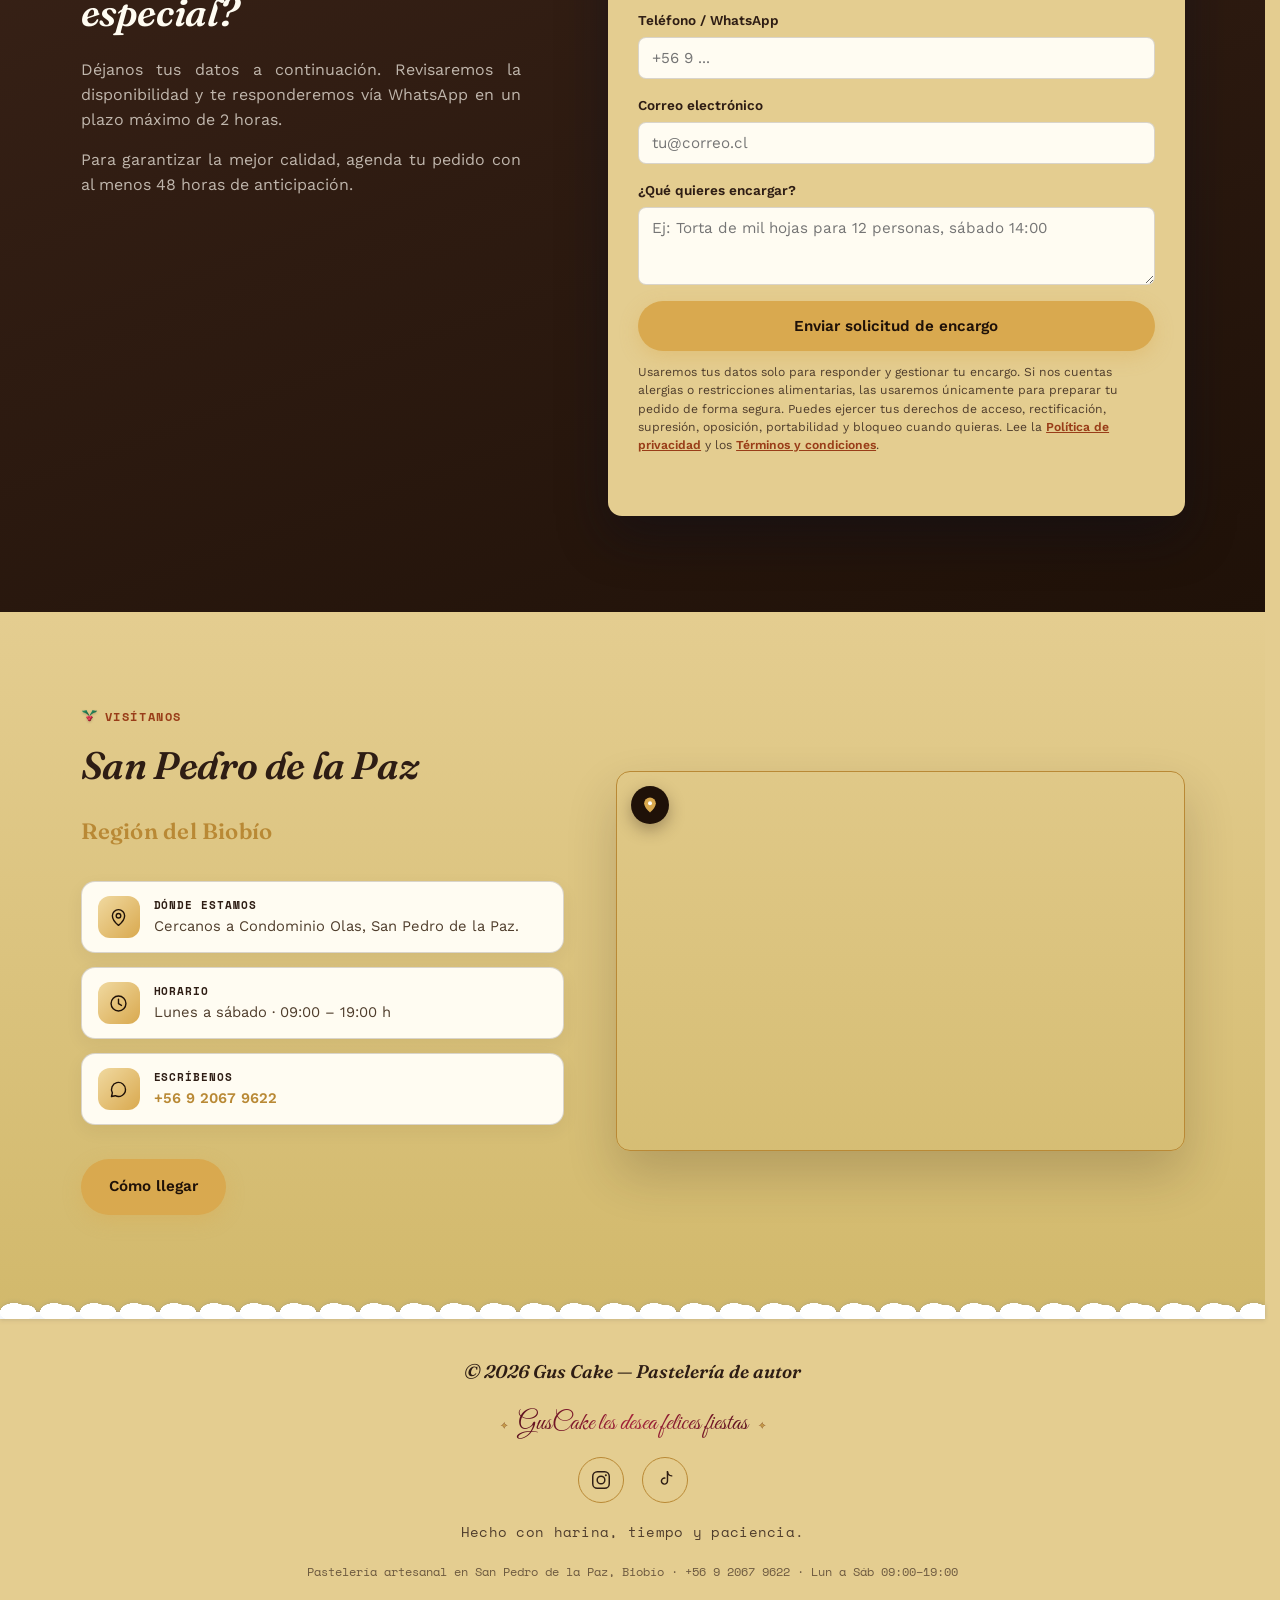
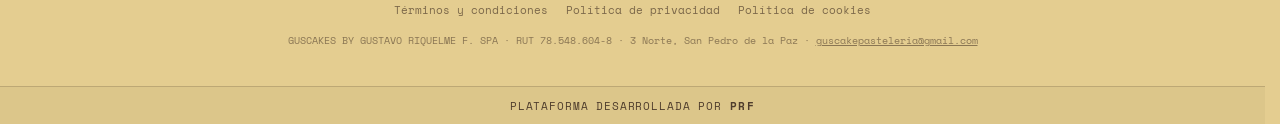
==== commit 8cd3438f: "Terminos acotados" ====
--- a/index.html
+++ b/index.html
@@ -515,7 +515,7 @@
     <span id="cartTotal">$0</span>
   </div>
   <!-- Información previa a la compra (Ley 19.496 art. 12 A y Reglamento de Comercio Electrónico) -->
-  <p class="cart-legal">Precios en pesos chilenos con impuestos incluidos. El costo de delivery es adicional y te lo informaremos, junto con el total a pagar, antes de confirmar el pedido. Productos perecibles y hechos a pedido: no aplica el derecho a retracto, pero sí la garantía legal. Si cancelas un pedido ya pagado, GusCake retiene el 15% y devuelve el 85%. Al continuar aceptas los <a href="terminos.html">Términos y condiciones</a> y la <a href="privacidad.html">Política de privacidad</a>.</p>
+  <p class="cart-legal">Impuestos incluidos. Delivery aparte. Sin retracto por ser perecible. Si cancelas, devolvemos el 85%. <a href="terminos.html">Términos</a> · <a href="privacidad.html">Privacidad</a></p>
   <button class="btn btn-primary cart-checkout" id="cartCheckout">Confirmar por WhatsApp</button>
 </aside>
 <div class="cart-overlay" id="cartOverlay"></div>
--- a/style.css
+++ b/style.css
@@ -1861,6 +1861,11 @@
   color:var(--cream);
   transform:scale(1.04);
 }
+/* Fila de la "Porción", debajo de los tamaños de torta entera. Usa la misma
+   grilla de 3 columnas que la fila de arriba y se ubica en la del medio, así el
+   botón queda exactamente del mismo tamaño que "4 porc.", "10 porc." y "20 porc.". */
+.price-options--slice{grid-auto-flow:row; grid-template-columns:repeat(3, 1fr); margin-top:-4px;}
+.price-options--slice .price-chip{grid-column:2;}
 .cart-item-label{
   font-weight:400;
   color:var(--espresso-soft);
@@ -3353,8 +3358,8 @@
   left:18px;
   bottom:18px;
   z-index:120;
-  width:min(300px, calc(100vw - 36px));
-  padding:11px 13px 10px;
+  width:min(320px, calc(100vw - 36px));
+  padding:10px 12px 9px;
   border-radius:12px;
   background:rgba(31,17,8,0.82);
   backdrop-filter:blur(8px);
@@ -3369,16 +3374,11 @@
   to{opacity:1; transform:translateY(0);}
 }
 .cookie-banner-text{
-  margin:0 0 10px;
+  margin:0 0 8px;
   font-size:0.74rem;
-  line-height:1.5;
-  text-align:justify;
-  text-justify:inter-word;
-  hyphens:auto;
-  -webkit-hyphens:auto;
-}
-.cookie-banner-text strong{color:var(--gold-pale); font-weight:600;}
-.cookie-banner-text a{color:var(--gold-pale); text-decoration:underline; text-underline-offset:2px;}
+  line-height:1.4;
+  text-align:center;
+}
 .cookie-banner-actions{
   display:flex;
   gap:8px;
@@ -3386,23 +3386,23 @@
 }
 .cookie-banner .cookie-btn--mini{
   flex:1;
-  padding:6px 12px;
-  font-size:0.74rem;
+  padding:5px 10px;
+  font-size:0.72rem;
   background:transparent;
   color:var(--gold-pale);
   border:1px solid rgba(217,169,79,0.45);
 }
 .cookie-banner .cookie-btn--mini:hover{background:var(--gold); color:var(--navy-deep); border-color:var(--gold);}
-.cookie-banner .cookie-btn--text{
-  padding:6px 4px;
-  font-size:0.72rem;
-  font-weight:500;
-  background:none;
+.cookie-banner-more{
+  flex:none;
+  padding:5px 2px;
+  font-size:0.7rem;
   color:rgba(246,241,231,0.65);
   text-decoration:underline;
   text-underline-offset:2px;
-}
-.cookie-banner .cookie-btn--text:hover{color:var(--gold-pale);}
+  white-space:nowrap;
+}
+.cookie-banner-more:hover{color:var(--gold-pale);}
 .cookie-modal-actions{
   display:flex;
   flex-wrap:wrap;
@@ -3522,7 +3522,13 @@
 .cookie-modal-foot a{color:var(--gold);}
 
 @media (max-width:600px){
-  .cookie-banner{left:10px; right:84px; bottom:10px; width:auto;}
+  /* Celulares: al lado del botón de WhatsApp (derecha: 16px + 52px + 10px de
+     separación), alineado con su borde inferior. */
+  .cookie-banner{left:10px; right:78px; bottom:16px; width:auto; max-width:none; margin:0; padding:8px 10px 7px;}
+  .cookie-banner-text{font-size:0.66rem; margin-bottom:6px;}
+  .cookie-banner-actions{gap:6px;}
+  .cookie-banner .cookie-btn--mini{padding:4px 6px; font-size:0.66rem;}
+  .cookie-banner-more{font-size:0.64rem;}
   .cookie-modal{padding:16px;}
   .cookie-modal-card{max-height:80vh; max-height:80dvh; padding:24px 18px 18px;}
   .cookie-modal-actions .cookie-btn{flex:1 1 auto; padding:9px 12px; font-size:0.8rem;}
@@ -3675,3 +3681,10 @@
 .legal-modal-head{position:relative; justify-content:center; text-align:center;}
 .legal-modal-head > div{padding:0 44px;}
 .legal-modal-close{position:absolute; top:18px; right:18px;}
+/* Celulares angostos (≤380px): letra un poco menor para que el aviso quepa en una línea */
+@media (max-width:380px){
+  .cookie-banner{padding:7px 8px 6px;}
+  .cookie-banner-text{font-size:0.6rem; letter-spacing:-0.01em;}
+  .cookie-banner .cookie-btn--mini{font-size:0.62rem;}
+  .cookie-banner-more{font-size:0.6rem;}
+}
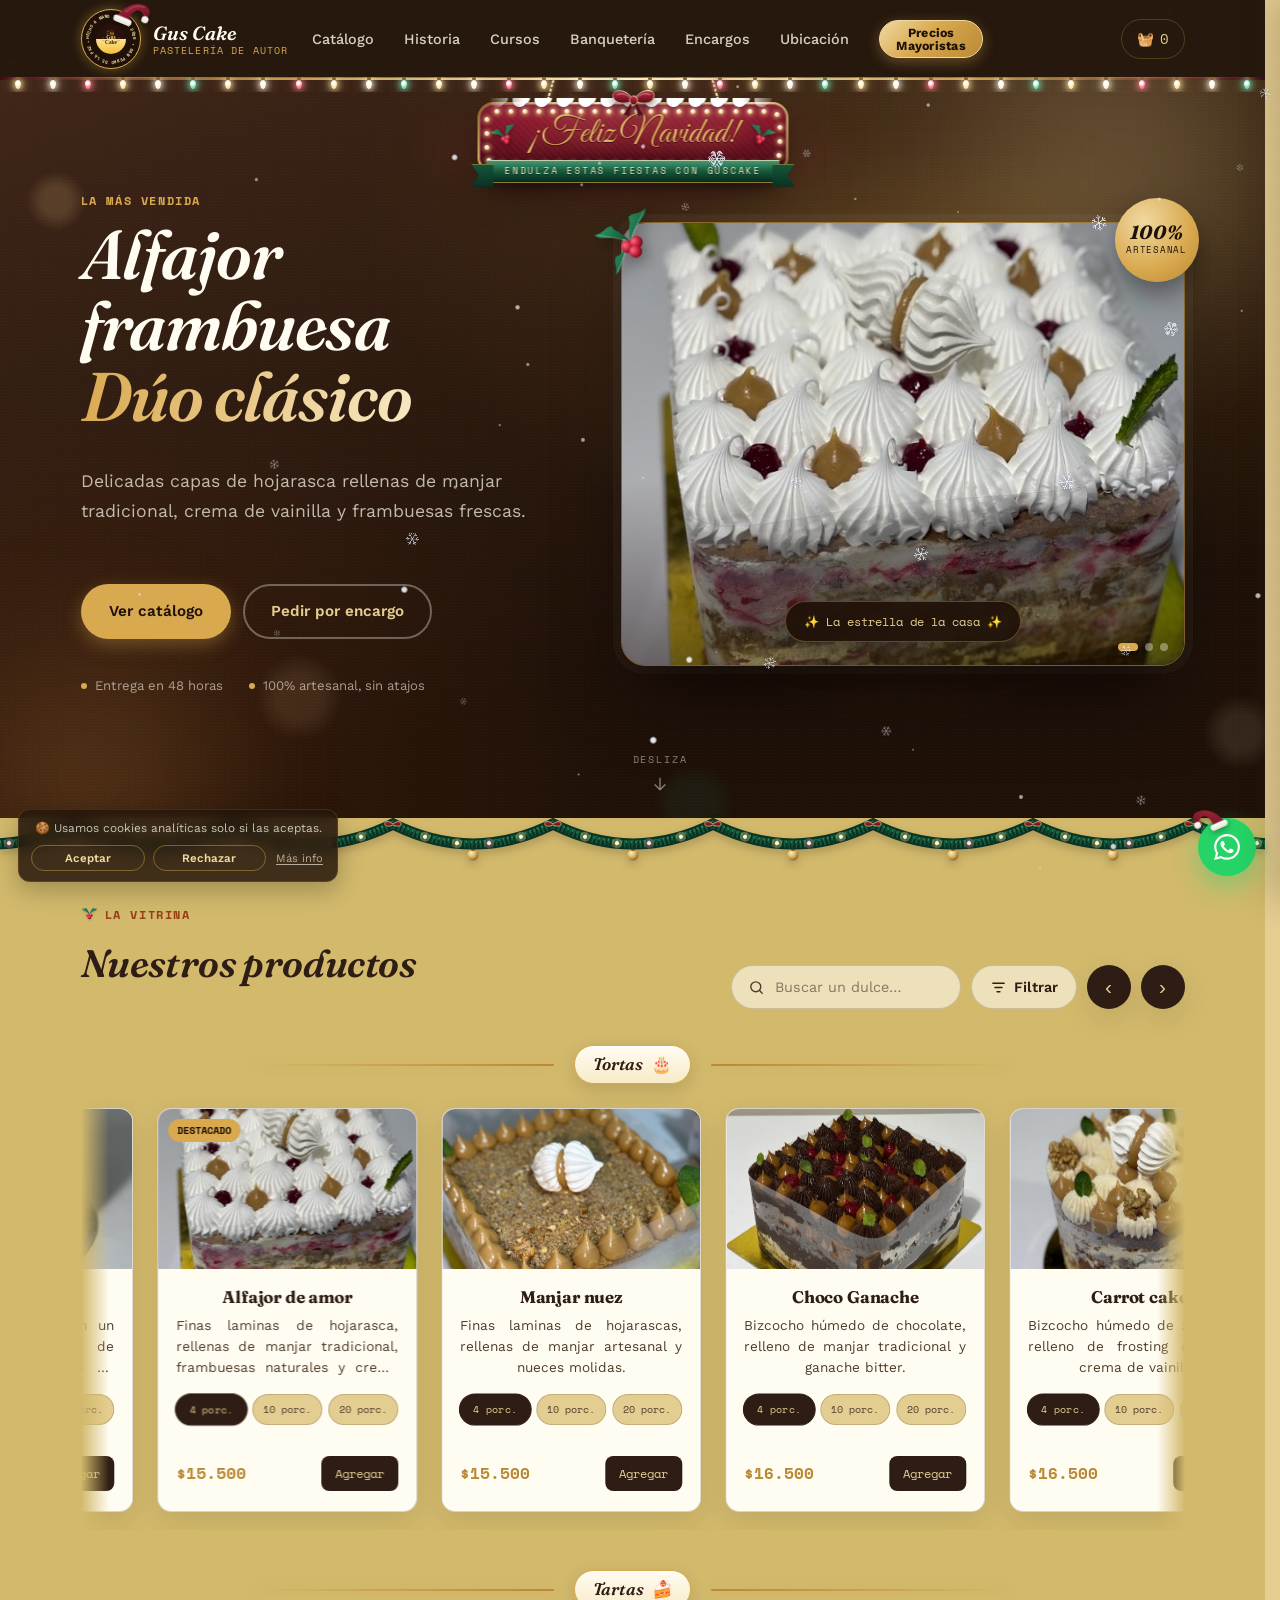
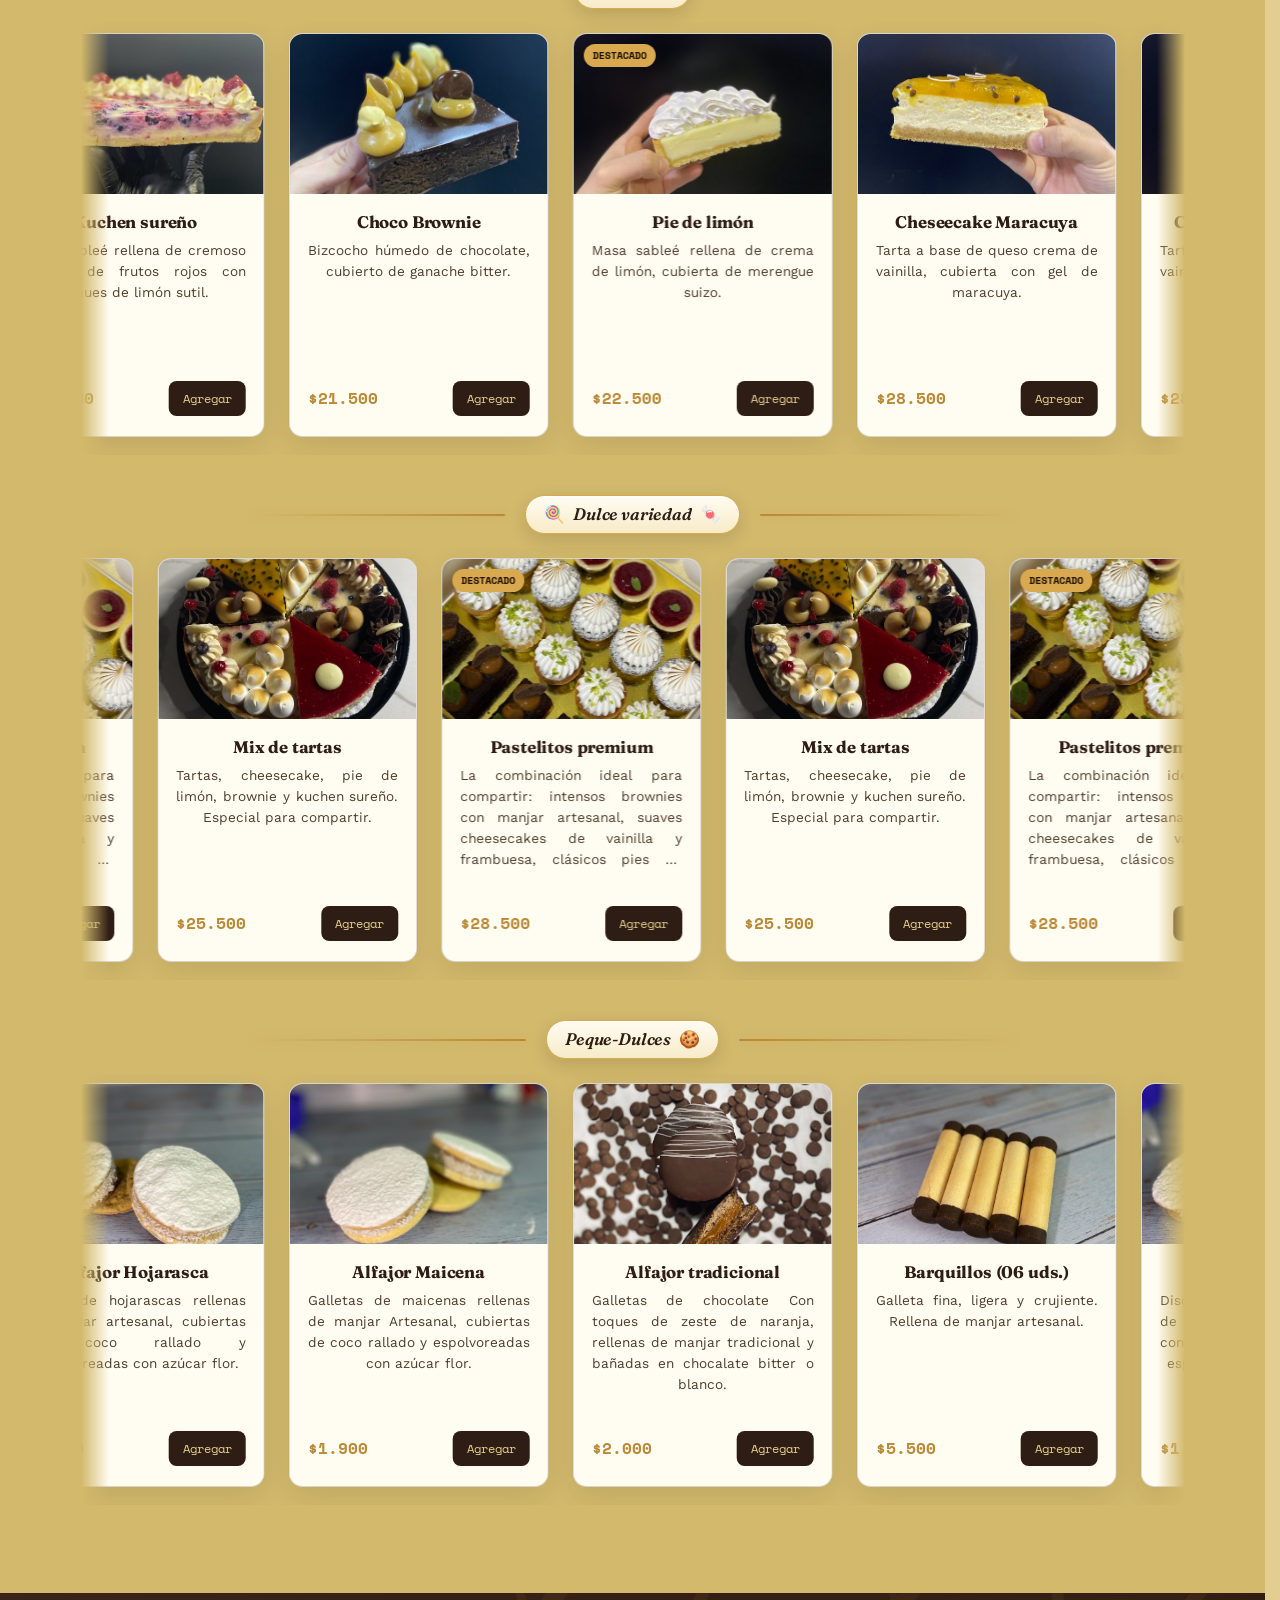
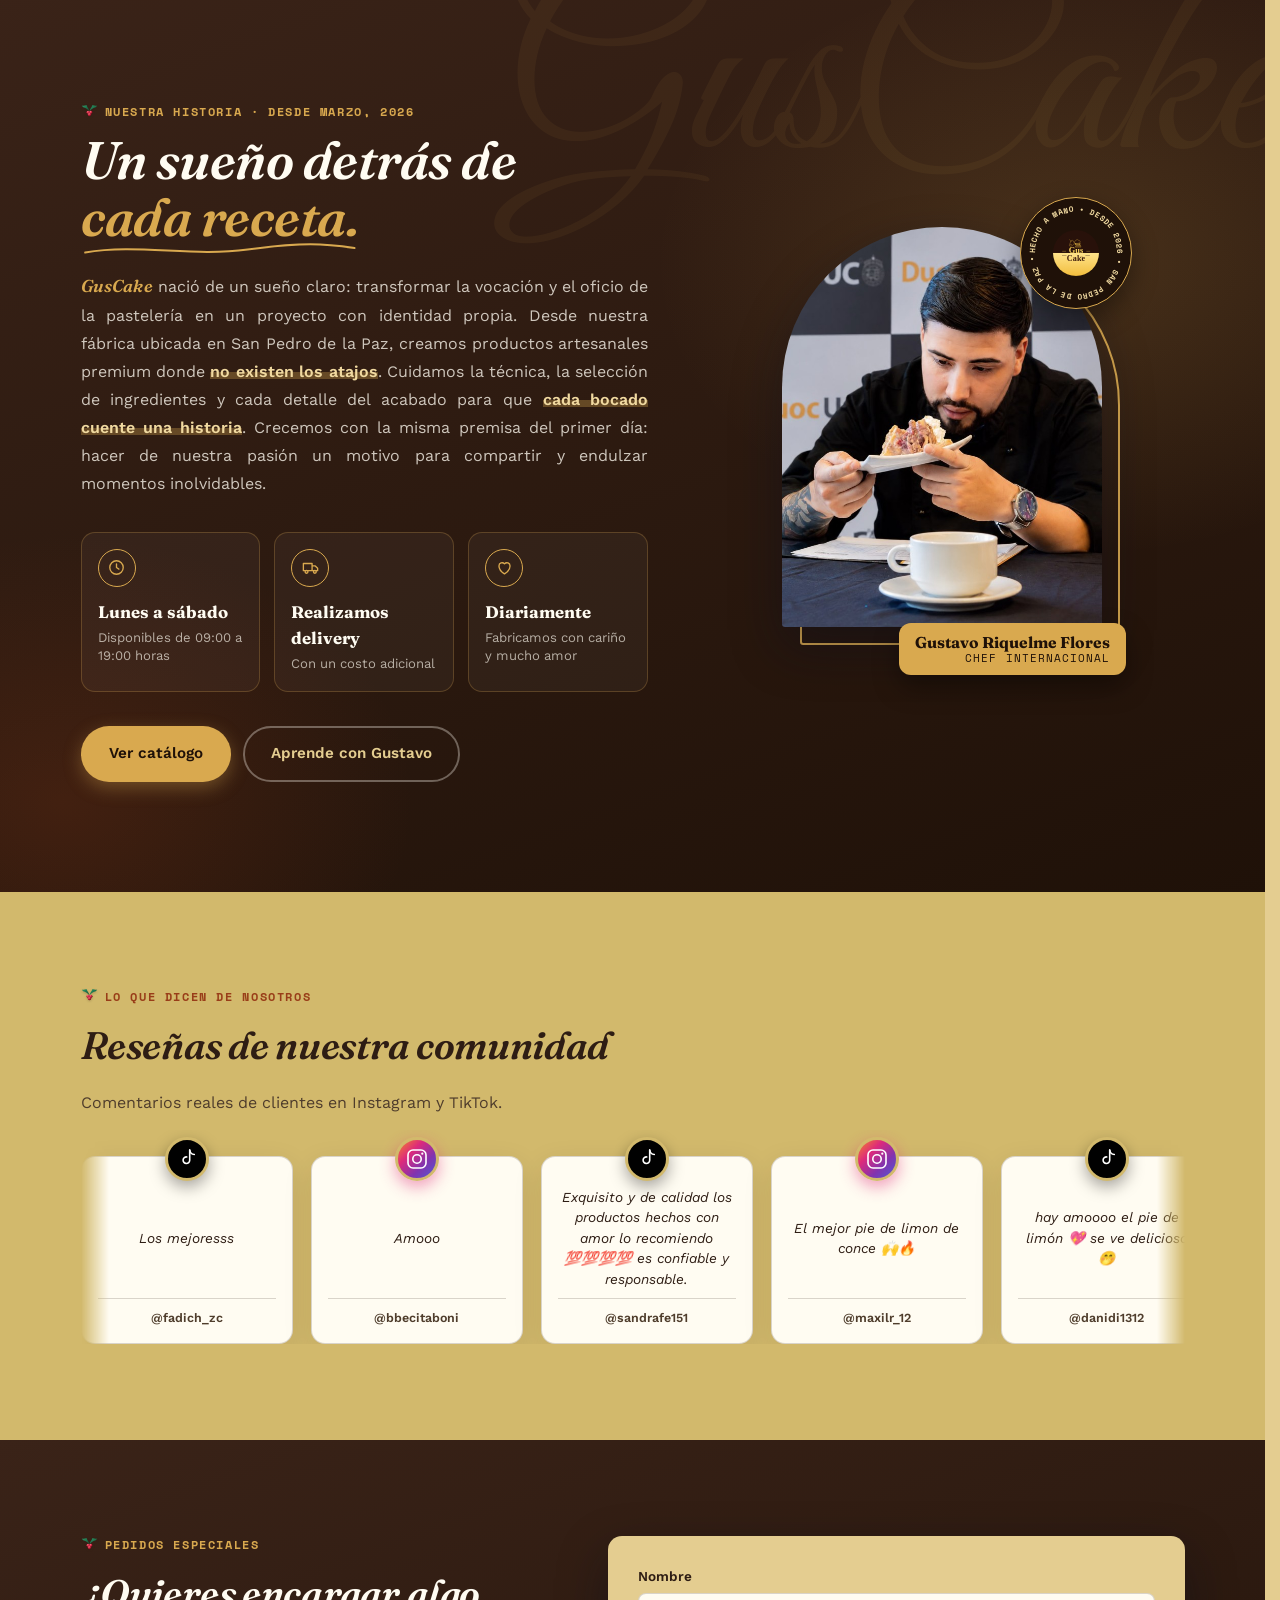
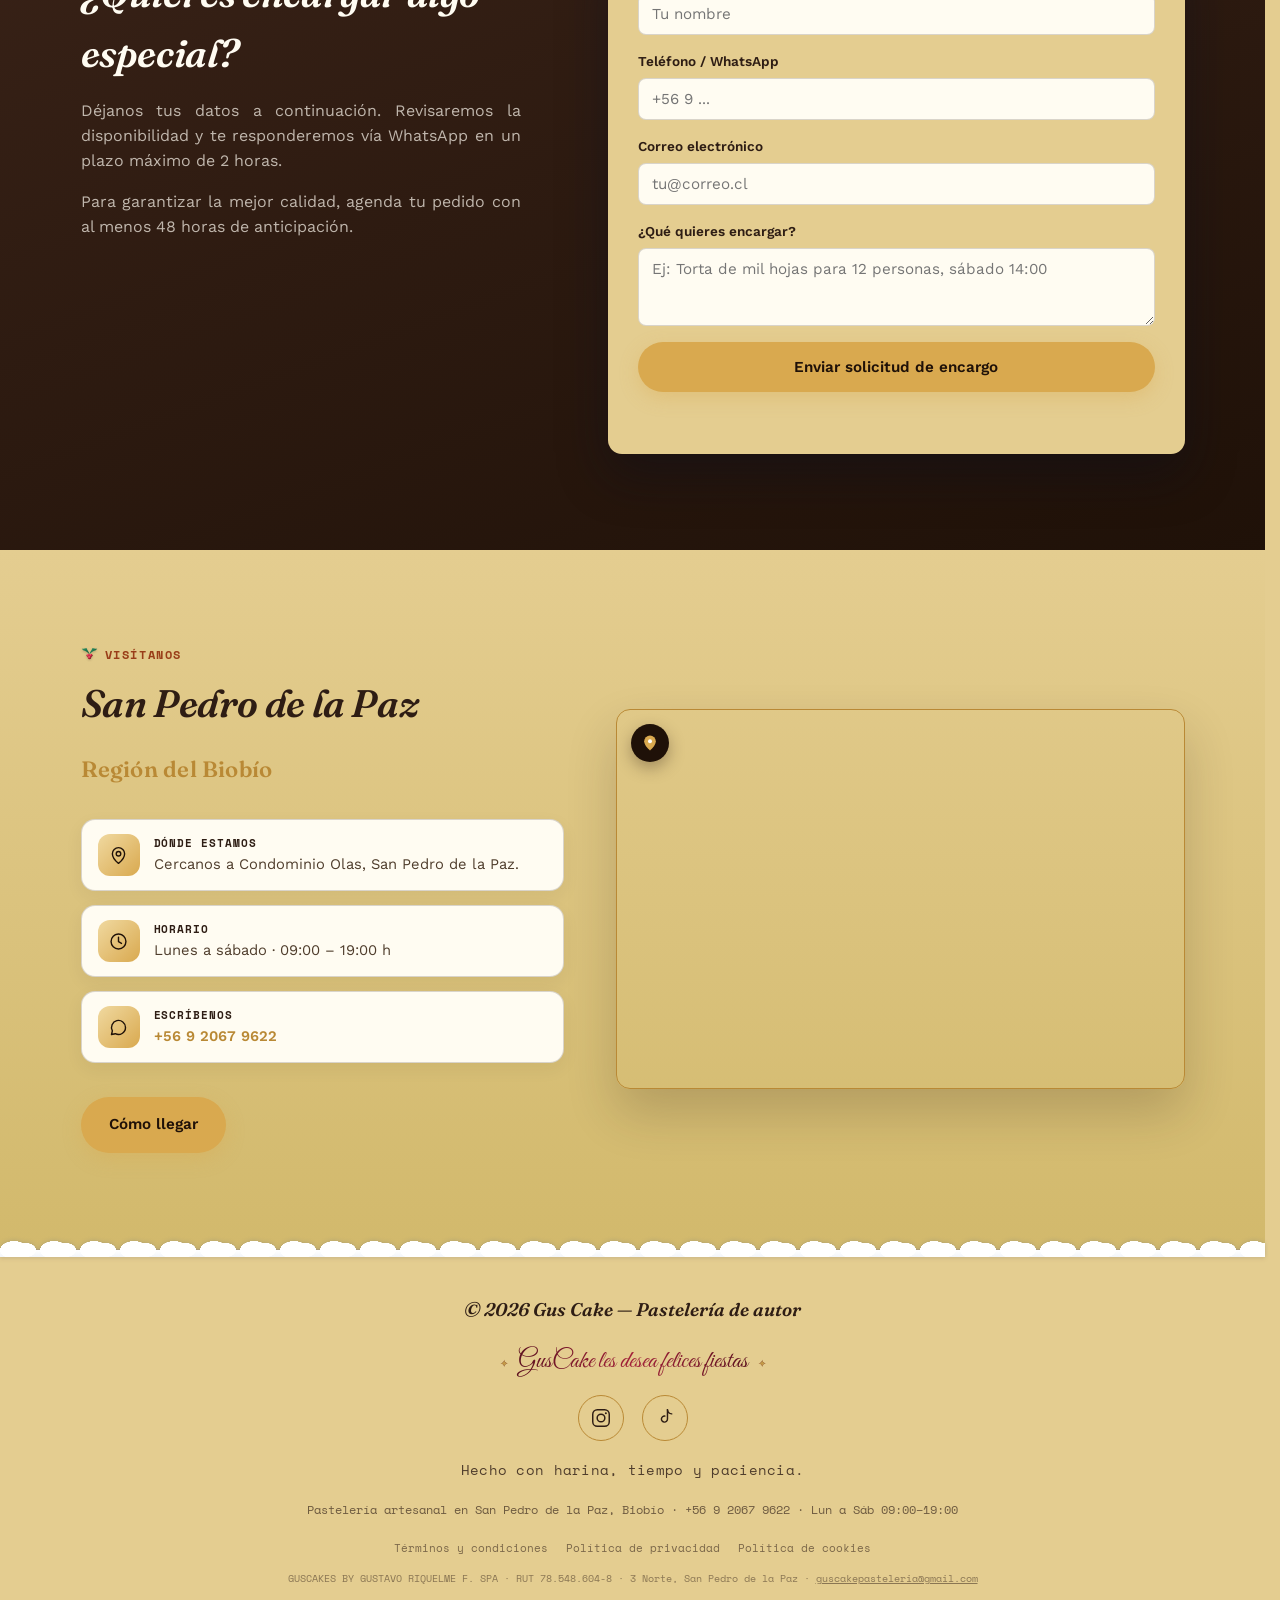
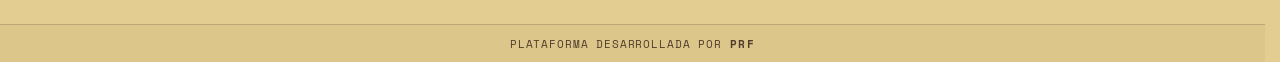
==== commit c2105597: "Reseñas" ====
--- a/index.html
+++ b/index.html
@@ -384,8 +384,6 @@
           <textarea name="detalle" rows="3" required placeholder="Ej: Torta de mil hojas para 12 personas, sábado 14:00"></textarea>
         </label>
         <button type="submit" class="btn btn-primary">Enviar solicitud de encargo</button>
-        <!-- Información al momento de recoger los datos (Ley 19.628 / 21.719) -->
-        <p class="form-legal">Usaremos tus datos solo para responder y gestionar tu encargo. Si nos cuentas alergias o restricciones alimentarias, las usaremos únicamente para preparar tu pedido de forma segura. Puedes ejercer tus derechos de acceso, rectificación, supresión, oposición, portabilidad y bloqueo cuando quieras. Lee la <a href="privacidad.html">Política de privacidad</a> y los <a href="terminos.html">Términos y condiciones</a>.</p>
         <p class="form-note" id="formNote"></p>
       </form>
     </div>
@@ -534,6 +532,8 @@
   </svg>
 </a>
 
+<!-- Reseñas de la comunidad: se editan en resenas.js -->
+<script src="resenas.js"></script>
 <script src="script.js"></script>
 <script src="navidad.js"></script>
 </body>
--- a/style.css
+++ b/style.css
@@ -1862,10 +1862,29 @@
   transform:scale(1.04);
 }
 /* Fila de la "Porción", debajo de los tamaños de torta entera. Usa la misma
-   grilla de 3 columnas que la fila de arriba y se ubica en la del medio, así el
-   botón queda exactamente del mismo tamaño que "4 porc.", "10 porc." y "20 porc.". */
-.price-options--slice{grid-auto-flow:row; grid-template-columns:repeat(3, 1fr); margin-top:-4px;}
-.price-options--slice .price-chip{grid-column:2;}
+   grilla de 3 columnas que la fila de arriba (separada por una línea punteada),
+   con el botón del mismo tamaño que "4 porc.", "10 porc." y "20 porc.". */
+.price-options--slice{
+  grid-auto-flow:row;
+  grid-template-columns:repeat(3, 1fr);
+  align-items:center;
+  margin-top:-4px;
+  padding-top:6px;
+  border-top:1px dashed var(--line);
+}
+/* Indicación breve a la izquierda, alineada con la grilla de arriba */
+.price-slice-hint{
+  grid-column:1 / span 2;
+  justify-self:end;
+  padding-right:4px;
+  font-family:var(--font-mono);
+  font-size:0.6rem;
+  font-style:italic;
+  color:var(--espresso-soft);
+  white-space:nowrap;
+}
+/* "Porción" queda justo bajo "20 porc.", con el mismo tamaño */
+.price-options--slice .price-chip{grid-column:3;}
 .cart-item-label{
   font-weight:400;
   color:var(--espresso-soft);
